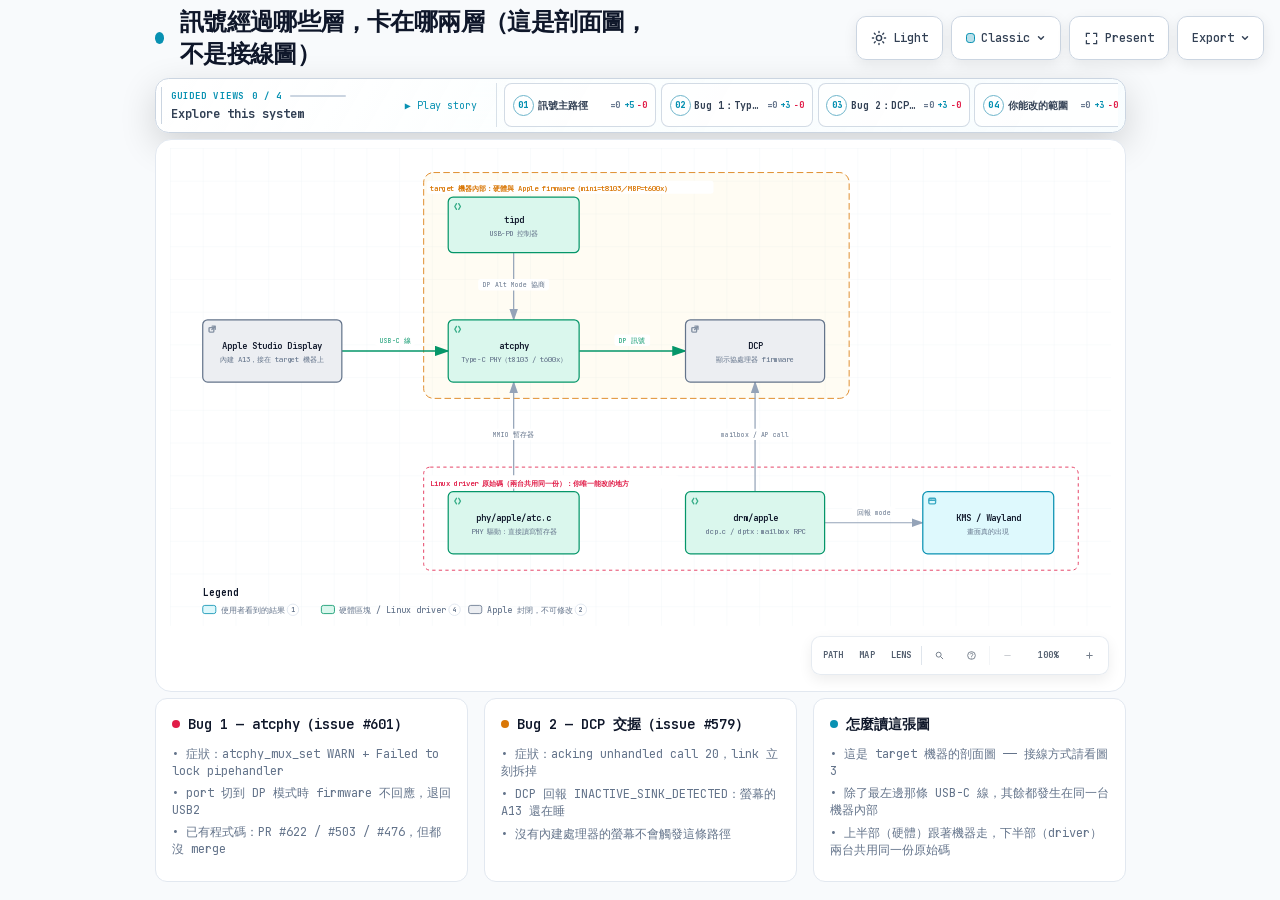
==== html/01-stack.html @ 9e5c52c3 "計畫書：Studio Display on Asahi Linux（含四張 archify 圖）" ====
<!DOCTYPE html>
<html lang="en" data-theme="dark" data-preset="classic">
<head>
  <meta charset="UTF-8">
  <meta name="viewport" content="width=device-width, initial-scale=1.0">
  <meta name="generator" content="archify 2.17.0-dev.1">
  <title>訊號經過哪些層，卡在哪兩層（這是剖面圖，不是接線圖） Diagram</title>
  <script>
    // Resolve the theme before first paint so light-preference users don't
    // see a dark flash. The toolbar script below re-applies with UI state.
    (function () {
      try {
        var theme = null;
        try {
          var param = new URLSearchParams(window.location.search).get('theme');
          if (param === 'light' || param === 'dark') theme = param;
          if (new URLSearchParams(window.location.search).get('embed') === '1') {
            document.documentElement.setAttribute('data-embed', 'true');
          }
          if (new URLSearchParams(window.location.search).get('present') === '1') {
            document.documentElement.setAttribute('data-present', 'true');
          }
        } catch (_) {}
        if (!theme) {
          try { theme = localStorage.getItem('archify-theme'); } catch (_) {}
        }
        if (theme !== 'light' && theme !== 'dark') {
          theme = window.matchMedia('(prefers-color-scheme: light)').matches ? 'light' : 'dark';
        }
        document.documentElement.setAttribute('data-theme', theme);
      } catch (_) {}
    })();
  </script>
  <style id="archify-fonts">
/*
JetBrains Mono variable WOFF2 subsets from Google Fonts service revision v24.
These fixed bytes are shared by the viewer and its SVG/raster exports.
No local() source: an installed copy must not override the bundled font.
Uncovered characters (including CJK) still use the system fallback stack.
Upstream: https://github.com/JetBrains/JetBrainsMono

cyrillic-ext    1664 bytes  sha256 9343de2ca5d9549f792e7962375af8efb0f320c7643bfd36c884b5a30e5c396f
cyrillic        8892 bytes  sha256 4995a9a43ac659ec32fcd8b463755cd6a07b31a6e6b3894a6a153b661cf490e2
greek           6800 bytes  sha256 49c3da6c9a2b279b0f1f860f5cfb1f5dc38d88a5c7be9c9b1837bbc4e3db6111
vietnamese      5872 bytes  sha256 d44eb1936043a56038eb02dd70b243f379bef65783f94ec12f277550720411f1
latin-ext      11596 bytes  sha256 9c38cb2d0d2d93c1ee6e21fa78db76f13ea7e15e15cc64214c7ca89b6aaa35c4
latin          31340 bytes  sha256 2c32b9b3ee358c119e210f6f5195f9bd34894d78a785ff2e95d60e718e400af4

Copyright 2020 The JetBrains Mono Project Authors (https://github.com/JetBrains/JetBrainsMono)

This Font Software is licensed under the SIL Open Font License, Version 1.1.
This license is copied below, and is also available with a FAQ at:
https://openfontlicense.org


-----------------------------------------------------------
SIL OPEN FONT LICENSE Version 1.1 - 26 February 2007
-----------------------------------------------------------

PREAMBLE
The goals of the Open Font License (OFL) are to stimulate worldwide
development of collaborative font projects, to support the font creation
efforts of academic and linguistic communities, and to provide a free and
open framework in which fonts may be shared and improved in partnership
with others.

The OFL allows the licensed fonts to be used, studied, modified and
redistributed freely as long as they are not sold by themselves. The
fonts, including any derivative works, can be bundled, embedded,
redistributed and/or sold with any software provided that any reserved
names are not used by derivative works. The fonts and derivatives,
however, cannot be released under any other type of license. The
requirement for fonts to remain under this license does not apply
to any document created using the fonts or their derivatives.

DEFINITIONS
"Font Software" refers to the set of files released by the Copyright
Holder(s) under this license and clearly marked as such. This may
include source files, build scripts and documentation.

"Reserved Font Name" refers to any names specified as such after the
copyright statement(s).

"Original Version" refers to the collection of Font Software components as
distributed by the Copyright Holder(s).

"Modified Version" refers to any derivative made by adding to, deleting,
or substituting -- in part or in whole -- any of the components of the
Original Version, by changing formats or by porting the Font Software to a
new environment.

"Author" refers to any designer, engineer, programmer, technical
writer or other person who contributed to the Font Software.

PERMISSION & CONDITIONS
Permission is hereby granted, free of charge, to any person obtaining
a copy of the Font Software, to use, study, copy, merge, embed, modify,
redistribute, and sell modified and unmodified copies of the Font
Software, subject to the following conditions:

1) Neither the Font Software nor any of its individual components,
in Original or Modified Versions, may be sold by itself.

2) Original or Modified Versions of the Font Software may be bundled,
redistributed and/or sold with any software, provided that each copy
contains the above copyright notice and this license. These can be
included either as stand-alone text files, human-readable headers or
in the appropriate machine-readable metadata fields within text or
binary files as long as those fields can be easily viewed by the user.

3) No Modified Version of the Font Software may use the Reserved Font
Name(s) unless explicit written permission is granted by the corresponding
Copyright Holder. This restriction only applies to the primary font name as
presented to the users.

4) The name(s) of the Copyright Holder(s) or the Author(s) of the Font
Software shall not be used to promote, endorse or advertise any
Modified Version, except to acknowledge the contribution(s) of the
Copyright Holder(s) and the Author(s) or with their explicit written
permission.

5) The Font Software, modified or unmodified, in part or in whole,
must be distributed entirely under this license, and must not be
distributed under any other license. The requirement for fonts to
remain under this license does not apply to any document created
using the Font Software.

TERMINATION
This license becomes null and void if any of the above conditions are
not met.

DISCLAIMER
THE FONT SOFTWARE IS PROVIDED "AS IS", WITHOUT WARRANTY OF ANY KIND,
EXPRESS OR IMPLIED, INCLUDING BUT NOT LIMITED TO ANY WARRANTIES OF
MERCHANTABILITY, FITNESS FOR A PARTICULAR PURPOSE AND NONINFRINGEMENT
OF COPYRIGHT, PATENT, TRADEMARK, OR OTHER RIGHT. IN NO EVENT SHALL THE
COPYRIGHT HOLDER BE LIABLE FOR ANY CLAIM, DAMAGES OR OTHER LIABILITY,
INCLUDING ANY GENERAL, SPECIAL, INDIRECT, INCIDENTAL, OR CONSEQUENTIAL
DAMAGES, WHETHER IN AN ACTION OF CONTRACT, TORT OR OTHERWISE, ARISING
FROM, OUT OF THE USE OR INABILITY TO USE THE FONT SOFTWARE OR FROM
OTHER DEALINGS IN THE FONT SOFTWARE.
*/
    /* cyrillic-ext */
    @font-face { font-family: 'JetBrains Mono'; font-style: normal; font-weight: 400 800; font-display: swap;
      src: url([data-uri]) format('woff2');
      unicode-range: U+0460-052F, U+1C80-1C8A, U+20B4, U+2DE0-2DFF, U+A640-A69F, U+FE2E-FE2F; }
    /* cyrillic */
    @font-face { font-family: 'JetBrains Mono'; font-style: normal; font-weight: 400 800; font-display: swap;
      src: url([data-uri]) format('woff2');
      unicode-range: U+0301, U+0400-045F, U+0490-0491, U+04B0-04B1, U+2116; }
    /* greek */
    @font-face { font-family: 'JetBrains Mono'; font-style: normal; font-weight: 400 800; font-display: swap;
      src: url([data-uri]) format('woff2');
      unicode-range: U+0370-0377, U+037A-037F, U+0384-038A, U+038C, U+038E-03A1, U+03A3-03FF; }
    /* vietnamese */
    @font-face { font-family: 'JetBrains Mono'; font-style: normal; font-weight: 400 800; font-display: swap;
      src: url([data-uri]) format('woff2');
      unicode-range: U+0102-0103, U+0110-0111, U+0128-0129, U+0168-0169, U+01A0-01A1, U+01AF-01B0, U+0300-0301, U+0303-0304, U+0308-0309, U+0323, U+0329, U+1EA0-1EF9, U+20AB; }
    /* latin-ext */
    @font-face { font-family: 'JetBrains Mono'; font-style: normal; font-weight: 400 800; font-display: swap;
      src: url([data-uri]) format('woff2');
      unicode-range: U+0100-02BA, U+02BD-02C5, U+02C7-02CC, U+02CE-02D7, U+02DD-02FF, U+0304, U+0308, U+0329, U+1D00-1DBF, U+1E00-1E9F, U+1EF2-1EFF, U+2020, U+20A0-20AB, U+20AD-20C0, U+2113, U+2C60-2C7F, U+A720-A7FF; }
    /* latin */
    @font-face { font-family: 'JetBrains Mono'; font-style: normal; font-weight: 400 800; font-display: swap;
      src: url([data-uri]) format('woff2');
      unicode-range: U+0000-00FF, U+0131, U+0152-0153, U+02BB-02BC, U+02C6, U+02DA, U+02DC, U+0304, U+0308, U+0329, U+2000-206F, U+20AC, U+2122, U+2191, U+2193, U+2212, U+2215, U+FEFF, U+FFFD; }
  </style>
  <style>
    /* ==========================================================
       THEME VARIABLES — switch by toggling [data-theme] on <html>
       ========================================================== */
    :root,
    [data-theme="dark"] {
      --bg: #020617;
      --grid: #1e293b;
      --text: #ffffff;
      --text-muted: #94a3b8;
      --text-dim: #475569;
      /* UI chrome and menu hints need more contrast than SVG .t-dim accents */
      --text-faint: #7d8da1;

      --panel: rgba(15, 23, 42, 0.5);
      --panel-border: #1e293b;
      --lane-fill: rgba(15, 23, 42, 0.22);
      --lane-stroke: #334155;

      --arrow: #64748b;
      --arrow-emphasis: #34d399;

      /* Opaque mask color used behind semi-transparent component fills
         so the arrows drawn underneath are properly hidden. */
      --mask: #0f172a;

      --frontend-fill:    rgba(8, 51, 68, 0.4);
      --frontend-stroke:  #22d3ee;
      --backend-fill:     rgba(6, 78, 59, 0.4);
      --backend-stroke:   #34d399;
      --database-fill:    rgba(76, 29, 149, 0.4);
      --database-stroke:  #a78bfa;
      --cloud-fill:       rgba(120, 53, 15, 0.3);
      --cloud-stroke:     #fbbf24;
      --security-fill:    rgba(136, 19, 55, 0.4);
      --security-stroke:  #fb7185;
      --messagebus-fill:  rgba(251, 146, 60, 0.3);
      --messagebus-stroke:#fb923c;
      --external-fill:    rgba(30, 41, 59, 0.5);
      --external-stroke:  #94a3b8;

      --toolbar-bg:       rgba(15, 23, 42, 0.8);
      --toolbar-border:   #334155;
      --toolbar-text:     #e2e8f0;
      --toolbar-hover:    rgba(15, 23, 42, 0.95);
      --toolbar-menu-bg:  #0f172a;
    }

    [data-theme="light"] {
      --bg: #f8fafc;
      --grid: #e2e8f0;
      --text: #0f172a;
      --text-muted: #64748b;
      --text-dim: #94a3b8;
      --text-faint: #64748b;

      --panel: #ffffff;
      --panel-border: #e2e8f0;
      --lane-fill: rgba(248, 250, 252, 0.65);
      --lane-stroke: #cbd5e1;

      --arrow: #94a3b8;
      --arrow-emphasis: #059669;

      --mask: #ffffff;

      --frontend-fill:    rgba(34, 211, 238, 0.15);
      --frontend-stroke:  #0891b2;
      --backend-fill:     rgba(52, 211, 153, 0.18);
      --backend-stroke:   #059669;
      --database-fill:    rgba(167, 139, 250, 0.2);
      --database-stroke:  #7c3aed;
      --cloud-fill:       rgba(251, 191, 36, 0.18);
      --cloud-stroke:     #d97706;
      --security-fill:    rgba(251, 113, 133, 0.15);
      --security-stroke:  #e11d48;
      --messagebus-fill:  rgba(251, 146, 60, 0.15);
      --messagebus-stroke:#ea580c;
      --external-fill:    rgba(148, 163, 184, 0.18);
      --external-stroke:  #64748b;

      --toolbar-bg:       rgba(255, 255, 255, 0.92);
      --toolbar-border:   #cbd5e1;
      --toolbar-text:     #334155;
      --toolbar-hover:    #ffffff;
      --toolbar-menu-bg:  #ffffff;
    }

    /* ==========================================================
       SIGNAL FLOW — an opt-in, motion-forward visual preset.
       The variables also target a standalone exported SVG, whose
       root carries data-preset and data-theme directly.
       ========================================================== */
    [data-preset="signal-flow"][data-theme="dark"] {
      --bg: #030711;
      --grid: #15233a;
      --panel: rgba(6, 14, 28, 0.78);
      --panel-border: #1d3350;
      --lane-fill: rgba(9, 22, 40, 0.5);
      --lane-stroke: #2c4564;
      --text: #f5fbff;
      --text-muted: #9eb0c7;
      --text-dim: #52667f;
      --text-faint: #7890ad;
      --mask: #07101e;
      --frontend-fill: rgba(6, 182, 212, 0.14);
      --frontend-stroke: #67e8f9;
      --backend-fill: rgba(16, 185, 129, 0.14);
      --backend-stroke: #5eead4;
      --database-fill: rgba(139, 92, 246, 0.16);
      --database-stroke: #c4b5fd;
      --cloud-fill: rgba(245, 158, 11, 0.13);
      --cloud-stroke: #fcd34d;
      --security-fill: rgba(244, 63, 94, 0.13);
      --security-stroke: #fda4af;
      --messagebus-fill: rgba(249, 115, 22, 0.13);
      --messagebus-stroke: #fdba74;
      --external-fill: rgba(71, 85, 105, 0.24);
      --external-stroke: #a5b4c7;
      --arrow: #7890ad;
      --arrow-emphasis: #2dd4bf;
      --toolbar-bg: rgba(7, 16, 30, 0.86);
      --toolbar-border: #29415f;
      --toolbar-menu-bg: #07101e;
    }

    [data-preset="signal-flow"][data-theme="light"] {
      --bg: #f4f9fc;
      --grid: #d4e5ee;
      --panel: rgba(255, 255, 255, 0.82);
      --panel-border: #bfd5e2;
      --lane-fill: rgba(232, 243, 248, 0.62);
      --lane-stroke: #a9c5d5;
      --text: #102638;
      --text-muted: #587287;
      --text-dim: #8aa2b4;
      --text-faint: #668397;
      --mask: #ffffff;
      --frontend-fill: rgba(6, 182, 212, 0.09);
      --frontend-stroke: #0789a1;
      --backend-fill: rgba(5, 150, 105, 0.09);
      --backend-stroke: #087f69;
      --database-fill: rgba(124, 58, 237, 0.09);
      --database-stroke: #7254c7;
      --cloud-fill: rgba(217, 119, 6, 0.08);
      --cloud-stroke: #b9670b;
      --security-fill: rgba(225, 29, 72, 0.08);
      --security-stroke: #c53a59;
      --messagebus-fill: rgba(234, 88, 12, 0.08);
      --messagebus-stroke: #c65f27;
      --external-fill: rgba(100, 116, 139, 0.1);
      --external-stroke: #607a8c;
      --arrow: #7b97aa;
      --arrow-emphasis: #0d9488;
    }

    /* ==========================================================
       BLUEPRINT — a review-first drafting preset for deployment,
       infrastructure, and technical design documentation. It keeps
       the same semantic palette and geometry while trading glow for
       precise grid contrast, squared materials, and drafting marks.
       ========================================================== */
    [data-preset="blueprint"][data-theme="dark"] {
      --bg: #06131f;
      --grid: #17425a;
      --panel: rgba(7, 27, 43, 0.9);
      --panel-border: #27627f;
      --lane-fill: rgba(10, 43, 66, 0.36);
      --lane-stroke: #34799a;
      --text: #e3f6ff;
      --text-muted: #91b8ca;
      --text-dim: #557e92;
      --text-faint: #739caf;
      --mask: #0a2031;
      --frontend-fill: rgba(26, 157, 193, 0.14);
      --frontend-stroke: #66d9ef;
      --backend-fill: rgba(31, 155, 124, 0.13);
      --backend-stroke: #69dfbd;
      --database-fill: rgba(120, 105, 196, 0.14);
      --database-stroke: #b4a8ff;
      --cloud-fill: rgba(197, 145, 43, 0.13);
      --cloud-stroke: #ffd166;
      --security-fill: rgba(199, 76, 104, 0.13);
      --security-stroke: #ff8da1;
      --messagebus-fill: rgba(207, 112, 49, 0.13);
      --messagebus-stroke: #ffad66;
      --external-fill: rgba(84, 119, 139, 0.18);
      --external-stroke: #a7cad9;
      --arrow: #78a3b7;
      --arrow-emphasis: #64dfc1;
      --toolbar-bg: rgba(7, 28, 45, 0.92);
      --toolbar-border: #34799a;
      --toolbar-text: #d8f3ff;
      --toolbar-hover: rgba(18, 58, 83, 0.95);
      --toolbar-menu-bg: #0a2031;
    }

    [data-preset="blueprint"][data-theme="light"] {
      --bg: #edf7fa;
      --grid: #b5d5e1;
      --panel: rgba(249, 253, 255, 0.94);
      --panel-border: #78aabd;
      --lane-fill: rgba(210, 232, 240, 0.42);
      --lane-stroke: #83b2c4;
      --text: #123344;
      --text-muted: #4e7486;
      --text-dim: #86a6b4;
      --text-faint: #668c9d;
      --mask: #f9fdff;
      --frontend-fill: rgba(8, 145, 178, 0.08);
      --frontend-stroke: #087f9c;
      --backend-fill: rgba(5, 128, 101, 0.08);
      --backend-stroke: #08755f;
      --database-fill: rgba(100, 75, 180, 0.08);
      --database-stroke: #6757a8;
      --cloud-fill: rgba(181, 120, 15, 0.08);
      --cloud-stroke: #a86609;
      --security-fill: rgba(190, 48, 80, 0.07);
      --security-stroke: #b32f50;
      --messagebus-fill: rgba(196, 81, 22, 0.07);
      --messagebus-stroke: #b65120;
      --external-fill: rgba(79, 112, 128, 0.08);
      --external-stroke: #506f7e;
      --arrow: #6d93a5;
      --arrow-emphasis: #087f69;
      --toolbar-bg: rgba(247, 252, 254, 0.94);
      --toolbar-border: #8ab5c5;
      --toolbar-text: #294f61;
      --toolbar-hover: #ffffff;
      --toolbar-menu-bg: #f9fdff;
    }

    /* ==========================================================
       EDITORIAL — a warm, publication-minded preset for design
       reviews, launch notes, and documentation. The diagram keeps
       the same semantic palette and exact geometry, but trades
       software chrome for paper, ink, ruled structure, and one
       restrained vermilion accent.
       ========================================================== */
    [data-preset="editorial"][data-theme="dark"] {
      --bg: #181611;
      --grid: #39342a;
      --panel: rgba(35, 31, 24, 0.96);
      --panel-border: #625a4a;
      --lane-fill: rgba(52, 46, 35, 0.46);
      --lane-stroke: #726957;
      --text: #f4eddf;
      --text-muted: #b9ae9b;
      --text-dim: #776e60;
      --text-faint: #9d917e;
      --mask: #231f18;
      --frontend-fill: rgba(43, 133, 142, 0.16);
      --frontend-stroke: #7fc6c7;
      --backend-fill: rgba(63, 132, 92, 0.16);
      --backend-stroke: #8fc29e;
      --database-fill: rgba(117, 91, 141, 0.17);
      --database-stroke: #c0a4d0;
      --cloud-fill: rgba(170, 119, 49, 0.16);
      --cloud-stroke: #d8ad68;
      --security-fill: rgba(157, 69, 65, 0.17);
      --security-stroke: #df9085;
      --messagebus-fill: rgba(174, 79, 42, 0.16);
      --messagebus-stroke: #df946f;
      --external-fill: rgba(126, 115, 96, 0.18);
      --external-stroke: #b8ad99;
      --arrow: #948978;
      --arrow-emphasis: #dd6b3d;
      --toolbar-bg: rgba(35, 31, 24, 0.92);
      --toolbar-border: #625a4a;
      --toolbar-text: #eee5d5;
      --toolbar-hover: #302a20;
      --toolbar-menu-bg: #231f18;
    }

    [data-preset="editorial"][data-theme="light"] {
      --bg: #f2eee5;
      --grid: #d8d0c2;
      --panel: rgba(251, 248, 241, 0.97);
      --panel-border: #c4b9a6;
      --lane-fill: rgba(229, 221, 207, 0.42);
      --lane-stroke: #b8aa94;
      --text: #242018;
      --text-muted: #6f6658;
      --text-dim: #a09788;
      --text-faint: #817767;
      --mask: #fbf8f1;
      --frontend-fill: rgba(31, 117, 126, 0.09);
      --frontend-stroke: #287e84;
      --backend-fill: rgba(42, 119, 75, 0.09);
      --backend-stroke: #397b53;
      --database-fill: rgba(105, 75, 130, 0.09);
      --database-stroke: #765d86;
      --cloud-fill: rgba(157, 103, 31, 0.1);
      --cloud-stroke: #9a671f;
      --security-fill: rgba(153, 58, 52, 0.09);
      --security-stroke: #9e463f;
      --messagebus-fill: rgba(182, 70, 27, 0.09);
      --messagebus-stroke: #ad4b25;
      --external-fill: rgba(101, 91, 75, 0.09);
      --external-stroke: #746b5e;
      --arrow: #8a806f;
      --arrow-emphasis: #bb4c23;
      --toolbar-bg: rgba(251, 248, 241, 0.94);
      --toolbar-border: #c4b9a6;
      --toolbar-text: #40392f;
      --toolbar-hover: #fffdf8;
      --toolbar-menu-bg: #fbf8f1;
    }

    * { margin: 0; padding: 0; box-sizing: border-box; }

    body {
      font-family: 'JetBrains Mono', ui-monospace, SFMono-Regular, Menlo, Consolas, 'DejaVu Sans Mono', 'Liberation Mono', 'Noto Sans Mono CJK SC', 'PingFang SC', 'Hiragino Sans GB', 'Microsoft YaHei', monospace;
      background: var(--bg);
      min-height: 100vh;
      padding: 2rem;
      color: var(--text);
      transition: background 0.2s ease, color 0.2s ease;
    }

    html[data-preset="signal-flow"] body {
      background-image:
        radial-gradient(circle at 18% -8%, rgba(34, 211, 238, 0.14), transparent 34rem),
        radial-gradient(circle at 92% 18%, rgba(139, 92, 246, 0.12), transparent 30rem);
      background-attachment: fixed;
    }
    html[data-preset="signal-flow"][data-theme="light"] body {
      background-image:
        radial-gradient(circle at 18% -8%, rgba(6, 182, 212, 0.12), transparent 34rem),
        radial-gradient(circle at 92% 18%, rgba(139, 92, 246, 0.08), transparent 30rem);
    }
    html[data-preset="blueprint"] body {
      background-image:
        linear-gradient(var(--grid) 1px, transparent 1px),
        linear-gradient(90deg, var(--grid) 1px, transparent 1px);
      background-size: 32px 32px;
      background-position: -1px -1px;
      background-attachment: fixed;
    }
    html[data-preset="editorial"] body {
      background-image:
        linear-gradient(90deg, transparent 0, transparent 5.4rem, color-mix(in srgb, var(--security-stroke) 18%, transparent) 5.4rem, color-mix(in srgb, var(--security-stroke) 18%, transparent) calc(5.4rem + 1px), transparent calc(5.4rem + 1px)),
        repeating-linear-gradient(0deg, transparent 0, transparent 31px, color-mix(in srgb, var(--grid) 36%, transparent) 31px, color-mix(in srgb, var(--grid) 36%, transparent) 32px);
      background-attachment: fixed;
    }

    /* Gallery/embed mode keeps the generated artifact as the source of truth
       while presenting only its diagram surface inside a proof card. */
    html[data-embed="true"] body {
      min-height: 0;
      padding: 0;
      overflow: hidden;
      background: var(--bg);
      background-image: none;
    }
    html[data-embed="true"] .toolbar,
    html[data-embed="true"] .header,
    html[data-embed="true"] .cards,
    html[data-embed="true"] .diagram-nav,
    html[data-embed="true"] .overview-map,
    html[data-embed="true"] .focus-chip,
    html[data-embed="true"] .route-probe,
    html[data-embed="true"] .semantic-lens,
    html[data-embed="true"] .diagram-guide,
    html[data-embed="true"] .node-finder,
    html[data-embed="true"] .guided-views { display: none !important; }
    html[data-embed="true"] .container { max-width: none; }
    html[data-embed="true"] .diagram-container {
      padding: 0.5rem;
      border: 0;
      border-radius: 0;
      box-shadow: none;
    }
    html[data-embed="true"] .diagram-container svg { min-width: 0; }

    /* Share Chapter Cue lives in the HTML viewer layer, not inside the SVG.
       It gives one-shot embeds a title, authored note, truthful stop order,
       and lifecycle state while canonical diagram geometry stays untouched. */
    .share-chapter-cue { display: none; }
    html[data-embed="true"][data-share-playback="true"] .share-chapter-cue:not([hidden]),
    html[data-embed="true"][data-share-moment="true"] .share-chapter-cue:not([hidden]) {
      position: absolute;
      z-index: 18;
      top: 0.85rem;
      left: 50%;
      display: grid;
      grid-template-columns: auto minmax(9rem, 13.5rem) minmax(0, 1fr);
      align-items: center;
      gap: 0.45rem 0.85rem;
      width: min(52rem, calc(100% - 1.5rem));
      min-height: 3.35rem;
      padding: 0.55rem 0.75rem 0.65rem;
      overflow: hidden;
      border: 1px solid color-mix(in srgb, var(--frontend-stroke) 42%, var(--toolbar-border));
      border-radius: 0.75rem;
      background:
        linear-gradient(115deg, color-mix(in srgb, var(--frontend-fill) 52%, transparent), transparent 45%),
        color-mix(in srgb, var(--toolbar-menu-bg) 92%, transparent);
      color: var(--toolbar-text);
      box-shadow: 0 14px 42px rgba(0, 0, 0, 0.3), inset 0 1px 0 rgba(255, 255, 255, 0.045);
      backdrop-filter: blur(16px);
      pointer-events: none;
      animation: archify-share-cue-enter 280ms cubic-bezier(0.22, 1, 0.36, 1) both;
    }
    html[data-preset="blueprint"] .share-chapter-cue {
      border-radius: 0.2rem;
      background:
        linear-gradient(90deg, color-mix(in srgb, var(--frontend-fill) 46%, transparent), transparent 36%),
        var(--toolbar-menu-bg);
      box-shadow: 0 10px 28px rgba(0, 0, 0, 0.2);
      backdrop-filter: none;
    }
    html[data-preset="editorial"] .share-chapter-cue {
      border-color: var(--panel-border);
      background:
        linear-gradient(90deg, color-mix(in srgb, var(--security-fill) 58%, transparent), transparent 42%),
        var(--toolbar-menu-bg);
      box-shadow: 0 10px 30px color-mix(in srgb, #000 18%, transparent);
      backdrop-filter: none;
    }
    html[data-preset="editorial"] .share-chapter-state { color: var(--arrow-emphasis); }
    html[data-preset="editorial"] .share-chapter-state::before {
      border-radius: 0;
      box-shadow: none;
      transform: rotate(45deg) scale(0.8);
    }
    .share-chapter-index {
      display: grid;
      gap: 0.12rem;
      min-width: 5rem;
      padding-right: 0.75rem;
      border-right: 1px solid var(--toolbar-border);
    }
    .share-chapter-state {
      display: inline-flex;
      align-items: center;
      gap: 0.36rem;
      color: var(--frontend-stroke);
      font-size: 0.5rem;
      font-weight: 800;
      letter-spacing: 0.14em;
      text-transform: uppercase;
    }
    .share-chapter-state::before {
      width: 0.38rem;
      height: 0.38rem;
      border-radius: 50%;
      background: currentColor;
      box-shadow: 0 0 10px currentColor;
      content: '';
    }
    .share-chapter-cue[data-state="playing"] .share-chapter-state::before {
      animation: archify-share-cue-pulse 1.15s ease-in-out infinite;
    }
    .share-chapter-count {
      color: var(--text-faint);
      font-size: 0.5rem;
      font-weight: 700;
      letter-spacing: 0.08em;
      text-transform: uppercase;
    }
    .share-chapter-copy { min-width: 0; }
    .share-chapter-copy strong,
    .share-chapter-copy small,
    .share-chapter-route {
      display: block;
      overflow: hidden;
      text-overflow: ellipsis;
      white-space: nowrap;
    }
    .share-chapter-copy strong {
      color: var(--toolbar-text);
      font-size: 0.6875rem;
      line-height: 1.35;
    }
    .share-chapter-copy small {
      margin-top: 0.08rem;
      color: var(--text-muted);
      font-size: 0.5rem;
      line-height: 1.35;
    }
    .share-chapter-route {
      color: color-mix(in srgb, var(--frontend-stroke) 76%, var(--text-muted));
      font-size: 0.5625rem;
      font-weight: 650;
      letter-spacing: 0.015em;
      text-align: right;
    }
    .share-chapter-progress {
      position: absolute;
      right: 0;
      bottom: 0;
      left: 0;
      height: 2px;
      overflow: hidden;
      background: color-mix(in srgb, var(--toolbar-border) 72%, transparent);
    }
    .share-chapter-progress span {
      display: block;
      width: 100%;
      height: 100%;
      background: linear-gradient(90deg, var(--frontend-stroke), var(--database-stroke));
      box-shadow: 0 0 12px var(--frontend-stroke);
      transform: scaleX(0);
      transform-origin: left center;
    }

    /* Presentation Stage is a viewer-only layer: it gives the live diagram
       the viewport while keeping guided views, theme, focus, and exports real.
       Embed mode wins when both query parameters are present. */
    html[data-present="true"]:not([data-embed="true"]) body {
      height: 100dvh;
      min-height: 0;
      padding: 1rem;
      overflow: hidden;
    }
    html[data-present="true"]:not([data-embed="true"]) .container {
      display: flex;
      flex-direction: column;
      gap: 0.75rem;
      width: 100%;
      max-width: none;
      height: calc(100dvh - 2rem);
    }
    html[data-present="true"]:not([data-embed="true"]) .header {
      flex: none;
      min-width: 0;
      margin: 0;
      padding-right: 23rem;
    }
    html[data-present="true"]:not([data-embed="true"]) .header-row { margin-bottom: 0.25rem; }
    html[data-present="true"]:not([data-embed="true"]) .subtitle {
      overflow: hidden;
      text-overflow: ellipsis;
      white-space: nowrap;
    }
    html[data-present="true"]:not([data-embed="true"]) .guided-views {
      flex: none;
      margin-bottom: 0;
    }
    html[data-present="true"]:not([data-embed="true"]) .diagram-container {
      display: flex;
      flex: 1 1 auto;
      align-items: center;
      justify-content: center;
      min-height: 0;
      padding: 0.75rem;
      padding-bottom: calc(0.75rem + var(--archify-nav-reserve));
    }
    html[data-present="true"]:not([data-embed="true"]) .diagram-container > svg {
      flex: 1 1 auto;
      height: 100%;
      min-height: 0;
      width: 100%;
      min-width: 0;
    }
    html[data-present="true"]:not([data-embed="true"]) .cards { display: none; }
    html[data-present="true"]:not([data-embed="true"]) #btn-present {
      border-color: var(--frontend-stroke);
      color: var(--frontend-stroke);
    }

    /* The reader owns only the outer scale. Wide diagrams keep one authored
       SVG/viewBox while the runtime chooses a desktop width from the actual
       vertical budget. This avoids device-specific files and breakpoint
       jumps between a laptop and a tall monitor. */
    .container {
      width: 100%;
      max-width: var(--archify-reader-width, 1440px);
      margin: 0 auto;
    }
    @media (min-width: 768px) and (max-height: 920px) {
      .header { margin-bottom: 1rem; }
      .diagram-container { padding: 1rem; }
      .cards { margin-top: 1rem; }
      .card { padding: 1rem; }
    }

    .header { margin-bottom: 1.5rem; padding-right: 29.5rem; }

    html[data-preset="signal-flow"] .header,
    html[data-preset="blueprint"] .header,
    html[data-preset="editorial"] .header { padding-right: 29.5rem; }

    .header-row {
      display: flex;
      align-items: center;
      gap: 1rem;
      margin-bottom: 0.5rem;
    }

    .pulse-dot {
      width: 12px;
      height: 12px;
      background: var(--frontend-stroke);
      border-radius: 50%;
      animation: none;
    }

    html[data-motion-capable="true"] .pulse-dot { animation: pulse 2s infinite; }

    @keyframes pulse {
      0%, 100% { opacity: 1; }
      50% { opacity: 0.5; }
    }

    h1 {
      font-size: 1.5rem;
      font-weight: 700;
      letter-spacing: -0.025em;
    }

    .subtitle {
      color: var(--text-muted);
      font-size: 0.875rem;
      margin-left: 1.75rem;
    }

    html[data-preset="signal-flow"] .header-row::after {
      content: attr(data-preset-badge-signal-flow);
      margin-left: auto;
      color: var(--frontend-stroke);
      border: 1px solid var(--frontend-stroke);
      border-radius: 999px;
      padding: 0.28rem 0.6rem;
      font-size: 0.625rem;
      letter-spacing: 0.12em;
      opacity: 0.82;
      box-shadow: 0 0 20px rgba(34, 211, 238, 0.12);
      white-space: nowrap;
    }

    html[data-preset="blueprint"] .pulse-dot {
      width: 10px;
      height: 10px;
      border: 1px solid var(--frontend-stroke);
      border-radius: 1px;
      background: transparent;
      box-shadow: inset 0 0 0 2px var(--bg);
      transform: rotate(45deg);
      animation: none;
    }
    html[data-preset="blueprint"] .header-row::after {
      content: attr(data-preset-badge-blueprint);
      margin-left: auto;
      padding: 0.28rem 0.55rem;
      border-top: 1px solid var(--frontend-stroke);
      border-bottom: 1px solid var(--frontend-stroke);
      color: var(--frontend-stroke);
      font-size: 0.5625rem;
      font-weight: 700;
      letter-spacing: 0.14em;
      white-space: nowrap;
    }

    html[data-preset="editorial"] h1,
    html[data-preset="editorial"] .card h3 {
      font-family: Georgia, 'Times New Roman', 'Songti SC', STSong, serif;
      letter-spacing: -0.02em;
    }
    html[data-preset="editorial"] h1 { font-size: 1.72rem; font-weight: 600; }
    html[data-preset="editorial"] .pulse-dot {
      width: 9px;
      height: 9px;
      border: 1px solid var(--arrow-emphasis);
      border-radius: 0;
      background: var(--arrow-emphasis);
      box-shadow: 0 0 0 3px color-mix(in srgb, var(--arrow-emphasis) 14%, transparent);
      transform: rotate(45deg);
      animation: none;
    }
    html[data-preset="editorial"] .header-row::after {
      content: attr(data-preset-badge-editorial);
      margin-left: auto;
      padding: 0.32rem 0 0.24rem;
      border-bottom: 2px solid var(--arrow-emphasis);
      color: var(--arrow-emphasis);
      font-family: Georgia, 'Times New Roman', serif;
      font-size: 0.625rem;
      font-style: italic;
      font-weight: 600;
      letter-spacing: 0.08em;
      white-space: nowrap;
    }

    .diagram-container {
      --archify-nav-reserve: 0px;
      background: var(--panel);
      border-radius: 1rem;
      border: 1px solid var(--panel-border);
      padding: 1.5rem;
      padding-bottom: calc(1.5rem + var(--archify-nav-reserve));
      overflow: hidden;
      position: relative;
    }

    html[data-preset="signal-flow"] .diagram-container {
      position: relative;
      overflow: hidden;
      background: linear-gradient(180deg, rgba(8, 20, 38, 0.82), rgba(3, 8, 18, 0.94));
      box-shadow: inset 0 1px 0 rgba(255, 255, 255, 0.04), 0 28px 80px rgba(0, 0, 0, 0.34);
    }
    html[data-preset="signal-flow"][data-theme="light"] .diagram-container {
      background: linear-gradient(180deg, rgba(255, 255, 255, 0.9), rgba(237, 246, 250, 0.94));
      box-shadow: inset 0 1px 0 rgba(255, 255, 255, 0.72), 0 24px 60px rgba(45, 78, 99, 0.12);
    }
    html[data-preset="blueprint"] .diagram-container {
      border-color: var(--panel-border);
      border-radius: 0.35rem;
      background: var(--panel);
      box-shadow:
        inset 0 0 0 1px color-mix(in srgb, var(--panel-border) 34%, transparent),
        0 18px 48px rgba(0, 0, 0, 0.16);
    }
    html[data-preset="blueprint"] .diagram-container::after {
      content: "";
      position: absolute;
      z-index: 10;
      inset: 0.7rem;
      pointer-events: none;
      background:
        linear-gradient(var(--frontend-stroke), var(--frontend-stroke)) left top / 1.35rem 1px no-repeat,
        linear-gradient(var(--frontend-stroke), var(--frontend-stroke)) left top / 1px 1.35rem no-repeat,
        linear-gradient(var(--frontend-stroke), var(--frontend-stroke)) right top / 1.35rem 1px no-repeat,
        linear-gradient(var(--frontend-stroke), var(--frontend-stroke)) right top / 1px 1.35rem no-repeat,
        linear-gradient(var(--frontend-stroke), var(--frontend-stroke)) left bottom / 1.35rem 1px no-repeat,
        linear-gradient(var(--frontend-stroke), var(--frontend-stroke)) left bottom / 1px 1.35rem no-repeat,
        linear-gradient(var(--frontend-stroke), var(--frontend-stroke)) right bottom / 1.35rem 1px no-repeat,
        linear-gradient(var(--frontend-stroke), var(--frontend-stroke)) right bottom / 1px 1.35rem no-repeat;
      opacity: 0.58;
    }
    html[data-preset="editorial"] .diagram-container {
      overflow: hidden;
      border-color: var(--panel-border);
      border-radius: 0.38rem;
      background:
        linear-gradient(90deg, color-mix(in srgb, var(--security-fill) 58%, transparent), transparent 12%),
        var(--panel);
      box-shadow:
        0 1px 0 color-mix(in srgb, var(--text) 6%, transparent),
        0 18px 48px color-mix(in srgb, #000 19%, transparent);
    }
    html[data-preset="editorial"] .diagram-container::after {
      position: absolute;
      z-index: 10;
      top: 0.72rem;
      right: 1.25rem;
      padding: 0.2rem 0.52rem;
      border: 1px solid var(--panel-border);
      background: var(--panel);
      color: var(--arrow-emphasis);
      content: attr(data-preset-badge-editorial-plate);
      font-family: Georgia, 'Times New Roman', serif;
      font-size: 0.52rem;
      font-style: italic;
      font-weight: 600;
      letter-spacing: 0.09em;
      pointer-events: none;
    }
    html[data-embed="true"][data-preset="editorial"] .diagram-container::after { display: none; }
    html[data-motion-capable="true"][data-preset="signal-flow"][data-ambient-motion="running"] .diagram-container::before {
      content: "";
      position: absolute;
      inset: 0;
      pointer-events: none;
      background: linear-gradient(115deg, transparent 28%, rgba(103, 232, 249, 0.035) 48%, transparent 68%);
      transform: translateX(-70%);
      animation: archify-signal-scan 4.8s ease-in-out 1 both;
    }

    /* Motion Governor gives the reader a real static state and gives the
       strongest semantic action the only motion budget. Atmosphere resets to
       its authored base instead of freezing mid-cycle. Static artifacts never
       start a decorative pulse or scan. */
    html:not([data-motion-capable="true"]) svg[data-animation="trace"] [data-animate] {
      animation: none !important;
    }
    html[data-motion="still"] .pulse-dot,
    html[data-motion="still"] .diagram-container::before,
    html[data-motion="still"] svg[data-animation="trace"] [data-animate],
    html[data-motion-owner] .pulse-dot,
    html[data-motion-owner] .diagram-container::before,
    html[data-motion-owner] svg[data-animation="trace"] [data-animate],
    html[data-embed="true"] .pulse-dot,
    html[data-embed="true"] .diagram-container::before,
    html[data-share-playback="true"] .pulse-dot,
    html[data-share-playback="true"] .diagram-container::before,
    html[data-document-hidden="true"] .pulse-dot,
    html[data-document-hidden="true"] .diagram-container::before,
    html[data-document-hidden="true"] svg[data-animation="trace"] [data-animate] {
      animation: none !important;
    }
    html[data-motion="still"] .diagram-container::before,
    html[data-motion-owner] .diagram-container::before,
    html[data-embed="true"] .diagram-container::before,
    html[data-share-playback="true"] .diagram-container::before {
      opacity: 0;
    }
    html[data-motion="still"] .guided-view-progress span,
    html[data-motion="still"] .guided-story-caption,
    html[data-motion="still"] .story-trail-flow,
    html[data-motion="still"] .intent-trace-flow,
    html[data-motion="still"] .route-probe-flow,
    html[data-motion="still"] .route-journey-flow,
    html[data-motion="still"] .semantic-lens-flow,
    html[data-motion="still"] .diagram-guide,
    html[data-motion="still"] [data-story-step],
    html[data-motion="still"] .overview-map-live,
    html[data-motion="still"] .guided-view-stop,
    html[data-motion="still"] .share-chapter-cue,
    html[data-motion="still"] .share-chapter-state::before,
    html[data-motion="still"] .share-chapter-progress span,
    html[data-document-hidden="true"] .guided-view-progress span,
    html[data-document-hidden="true"] .story-trail-flow,
    html[data-document-hidden="true"] .intent-trace-flow,
    html[data-document-hidden="true"] .route-probe-flow,
    html[data-document-hidden="true"] .route-journey-flow,
    html[data-document-hidden="true"] .semantic-lens-flow,
    html[data-document-hidden="true"] .diagram-guide,
    html[data-document-hidden="true"] [data-story-step],
    html[data-document-hidden="true"] .overview-map-live,
    html[data-document-hidden="true"] .guided-view-stop,
    html[data-document-hidden="true"] .share-chapter-cue,
    html[data-document-hidden="true"] .share-chapter-state::before,
    html[data-document-hidden="true"] .share-chapter-progress span {
      animation: none !important;
    }
    html[data-motion="still"] .guided-view-progress span {
      transform: scaleX(1) !important;
    }
    html[data-motion="still"] svg[data-story-playing="true"] .story-trail-flow {
      stroke-dasharray: none;
      stroke-dashoffset: 0;
      opacity: 0.55;
    }
    html[data-motion="still"] .intent-trace-flow,
    html[data-motion="still"] .route-probe-flow {
      stroke-dasharray: none;
      stroke-dashoffset: 0;
      opacity: 0.72;
    }
    html[data-motion="still"] .route-journey-overlay,
    html[data-document-hidden="true"] .route-journey-overlay { display: none !important; }
    html[data-motion="still"] .relationship-pulse-overlay,
    html[data-motion="still"] .story-carrier-overlay,
    html[data-document-hidden="true"] .story-carrier-overlay { display: none !important; }
    html[data-motion="still"] .chapter-handoff-overlay { display: none !important; }
    html[data-motion="still"] .chapter-handoff-anchor { animation: none !important; }
    html[data-motion="still"] .guided-view-chapter,
    html[data-motion="still"] svg [data-node-id],
    html[data-motion="still"] svg [data-edge-from],
    html[data-motion="still"] svg [data-detail],
    html[data-motion="still"] svg [data-detail-anchor],
    html[data-motion="still"] svg [data-legend-hit],
    html[data-motion="still"] svg {
      transition: none !important;
    }

    svg {
      width: 100%;
      min-width: min(900px, 100%);
      display: block;
      transform-origin: 0 0;
      transition: transform 0.18s ease;
    }

    .diagram-container.is-camera-moving svg {
      transition: transform 0.42s cubic-bezier(0.22, 1, 0.36, 1);
    }
    .diagram-container.is-camera-transaction svg { transition: none; }
    .diagram-container.is-pannable { cursor: grab; }
    .diagram-container.is-panning { cursor: grabbing; user-select: none; }
    .diagram-container.is-panning svg { transition: none; }

    .diagram-nav {
      position: absolute;
      right: 1rem;
      bottom: 1rem;
      z-index: 12;
      display: inline-flex;
      align-items: center;
      max-width: calc(100% - 2rem);
      padding: 0.15rem;
      gap: 0;
      overflow-x: auto;
      border: 1px solid color-mix(in srgb, var(--toolbar-border) 48%, transparent);
      border-radius: 0.58rem;
      background: color-mix(in srgb, var(--toolbar-bg) 82%, transparent);
      box-shadow: 0 5px 14px rgba(0, 0, 0, 0.07);
      backdrop-filter: blur(10px);
      scrollbar-width: none;
    }
    .diagram-nav::-webkit-scrollbar { display: none; }
    .diagram-nav button,
    .focus-chip button,
    .guided-views button {
      border: 0;
      background: transparent;
      color: var(--toolbar-text);
      font: inherit;
      cursor: pointer;
    }
    .diagram-nav button {
      min-width: 2rem;
      height: 2rem;
      padding: 0 0.35rem;
      border-radius: 0.35rem;
      color: color-mix(in srgb, var(--toolbar-text) 68%, transparent);
      font-size: 0.56rem;
      font-weight: 600;
      letter-spacing: 0.02em;
      transition: background 0.15s, color 0.15s;
    }
    .diagram-nav button:hover,
    .diagram-nav button:focus-visible,
    .focus-chip button:hover,
    .focus-chip button:focus-visible,
    .guided-views button:hover,
    .guided-views button:focus-visible { background: var(--toolbar-hover); }
    .diagram-nav button:focus-visible,
    .focus-chip button:focus-visible,
    .guided-views button:focus-visible {
      outline: 2px solid var(--frontend-stroke);
      outline-offset: 1px;
    }
    .diagram-nav button:disabled { opacity: 0.38; cursor: default; }
    .diagram-nav button:disabled:hover { background: transparent; }
    .diagram-nav #btn-route-probe,
    .diagram-nav #btn-overview-map,
    .diagram-nav #btn-semantic-lens {
      min-width: auto;
      padding-inline: 0.5rem;
      color: color-mix(in srgb, var(--toolbar-text) 86%, transparent);
      font-weight: 650;
    }
    .diagram-nav #btn-node-finder,
    .diagram-nav [data-view="out"] {
      position: relative;
      margin-left: 0.25rem;
    }
    .diagram-nav #btn-node-finder::before,
    .diagram-nav [data-view="out"]::before {
      position: absolute;
      top: 0.4rem;
      bottom: 0.4rem;
      left: -0.13rem;
      width: 1px;
      background: color-mix(in srgb, var(--toolbar-border) 62%, transparent);
      content: "";
      pointer-events: none;
    }
    .diagram-nav-icon {
      display: block;
      width: 0.72rem;
      height: 0.72rem;
      margin: auto;
      background: currentColor;
      -webkit-mask-position: center;
      -webkit-mask-repeat: no-repeat;
      -webkit-mask-size: contain;
      mask-position: center;
      mask-repeat: no-repeat;
      mask-size: contain;
    }
    .diagram-nav-icon.find {
      -webkit-mask-image: url("data:image/svg+xml,%3Csvg xmlns='http://www.w3.org/2000/svg' viewBox='0 0 20 20'%3E%3Ccircle cx='8.5' cy='8.5' r='4.5' fill='none' stroke='black' stroke-width='1.8'/%3E%3Cpath d='m12 12 4 4' fill='none' stroke='black' stroke-width='1.8' stroke-linecap='round'/%3E%3C/svg%3E");
      mask-image: url("data:image/svg+xml,%3Csvg xmlns='http://www.w3.org/2000/svg' viewBox='0 0 20 20'%3E%3Ccircle cx='8.5' cy='8.5' r='4.5' fill='none' stroke='black' stroke-width='1.8'/%3E%3Cpath d='m12 12 4 4' fill='none' stroke='black' stroke-width='1.8' stroke-linecap='round'/%3E%3C/svg%3E");
    }
    .diagram-nav-icon.guide {
      -webkit-mask-image: url("data:image/svg+xml,%3Csvg xmlns='http://www.w3.org/2000/svg' viewBox='0 0 20 20'%3E%3Ccircle cx='10' cy='10' r='7' fill='none' stroke='black' stroke-width='1.7'/%3E%3Cpath d='M7.8 7.3a2.4 2.4 0 014.6.9c0 1.8-2.4 2-2.4 3.7M10 14.9h.01' fill='none' stroke='black' stroke-width='1.7' stroke-linecap='round'/%3E%3C/svg%3E");
      mask-image: url("data:image/svg+xml,%3Csvg xmlns='http://www.w3.org/2000/svg' viewBox='0 0 20 20'%3E%3Ccircle cx='10' cy='10' r='7' fill='none' stroke='black' stroke-width='1.7'/%3E%3Cpath d='M7.8 7.3a2.4 2.4 0 014.6.9c0 1.8-2.4 2-2.4 3.7M10 14.9h.01' fill='none' stroke='black' stroke-width='1.7' stroke-linecap='round'/%3E%3C/svg%3E");
    }
    .diagram-nav-icon.minus {
      -webkit-mask-image: url("data:image/svg+xml,%3Csvg xmlns='http://www.w3.org/2000/svg' viewBox='0 0 20 20'%3E%3Cpath d='M5 10h10' fill='none' stroke='black' stroke-width='1.8' stroke-linecap='round'/%3E%3C/svg%3E");
      mask-image: url("data:image/svg+xml,%3Csvg xmlns='http://www.w3.org/2000/svg' viewBox='0 0 20 20'%3E%3Cpath d='M5 10h10' fill='none' stroke='black' stroke-width='1.8' stroke-linecap='round'/%3E%3C/svg%3E");
    }
    .diagram-nav-icon.plus {
      -webkit-mask-image: url("data:image/svg+xml,%3Csvg xmlns='http://www.w3.org/2000/svg' viewBox='0 0 20 20'%3E%3Cpath d='M10 5v10M5 10h10' fill='none' stroke='black' stroke-width='1.8' stroke-linecap='round'/%3E%3C/svg%3E");
      mask-image: url("data:image/svg+xml,%3Csvg xmlns='http://www.w3.org/2000/svg' viewBox='0 0 20 20'%3E%3Cpath d='M10 5v10M5 10h10' fill='none' stroke='black' stroke-width='1.8' stroke-linecap='round'/%3E%3C/svg%3E");
    }
    .diagram-nav [data-view="reset"] {
      display: inline-flex;
      align-items: center;
      justify-content: center;
      gap: 0.2rem;
      min-width: 3.1rem;
      padding-inline: 0.35rem;
    }
    .diagram-nav [data-view="reset"][data-detail-visible] {
      min-width: 3.8rem;
    }
    .diagram-nav-detail {
      color: color-mix(in srgb, var(--toolbar-text) 52%, transparent);
      font-size: 0.44rem;
      font-weight: 700;
      line-height: 1;
      letter-spacing: 0.07em;
    }
    .diagram-nav-percent {
      color: color-mix(in srgb, var(--toolbar-text) 84%, transparent);
      font-size: 0.55rem;
      font-weight: 650;
      line-height: 1;
    }
    .diagram-container[data-camera-indicator="true"] .diagram-nav-detail,
    .diagram-container[data-camera-indicator="true"] .diagram-nav-percent { color: var(--frontend-stroke); }
    .diagram-nav #btn-diagram-guide[aria-expanded="true"] {
      color: var(--cloud-stroke);
      background: var(--toolbar-hover);
    }

    /* Semantic Radar is a deliberately simplified, viewer-only overview. It
       uses authored node bounds and the live camera viewport rather than
       cloning the canonical SVG, so IDs, filters, animation, and export state
       stay singular and deterministic. */
    .overview-map {
      position: absolute;
      right: 1rem;
      bottom: calc(4.15rem + var(--archify-nav-reserve));
      z-index: 12;
      width: 11.25rem;
      overflow: hidden;
      border: 1px solid color-mix(in srgb, var(--frontend-stroke) 52%, var(--toolbar-border));
      border-radius: 0.78rem;
      background: var(--toolbar-menu-bg);
      color: var(--toolbar-text);
      box-shadow: 0 16px 42px rgba(0, 0, 0, 0.3);
      backdrop-filter: blur(16px);
      font-size: 0.625rem;
    }
    .overview-map[hidden] { display: none; }
    .overview-map[data-docked="true"] {
      position: fixed;
      right: var(--archify-radar-right, 1rem);
      top: var(--archify-radar-top, 1rem);
      bottom: auto;
    }
    .overview-map[data-docked="true"][data-dock-side="left"] {
      right: auto;
      left: var(--archify-radar-left, 1rem);
    }
    html[data-preset="blueprint"] .overview-map { border-radius: 0.28rem; }
    .overview-map-head {
      display: grid;
      grid-template-columns: auto minmax(0, 1fr) auto;
      align-items: center;
      gap: 0.45rem;
      min-height: 2.25rem;
      padding: 0.42rem 0.48rem 0.38rem 0.55rem;
      border-bottom: 1px solid var(--toolbar-border);
      background: linear-gradient(110deg, color-mix(in srgb, var(--frontend-fill) 45%, transparent), transparent 68%);
      cursor: grab;
      touch-action: none;
      user-select: none;
    }
    .overview-map[data-panel-dragging="true"] .overview-map-head { cursor: grabbing; }
    .overview-map[data-placement-invalid="true"] {
      border-color: var(--security-stroke);
      box-shadow: 0 0 0 2px color-mix(in srgb, var(--security-stroke) 34%, transparent), 0 16px 42px rgba(0, 0, 0, 0.3);
    }
    .overview-map[data-compact="true"] {
      width: 7.4rem;
    }
    .overview-map[data-compact="true"] .overview-map-head {
      grid-template-columns: minmax(0, 1fr) auto;
      gap: 0.24rem;
      min-height: 1.5rem;
      padding: 0.05rem 0.16rem 0.05rem 0.32rem;
      border-bottom: 0;
    }
    .overview-map[data-compact="true"] .overview-map-live,
    .overview-map[data-compact="true"] .overview-map-copy,
    .overview-map[data-compact="true"] .overview-map-surface,
    .overview-map[data-compact="true"] .overview-map-hint {
      display: none;
    }
    .overview-map[data-compact="true"] .overview-map-expand { display: inline-flex; }
    .overview-map[data-compact="true"] .overview-map-close {
      width: 1.15rem;
      height: 1.15rem;
      font-size: 0.72rem;
    }
    .overview-map-live {
      width: 0.42rem;
      height: 0.42rem;
      border-radius: 50%;
      background: var(--backend-stroke);
      box-shadow: 0 0 0 0 color-mix(in srgb, var(--backend-stroke) 52%, transparent);
      animation: archify-radar-live 2.4s ease-out infinite;
    }
    .overview-map-copy { min-width: 0; line-height: 1.1; }
    .overview-map-copy strong {
      display: block;
      overflow: hidden;
      color: var(--frontend-stroke);
      font-size: 0.59rem;
      letter-spacing: 0.12em;
      text-transform: uppercase;
      white-space: nowrap;
      text-overflow: ellipsis;
    }
    .overview-map-copy small {
      display: block;
      margin-top: 0.18rem;
      overflow: hidden;
      color: var(--text-faint);
      font-size: 0.52rem;
      letter-spacing: 0.04em;
      white-space: nowrap;
      text-overflow: ellipsis;
    }
    .overview-map-expand {
      display: none;
      align-items: center;
      justify-content: center;
      min-width: 0;
      height: 1.2rem;
      padding: 0 0.34rem;
      overflow: hidden;
      border: 0;
      border-radius: 0.3rem;
      background: transparent;
      color: var(--frontend-stroke);
      font: inherit;
      font-size: 0.49rem;
      font-weight: 700;
      letter-spacing: 0.06em;
      text-transform: uppercase;
      white-space: nowrap;
      cursor: pointer;
    }
    .overview-map-close {
      width: 1.55rem;
      height: 1.55rem;
      padding: 0;
      border: 0;
      border-radius: 0.34rem;
      background: transparent;
      color: var(--toolbar-text);
      font: inherit;
      font-size: 0.9rem;
      cursor: pointer;
    }
    .overview-map-expand:hover,
    .overview-map-expand:focus-visible,
    .overview-map-close:hover,
    .overview-map-close:focus-visible { background: var(--toolbar-hover); }
    .overview-map-expand:focus-visible,
    .overview-map-close:focus-visible,
    .overview-map-surface:focus-visible,
    .overview-map-node:focus-visible {
      outline: 2px solid var(--frontend-stroke);
      outline-offset: 1px;
    }
    .overview-map-surface {
      position: relative;
      height: 7rem;
      margin: 0.42rem;
      overflow: hidden;
      border: 1px solid color-mix(in srgb, var(--panel-border) 72%, transparent);
      border-radius: 0.42rem;
      background:
        linear-gradient(color-mix(in srgb, var(--panel-border) 26%, transparent) 1px, transparent 1px),
        linear-gradient(90deg, color-mix(in srgb, var(--panel-border) 26%, transparent) 1px, transparent 1px),
        color-mix(in srgb, var(--bg) 86%, transparent);
      background-size: 12px 12px;
      cursor: crosshair;
      touch-action: none;
    }
    html[data-preset="blueprint"] .overview-map-surface { border-radius: 0.1rem; }
    .overview-map-surface > svg {
      width: 100%;
      height: 100%;
      min-width: 0;
      transform: none !important;
      transition: none !important;
      display: block;
      overflow: visible;
    }
    .overview-map-node {
      fill: var(--backend-stroke);
      fill-opacity: 0.52;
      stroke: var(--backend-stroke);
      stroke-opacity: 0.86;
      vector-effect: non-scaling-stroke;
      cursor: pointer;
      transition: fill-opacity 140ms ease, stroke-width 140ms ease, filter 140ms ease;
    }
    .overview-map-node[data-kind="frontend"],
    .overview-map-node[data-kind="start"] { fill: var(--frontend-stroke); stroke: var(--frontend-stroke); }
    .overview-map-node[data-kind="database"],
    .overview-map-node[data-kind="success"] { fill: var(--database-stroke); stroke: var(--database-stroke); }
    .overview-map-node[data-kind="cloud"],
    .overview-map-node[data-kind="waiting"] { fill: var(--cloud-stroke); stroke: var(--cloud-stroke); }
    .overview-map-node[data-kind="messagebus"] { fill: var(--messagebus-stroke); stroke: var(--messagebus-stroke); }
    .overview-map-node[data-kind="security"],
    .overview-map-node[data-kind="decision"],
    .overview-map-node[data-kind="failure"] { fill: var(--security-stroke); stroke: var(--security-stroke); }
    .overview-map-node[data-kind="external"],
    .overview-map-node[data-kind="neutral"] { fill: var(--external-stroke); stroke: var(--external-stroke); }
    .overview-map-node[data-radar-active="true"],
    .overview-map-node:hover,
    .overview-map-node:focus-visible {
      fill-opacity: 0.92;
      stroke-width: 2.2;
      filter: drop-shadow(0 0 3px currentColor);
    }
    .overview-map-viewport {
      fill: color-mix(in srgb, var(--frontend-fill) 56%, transparent);
      stroke: var(--frontend-stroke);
      stroke-width: 2;
      vector-effect: non-scaling-stroke;
      pointer-events: none;
      filter: drop-shadow(0 0 3px color-mix(in srgb, var(--frontend-stroke) 54%, transparent));
    }
    .overview-map-hint {
      display: flex;
      justify-content: space-between;
      gap: 0.5rem;
      padding: 0 0.52rem 0.46rem;
      color: var(--text-faint);
      font-size: 0.49rem;
      letter-spacing: 0.06em;
      text-transform: uppercase;
    }
    .diagram-nav #btn-overview-map[aria-expanded="true"] {
      color: var(--frontend-stroke);
      background: var(--toolbar-hover);
    }
    .overview-map-feedback {
      position: absolute;
      right: 1rem;
      bottom: 4.15rem;
      z-index: 13;
      max-width: min(16rem, calc(100% - 2rem));
      padding: 0.38rem 0.55rem;
      border: 1px solid color-mix(in srgb, var(--frontend-stroke) 52%, var(--toolbar-border));
      border-radius: 0.5rem;
      background: var(--toolbar-menu-bg);
      color: var(--toolbar-text);
      box-shadow: 0 8px 24px rgba(0, 0, 0, 0.2);
      font-size: 0.52rem;
      line-height: 1.35;
      pointer-events: none;
    }
    .overview-map-feedback[hidden] { display: none; }
    .focus-chip[data-radar-yielded="true"] { display: none !important; }
    .diagram-nav #btn-route-probe[aria-pressed="true"] {
      color: var(--backend-stroke);
      background: var(--toolbar-hover);
    }
    .diagram-nav #btn-semantic-lens[aria-expanded="true"],
    .diagram-nav #btn-semantic-lens[aria-pressed="true"] {
      color: var(--database-stroke);
      background: var(--toolbar-hover);
    }

    /* Semantic Lens turns the compiled node-kind palette into an analytical
       legend. One kind reveals its real traffic; two kinds compare only their
       direct authored relationships. Geometry and the canonical SVG stay put. */
    .semantic-lens {
      position: absolute;
      right: 1rem;
      bottom: calc(4.15rem + var(--archify-nav-reserve));
      z-index: 24;
      width: min(20rem, calc(100% - 2rem));
      overflow: hidden;
      border: 1px solid color-mix(in srgb, var(--database-stroke) 58%, var(--toolbar-border));
      border-radius: 0.82rem;
      background:
        linear-gradient(135deg, color-mix(in srgb, var(--database-fill) 34%, transparent), transparent 48%),
        var(--toolbar-menu-bg);
      color: var(--toolbar-text);
      box-shadow: 0 18px 52px rgba(0, 0, 0, 0.36);
      backdrop-filter: blur(18px);
      animation: archify-lens-in 180ms cubic-bezier(0.22, 1, 0.36, 1);
    }
    .semantic-lens[hidden] { display: none; }
    .semantic-lens[data-dock-side="left"] { left: 1rem; right: auto; }
    .semantic-lens[data-dock-side="right"] { left: auto; right: 1rem; }
    html[data-preset="blueprint"] .semantic-lens { border-radius: 0.28rem; }
    .semantic-lens-head {
      display: grid;
      grid-template-columns: minmax(0, 1fr) auto;
      align-items: start;
      gap: 0.75rem;
      padding: 0.72rem 0.78rem 0.62rem;
      border-bottom: 1px solid var(--toolbar-border);
    }
    .semantic-lens-eyebrow {
      display: block;
      color: var(--database-stroke);
      font-size: 0.5rem;
      font-weight: 800;
      letter-spacing: 0.16em;
      text-transform: uppercase;
    }
    .semantic-lens-title {
      display: block;
      margin-top: 0.16rem;
      color: var(--text);
      font-size: 0.82rem;
      letter-spacing: -0.02em;
    }
    .semantic-lens-close {
      width: 1.75rem;
      height: 1.75rem;
      padding: 0;
      border: 0;
      border-radius: 0.35rem;
      background: transparent;
      color: var(--toolbar-text);
      font: inherit;
      font-size: 1rem;
      cursor: pointer;
    }
    .semantic-lens-close:hover,
    .semantic-lens-close:focus-visible { background: var(--toolbar-hover); }
    .semantic-lens-instruction {
      margin: 0;
      padding: 0.52rem 0.78rem 0.48rem;
      color: var(--text-faint);
      font-size: 0.55rem;
      line-height: 1.45;
    }
    .semantic-lens-kinds {
      display: grid;
      grid-template-columns: 1fr 1fr;
      gap: 0.3rem;
      max-height: min(15rem, 40vh);
      padding: 0 0.5rem 0.5rem;
      overflow-y: auto;
      scrollbar-width: thin;
    }
    .semantic-lens-kind {
      --lens-color: var(--external-stroke);
      display: grid;
      grid-template-columns: auto minmax(0, 1fr) auto;
      align-items: center;
      gap: 0.42rem;
      min-width: 0;
      min-height: 2.15rem;
      padding: 0.35rem 0.42rem;
      border: 1px solid color-mix(in srgb, var(--lens-color) 24%, var(--toolbar-border));
      border-radius: 0.45rem;
      background: color-mix(in srgb, var(--panel) 76%, transparent);
      color: var(--toolbar-text);
      font: inherit;
      text-align: left;
      cursor: pointer;
      transition: border-color 140ms ease, background 140ms ease, opacity 140ms ease;
    }
    html[data-preset="blueprint"] .semantic-lens-kind { border-radius: 0.12rem; }
    .semantic-lens-kind[data-kind="frontend"],
    .semantic-lens-kind[data-kind="start"] { --lens-color: var(--frontend-stroke); }
    .semantic-lens-kind[data-kind="backend"],
    .semantic-lens-kind[data-kind="active"] { --lens-color: var(--backend-stroke); }
    .semantic-lens-kind[data-kind="database"],
    .semantic-lens-kind[data-kind="success"] { --lens-color: var(--database-stroke); }
    .semantic-lens-kind[data-kind="cloud"],
    .semantic-lens-kind[data-kind="waiting"] { --lens-color: var(--cloud-stroke); }
    .semantic-lens-kind[data-kind="messagebus"] { --lens-color: var(--messagebus-stroke); }
    .semantic-lens-kind[data-kind="security"],
    .semantic-lens-kind[data-kind="decision"],
    .semantic-lens-kind[data-kind="failure"] { --lens-color: var(--security-stroke); }
    .semantic-lens-kind:hover,
    .semantic-lens-kind:focus-visible,
    .semantic-lens-kind[aria-pressed="true"] {
      border-color: color-mix(in srgb, var(--lens-color) 78%, var(--toolbar-border));
      background: color-mix(in srgb, var(--lens-color) 11%, var(--panel));
    }
    .semantic-lens-kind:focus-visible,
    .semantic-lens-close:focus-visible,
    .semantic-lens-actions button:focus-visible {
      outline: 2px solid var(--database-stroke);
      outline-offset: 1px;
    }
    .semantic-lens-kind:disabled { opacity: 0.34; cursor: default; }
    .semantic-lens-swatch {
      width: 0.48rem;
      height: 0.48rem;
      border-radius: 50%;
      background: var(--lens-color);
      box-shadow: 0 0 8px color-mix(in srgb, var(--lens-color) 58%, transparent);
    }
    .semantic-lens-kind strong {
      overflow: hidden;
      color: var(--text);
      font-size: 0.61rem;
      text-overflow: ellipsis;
      white-space: nowrap;
    }
    .semantic-lens-kind em {
      color: var(--lens-color);
      font-size: 0.54rem;
      font-style: normal;
      font-weight: 800;
    }
    .semantic-lens-status {
      min-height: 2.5rem;
      margin: 0;
      padding: 0.55rem 0.78rem;
      border-top: 1px solid var(--toolbar-border);
      color: var(--text-faint);
      font-size: 0.55rem;
      line-height: 1.45;
    }
    .semantic-lens-status strong { color: var(--database-stroke); font-weight: 800; }
    .semantic-lens-actions {
      display: flex;
      justify-content: flex-end;
      gap: 0.28rem;
      padding: 0 0.62rem 0.62rem;
    }
    .semantic-lens-actions button {
      min-height: 1.8rem;
      padding: 0.28rem 0.48rem;
      border: 0;
      border-radius: 0.35rem;
      background: transparent;
      color: var(--toolbar-text);
      font: inherit;
      font-size: 0.56rem;
      cursor: pointer;
    }
    .semantic-lens-actions button:hover { background: var(--toolbar-hover); }
    .semantic-lens-actions #semantic-lens-copy { color: var(--database-stroke); }
    @keyframes archify-lens-in {
      from { opacity: 0; transform: translateY(5px) scale(0.985); }
      to { opacity: 1; transform: translateY(0) scale(1); }
    }

    /* Route Probe answers a reader question over the compiled semantic graph:
       choose two stable nodes and reveal the shortest authored directed route.
       The receipt and signal live entirely in the viewer layer. */
    .route-probe {
      position: absolute;
      left: 1rem;
      bottom: calc(1rem + var(--archify-nav-reserve));
      z-index: 12;
      width: min(46rem, calc(100% - 25rem));
      min-width: 18rem;
      overflow: hidden;
      border: 1px solid color-mix(in srgb, var(--backend-stroke) 62%, var(--toolbar-border));
      border-radius: 0.82rem;
      background:
        linear-gradient(115deg, color-mix(in srgb, var(--backend-fill) 50%, transparent), transparent 62%),
        var(--toolbar-menu-bg);
      color: var(--toolbar-text);
      box-shadow: 0 18px 48px rgba(0, 0, 0, 0.3);
      backdrop-filter: blur(16px);
      font-size: 0.625rem;
    }
    .route-probe[hidden] { display: none; }
    .route-probe[data-route-dock="top"] {
      top: 1rem;
      bottom: auto;
    }
    html[data-preset="blueprint"] .route-probe { border-radius: 0.25rem; }
    .route-probe-head {
      display: grid;
      grid-template-columns: minmax(0, 1fr) auto;
      align-items: start;
      gap: 0.65rem;
      padding: 0.52rem 0.58rem 0.44rem;
      border-bottom: 1px solid color-mix(in srgb, var(--toolbar-border) 80%, transparent);
    }
    .route-probe-copy { min-width: 0; }
    .route-probe-eyebrow {
      display: block;
      color: var(--backend-stroke);
      font-size: 0.48rem;
      font-weight: 800;
      letter-spacing: 0.15em;
      text-transform: uppercase;
    }
    .route-probe-title {
      display: block;
      margin-top: 0.14rem;
      overflow: hidden;
      color: var(--toolbar-text);
      font-size: 0.72rem;
      line-height: 1.25;
      white-space: nowrap;
      text-overflow: ellipsis;
    }
    .route-probe-actions { display: flex; gap: 0.2rem; }
    .route-probe button {
      min-height: 1.55rem;
      padding: 0.25rem 0.42rem;
      border: 0;
      border-radius: 0.36rem;
      background: transparent;
      color: var(--toolbar-text);
      font: inherit;
      cursor: pointer;
    }
    .route-probe button:hover,
    .route-probe button:focus-visible { background: var(--toolbar-hover); }
    .route-probe button:focus-visible {
      outline: 2px solid var(--backend-stroke);
      outline-offset: 1px;
    }
    .route-probe-copy-link { color: var(--frontend-stroke) !important; }
    .route-probe-find { color: var(--backend-stroke) !important; }
    .route-probe-copy-link[hidden] { display: none; }
    .route-probe-find[hidden] { display: none; }
    .route-probe-path {
      display: flex;
      align-items: center;
      min-height: 2.2rem;
      padding: 0.42rem 0.58rem 0.24rem;
      overflow-x: auto;
      scrollbar-width: thin;
      white-space: nowrap;
    }
    .route-probe-node,
    .route-probe button.route-probe-node {
      flex: none;
      max-width: 9.5rem;
      overflow: hidden;
      min-height: 1.75rem !important;
      padding: 0.22rem 0.38rem;
      border: 1px solid color-mix(in srgb, var(--backend-stroke) 46%, var(--toolbar-border));
      border-radius: 999px;
      background: color-mix(in srgb, var(--backend-fill) 52%, transparent);
      color: var(--text);
      font-size: 0.56rem;
      font-weight: 700;
      text-overflow: ellipsis;
      white-space: nowrap;
    }
    .route-probe-node[data-endpoint="start"] {
      border-color: var(--frontend-stroke);
      color: var(--frontend-stroke);
    }
    .route-probe-node[data-endpoint="end"] {
      border-color: var(--security-stroke);
      color: var(--security-stroke);
    }
    .route-probe-node[data-route-journey-state="past"] { opacity: 0.66; }
    .route-probe-node[data-route-journey-state="future"] { opacity: 0.48; }
    .route-probe-node[aria-current="step"] {
      border-color: var(--backend-stroke);
      background: color-mix(in srgb, var(--backend-fill) 82%, var(--toolbar-menu-bg));
      color: var(--text);
      box-shadow: 0 0 0 1px color-mix(in srgb, var(--backend-stroke) 42%, transparent), 0 0 14px color-mix(in srgb, var(--backend-stroke) 34%, transparent);
      opacity: 1;
    }
    html[data-preset="blueprint"] .route-probe-node[aria-current="step"] {
      border-style: double;
      border-width: 3px;
      border-radius: 0.2rem;
      box-shadow: none;
    }
    .route-probe-arrow {
      flex: none;
      padding: 0 0.28rem;
      color: var(--text-faint);
      font-size: 0.65rem;
    }
    .route-probe-placeholder {
      color: var(--text-faint);
      font-size: 0.56rem;
      letter-spacing: 0.03em;
    }
    .route-probe-status {
      display: block;
      min-height: 1.45rem;
      padding: 0.08rem 0.58rem 0.44rem;
      color: var(--text-faint);
      font-size: 0.52rem;
      line-height: 1.35;
    }
    .route-journey-controls {
      display: grid;
      grid-template-columns: 2rem minmax(5.8rem, auto) 2rem minmax(4.8rem, auto);
      justify-content: start;
      gap: 0.22rem;
      padding: 0.08rem 0.58rem 0.28rem;
    }
    .route-journey-controls[hidden] { display: none; }
    .route-journey-controls button {
      min-height: 1.8rem;
      border: 1px solid color-mix(in srgb, var(--toolbar-border) 86%, transparent);
      background: color-mix(in srgb, var(--toolbar-bg) 72%, transparent);
      font-size: 0.54rem;
      font-weight: 700;
    }
    .route-journey-controls button:disabled {
      cursor: default;
      opacity: 0.34;
    }
    .route-journey-play { color: var(--backend-stroke) !important; }
    .route-journey-overview { color: var(--frontend-stroke) !important; }
    .route-journey-controls[data-playing="true"] .route-journey-play {
      border-color: color-mix(in srgb, var(--backend-stroke) 64%, var(--toolbar-border));
      background: color-mix(in srgb, var(--backend-fill) 62%, transparent);
    }
    .route-probe[data-state="error"] {
      border-color: color-mix(in srgb, var(--security-stroke) 72%, var(--toolbar-border));
    }
    .route-probe[data-state="error"] .route-probe-status { color: var(--security-stroke); }

    .focus-chip {
      position: absolute;
      left: 1rem;
      top: 1rem;
      z-index: 12;
      display: block;
      width: min(22rem, calc(100% - 13rem));
      max-width: calc(100% - 13rem);
      overflow: hidden;
      border: 1px solid var(--frontend-stroke);
      border-radius: 0.85rem;
      background: var(--toolbar-menu-bg);
      color: var(--toolbar-text);
      box-shadow: 0 18px 48px rgba(0, 0, 0, 0.3);
      backdrop-filter: blur(16px);
      font-size: 0.6875rem;
    }
    .focus-chip[hidden] { display: none; }
    html[data-preset="blueprint"] .focus-chip { border-radius: 0.3rem; }
    .focus-chip button {
      flex: none;
      padding: 0.3rem 0.45rem;
      border-radius: 0.35rem;
      font-size: 0.625rem;
    }
    .relationship-lens-head {
      display: grid;
      grid-template-columns: minmax(0, 1fr) auto;
      align-items: start;
      gap: 0.75rem;
      padding: 0.7rem 0.75rem 0.65rem;
      border-bottom: 1px solid var(--toolbar-border);
      background: linear-gradient(120deg, color-mix(in srgb, var(--frontend-fill) 34%, transparent), transparent 72%);
    }
    .relationship-lens-copy { min-width: 0; }
    .relationship-lens-actions {
      display: flex;
      flex-direction: column;
      align-items: flex-end;
      gap: 0.18rem;
    }
    .relationship-lens-actions button { white-space: nowrap; }
    .relationship-lens-actions #btn-focus-clear {
      display: grid;
      width: 1.75rem;
      height: 1.75rem;
      padding: 0;
      place-items: center;
      color: var(--text-muted);
      font-size: 1rem;
      line-height: 1;
    }
    .relationship-lens-actions #btn-focus-clear:hover,
    .relationship-lens-actions #btn-focus-clear:focus-visible {
      background: var(--toolbar-hover);
      color: var(--text);
    }
    .relationship-lens-actions #btn-focus-copy { color: var(--frontend-stroke); }
    .relationship-lens-actions #btn-focus-relations { display: none; }
    .relationship-lens-eyebrow {
      display: block;
      margin-bottom: 0.18rem;
      color: var(--frontend-stroke);
      font-size: 0.5rem;
      font-weight: 800;
      letter-spacing: 0.14em;
      text-transform: uppercase;
    }
    .relationship-lens-title {
      display: block;
      overflow: hidden;
      color: var(--text);
      font-size: 0.8rem;
      line-height: 1.35;
      text-overflow: ellipsis;
      white-space: nowrap;
    }
    .semantic-passport-detail {
      display: block;
      margin-top: 0.12rem;
      overflow: hidden;
      color: var(--text-muted);
      font-size: 0.625rem;
      line-height: 1.4;
      text-overflow: ellipsis;
      white-space: nowrap;
    }
    .semantic-passport-detail[hidden] { display: none; }
    .semantic-passport-meta {
      display: flex;
      flex-wrap: wrap;
      gap: 0.24rem;
      margin-top: 0.42rem;
    }
    .semantic-passport-meta span,
    .semantic-passport-meta code {
      max-width: 100%;
      overflow: hidden;
      padding: 0.14rem 0.34rem;
      border: 1px solid color-mix(in srgb, var(--toolbar-border) 82%, transparent);
      border-radius: 999px;
      background: color-mix(in srgb, var(--panel) 68%, transparent);
      color: var(--text-faint);
      font: inherit;
      font-size: 0.5rem;
      letter-spacing: 0.04em;
      text-overflow: ellipsis;
      white-space: nowrap;
    }
    .semantic-passport-meta [data-passport="kind"] {
      border-color: color-mix(in srgb, var(--frontend-stroke) 50%, var(--toolbar-border));
      color: var(--frontend-stroke);
      font-weight: 800;
      text-transform: uppercase;
    }
    .semantic-passport-meta [data-passport="tag"] { color: var(--cloud-stroke); }
    .semantic-passport-meta [data-passport="brand"] {
      border-color: color-mix(in srgb, var(--messagebus-stroke) 52%, var(--toolbar-border));
      color: var(--messagebus-stroke);
      font-weight: 700;
    }
    .semantic-passport-meta [hidden] { display: none; }
    html[data-preset="blueprint"] .semantic-passport-meta span,
    html[data-preset="blueprint"] .semantic-passport-meta code { border-radius: 0.1rem; }
    .semantic-passport-evidence {
      margin-top: 0.52rem;
      padding: 0.5rem;
      border: 1px solid color-mix(in srgb, var(--backend-stroke) 32%, var(--toolbar-border));
      border-radius: 0.55rem;
      background: color-mix(in srgb, var(--backend-fill) 18%, var(--panel));
    }
    .semantic-passport-evidence[hidden] { display: none; }
    html[data-preset="blueprint"] .semantic-passport-evidence { border-radius: 0.18rem; }
    .semantic-passport-evidence-head {
      display: flex;
      align-items: center;
      justify-content: space-between;
      gap: 0.55rem;
      margin-bottom: 0.35rem;
    }
    .semantic-passport-evidence-status {
      display: inline-flex;
      align-items: center;
      gap: 0.28rem;
      color: var(--backend-stroke);
      font-size: 0.5rem;
      font-weight: 800;
      letter-spacing: 0.08em;
      text-transform: uppercase;
    }
    .semantic-passport-evidence-status::before {
      content: '';
      width: 0.38rem;
      height: 0.38rem;
      border-radius: 50%;
      background: var(--backend-stroke);
      box-shadow: 0 0 0 3px color-mix(in srgb, var(--backend-stroke) 14%, transparent);
    }
    .semantic-passport-repository {
      min-width: 0;
      overflow: hidden;
      color: var(--text-faint);
      font-size: 0.5rem;
      text-decoration: none;
      text-overflow: ellipsis;
      white-space: nowrap;
    }
    .semantic-passport-repository:hover,
    .semantic-passport-repository:focus-visible { color: var(--backend-stroke); }
    .semantic-passport-evidence-links { display: grid; gap: 0.22rem; }
    .semantic-passport-source {
      display: grid;
      grid-template-columns: minmax(0, 1fr) auto;
      gap: 0.15rem 0.45rem;
      align-items: center;
      padding: 0.34rem 0.4rem;
      border: 1px solid transparent;
      border-radius: 0.38rem;
      color: var(--text-muted);
      text-decoration: none;
    }
    a.semantic-passport-source:hover,
    a.semantic-passport-source:focus-visible {
      border-color: color-mix(in srgb, var(--backend-stroke) 42%, transparent);
      background: color-mix(in srgb, var(--backend-fill) 32%, transparent);
      color: var(--text);
    }
    .semantic-passport-source strong {
      overflow: hidden;
      font-size: 0.5625rem;
      text-overflow: ellipsis;
      white-space: nowrap;
    }
    .semantic-passport-source code {
      color: var(--backend-stroke);
      font: inherit;
      font-size: 0.5rem;
    }
    .semantic-passport-source small {
      grid-column: 1 / -1;
      overflow: hidden;
      color: var(--text-faint);
      font-size: 0.5rem;
      text-overflow: ellipsis;
      white-space: nowrap;
    }
    .relationship-lens-summary {
      display: block;
      margin-top: 0.12rem;
      color: var(--text-faint);
      font-size: 0.5625rem;
    }
    .semantic-passport-reach {
      display: grid;
      gap: 0.28rem;
      margin-top: 0.52rem;
      padding-top: 0.48rem;
      border-top: 1px solid color-mix(in srgb, var(--toolbar-border) 76%, transparent);
    }
    .semantic-passport-reach[hidden] { display: none; }
    .semantic-passport-reach-label {
      color: var(--text-faint);
      font-size: 0.5rem;
      font-weight: 800;
      letter-spacing: 0.1em;
      text-transform: uppercase;
    }
    .semantic-passport-reach-actions {
      display: grid;
      grid-template-columns: repeat(2, minmax(0, 1fr));
      gap: 0.25rem;
    }
    .semantic-passport-reach-actions button {
      display: flex;
      align-items: center;
      justify-content: space-between;
      gap: 0.5rem;
      min-width: 0;
      min-height: 2rem;
      padding: 0.32rem 0.42rem;
      border: 1px solid color-mix(in srgb, var(--toolbar-border) 86%, transparent);
      background: color-mix(in srgb, var(--panel) 70%, transparent);
      color: var(--text-muted);
      text-align: left;
    }
    .semantic-passport-reach-actions button:hover:not(:disabled),
    .semantic-passport-reach-actions button:focus-visible {
      border-color: color-mix(in srgb, var(--frontend-stroke) 62%, var(--toolbar-border));
      color: var(--text);
    }
    .semantic-passport-reach-actions button:focus-visible {
      outline: 2px solid var(--frontend-stroke);
      outline-offset: 1px;
    }
    .semantic-passport-reach-actions button:disabled {
      cursor: default;
      opacity: 0.5;
    }
    .semantic-passport-reach-actions button[aria-pressed="true"] {
      border-color: color-mix(in srgb, var(--reach-color, var(--frontend-stroke)) 72%, var(--toolbar-border));
      background: color-mix(in srgb, var(--reach-fill, var(--frontend-fill)) 48%, transparent);
      color: var(--text);
    }
    #btn-reach-upstream {
      --reach-color: var(--database-stroke);
      --reach-fill: var(--database-fill);
    }
    #btn-reach-downstream {
      --reach-color: var(--backend-stroke);
      --reach-fill: var(--backend-fill);
    }
    .semantic-passport-reach-actions strong {
      color: var(--reach-color, var(--frontend-stroke));
      font-size: 0.625rem;
    }
    .semantic-passport-reach-status {
      color: var(--text-faint);
      font-size: 0.525rem;
      line-height: 1.4;
    }
    .semantic-passport-reach-status[hidden] { display: none; }
    .relationship-lens-list {
      max-height: min(18rem, 46vh);
      overflow: auto;
      padding: 0.4rem;
      scrollbar-width: thin;
      scrollbar-color: var(--frontend-stroke) transparent;
    }
    .relationship-lens-list::-webkit-scrollbar { width: 4px; }
    .relationship-lens-list::-webkit-scrollbar-thumb {
      border-radius: 999px;
      background: color-mix(in srgb, var(--frontend-stroke) 68%, transparent);
    }
    .relationship-lens-group + .relationship-lens-group { margin-top: 0.35rem; }
    .relationship-lens-group-title {
      display: block;
      padding: 0.24rem 0.38rem 0.16rem;
      color: var(--text-faint);
      font-size: 0.5rem;
      font-weight: 800;
      letter-spacing: 0.12em;
      text-transform: uppercase;
    }
    .relationship-lens-row {
      display: grid;
      grid-template-columns: 2.1rem minmax(0, 1fr);
      gap: 0.06rem 0.45rem;
      width: 100%;
      padding: 0.45rem 0.5rem !important;
      text-align: left;
    }
    .relationship-lens-row:hover,
    .relationship-lens-row:focus-visible,
    .relationship-lens-row[data-preview-active="true"] {
      background: var(--toolbar-hover);
      box-shadow: inset 2px 0 0 var(--frontend-stroke);
    }
    .relationship-lens-row:focus-visible {
      outline: 2px solid var(--frontend-stroke);
      outline-offset: -2px;
    }
    .relationship-lens-direction {
      grid-row: 1 / 3;
      align-self: center;
      color: var(--frontend-stroke);
      font-size: 0.5rem;
      font-weight: 800;
      letter-spacing: 0.08em;
    }
    .relationship-lens-row[data-direction="in"] .relationship-lens-direction { color: var(--database-stroke); }
    .relationship-lens-row[data-direction="loop"] .relationship-lens-direction { color: var(--security-stroke); }
    .relationship-lens-row strong {
      overflow: hidden;
      color: var(--text);
      font-size: 0.6875rem;
      text-overflow: ellipsis;
      white-space: nowrap;
    }
    .relationship-lens-row small {
      overflow: hidden;
      color: var(--text-faint);
      font-size: 0.5625rem;
      text-overflow: ellipsis;
      white-space: nowrap;
    }
    .relationship-lens-empty {
      margin: 0;
      padding: 0.75rem;
      color: var(--text-faint);
      font-size: 0.625rem;
      text-align: center;
    }

    /* Diagram Guide keeps the artifact's growing reader vocabulary
       discoverable without widening the permanent control bar. It derives
       honest counts at runtime and delegates every action to an existing
       production interaction instead of creating a second command system. */
    .diagram-guide {
      position: absolute;
      top: 1rem;
      right: 1rem;
      z-index: 26;
      width: min(32rem, calc(100% - 2rem));
      max-height: min(42rem, calc(100% - 2rem));
      overflow: auto;
      border: 1px solid color-mix(in srgb, var(--cloud-stroke) 58%, var(--toolbar-border));
      border-radius: 0.82rem;
      background:
        linear-gradient(135deg, color-mix(in srgb, var(--cloud-fill) 32%, transparent), transparent 42%),
        var(--toolbar-menu-bg);
      color: var(--toolbar-text);
      box-shadow: 0 22px 64px rgba(0, 0, 0, 0.4);
      backdrop-filter: blur(18px);
      animation: archify-guide-in 180ms cubic-bezier(0.22, 1, 0.36, 1);
    }
    .diagram-guide[hidden] { display: none; }
    html[data-preset="blueprint"] .diagram-guide { border-radius: 0.28rem; }
    .diagram-guide-head {
      display: grid;
      grid-template-columns: minmax(0, 1fr) auto;
      align-items: start;
      gap: 1rem;
      padding: 0.82rem 0.9rem 0.68rem;
      border-bottom: 1px solid var(--toolbar-border);
    }
    .diagram-guide-eyebrow {
      display: block;
      color: var(--cloud-stroke);
      font-size: 0.5rem;
      font-weight: 800;
      letter-spacing: 0.16em;
      text-transform: uppercase;
    }
    .diagram-guide-title {
      display: block;
      margin-top: 0.16rem;
      color: var(--text);
      font-size: 0.86rem;
      letter-spacing: -0.02em;
    }
    .diagram-guide-close {
      width: 1.8rem;
      height: 1.8rem;
      border: 0;
      border-radius: 0.35rem;
      background: transparent;
      color: var(--toolbar-text);
      font: inherit;
      font-size: 1rem;
      cursor: pointer;
    }
    .diagram-guide-close:hover,
    .diagram-guide-close:focus-visible { background: var(--toolbar-hover); }
    .diagram-guide-stats {
      display: flex;
      align-items: center;
      gap: 0.5rem;
      margin: 0;
      padding: 0.54rem 0.9rem;
      border-bottom: 1px solid color-mix(in srgb, var(--toolbar-border) 74%, transparent);
      color: var(--text-faint);
      font-size: 0.56rem;
      letter-spacing: 0.025em;
    }
    .diagram-guide-stats::before {
      content: '';
      width: 0.42rem;
      height: 0.42rem;
      flex: none;
      border-radius: 50%;
      background: var(--backend-stroke);
      box-shadow: 0 0 10px color-mix(in srgb, var(--backend-stroke) 72%, transparent);
    }
    .diagram-guide-actions {
      display: grid;
      grid-template-columns: 1fr 1fr;
      gap: 0.38rem;
      padding: 0.62rem;
    }
    .diagram-guide-action {
      --guide-accent: var(--frontend-stroke);
      display: grid;
      grid-template-columns: auto minmax(0, 1fr) auto;
      align-items: center;
      gap: 0.55rem;
      min-height: 4.15rem;
      padding: 0.55rem 0.58rem;
      border: 1px solid color-mix(in srgb, var(--guide-accent) 22%, var(--toolbar-border));
      border-radius: 0.55rem;
      background: color-mix(in srgb, var(--panel) 78%, transparent);
      color: var(--toolbar-text);
      font: inherit;
      text-align: left;
      cursor: pointer;
      transition: border-color 140ms ease, background 140ms ease, transform 140ms ease;
    }
    .diagram-guide-action[data-guide-action="route"] { --guide-accent: var(--backend-stroke); }
    .diagram-guide-action[data-guide-action="map"] { --guide-accent: var(--database-stroke); }
    .diagram-guide-action[data-guide-action="lens"] { --guide-accent: var(--messagebus-stroke); }
    .diagram-guide-action[data-guide-action="story"] { --guide-accent: var(--security-stroke); }
    .diagram-guide-action[data-guide-action="present"] {
      --guide-accent: var(--cloud-stroke);
    }
    .diagram-guide-action:hover,
    .diagram-guide-action:focus-visible {
      border-color: color-mix(in srgb, var(--guide-accent) 76%, var(--toolbar-border));
      background: color-mix(in srgb, var(--guide-accent) 9%, var(--panel));
      transform: translateY(-1px);
    }
    .diagram-guide-action:focus-visible,
    .diagram-guide-close:focus-visible {
      outline: 2px solid var(--cloud-stroke);
      outline-offset: 1px;
    }
    .diagram-guide-action:disabled {
      opacity: 0.42;
      cursor: default;
      transform: none;
    }
    .diagram-guide-index {
      display: grid;
      place-items: center;
      width: 1.65rem;
      height: 1.65rem;
      border: 1px solid color-mix(in srgb, var(--guide-accent) 64%, var(--toolbar-border));
      border-radius: 0.35rem;
      color: var(--guide-accent);
      font-size: 0.5rem;
      font-weight: 800;
      letter-spacing: 0.06em;
    }
    .diagram-guide-action-copy { min-width: 0; }
    .diagram-guide-action strong {
      display: block;
      overflow: hidden;
      color: var(--text);
      font-size: 0.66rem;
      text-overflow: ellipsis;
      white-space: nowrap;
    }
    .diagram-guide-action small {
      display: -webkit-box;
      margin-top: 0.18rem;
      overflow: hidden;
      color: var(--text-faint);
      font-size: 0.5rem;
      line-height: 1.35;
      -webkit-box-orient: vertical;
      -webkit-line-clamp: 2;
    }
    .diagram-guide kbd {
      align-self: start;
      min-width: 1.45rem;
      padding: 0.12rem 0.3rem;
      border: 1px solid var(--toolbar-border);
      border-radius: 0.25rem;
      color: var(--text-faint);
      font: inherit;
      font-size: 0.5rem;
      text-align: center;
    }
    .diagram-guide-shortcuts {
      display: flex;
      flex-wrap: wrap;
      gap: 0.34rem 0.62rem;
      padding: 0.58rem 0.9rem 0.68rem;
      border-top: 1px solid var(--toolbar-border);
      color: var(--text-faint);
      font-size: 0.5rem;
    }
    .diagram-guide-shortcuts span {
      display: inline-flex;
      align-items: center;
      gap: 0.28rem;
      white-space: nowrap;
    }
    .diagram-guide-feedback {
      min-height: 1rem;
      margin: -0.18rem 0.9rem 0.62rem;
      color: var(--security-stroke);
      font-size: 0.5rem;
    }
    .diagram-guide-feedback:empty { display: none; }
    @keyframes archify-guide-in {
      from { opacity: 0; transform: translateY(-5px) scale(0.985); }
      to { opacity: 1; transform: translateY(0) scale(1); }
    }

    .node-finder {
      position: absolute;
      top: 1rem;
      left: 1rem;
      z-index: 24;
      display: flex;
      flex-direction: column;
      width: min(22rem, calc(100% - 2rem));
      max-height: calc(100% - 2rem);
      overflow: hidden;
      border: 1px solid var(--toolbar-border);
      border-radius: 0.85rem;
      background: var(--toolbar-menu-bg);
      color: var(--toolbar-text);
      box-shadow: 0 6px 8px rgba(0, 0, 0, 0.22);
      backdrop-filter: blur(16px);
    }
    .node-finder[hidden] { display: none; }
    .node-finder[data-context="route-source"] {
      border-color: color-mix(in srgb, var(--frontend-stroke) 68%, var(--toolbar-border));
    }
    .node-finder[data-context="route-target"] {
      border-color: color-mix(in srgb, var(--security-stroke) 68%, var(--toolbar-border));
    }
    html[data-preset="blueprint"] .node-finder { border-radius: 0.3rem; }
    .node-finder-head {
      display: flex;
      align-items: center;
      justify-content: space-between;
      gap: 1rem;
      padding: 0.7rem 0.8rem 0.45rem;
    }
    .node-finder-head strong {
      color: var(--text);
      font-size: 0.6875rem;
      letter-spacing: 0.08em;
      text-transform: uppercase;
    }
    .node-finder[data-context="route-source"] .node-finder-head strong { color: var(--frontend-stroke); }
    .node-finder[data-context="route-target"] .node-finder-head strong { color: var(--security-stroke); }
    .node-finder-close {
      width: 1.75rem;
      height: 1.75rem;
      border: 0;
      border-radius: 0.35rem;
      background: transparent;
      color: var(--toolbar-text);
      font: inherit;
      font-size: 1rem;
      cursor: pointer;
    }
    .node-finder-close:hover,
    .node-finder-close:focus-visible { background: var(--toolbar-hover); }
    .node-finder-close:focus-visible,
    .node-finder-result:focus-visible {
      outline: 2px solid var(--frontend-stroke);
      outline-offset: -2px;
    }
    .node-finder-search {
      display: grid;
      grid-template-columns: auto minmax(0, 1fr) auto;
      align-items: center;
      gap: 0.55rem;
      margin: 0 0.55rem 0.55rem;
      padding: 0 0.7rem;
      min-height: 2.6rem;
      border: 1px solid var(--toolbar-border);
      border-radius: 0.55rem;
      background: color-mix(in srgb, var(--panel) 78%, transparent);
      transition: border-color 160ms ease-out, box-shadow 160ms ease-out;
    }
    html[data-preset="blueprint"] .node-finder-search { border-radius: 0.18rem; }
    .node-finder-search > span { color: var(--frontend-stroke); font-size: 0.875rem; }
    .node-finder-search:focus-within {
      border-color: var(--frontend-stroke);
      box-shadow: 0 0 0 2px color-mix(in srgb, var(--frontend-stroke) 20%, transparent);
    }
    .node-finder-input {
      appearance: none;
      width: 100%;
      min-width: 0;
      border: 0;
      outline: 0;
      background: transparent;
      color: var(--text);
      font: inherit;
      font-size: 0.75rem;
    }
    .node-finder-input:focus-visible { outline: none; }
    .node-finder-input::placeholder { color: var(--text-faint); }
    .node-finder kbd {
      padding: 0.1rem 0.32rem;
      border: 1px solid var(--toolbar-border);
      border-radius: 0.25rem;
      color: var(--text-faint);
      font: inherit;
      font-size: 0.5625rem;
    }
    .node-finder-results {
      display: grid;
      flex: 1 1 auto;
      gap: 0;
      min-height: 0;
      max-height: min(18rem, 48vh);
      margin: 0 0.55rem 0.45rem;
      padding: 0;
      overflow-y: auto;
      overscroll-behavior: contain;
      border: 1px solid color-mix(in srgb, var(--toolbar-border) 78%, transparent);
      border-radius: 0.55rem;
      background: color-mix(in srgb, var(--panel) 54%, transparent);
      scroll-padding-block: 0.25rem;
      scrollbar-width: thin;
    }
    html[data-preset="blueprint"] .node-finder-results { border-radius: 0.18rem; }
    .node-finder-result {
      display: grid;
      grid-template-columns: minmax(0, 1fr) auto;
      gap: 0.2rem 0.75rem;
      width: 100%;
      min-height: 3.25rem;
      padding: 0.58rem 0.65rem;
      border: 0;
      border-radius: 0;
      background: transparent;
      color: var(--text);
      font: inherit;
      text-align: left;
      cursor: pointer;
      transition: background-color 160ms ease-out;
    }
    .node-finder-result:not(:last-child) {
      border-bottom: 1px solid color-mix(in srgb, var(--toolbar-border) 62%, transparent);
    }
    .node-finder-result:hover,
    .node-finder-result:focus-visible {
      position: relative;
      z-index: 1;
      background: color-mix(in srgb, var(--frontend-fill) 48%, var(--toolbar-hover));
    }
    .node-finder-result strong {
      overflow: hidden;
      font-size: 0.75rem;
      line-height: 1.25;
      text-overflow: ellipsis;
      white-space: nowrap;
    }
    .node-finder-result small {
      grid-column: 1 / -1;
      overflow: hidden;
      color: var(--text-faint);
      font-size: 0.5625rem;
      letter-spacing: 0.015em;
      text-overflow: ellipsis;
      white-space: nowrap;
    }
    .node-finder-result em {
      align-self: center;
      color: var(--frontend-stroke);
      font-size: 0.625rem;
      font-style: normal;
    }
    .node-finder[data-context^="route-"] .node-finder-result em {
      padding: 0.1rem 0.3rem;
      border: 1px solid color-mix(in srgb, currentColor 52%, transparent);
      border-radius: 999px;
      font-size: 0.5rem;
      font-weight: 800;
      letter-spacing: 0.05em;
      text-transform: uppercase;
    }
    .node-finder[data-context="route-target"] .node-finder-result em { color: var(--security-stroke); }
    .node-finder-empty {
      padding: 1.1rem 0.75rem 1.25rem;
      color: var(--text-faint);
      font-size: 0.6875rem;
      text-align: center;
    }
    .node-finder-status {
      margin: 0;
      padding: 0.1rem 0.8rem 0.65rem;
      color: var(--text-faint);
      font-size: 0.5625rem;
    }

    .guided-views {
      display: grid;
      grid-template-columns: 2.75rem minmax(0, 1fr) 2.75rem auto;
      align-items: stretch;
      gap: 0.35rem;
      min-width: 0;
      margin: 0 0 0.75rem;
      padding: 0.35rem;
      border: 1px solid var(--toolbar-border);
      border-radius: 0.85rem;
      background: var(--toolbar-bg);
      background: linear-gradient(120deg, var(--toolbar-bg), color-mix(in srgb, var(--toolbar-bg) 82%, var(--frontend-fill)));
      box-shadow: 0 12px 36px rgba(0, 0, 0, 0.16);
      backdrop-filter: blur(12px);
    }
    .guided-views[hidden] { display: none; }

    html[data-preset="blueprint"] .guided-views {
      border-color: var(--panel-border);
      border-radius: 0.35rem;
      background:
        linear-gradient(90deg, color-mix(in srgb, var(--frontend-fill) 36%, transparent), transparent 24%),
        var(--toolbar-bg);
      box-shadow: 0 12px 28px rgba(0, 0, 0, 0.12);
    }
    html[data-preset="blueprint"] .guided-views button { border-radius: 0.2rem; }
    html[data-preset="blueprint"] .guided-view-progress { border-radius: 0; }
    html[data-preset="blueprint"] .guided-view-progress span { border-radius: 0; }
    .guided-views button {
      min-width: 0;
      padding: 0.45rem 0.6rem;
      border-radius: 0.55rem;
      font-size: 0.75rem;
    }
    .guided-views > #guided-view-prev,
    .guided-views > #guided-view-next { min-width: 2.75rem; min-height: 2.75rem; }
    .guided-views button:disabled { opacity: 0.3; cursor: default; }
    .guided-view-copy {
      min-width: 0;
      padding: 0.2rem 0.5rem;
      border-left: 1px solid var(--toolbar-border);
      overflow: hidden;
    }
    .guided-view-meta {
      display: flex;
      align-items: center;
      gap: 0.5rem;
      min-height: 1rem;
      margin-bottom: 0.12rem;
      color: var(--frontend-stroke);
      font-size: 0.5625rem;
      font-weight: 700;
      letter-spacing: 0.12em;
      text-transform: uppercase;
    }
    .guided-view-handoff {
      box-sizing: border-box;
      height: 1rem;
      min-width: 0;
      max-width: 15rem;
      overflow: hidden;
      padding: 0 0.38rem;
      border: 1px solid color-mix(in srgb, var(--frontend-stroke) 46%, transparent);
      border-radius: 999px;
      color: var(--toolbar-text);
      background: color-mix(in srgb, var(--frontend-fill) 44%, transparent);
      font-size: 0.5rem;
      line-height: calc(1rem - 2px);
      letter-spacing: 0.06em;
      text-overflow: ellipsis;
      white-space: nowrap;
    }
    .guided-view-handoff[hidden] { display: none; }
    html[data-preset="blueprint"] .guided-view-handoff { border-radius: 0.15rem; }
    .chapter-handoff-overlay { pointer-events: none; }
    .chapter-handoff-anchor {
      fill: color-mix(in srgb, var(--frontend-fill) 10%, transparent);
      stroke: var(--frontend-stroke);
      stroke-width: 2;
      stroke-dasharray: 4 4;
      vector-effect: non-scaling-stroke;
      opacity: 0.96;
      animation: archify-chapter-anchor 0.42s cubic-bezier(0.22, 1, 0.36, 1) both;
    }
    svg[data-chapter-handoff] [data-node-id][data-chapter-role="stay"] { opacity: 1; }
    svg[data-chapter-handoff] [data-node-id][data-chapter-role="enter"] { opacity: 0.78; }
    svg[data-chapter-handoff] [data-node-id][data-chapter-role="leave"] { opacity: 0.26; }
    @keyframes archify-chapter-anchor {
      0% { opacity: 0.35; stroke-dashoffset: 8; }
      45% { opacity: 1; }
      100% { opacity: 0.72; stroke-dashoffset: 0; }
    }
    .guided-view-progress {
      width: 3.5rem;
      height: 2px;
      overflow: hidden;
      border-radius: 999px;
      background: var(--toolbar-border);
    }
    .guided-view-progress span {
      display: block;
      width: 100%;
      height: 100%;
      border-radius: inherit;
      background: var(--frontend-stroke);
      transform: scaleX(0);
      transform-origin: left center;
    }
    .guided-view-copy strong,
    .guided-view-copy small { display: block; overflow: hidden; text-overflow: ellipsis; white-space: nowrap; }
    .guided-view-copy strong { color: var(--toolbar-text); font-size: 0.75rem; line-height: 1.35; }
    .guided-view-copy small { margin-top: 0; color: var(--text-muted); font-size: 0.625rem; line-height: 1.35; }
    .guided-story-caption {
      display: grid;
      grid-template-columns: auto minmax(0, 1fr) auto;
      gap: 0.12rem 0.55rem;
      align-items: center;
      min-width: 0;
      margin-top: 0.18rem;
      padding: 0.3rem 0.5rem;
      overflow: hidden;
      border: 1px solid color-mix(in srgb, var(--frontend-stroke) 32%, var(--toolbar-border));
      border-radius: 0.58rem;
      background: color-mix(in srgb, var(--frontend-fill) 26%, transparent);
      animation: archify-story-caption-in 140ms cubic-bezier(0.22, 1, 0.36, 1) both;
    }
    .guided-story-caption[hidden] { display: none; }
    .guided-story-caption-index {
      grid-row: 1 / span 2;
      align-self: stretch;
      display: inline-grid;
      min-width: 3.3rem;
      place-items: center;
      padding-right: 0.52rem;
      border-right: 1px solid color-mix(in srgb, var(--frontend-stroke) 28%, var(--toolbar-border));
      color: var(--frontend-stroke);
      font-size: 0.5625rem;
      font-weight: 800;
      letter-spacing: 0.08em;
      text-transform: uppercase;
    }
    .guided-story-caption strong,
    .guided-story-caption small {
      display: block;
      min-width: 0;
      overflow: hidden;
      text-overflow: ellipsis;
      white-space: nowrap;
    }
    .guided-story-caption strong { color: var(--toolbar-text); font-size: 0.6875rem; line-height: 1.3; }
    .guided-story-caption small { color: var(--text-muted); font-size: 0.5625rem; line-height: 1.35; }
    .guided-story-caption-next {
      grid-column: 3;
      grid-row: 1 / span 2;
      display: grid;
      min-width: 6.4rem;
      max-width: 9.5rem;
      align-self: stretch;
      align-content: center;
      padding-left: 0.58rem;
      border-left: 1px solid color-mix(in srgb, var(--frontend-stroke) 22%, var(--toolbar-border));
    }
    .guided-story-caption-next[hidden] { display: none; }
    .guided-story-caption-next small {
      color: color-mix(in srgb, var(--frontend-stroke) 72%, var(--text-muted));
      font-weight: 800;
      letter-spacing: 0.09em;
      text-transform: uppercase;
    }
    .guided-story-caption-next strong { color: var(--text-muted); font-weight: 700; }
    html[data-preset="blueprint"] .guided-story-caption { border-radius: 0.2rem; }
    .guided-views[data-story-beat] .guided-view-copy > #guided-view-label,
    .guided-views[data-story-beat] .guided-view-copy > #guided-view-note { display: none; }
    @keyframes archify-story-caption-in {
      from { opacity: 0; transform: translateY(3px); }
      to { opacity: 1; transform: translateY(0); }
    }
    .guided-view-trail {
      display: flex;
      align-items: center;
      gap: 0.28rem;
      min-width: 0;
      min-height: 1.7rem;
      margin-top: 0;
      padding: 0;
      overflow-x: auto;
      color: var(--text-faint);
      overscroll-behavior-x: contain;
      touch-action: pan-x;
      scrollbar-width: none;
      white-space: nowrap;
    }
    .guided-view-trail[hidden] { display: none; }
    .guided-view-trail::-webkit-scrollbar { display: none; }
    .guided-view-trail .guided-view-stop {
      appearance: none;
      box-sizing: border-box;
      display: inline-flex;
      flex: 0 0 auto;
      align-items: center;
      gap: 0.28rem;
      min-height: 1.5rem;
      padding: 0.1rem 0.3rem 0.1rem 0.18rem;
      border: 1px solid transparent;
      border-radius: 999px;
      background: transparent;
      color: var(--text-muted);
      cursor: pointer;
      font-family: inherit;
      font-size: 0.5625rem;
      font-weight: 650;
      letter-spacing: 0.02em;
      line-height: 1;
      transition: background 140ms ease, border-color 140ms ease, color 140ms ease, opacity 140ms ease;
    }
    .guided-view-stop:hover {
      border-color: color-mix(in srgb, var(--frontend-stroke) 36%, transparent);
      background: color-mix(in srgb, var(--frontend-fill) 34%, transparent);
    }
    .guided-view-stop:focus-visible {
      outline: 2px solid var(--frontend-stroke);
      outline-offset: 1px;
    }
    .guided-view-stop:disabled { cursor: wait; }
    .guided-view-stop::before {
      display: inline-grid;
      width: 1rem;
      height: 1rem;
      place-items: center;
      border: 1px solid color-mix(in srgb, var(--frontend-stroke) 54%, var(--toolbar-border));
      border-radius: 50%;
      background: color-mix(in srgb, var(--frontend-fill) 58%, var(--toolbar-bg));
      color: var(--frontend-stroke);
      content: attr(data-story-number);
      font-size: 0.5rem;
      line-height: 1;
    }
    .guided-view-stop + .guided-view-stop::after {
      order: -1;
      color: color-mix(in srgb, var(--frontend-stroke) 58%, var(--text-faint));
      content: '\00b7';
      font-size: 0.65rem;
    }
    .guided-view-stop[data-story-link="forward"]::after { content: '\2192'; }
    .guided-view-stop[data-story-link="reverse"]::after { content: '\2190'; }
    .guided-view-stop[data-story-link="multiple"]::after { content: '\21c4'; }
    .guided-view-stop[data-story-beat-state="pending"] { opacity: 0.38; }
    .guided-view-stop[data-story-beat-state="next"] {
      border-style: dashed;
      border-color: color-mix(in srgb, var(--frontend-stroke) 42%, var(--toolbar-border));
      color: color-mix(in srgb, var(--toolbar-text) 68%, var(--text-muted));
      opacity: 0.58;
    }
    .guided-view-stop[data-story-beat-state="past"] { color: var(--text-muted); opacity: 0.76; }
    .guided-view-stop[data-story-beat-state="active"] {
      border-color: color-mix(in srgb, var(--frontend-stroke) 72%, var(--toolbar-border));
      background: color-mix(in srgb, var(--frontend-fill) 42%, transparent);
      color: var(--toolbar-text);
      font-weight: 800;
      opacity: 1;
    }
    .guided-view-stop[data-story-beat-state="active"]::before {
      border-color: var(--frontend-stroke);
      box-shadow: 0 0 10px color-mix(in srgb, var(--frontend-stroke) 54%, transparent);
    }
    html[data-preset="blueprint"] .guided-view-stop,
    html[data-preset="blueprint"] .guided-view-stop::before { border-radius: 0.1rem; }
    html[data-preset="blueprint"] .guided-view-stop[data-story-beat-state="active"]::before { box-shadow: none; }
    .guided-view-actions { display: flex; align-items: stretch; gap: 0.2rem; }
    .guided-view-actions button { white-space: nowrap; }
    .guided-view-play {
      display: inline-flex;
      align-items: center;
      justify-content: center;
      gap: 0.38rem;
      min-width: 6.25rem !important;
      color: var(--frontend-stroke) !important;
      font-size: 0.625rem !important;
    }
    .guided-view-play[aria-pressed="true"] { background: var(--toolbar-hover); }
    .guided-view-all { min-width: 3.25rem !important; color: var(--text-muted) !important; font-size: 0.625rem !important; }
    .guided-view-beat-link {
      display: inline-flex;
      align-items: center;
      justify-content: center;
      gap: 0.3rem;
      min-width: 5.4rem !important;
      min-height: 1.5rem;
      color: var(--text-muted) !important;
      font-size: 0.5625rem !important;
      letter-spacing: 0.025em;
      transition: background 140ms ease, border-color 140ms ease, color 140ms ease;
    }
    .guided-view-beat-link:not(:disabled):hover {
      border-color: color-mix(in srgb, var(--frontend-stroke) 52%, var(--toolbar-border));
      color: var(--frontend-stroke) !important;
    }
    .guided-view-beat-link[data-copy-state="copied"] {
      border-color: color-mix(in srgb, var(--backend-stroke) 58%, var(--toolbar-border));
      background: color-mix(in srgb, var(--backend-fill) 46%, transparent);
      color: var(--backend-stroke) !important;
    }
    .guided-view-index {
      grid-column: 1 / -1;
      min-width: 0;
      padding: 0.28rem 0.12rem 0.08rem;
      overflow: hidden;
      border-top: 1px solid color-mix(in srgb, var(--toolbar-border) 72%, transparent);
    }
    @media (min-width: 721px) {
      html[data-present="true"]:not([data-embed="true"]) .guided-views[data-playing="true"] .guided-view-index,
      html[data-present="true"]:not([data-embed="true"]) .guided-views[data-playing="true"] .guided-view-beat-link,
      html[data-present="true"]:not([data-embed="true"]) .guided-views[data-playing="true"] .guided-view-all,
      html[data-present="true"]:not([data-embed="true"]) .guided-views[data-playing="true"] .guided-view-trail,
      html[data-present="true"]:not([data-embed="true"]) .guided-views[data-playing="true"] .guided-view-copy > #guided-view-label,
      html[data-present="true"]:not([data-embed="true"]) .guided-views[data-playing="true"] .guided-view-copy > #guided-view-note { display: none; }
      html[data-present="true"]:not([data-embed="true"]) .guided-views[data-playing="true"] .guided-story-caption { margin-top: 0.08rem; }
    }
    .guided-view-chapters {
      display: flex;
      gap: 0.28rem;
      min-width: 0;
      margin: 0;
      padding: 0.08rem 0.05rem 0.2rem;
      overflow-x: auto;
      list-style: none;
      scroll-padding-inline: 0.05rem;
      scroll-snap-type: x proximity;
      scrollbar-width: none;
    }
    .guided-view-chapters::-webkit-scrollbar { display: none; }
    .guided-view-chapters li {
      display: flex;
      flex: 1 1 0;
      min-width: 9.5rem;
      scroll-snap-align: center;
    }
    .guided-view-chapter {
      position: relative;
      display: grid !important;
      grid-template-columns: 1.55rem minmax(0, 1fr) auto;
      align-items: center;
      width: 100%;
      min-height: 2.75rem;
      padding: 0.36rem 0.48rem !important;
      overflow: hidden;
      border: 1px solid color-mix(in srgb, var(--toolbar-border) 86%, transparent) !important;
      border-radius: 0.48rem !important;
      background: color-mix(in srgb, var(--toolbar-bg) 88%, transparent) !important;
      color: var(--text-muted) !important;
      text-align: left;
      transition: background 0.16s ease, border-color 0.16s ease, opacity 0.16s ease;
    }
    .guided-view-chapter:hover {
      border-color: color-mix(in srgb, var(--frontend-stroke) 58%, var(--toolbar-border)) !important;
      background: color-mix(in srgb, var(--frontend-fill) 42%, var(--toolbar-bg)) !important;
    }
    .guided-view-chapter:focus-visible {
      outline: 2px solid var(--frontend-stroke);
      outline-offset: 1px;
    }
    .guided-view-chapter-index {
      display: inline-grid;
      width: 1.32rem;
      height: 1.32rem;
      place-items: center;
      border: 1px solid color-mix(in srgb, var(--frontend-stroke) 48%, var(--toolbar-border));
      border-radius: 50%;
      color: var(--frontend-stroke);
      font-size: 0.5rem;
      font-weight: 800;
      letter-spacing: 0.03em;
    }
    .guided-view-chapter-title {
      min-width: 0;
      overflow: hidden;
      color: var(--toolbar-text);
      font-size: 0.625rem;
      font-weight: 700;
      line-height: 1.3;
      text-overflow: ellipsis;
      white-space: nowrap;
    }
    .guided-view-chapter-count {
      grid-column: 3;
      grid-row: 1;
      margin-left: 0.38rem;
      color: var(--text-faint);
      font-size: 0.5rem;
      font-style: normal;
      font-weight: 650;
      white-space: nowrap;
    }
    .guided-view-chapter-delta {
      display: inline-flex;
      grid-column: 3;
      grid-row: 1;
      align-items: center;
      gap: 0.22rem;
      margin-left: 0.38rem;
      color: var(--text-faint);
      font-size: 0.5rem;
      font-weight: 750;
      letter-spacing: 0.01em;
      white-space: nowrap;
    }
    .guided-view-chapter-delta[hidden] { display: none; }
    .guided-view-chapter-delta [data-delta-kind="stay"] { color: var(--text-muted); }
    .guided-view-chapter-delta [data-delta-kind="enter"] { color: var(--frontend-stroke); }
    .guided-view-chapter-delta [data-delta-kind="leave"] { color: var(--security-stroke); }
    .guided-view-chapter[data-preview-active="true"] {
      border-color: color-mix(in srgb, var(--frontend-stroke) 72%, var(--toolbar-border)) !important;
      background: color-mix(in srgb, var(--frontend-fill) 54%, var(--toolbar-bg)) !important;
    }
    .guided-view-chapter[data-chapter-position="current"] {
      border: 2px solid var(--frontend-stroke) !important;
      padding: calc(0.36rem - 1px) calc(0.48rem - 1px) !important;
      box-shadow: inset 3px 0 0 var(--frontend-stroke);
      color: var(--toolbar-text) !important;
    }
    .guided-view-chapter[data-chapter-position="current"] .guided-view-chapter-index {
      background: var(--frontend-stroke);
      color: var(--bg);
    }
    .guided-view-chapter[data-chapter-position="before"] {
      border-style: solid !important;
      opacity: 0.72;
    }
    .guided-view-chapter[data-chapter-position="after"] { border-style: dashed !important; }
    html[data-preset="signal-flow"] .guided-view-chapter[data-chapter-position="current"] {
      box-shadow: inset 3px 0 0 var(--frontend-stroke), 0 0 18px color-mix(in srgb, var(--frontend-stroke) 18%, transparent);
    }
    html[data-preset="blueprint"] .guided-view-chapter,
    html[data-preset="blueprint"] .guided-view-chapter-index { border-radius: 0.12rem !important; }

    /* Story Shelf — keep every authored chapter and the Play action visible,
       but do not spend a second row on unavailable director controls before
       the reader enters a chapter. Existing data-active-view state expands
       the full guided surface without a new toggle or stored preference. */
    .guided-views[data-active-view="all"] {
      grid-template-columns: minmax(11rem, .72fr) auto minmax(0, 2fr);
      align-items: center;
      padding: 0.28rem 0.35rem;
    }
    .guided-views[data-active-view="all"] > #guided-view-prev,
    .guided-views[data-active-view="all"] > #guided-view-next,
    .guided-views[data-active-view="all"] .guided-view-beat-link,
    .guided-views[data-active-view="all"] .guided-view-all { display: none; }
    .guided-views[data-active-view="all"] .guided-view-copy {
      grid-column: 1;
      grid-row: 1;
      padding: 0.1rem 0.55rem;
    }
    .guided-views[data-active-view="all"] .guided-view-copy > #guided-view-note { display: none; }
    .guided-views[data-active-view="all"] .guided-view-actions {
      display: block;
      grid-column: 2;
      grid-row: 1;
    }
    .guided-views[data-active-view="all"] .guided-view-play { min-height: 2.75rem; }
    .guided-views[data-active-view="all"] .guided-view-index {
      grid-column: 3;
      grid-row: 1;
      padding: 0 0.08rem 0 0.42rem;
      border-top: 0;
      border-left: 1px solid color-mix(in srgb, var(--toolbar-border) 72%, transparent);
    }
    .guided-views[data-active-view="all"] .guided-view-chapters {
      gap: 0.3rem;
      padding: 0;
    }

    .cards {
      display: grid;
      grid-template-columns: repeat(auto-fit, minmax(280px, 1fr));
      gap: 1rem;
      margin-top: 2rem;
    }

    .card {
      background: var(--panel);
      border-radius: 0.75rem;
      border: 1px solid var(--panel-border);
      padding: 1.25rem;
    }

    html[data-preset="signal-flow"] .card {
      background: linear-gradient(145deg, rgba(10, 24, 43, 0.86), rgba(5, 12, 24, 0.92));
      box-shadow: inset 0 1px 0 rgba(255, 255, 255, 0.035);
    }
    html[data-preset="signal-flow"][data-theme="light"] .card {
      background: linear-gradient(145deg, rgba(255, 255, 255, 0.92), rgba(237, 246, 250, 0.9));
      box-shadow: inset 0 1px 0 rgba(255, 255, 255, 0.82), 0 12px 32px rgba(45, 78, 99, 0.08);
    }

    /* Preserve the one-screen guarantee on ordinary laptop displays. The
       high-screen expansion above must not trade a fuller canvas for page
       scrolling at 900–1080px heights. */
    @media (min-width: 768px) and (max-height: 1100px) {
      .header { margin-bottom: 1rem; }
      .diagram-container {
        padding: 0.875rem;
        padding-bottom: calc(0.875rem + var(--archify-nav-reserve));
      }
      .cards { margin-top: 1rem; }
      .card { padding: 1rem; }
    }
    @media (min-width: 768px) and (max-height: 920px) {
      body { padding-block: 1.25rem; }
      .header { margin-bottom: 0.875rem; }
      .cards { margin-top: 0.75rem; }
      html[data-nav-stage-rail="true"] body { padding-block: 0.375rem; }
      html[data-nav-stage-rail="true"] .header { margin-bottom: 0.5rem; }
      html[data-nav-stage-rail="true"] .guided-views { margin-bottom: 0.375rem; }
      html[data-nav-stage-rail="true"] .diagram-container[data-nav-stage-rail="true"] { padding-top: 0.5rem; }
      html[data-nav-stage-rail="true"] .cards { margin-top: 0.375rem; }
    }

    html[data-preset="blueprint"] .card {
      position: relative;
      border-color: var(--panel-border);
      border-radius: 0.3rem;
      background: var(--panel);
      box-shadow: none;
    }
    html[data-preset="blueprint"] .card::before {
      content: "";
      position: absolute;
      top: -1px;
      left: 1rem;
      width: 2.5rem;
      border-top: 2px solid var(--frontend-stroke);
    }

    html[data-preset="editorial"] .card {
      position: relative;
      border-radius: 0.28rem;
      background: var(--panel);
      box-shadow: 0 10px 28px color-mix(in srgb, #000 10%, transparent);
    }
    html[data-preset="editorial"] .card::before {
      position: absolute;
      top: -1px;
      left: 1.25rem;
      width: 3.25rem;
      border-top: 3px solid var(--arrow-emphasis);
      content: "";
    }
    html[data-preset="editorial"] .card-dot { border-radius: 0; transform: rotate(45deg) scale(0.78); }

    .card-header {
      display: flex;
      align-items: center;
      gap: 0.5rem;
      margin-bottom: 0.75rem;
    }

    .card-dot {
      width: 8px;
      height: 8px;
      border-radius: 50%;
    }

    .card-dot.cyan     { background: var(--frontend-stroke); }
    .card-dot.emerald  { background: var(--backend-stroke); }
    .card-dot.violet   { background: var(--database-stroke); }
    .card-dot.amber    { background: var(--cloud-stroke); }
    .card-dot.rose     { background: var(--security-stroke); }
    .card-dot.orange   { background: var(--messagebus-stroke); }
    .card-dot.slate    { background: var(--external-stroke); }

    .card h3 { font-size: 0.875rem; font-weight: 600; color: var(--text); }

    .card ul {
      list-style: none;
      color: var(--text-muted);
      font-size: 0.75rem;
    }

    .card li { margin-bottom: 0.375rem; }

    /* ==========================================================
       Print stylesheet — hide interactive controls, force light,
       drop the grid so the diagram doesn't waste ink, use landscape
       so wide diagrams fit, pack summary cards into 2 columns to
       avoid an orphan card on a trailing page.
       ========================================================== */
    @page { size: landscape; margin: 1.5cm; }

    @media print {
      /* Force the FULL light palette — including component fills/strokes and
         lane/arrow colors — so printing from dark theme doesn't put neon
         strokes and translucent dark fills on white paper. */
      :root, [data-theme="dark"], [data-theme="light"] {
        --bg: #ffffff;
        --grid: transparent;
        --panel: #ffffff;
        --panel-border: #e2e8f0;
        --text: #0f172a;
        --text-muted: #475569;
        --text-dim: #94a3b8;
        --text-faint: #64748b;
        --mask: #ffffff;
        --lane-fill: rgba(248, 250, 252, 0.65);
        --lane-stroke: #cbd5e1;
        --arrow: #94a3b8;
        --arrow-emphasis: #059669;
        --frontend-fill:    rgba(34, 211, 238, 0.15);
        --frontend-stroke:  #0891b2;
        --backend-fill:     rgba(52, 211, 153, 0.18);
        --backend-stroke:   #059669;
        --database-fill:    rgba(167, 139, 250, 0.2);
        --database-stroke:  #7c3aed;
        --cloud-fill:       rgba(251, 191, 36, 0.18);
        --cloud-stroke:     #d97706;
        --security-fill:    rgba(251, 113, 133, 0.15);
        --security-stroke:  #e11d48;
        --messagebus-fill:  rgba(251, 146, 60, 0.15);
        --messagebus-stroke:#ea580c;
        --external-fill:    rgba(148, 163, 184, 0.18);
        --external-stroke:  #64748b;
      }
      body { background: #ffffff !important; padding: 0; }
      .container { max-width: none; }
      .toolbar, .diagram-nav, .focus-chip, .guided-views, .archify-toast, .no-print { display: none !important; }
      .chapter-handoff-overlay { display: none !important; }
      svg [data-node-id][data-chapter-role] { opacity: 1 !important; }
      svg[data-chapter-preview] [data-node-id],
      svg[data-chapter-preview] [data-edge-from] { opacity: 1 !important; filter: none !important; }
      .diagram-container, .card { box-shadow: none; border-color: #e2e8f0; }
      .diagram-container { --archify-nav-reserve: 0px !important; }
      html[data-preset="signal-flow"] .diagram-container,
      html[data-preset="signal-flow"] .card { background: #ffffff; }
      .cards { grid-template-columns: 1fr 1fr; }
      /* Ensure elements break sensibly across pages */
      .card { break-inside: avoid; page-break-inside: avoid; }
      .diagram-container { break-inside: avoid; page-break-inside: avoid; }
      .diagram-container svg [data-detail] {
        opacity: 1 !important;
        pointer-events: auto !important;
      }
      .diagram-container svg [data-detail-anchor] { transform: none !important; }
      .diagram-container svg[data-lens-active] [data-node-id],
      .diagram-container svg[data-lens-active] [data-edge-from],
      .diagram-container svg[data-legend-preview-active] [data-node-id],
      .diagram-container svg[data-legend-preview-active] [data-edge-from] {
        opacity: 1 !important;
        filter: none !important;
      }
      [data-legend-bridge-runtime] { display: none !important; }
      .semantic-lens-overlay { display: none !important; }
      .relationship-hit-overlay { display: none !important; }
      .relationship-pulse-overlay { display: none !important; }
      .route-probe-overlay, .route-journey-overlay { display: none !important; }
      .story-trail-overlay,
      .story-carrier-overlay { display: none !important; }
      .diagram-container svg[data-focus-active] [data-node-id],
      .diagram-container svg[data-focus-active] [data-edge-from],
      .diagram-container svg[data-reach-active] [data-node-id],
      .diagram-container svg[data-reach-active] [data-edge-from],
      .diagram-container svg[data-story-beat] [data-story-step],
      .diagram-container svg[data-story-beat] [data-edge-from][data-story-beat-step],
      .diagram-container svg[data-route-active] [data-node-id],
      .diagram-container svg[data-route-active] [data-edge-from] {
        opacity: 1 !important;
        filter: none !important;
        animation: none !important;
      }
      h1, .subtitle { color: #0f172a; }
    }

    /* ==========================================================
       TOOLBAR (theme toggle + export menu)
       ========================================================== */
    .toolbar {
      position: fixed;
      top: 1rem;
      right: 1rem;
      display: flex;
      align-items: center;
      gap: 0.5rem;
      padding: 0;
      border: 0;
      background: transparent;
      box-shadow: none;
      z-index: 100;
    }
    .toolbar button {
      background: var(--toolbar-bg);
      color: var(--toolbar-text);
      border: 1px solid var(--toolbar-border);
      padding: 0.5rem 0.875rem;
      border-radius: 0.625rem;
      font-family: inherit;
      font-size: 0.75rem;
      font-weight: 500;
      cursor: pointer;
      white-space: nowrap;
      backdrop-filter: blur(10px);
      box-shadow: 0 4px 14px rgba(0, 0, 0, 0.08);
      transition: background 0.15s, border-color 0.15s, color 0.15s;
      display: inline-flex;
      align-items: center;
      gap: 0.375rem;
      min-height: 2.75rem;
    }
    .toolbar button:hover {
      background: var(--toolbar-hover);
      border-color: color-mix(in srgb, var(--arrow) 62%, var(--toolbar-border));
    }
    .toolbar button[aria-expanded="true"],
    .toolbar button[aria-pressed="true"]:not(#btn-theme) {
      background: color-mix(in srgb, var(--frontend-stroke) 10%, var(--toolbar-hover));
      border-color: color-mix(in srgb, var(--frontend-stroke) 48%, var(--toolbar-border));
    }
    .toolbar #btn-export {
      padding-right: 0.82rem;
      padding-left: 0.82rem;
    }
    .toolbar #btn-export:hover,
    .toolbar #btn-export[aria-expanded="true"] {
      color: var(--toolbar-text);
      background: color-mix(in srgb, var(--frontend-stroke) 10%, var(--toolbar-hover));
      border-color: color-mix(in srgb, var(--frontend-stroke) 54%, var(--toolbar-border));
    }
    .toolbar button:focus-visible {
      outline: 2px solid var(--frontend-stroke);
      outline-offset: 2px;
    }
    .toolbar #btn-motion[hidden] { display: none !important; }
    .toolbar #btn-motion { min-width: 4.4rem; }
    .toolbar #btn-motion:disabled { cursor: default; opacity: 0.58; }
    .toolbar .preset-wrap,
    .toolbar .export-wrap {
      position: relative;
    }
    .toolbar-icon {
      display: inline-block;
      width: 0.95rem;
      height: 0.95rem;
      flex: 0 0 auto;
      background: currentColor;
      -webkit-mask-position: center;
      -webkit-mask-repeat: no-repeat;
      -webkit-mask-size: contain;
      mask-position: center;
      mask-repeat: no-repeat;
      mask-size: contain;
    }
    .toolbar-chevron {
      width: 0.65rem;
      height: 0.65rem;
      transition: transform 0.15s ease;
    }
    [aria-expanded="true"] > .toolbar-chevron { transform: rotate(180deg); }
    [data-theme="light"] #theme-icon {
      -webkit-mask-image: url("data:image/svg+xml,%3Csvg xmlns='http://www.w3.org/2000/svg' viewBox='0 0 20 20'%3E%3Cg fill='none' stroke='black' stroke-width='1.7' stroke-linecap='round'%3E%3Ccircle cx='10' cy='10' r='3.1'/%3E%3Cpath d='M10 2.2v1.4M10 16.4v1.4M2.2 10h1.4M16.4 10h1.4M4.5 4.5l1 1M14.5 14.5l1 1M15.5 4.5l-1 1M5.5 14.5l-1 1'/%3E%3C/g%3E%3C/svg%3E");
      mask-image: url("data:image/svg+xml,%3Csvg xmlns='http://www.w3.org/2000/svg' viewBox='0 0 20 20'%3E%3Cg fill='none' stroke='black' stroke-width='1.7' stroke-linecap='round'%3E%3Ccircle cx='10' cy='10' r='3.1'/%3E%3Cpath d='M10 2.2v1.4M10 16.4v1.4M2.2 10h1.4M16.4 10h1.4M4.5 4.5l1 1M14.5 14.5l1 1M15.5 4.5l-1 1M5.5 14.5l-1 1'/%3E%3C/g%3E%3C/svg%3E");
    }
    [data-theme="dark"] #theme-icon {
      -webkit-mask-image: url("data:image/svg+xml,%3Csvg xmlns='http://www.w3.org/2000/svg' viewBox='0 0 20 20'%3E%3Cpath d='M15.2 12.7A6.3 6.3 0 017.3 4.8a6.3 6.3 0 107.9 7.9Z' fill='none' stroke='black' stroke-width='1.7' stroke-linejoin='round'/%3E%3C/svg%3E");
      mask-image: url("data:image/svg+xml,%3Csvg xmlns='http://www.w3.org/2000/svg' viewBox='0 0 20 20'%3E%3Cpath d='M15.2 12.7A6.3 6.3 0 017.3 4.8a6.3 6.3 0 107.9 7.9Z' fill='none' stroke='black' stroke-width='1.7' stroke-linejoin='round'/%3E%3C/svg%3E");
    }
    #btn-present[aria-pressed="false"] #present-icon {
      -webkit-mask-image: url("data:image/svg+xml,%3Csvg xmlns='http://www.w3.org/2000/svg' viewBox='0 0 20 20'%3E%3Cpath d='M7.2 3.2h-4v4M12.8 3.2h4v4M7.2 16.8h-4v-4M12.8 16.8h4v-4' fill='none' stroke='black' stroke-width='1.7' stroke-linecap='round'/%3E%3C/svg%3E");
      mask-image: url("data:image/svg+xml,%3Csvg xmlns='http://www.w3.org/2000/svg' viewBox='0 0 20 20'%3E%3Cpath d='M7.2 3.2h-4v4M12.8 3.2h4v4M7.2 16.8h-4v-4M12.8 16.8h4v-4' fill='none' stroke='black' stroke-width='1.7' stroke-linecap='round'/%3E%3C/svg%3E");
    }
    #btn-present[aria-pressed="true"] #present-icon {
      -webkit-mask-image: url("data:image/svg+xml,%3Csvg xmlns='http://www.w3.org/2000/svg' viewBox='0 0 20 20'%3E%3Cpath d='M7.2 7.2h-4v-4M12.8 7.2h4v-4M7.2 12.8h-4v4M12.8 12.8h4v4' fill='none' stroke='black' stroke-width='1.7' stroke-linecap='round'/%3E%3C/svg%3E");
      mask-image: url("data:image/svg+xml,%3Csvg xmlns='http://www.w3.org/2000/svg' viewBox='0 0 20 20'%3E%3Cpath d='M7.2 7.2h-4v-4M12.8 7.2h4v-4M7.2 12.8h-4v4M12.8 12.8h4v4' fill='none' stroke='black' stroke-width='1.7' stroke-linecap='round'/%3E%3C/svg%3E");
    }
    .toolbar-chevron {
      -webkit-mask-image: url("data:image/svg+xml,%3Csvg xmlns='http://www.w3.org/2000/svg' viewBox='0 0 12 12'%3E%3Cpath d='m3 4.5 3 3 3-3' fill='none' stroke='black' stroke-width='1.7' stroke-linecap='round' stroke-linejoin='round'/%3E%3C/svg%3E");
      mask-image: url("data:image/svg+xml,%3Csvg xmlns='http://www.w3.org/2000/svg' viewBox='0 0 12 12'%3E%3Cpath d='m3 4.5 3 3 3-3' fill='none' stroke='black' stroke-width='1.7' stroke-linecap='round' stroke-linejoin='round'/%3E%3C/svg%3E");
    }
    .toolbar #btn-preset { min-width: 5.4rem; }
    .preset-control-mark {
      width: 0.58rem;
      height: 0.58rem;
      flex: 0 0 auto;
      border: 1px solid var(--frontend-stroke);
      border-radius: 0.2rem;
      background: color-mix(in srgb, var(--frontend-stroke) 28%, transparent);
      transition: border-radius 0.15s, box-shadow 0.15s, transform 0.15s;
    }
    #btn-preset[data-preset-option="signal-flow"] .preset-control-mark {
      border-radius: 50%;
      box-shadow: 0 0 10px color-mix(in srgb, var(--frontend-stroke) 78%, transparent);
    }
    #btn-preset[data-preset-option="blueprint"] .preset-control-mark {
      border-radius: 0.06rem;
      background: transparent;
      box-shadow: inset 0 0 0 1px color-mix(in srgb, var(--frontend-stroke) 32%, transparent);
      transform: rotate(45deg) scale(0.84);
    }
    #btn-preset[data-preset-option="editorial"] .preset-control-mark {
      border-color: var(--arrow-emphasis);
      border-radius: 0;
      background: var(--arrow-emphasis);
      box-shadow: 0 0 0 2px color-mix(in srgb, var(--arrow-emphasis) 14%, transparent);
      transform: rotate(45deg) scale(0.72);
    }
    .toolbar .preset-menu {
      position: absolute;
      top: calc(100% + 0.375rem);
      right: 0;
      display: none;
      width: 18.5rem;
      max-width: calc(100vw - 2rem);
      padding: 0.45rem;
      border: 1px solid var(--toolbar-border);
      border-radius: 0.875rem;
      background: var(--toolbar-menu-bg);
      box-shadow: 0 18px 48px rgba(0, 0, 0, 0.24);
    }
    .toolbar .preset-menu.open { display: block; }
    .toolbar .preset-menu.open,
    .toolbar .export-menu.open {
      animation: toolbar-menu-in 0.16s cubic-bezier(0.2, 0.8, 0.2, 1);
      transform-origin: top right;
    }
    @keyframes toolbar-menu-in {
      from { opacity: 0; transform: translateY(-0.25rem) scale(0.985); }
      to { opacity: 1; transform: translateY(0) scale(1); }
    }
    .preset-menu-heading {
      display: flex;
      align-items: baseline;
      justify-content: space-between;
      gap: 1rem;
      padding: 0.42rem 0.6rem 0.55rem;
      color: var(--text-faint);
      font-size: 0.56rem;
      letter-spacing: 0.13em;
      text-transform: uppercase;
    }
    .preset-menu-heading span:last-child {
      font-size: 0.52rem;
      letter-spacing: 0.04em;
      text-transform: none;
    }
    .toolbar .preset-option {
      display: grid;
      grid-template-columns: 2rem minmax(0, 1fr) 1rem;
      align-items: center;
      gap: 0.68rem;
      width: 100%;
      min-height: 3.35rem;
      padding: 0.5rem 0.62rem;
      border: 0;
      border-radius: 0.5rem;
      background: transparent;
      box-shadow: none;
      backdrop-filter: none;
      text-align: left;
    }
    .toolbar .preset-option:hover,
    .toolbar .preset-option:focus-visible { background: var(--toolbar-hover); }
    .toolbar .preset-option[aria-checked="true"] {
      background: color-mix(in srgb, var(--frontend-stroke) 9%, transparent);
      border-color: color-mix(in srgb, var(--frontend-stroke) 36%, transparent);
    }
    .preset-option-swatch {
      position: relative;
      width: 2rem;
      height: 1.55rem;
      overflow: hidden;
      border: 1px solid #64748b;
      border-radius: 0.24rem;
      background: #0f172a;
      box-shadow: inset 0 0 0 1px rgba(255,255,255,0.04);
    }
    .preset-option-swatch::before,
    .preset-option-swatch::after { position: absolute; content: ""; }
    .preset-option-swatch.classic::before {
      top: 0.42rem;
      right: 0.35rem;
      bottom: 0.42rem;
      left: 0.35rem;
      border: 1px solid #22d3ee;
      border-radius: 0.16rem;
      background: rgba(34, 211, 238, 0.14);
    }
    .preset-option-swatch.signal-flow {
      border-color: #29415f;
      background: linear-gradient(135deg, #07101e 10%, #10243c 100%);
    }
    .preset-option-swatch.signal-flow::before {
      top: 50%;
      right: 0.2rem;
      left: 0.2rem;
      height: 1px;
      background: linear-gradient(90deg, #67e8f9, #c4b5fd);
      box-shadow: 0 0 8px #67e8f9;
    }
    .preset-option-swatch.signal-flow::after {
      top: calc(50% - 0.13rem);
      right: 0.28rem;
      width: 0.26rem;
      height: 0.26rem;
      border-radius: 50%;
      background: #67e8f9;
      box-shadow: 0 0 7px #67e8f9;
    }
    .preset-option-swatch.blueprint {
      border-color: #34799a;
      border-radius: 0.08rem;
      background-color: #0a2031;
      background-image:
        linear-gradient(rgba(102, 217, 239, 0.18) 1px, transparent 1px),
        linear-gradient(90deg, rgba(102, 217, 239, 0.18) 1px, transparent 1px);
      background-size: 0.42rem 0.42rem;
    }
    .preset-option-swatch.blueprint::before {
      top: 0.34rem;
      right: 0.38rem;
      bottom: 0.34rem;
      left: 0.38rem;
      border: 1px solid #66d9ef;
    }
    .preset-option-swatch.editorial {
      border-color: #b8aa94;
      border-radius: 0.08rem;
      background: repeating-linear-gradient(0deg, #f2eee5 0 0.34rem, #d8d0c2 0.36rem, #f2eee5 0.38rem);
    }
    .preset-option-swatch.editorial::before {
      top: 0;
      bottom: 0;
      left: 0.42rem;
      width: 1px;
      background: #c9502d;
      opacity: 0.72;
    }
    .preset-option-swatch.editorial::after {
      top: 0.52rem;
      right: 0.45rem;
      width: 0.38rem;
      height: 0.38rem;
      background: #c9502d;
      transform: rotate(45deg);
    }
    .preset-option-copy { min-width: 0; }
    .preset-option-copy strong,
    .preset-option-copy small { display: block; }
    .preset-option-copy strong {
      color: var(--toolbar-text);
      font-size: 0.72rem;
      font-weight: 600;
    }
    .preset-option-copy small {
      margin-top: 0.16rem;
      overflow: hidden;
      color: var(--text-faint);
      font-size: 0.57rem;
      font-weight: 400;
      white-space: nowrap;
      text-overflow: ellipsis;
    }
    .preset-option-check {
      display: inline-block;
      width: 0.9rem;
      height: 0.9rem;
      color: var(--frontend-stroke);
      background: currentColor;
      -webkit-mask-image: url("data:image/svg+xml,%3Csvg xmlns='http://www.w3.org/2000/svg' viewBox='0 0 16 16'%3E%3Cpath d='m3 8.5 3 3 7-7' fill='none' stroke='black' stroke-width='2' stroke-linecap='round' stroke-linejoin='round'/%3E%3C/svg%3E");
      -webkit-mask-position: center;
      -webkit-mask-repeat: no-repeat;
      -webkit-mask-size: contain;
      mask-image: url("data:image/svg+xml,%3Csvg xmlns='http://www.w3.org/2000/svg' viewBox='0 0 16 16'%3E%3Cpath d='m3 8.5 3 3 7-7' fill='none' stroke='black' stroke-width='2' stroke-linecap='round' stroke-linejoin='round'/%3E%3C/svg%3E");
      mask-position: center;
      mask-repeat: no-repeat;
      mask-size: contain;
      opacity: 0;
    }
    .preset-option[aria-checked="true"] .preset-option-check { opacity: 1; }
    html[data-preset="editorial"] .toolbar button,
    html[data-preset="editorial"] .preset-menu,
    html[data-preset="editorial"] .export-menu,
    html[data-preset="editorial"] .overview-map,
    html[data-preset="editorial"] .semantic-lens,
    html[data-preset="editorial"] .route-probe,
    html[data-preset="editorial"] .focus-chip,
    html[data-preset="editorial"] .diagram-guide,
    html[data-preset="editorial"] .node-finder,
    html[data-preset="editorial"] .guided-views,
    html[data-preset="editorial"] .share-chapter-cue {
      border-radius: 0.3rem;
    }
    .motion-control-dot {
      width: 0.46rem;
      height: 0.46rem;
      flex: 0 0 auto;
      border: 1px solid var(--frontend-stroke);
      border-radius: 50%;
      background: var(--frontend-stroke);
      box-shadow: 0 0 9px color-mix(in srgb, var(--frontend-stroke) 72%, transparent);
    }
    #btn-motion[aria-pressed="false"] .motion-control-dot {
      background: transparent;
      box-shadow: none;
    }
    .toolbar .export-menu {
      position: absolute;
      top: calc(100% + 0.375rem);
      right: 0;
      background: var(--toolbar-menu-bg);
      border: 1px solid var(--toolbar-border);
      width: 19rem;
      max-width: calc(100vw - 2rem);
      max-height: calc(100vh - 5.5rem);
      overflow-y: auto;
      border-radius: 0.875rem;
      padding: 0.55rem;
      display: none;
      flex-direction: column;
      box-shadow: 0 18px 48px rgba(0,0,0,0.24);
    }
    .toolbar .export-menu.open { display: flex; }
    .export-menu-header {
      display: flex;
      align-items: flex-start;
      justify-content: space-between;
      gap: 1rem;
      padding: 0.5rem 0.55rem 0.72rem;
    }
    .export-menu-header strong,
    .export-menu-header span { display: block; }
    .export-menu-header strong {
      color: var(--toolbar-text);
      font-size: 0.78rem;
      font-weight: 650;
      letter-spacing: -0.015em;
    }
    .export-menu-header span {
      margin-top: 0.16rem;
      color: var(--text-faint);
      font-size: 0.56rem;
    }
    .export-menu-header kbd {
      padding: 0.16rem 0.36rem;
      border: 1px solid var(--toolbar-border);
      border-radius: 0.3rem;
      color: var(--text-faint);
      background: color-mix(in srgb, var(--toolbar-border) 16%, transparent);
      font-family: inherit;
      font-size: 0.54rem;
      font-weight: 600;
    }
    .export-menu-section {
      display: grid;
      grid-template-columns: minmax(0, 1fr);
      gap: 0.18rem;
    }
    .export-menu-section + .export-menu-section {
      margin-top: 0.42rem;
      padding-top: 0.42rem;
      border-top: 1px solid color-mix(in srgb, var(--toolbar-border) 68%, transparent);
    }
    .export-menu-heading {
      grid-column: 1 / -1;
      display: block;
      padding: 0.24rem 0.55rem 0.2rem;
      color: var(--text-faint);
      font-size: 0.54rem;
      font-weight: 600;
      letter-spacing: 0.12em;
      text-transform: uppercase;
    }
    .toolbar .export-menu button {
      display: grid;
      grid-template-columns: 1.15rem minmax(0, 1fr);
      align-items: center;
      column-gap: 0.52rem;
      background: transparent;
      border: 1px solid transparent;
      box-shadow: none;
      backdrop-filter: none;
      width: 100%;
      min-height: 3rem;
      text-align: left;
      padding: 0.48rem 0.55rem;
      border-radius: 0.5rem;
      white-space: nowrap;
    }
    .export-item-copy {
      display: block;
      min-width: 0;
    }
    .export-item-copy strong,
    .export-item-copy small { display: block; }
    .export-item-copy strong {
      overflow: hidden;
      color: inherit;
      font-size: 0.7rem;
      font-weight: 550;
      text-overflow: ellipsis;
    }
    .export-item-copy small {
      margin-top: 0.12rem;
      overflow: hidden;
      color: var(--text-faint);
      font-size: 0.55rem;
      font-weight: 450;
      text-overflow: ellipsis;
    }
    .toolbar .export-menu button::before {
      width: 1rem;
      height: 1rem;
      background: currentColor;
      content: "";
      opacity: 0.72;
      -webkit-mask-position: center;
      -webkit-mask-repeat: no-repeat;
      -webkit-mask-size: contain;
      mask-position: center;
      mask-repeat: no-repeat;
      mask-size: contain;
    }
    .toolbar .export-menu button[data-format="share-card"]::before,
    .toolbar .export-menu button[data-action="route-share-card"]::before,
    .toolbar .export-menu button[data-action="reach-share-card"]::before {
      -webkit-mask-image: url("data:image/svg+xml,%3Csvg xmlns='http://www.w3.org/2000/svg' viewBox='0 0 20 20'%3E%3Cpath fill='none' stroke='black' stroke-width='1.7' d='M3 4.5h14v11H3zM6 12l2.5-2.5 2 2 1.5-1.5 2 2'/%3E%3Ccircle cx='13.8' cy='7.3' r='1.2' fill='black'/%3E%3C/svg%3E");
      mask-image: url("data:image/svg+xml,%3Csvg xmlns='http://www.w3.org/2000/svg' viewBox='0 0 20 20'%3E%3Cpath fill='none' stroke='black' stroke-width='1.7' d='M3 4.5h14v11H3zM6 12l2.5-2.5 2 2 1.5-1.5 2 2'/%3E%3Ccircle cx='13.8' cy='7.3' r='1.2' fill='black'/%3E%3C/svg%3E");
    }
    .toolbar .export-menu button[data-action^="copy"]::before {
      -webkit-mask-image: url("data:image/svg+xml,%3Csvg xmlns='http://www.w3.org/2000/svg' viewBox='0 0 20 20'%3E%3Crect x='6' y='6' width='10' height='10' rx='1.5' fill='none' stroke='black' stroke-width='1.7'/%3E%3Cpath d='M4 13H3.5A1.5 1.5 0 012 11.5v-8A1.5 1.5 0 013.5 2h8A1.5 1.5 0 0113 3.5V4' fill='none' stroke='black' stroke-width='1.7'/%3E%3C/svg%3E");
      mask-image: url("data:image/svg+xml,%3Csvg xmlns='http://www.w3.org/2000/svg' viewBox='0 0 20 20'%3E%3Crect x='6' y='6' width='10' height='10' rx='1.5' fill='none' stroke='black' stroke-width='1.7'/%3E%3Cpath d='M4 13H3.5A1.5 1.5 0 012 11.5v-8A1.5 1.5 0 013.5 2h8A1.5 1.5 0 0113 3.5V4' fill='none' stroke='black' stroke-width='1.7'/%3E%3C/svg%3E");
    }
    .toolbar .export-menu button[data-format="png"]::before,
    .toolbar .export-menu button[data-format="jpeg"]::before,
    .toolbar .export-menu button[data-format="webp"]::before {
      -webkit-mask-image: url("data:image/svg+xml,%3Csvg xmlns='http://www.w3.org/2000/svg' viewBox='0 0 20 20'%3E%3Cpath d='M5 2.5h7l3 3v12H5zM12 2.5v3h3' fill='none' stroke='black' stroke-width='1.7'/%3E%3Cpath d='M7.5 14l2-2 1.5 1.5 1.5-1.5' fill='none' stroke='black' stroke-width='1.7'/%3E%3C/svg%3E");
      mask-image: url("data:image/svg+xml,%3Csvg xmlns='http://www.w3.org/2000/svg' viewBox='0 0 20 20'%3E%3Cpath d='M5 2.5h7l3 3v12H5zM12 2.5v3h3' fill='none' stroke='black' stroke-width='1.7'/%3E%3Cpath d='M7.5 14l2-2 1.5 1.5 1.5-1.5' fill='none' stroke='black' stroke-width='1.7'/%3E%3C/svg%3E");
    }
    .toolbar .export-menu button[data-format="svg"]::before,
    .toolbar .export-menu button[data-format="webm"]::before {
      -webkit-mask-image: url("data:image/svg+xml,%3Csvg xmlns='http://www.w3.org/2000/svg' viewBox='0 0 20 20'%3E%3Cpath d='M10 2.5l7 4v7l-7 4-7-4v-7zM3 6.5l7 4 7-4M10 10.5v7' fill='none' stroke='black' stroke-width='1.7'/%3E%3C/svg%3E");
      mask-image: url("data:image/svg+xml,%3Csvg xmlns='http://www.w3.org/2000/svg' viewBox='0 0 20 20'%3E%3Cpath d='M10 2.5l7 4v7l-7 4-7-4v-7zM3 6.5l7 4 7-4M10 10.5v7' fill='none' stroke='black' stroke-width='1.7'/%3E%3C/svg%3E");
    }
    .toolbar .export-menu button[data-format="share-card"],
    .toolbar .export-menu button[data-action="route-share-card"],
    .toolbar .export-menu button[data-action="reach-share-card"] {
      min-height: 3.35rem;
      color: var(--toolbar-text);
      background: color-mix(in srgb, var(--frontend-stroke) 8%, transparent);
      border-color: color-mix(in srgb, var(--frontend-stroke) 24%, var(--toolbar-border));
    }
    .toolbar .export-menu button[hidden] { display: none; }
    .toolbar .export-menu button:hover {
      background: var(--toolbar-hover);
    }
    .toolbar .export-menu button:focus-visible {
      background: var(--toolbar-hover);
      outline-offset: -2px;
    }
    .toolbar .export-menu button:disabled {
      color: var(--text-faint);
      background: color-mix(in srgb, var(--toolbar-border) 18%, transparent);
      cursor: not-allowed;
    }
    .toolbar .export-menu button:disabled:hover {
      border-color: transparent;
    }
    .toolbar .export-menu .hint {
      color: var(--text-faint);
      font-size: 0.55rem;
    }

    /* Toast — brief feedback for actions like "copied" */
    .archify-toast {
      position: fixed;
      top: 1rem;
      left: 50%;
      transform: translateX(-50%) translateY(-8px);
      background: var(--toolbar-menu-bg);
      color: var(--text);
      border: 1px solid var(--toolbar-border);
      padding: 0.5rem 1rem;
      border-radius: 0.5rem;
      font-family: inherit;
      font-size: 0.75rem;
      opacity: 0;
      transition: opacity 0.2s, transform 0.2s;
      z-index: 200;
      pointer-events: none;
      box-shadow: 0 4px 20px rgba(0,0,0,0.25);
    }
    .archify-toast.show {
      opacity: 1;
      transform: translateX(-50%) translateY(0);
    }

    @media (max-width: 720px) {
      body { padding: 1rem; }
      .toolbar .preset-menu,
      .toolbar .export-menu {
        position: fixed;
        top: 4.5rem;
        right: 1rem;
        left: 1rem;
        width: auto;
        max-width: none;
      }
      .toolbar {
        position: relative;
        justify-content: flex-end;
        width: max-content;
        max-width: 100%;
        margin-left: auto;
        margin-bottom: 1rem;
      }
      .header { margin-bottom: 1.25rem; padding-right: 0; }
      html[data-preset="signal-flow"] .header,
      html[data-preset="blueprint"] .header,
      html[data-preset="editorial"] .header { padding-right: 0; }
      .header-row {
        gap: 0.75rem;
        align-items: flex-start;
      }
      html[data-preset="signal-flow"] .header-row,
      html[data-preset="blueprint"] .header-row,
      html[data-preset="editorial"] .header-row { flex-wrap: wrap; }
      html[data-preset="signal-flow"] .header-row::after {
        margin-left: 0;
        order: 3;
      }
      html[data-preset="blueprint"] .header-row::after {
        margin-left: 0;
        order: 3;
      }
      html[data-preset="editorial"] .header-row::after {
        margin-left: 0;
        order: 3;
      }
      h1 {
        font-size: 1.25rem;
        line-height: 1.25;
      }
      .subtitle {
        margin-left: 0;
        font-size: 0.8125rem;
        line-height: 1.55;
      }
      .diagram-container {
        padding: 0.75rem;
        border-radius: 0.75rem;
      }
      html:not([data-embed="true"]) .diagram-container {
        padding: 0.75rem 0.75rem 4.25rem;
      }
      html:not([data-embed="true"]) .diagram-container[data-wide-diagram="true"] {
        overflow-x: auto;
        overflow-y: hidden;
        overscroll-behavior-x: contain;
        scrollbar-width: thin;
        scroll-behavior: smooth;
      }
      html:not([data-embed="true"]) .diagram-container[data-wide-diagram="true"] > svg {
        min-width: 720px;
      }
      html:not([data-embed="true"]) .diagram-container[data-wide-diagram="true"] .diagram-nav,
      html:not([data-embed="true"]) .diagram-container[data-wide-diagram="true"] .overview-map,
      html:not([data-embed="true"]) .diagram-container[data-wide-diagram="true"] .focus-chip,
      html:not([data-embed="true"]) .diagram-container[data-wide-diagram="true"] .route-probe,
      html:not([data-embed="true"]) .diagram-container[data-wide-diagram="true"] .semantic-lens,
      html:not([data-embed="true"]) .diagram-container[data-wide-diagram="true"] .diagram-guide,
      html:not([data-embed="true"]) .diagram-container[data-wide-diagram="true"] .node-finder {
        transform: translateX(var(--archify-scroll-x, 0px));
      }
      .diagram-nav { right: 0.5rem; bottom: 0.5rem; }
      .diagram-nav button {
        min-width: 2.75rem;
        height: 2.75rem;
      }
      .diagram-nav [data-view="reset"] { min-width: 3.75rem; }
      .diagram-nav [data-view="reset"][data-detail-visible] { min-width: 4.35rem; }
      .overview-map {
        right: 0.5rem;
        bottom: 3.7rem;
        width: min(10.25rem, calc(100% - 1rem));
      }
      .overview-map[data-docked="true"] {
        right: var(--archify-radar-right, 0.5rem);
        top: var(--archify-radar-top, 0.5rem);
        bottom: auto;
        transform: none !important;
      }
      .overview-map[data-docked="true"][data-dock-side="left"] {
        right: auto;
        left: var(--archify-radar-left, 0.5rem);
      }
      .overview-map-surface { height: 4rem; }
      .overview-map-feedback { right: 0.5rem; bottom: 3.7rem; }
      .semantic-lens {
        right: 0.5rem;
        bottom: 3.7rem;
        width: calc(100% - 1rem);
        max-height: calc(100% - 4.2rem);
      }
      .semantic-lens[data-dock-side] { left: auto; right: 0.5rem; }
      .semantic-lens-kinds { max-height: min(12rem, 34vh); }
      .focus-chip {
        left: 0.5rem;
        top: 0.5rem;
        width: calc(100% - 1rem);
        max-width: none;
      }
      .relationship-lens-list { max-height: min(12rem, 38vh); }
      .relationship-lens-actions #btn-focus-relations { display: block; color: var(--database-stroke); }
      .focus-chip:not([data-relations-expanded="true"]) .relationship-lens-head { border-bottom-color: transparent; }
      .focus-chip:not([data-relations-expanded="true"]) .relationship-lens-list { display: none; }
      /* While a mobile reader previews one relationship, turn the full Lens
         into a compact peek card. This keeps the exact source and target on
         canvas instead of covering them with a long, scrollable list. */
      .focus-chip[data-relationship-previewing="true"] .relationship-lens-list {
        max-height: none;
        padding: 0.35rem;
        overflow: hidden;
      }
      .focus-chip[data-relationship-previewing="true"] .relationship-lens-group { margin: 0; }
      .focus-chip[data-relationship-previewing="true"] .relationship-lens-group-title,
      .focus-chip[data-relationship-previewing="true"] .relationship-lens-row:not([data-preview-active="true"]) {
        display: none;
      }
      .node-finder {
        top: 0.5rem;
        left: 0.5rem;
        width: min(22rem, calc(100% - 1rem));
        max-height: calc(100% - 1rem);
      }
      .diagram-guide {
        top: 0.5rem;
        right: 0.5rem;
        left: 0.5rem;
        width: auto;
        max-height: calc(100% - 1rem);
      }
      .diagram-guide-head { padding: 0.62rem 0.7rem 0.52rem; }
      .diagram-guide-stats { padding: 0.42rem 0.7rem; }
      .diagram-guide-actions {
        grid-template-columns: 1fr;
        gap: 0.28rem;
        padding: 0.42rem;
      }
      .diagram-guide-action {
        min-height: 3.1rem;
        padding: 0.42rem 0.48rem;
      }
      .diagram-guide-action small {
        display: block;
        overflow: hidden;
        text-overflow: ellipsis;
        white-space: nowrap;
      }
      .diagram-guide-index {
        width: 1.5rem;
        height: 1.5rem;
      }
      .diagram-guide-shortcuts { padding: 0.46rem 0.7rem 0.52rem; }
      .diagram-guide-action[data-guide-action="present"] { grid-column: auto; }
      .route-probe[data-guide-open="true"] {
        visibility: hidden;
        pointer-events: none;
      }
      .node-finder-results { max-height: min(16rem, 38vh); }
      .route-probe {
        left: 0.5rem;
        bottom: 3.7rem;
        width: calc(100% - 1rem);
        min-width: 0;
      }
      .route-probe[data-route-dock="top"] {
        top: 0.5rem;
        bottom: auto;
      }
      .route-probe[data-finder-open="true"] {
        visibility: hidden;
        pointer-events: none;
      }
      .route-probe-head { padding: 0.45rem 0.48rem 0.38rem; }
      .route-probe-path { padding: 0.35rem 0.48rem 0.2rem; }
      .route-probe-node { min-height: 2.75rem !important; }
      .route-journey-controls {
        grid-template-columns: 2.75rem minmax(0, 1fr) 2.75rem minmax(0, 1fr);
        padding: 0.08rem 0.48rem 0.32rem;
      }
      .route-journey-controls button { min-height: 2.75rem; }
      .route-probe-status { padding: 0.05rem 0.48rem 0.38rem; }
      .route-probe-node { max-width: 7.5rem; }
      .guided-views {
        grid-template-columns: 2.75rem minmax(0, 1fr) 2.75rem;
        gap: 0.2rem;
        padding: 0.25rem;
      }
      .guided-view-actions {
        grid-column: 1 / -1;
        display: grid;
        grid-template-columns: repeat(3, minmax(0, 1fr));
      }
      .guided-views > #guided-view-prev,
      .guided-views > #guided-view-next {
        align-self: center;
        height: 2.75rem;
      }
      .guided-view-play,
      .guided-view-all,
      .guided-view-beat-link { min-height: 2.75rem; }
      .guided-view-copy small { white-space: normal; }
      .guided-story-caption { padding: 0.32rem 0.45rem; }
      .guided-story-caption-index { min-width: 2.9rem; padding-right: 0.42rem; }
      .guided-story-caption strong,
      .guided-story-caption small { white-space: normal; }
      .guided-story-caption-next { display: none; }
      .guided-view-trail { min-height: 2rem; }
      .guided-view-trail .guided-view-stop {
        min-height: 2rem;
        padding: 0.22rem 0.42rem 0.22rem 0.28rem;
      }
      .guided-view-handoff { max-width: min(9rem, 32vw); }
      .guided-view-index { padding-top: 0.35rem; }
      .guided-view-chapters {
        gap: 0.35rem;
        scroll-padding-inline: 0.2rem;
      }
      .guided-view-chapters li {
        flex: 0 0 min(14rem, 78vw);
        min-width: 0;
      }
      .guided-view-chapter { min-height: 2.75rem; }
      .guided-views[data-active-view="all"] {
        grid-template-columns: minmax(0, 1fr) auto;
        gap: 0.2rem;
        padding: 0.25rem;
      }
      .guided-views[data-active-view="all"] .guided-view-copy {
        grid-column: 1;
        grid-row: 1;
      }
      .guided-views[data-active-view="all"] .guided-view-actions {
        grid-column: 2;
        grid-row: 1;
      }
      .guided-views[data-active-view="all"] .guided-view-play {
        min-width: 6rem !important;
        min-height: 2.75rem;
      }
      .guided-views[data-active-view="all"] .guided-view-index {
        grid-column: 1 / -1;
        grid-row: 2;
        padding: 0.3rem 0.08rem 0;
        border-top: 1px solid color-mix(in srgb, var(--toolbar-border) 72%, transparent);
        border-left: 0;
      }
      html[data-embed="true"][data-share-playback="true"] .share-chapter-cue:not([hidden]),
      html[data-embed="true"][data-share-moment="true"] .share-chapter-cue:not([hidden]) {
        top: 0.5rem;
        grid-template-columns: auto minmax(0, 1fr);
        gap: 0.28rem 0.55rem;
        width: calc(100% - 1rem);
        min-height: 0;
        padding: 0.45rem 0.55rem 0.55rem;
      }
      html[data-embed="true"][data-share-playback="true"] .diagram-container {
        padding-top: 4.25rem;
      }
      html[data-embed="true"][data-share-moment="true"] .diagram-container {
        padding-top: 4.25rem;
      }
      .share-chapter-index {
        min-width: 4.4rem;
        padding-right: 0.5rem;
      }
      .share-chapter-copy small { font-size: 0.46rem; }
      .share-chapter-route {
        grid-column: 1 / -1;
        font-size: 0.5rem;
        text-align: left;
      }
      .cards {
        grid-template-columns: 1fr;
        margin-top: 1rem;
      }
      html[data-present="true"]:not([data-embed="true"]) body { padding: 0.5rem; }
      html[data-present="true"]:not([data-embed="true"]) .container {
        gap: 0.5rem;
        height: calc(100dvh - 1rem);
      }
      html[data-present="true"]:not([data-embed="true"]) .toolbar {
        position: fixed;
        top: 0.5rem;
        right: 0.5rem;
        margin: 0;
        gap: 0.25rem;
      }
      html[data-present="true"]:not([data-embed="true"]) .toolbar button {
        min-height: 2.75rem;
        padding: 0.42rem 0.58rem;
      }
      html[data-present="true"]:not([data-embed="true"]) .header {
        min-height: 2.25rem;
        padding: 3.5rem 0 0;
      }
      html[data-present="true"]:not([data-embed="true"]) .header-row {
        min-height: 2.25rem;
        margin: 0;
        align-items: center;
        flex-wrap: nowrap;
      }
      html[data-present="true"]:not([data-embed="true"]) .header-row::after,
      html[data-present="true"]:not([data-embed="true"]) .pulse-dot,
      html[data-present="true"]:not([data-embed="true"]) .subtitle { display: none; }
      html[data-present="true"]:not([data-embed="true"]) h1 {
        flex: 1 1 auto;
        min-width: 0;
        max-width: 100%;
        overflow: hidden;
        font-size: 0.875rem;
        text-overflow: ellipsis;
        white-space: nowrap;
      }
      html[data-present="true"]:not([data-embed="true"]) .guided-views {
        padding: 0.2rem;
      }
      html[data-present="true"]:not([data-embed="true"]) .guided-view-copy small { display: none; }
      html[data-present="true"]:not([data-embed="true"]) .guided-story-caption small { display: block; }
      html[data-present="true"]:not([data-embed="true"]) .diagram-container { padding: 0.5rem 0.5rem 3.75rem; }
      html[data-present="true"]:not([data-embed="true"]) .diagram-container[data-wide-diagram="true"] > svg {
        width: 720px;
        height: auto;
        min-width: 720px;
      }
    }

    @media (max-width: 420px) {
      .export-menu-section { grid-template-columns: 1fr; }
      .export-menu-heading,
      .toolbar .export-menu button[data-format="share-card"],
      .toolbar .export-menu button[data-action="route-share-card"],
      .toolbar .export-menu button[data-action="reach-share-card"] { grid-column: 1; }
    }

    @media (prefers-reduced-motion: reduce) {
      .guided-story-caption { animation: none !important; }
      .toolbar .preset-menu.open,
      .toolbar .export-menu.open { animation: none; }
      .toolbar-chevron { transition: none; }
    }

    @media (max-width: 360px) {
      .toolbar { gap: 0.25rem; }
      .toolbar button { padding-right: 0.58rem; padding-left: 0.58rem; }
      .toolbar #btn-motion { min-width: 4.4rem; padding-right: 0.58rem; padding-left: 0.58rem; }
      #theme-label, #preset-label, #present-label { display: none; }
      .guided-view-handoff { max-width: 6.5rem; }
    }

    /* ==========================================================
       SVG SEMANTIC CLASSES — use these instead of inline fill/stroke
       ========================================================== */
    .c-grid       { stroke: var(--grid); fill: none; }
    .c-mask       { fill: var(--mask); stroke: none; }

    .c-frontend   { fill: var(--frontend-fill);   stroke: var(--frontend-stroke); }
    .c-backend    { fill: var(--backend-fill);    stroke: var(--backend-stroke); }
    .c-database   { fill: var(--database-fill);   stroke: var(--database-stroke); }
    .c-cloud      { fill: var(--cloud-fill);      stroke: var(--cloud-stroke); }
    .c-security   { fill: var(--security-fill);   stroke: var(--security-stroke); }
    .c-messagebus { fill: var(--messagebus-fill); stroke: var(--messagebus-stroke); }
    .c-external   { fill: var(--external-fill);   stroke: var(--external-stroke); }

    /* Text helpers */
    .t-primary { fill: var(--text); }
    .t-muted   { fill: var(--text-muted); }
    .t-dim     { fill: var(--text-dim); }
    .t-frontend   { fill: var(--frontend-stroke); }
    .t-backend    { fill: var(--backend-stroke); }
    .t-database   { fill: var(--database-stroke); }
    .t-cloud      { fill: var(--cloud-stroke); }
    .t-security   { fill: var(--security-stroke); }
    .t-messagebus { fill: var(--messagebus-stroke); }
    .t-external   { fill: var(--external-stroke); }

    /* Semantic Sigils are small authored role stamps, not icons from a brand
       pack and not viewer controls. Prefix selectors with svg so the canonical
       export's SVG-only stylesheet collector keeps them automatically. */
    svg .semantic-sigil {
      fill: none;
      stroke: currentColor;
      stroke-width: 1.35;
      stroke-linecap: round;
      stroke-linejoin: round;
      opacity: 0.76;
      pointer-events: none;
    }
    svg .semantic-sigil > * { vector-effect: non-scaling-stroke; }
    svg .semantic-sigil .sigil-fill { fill: currentColor; stroke: none; }
    svg .s-frontend   { color: var(--frontend-stroke); }
    svg .s-backend    { color: var(--backend-stroke); }
    svg .s-database   { color: var(--database-stroke); }
    svg .s-cloud      { color: var(--cloud-stroke); }
    svg .s-security   { color: var(--security-stroke); }
    svg .s-messagebus { color: var(--messagebus-stroke); }
    svg .s-external   { color: var(--external-stroke); }

    /* Brand Marks are authored identity badges. Their color is contained
       inside one neutral plate so vendor color never replaces Archify's
       semantic node and relationship vocabulary. */
    svg .brand-mark { pointer-events: none; }
    svg .brand-mark-badge { fill: #fff; stroke: none; }
    svg .brand-mark-frame {
      fill: none;
      stroke: #cbd5e1;
      stroke-width: 0.8;
      vector-effect: non-scaling-stroke;
    }
    svg .brand-mark-fallback {
      fill: none;
      stroke: #475569;
      stroke-width: 1.15;
      stroke-linecap: round;
      stroke-linejoin: round;
    }
    svg[data-preset="blueprint"] .brand-mark-badge,
    svg[data-preset="blueprint"] .brand-mark-frame { rx: 1px; }

    /* Reading Depth is a viewer-only level-of-detail layer. MAP preserves the
       authored structure and primary labels, READ restores relationship labels
       and node context, and FULL restores tags and fine annotations. Semantic
       intent can reveal the relevant detail without moving any geometry. */
    svg [data-detail] { transition: opacity 160ms ease; }
    svg [data-detail-anchor] {
      transform-box: fill-box;
      transform-origin: center;
      transition: transform 160ms ease;
    }
    .diagram-container[data-detail-level="map"] svg [data-detail="context"],
    .diagram-container[data-detail-level="map"] svg [data-detail="fine"],
    .diagram-container[data-detail-level="read"] svg [data-detail="fine"] {
      opacity: 0;
      pointer-events: none;
    }
    .diagram-container[data-detail-level="map"] svg [data-detail-anchor] {
      transform: translateY(8px);
    }

    /* Focus, lens, preview, route, and story states are stronger reader intent than
       the global zoom level. Reveal only their exact semantic matches. */
    svg[data-focus-active] [data-focus-match][data-detail],
    svg[data-focus-active] [data-focus-match] [data-detail],
    svg[data-reach-active] [data-reach-match][data-detail],
    svg[data-reach-active] [data-reach-match] [data-detail],
    svg[data-lens-active] [data-lens-match][data-detail],
    svg[data-lens-active] [data-lens-match] [data-detail],
    svg[data-legend-preview-active] [data-legend-preview-match][data-detail],
    svg[data-legend-preview-active] [data-legend-preview-match] [data-detail],
    svg[data-intent-trace-active] [data-intent-trace-match][data-detail],
    svg[data-intent-trace-active] [data-intent-trace-match] [data-detail],
    svg[data-route-active] [data-route-match][data-detail],
    svg[data-route-active] [data-route-match] [data-detail],
    svg[data-story-active] [data-story-step][data-detail],
    svg[data-story-active] [data-story-step] [data-detail],
    svg[data-relationship-preview-active] [data-relationship-preview][data-detail],
    svg[data-relationship-preview-active] [data-relationship-preview] [data-detail],
    svg [data-node-id]:hover [data-detail],
    svg [data-node-id]:focus-visible [data-detail] {
      opacity: 1;
      pointer-events: auto;
    }
    svg[data-focus-active] [data-focus-match] [data-detail-anchor],
    svg[data-reach-active] [data-reach-match] [data-detail-anchor],
    svg[data-lens-active] [data-lens-match] [data-detail-anchor],
    svg[data-legend-preview-active] [data-legend-preview-match] [data-detail-anchor],
    svg[data-intent-trace-active] [data-intent-trace-match] [data-detail-anchor],
    svg[data-route-active] [data-route-match] [data-detail-anchor],
    svg[data-story-active] [data-story-step] [data-detail-anchor],
    svg [data-node-id]:hover [data-detail-anchor],
    svg [data-node-id]:focus-visible [data-detail-anchor] { transform: none; }

    /* Arrows */
    .a-default   { stroke: var(--arrow); fill: none; }
    .a-emphasis  { stroke: var(--arrow-emphasis); fill: none; }
    .a-security  { stroke: var(--security-stroke); fill: none; stroke-dasharray: 5,5; }
    .a-dashed    { stroke: var(--database-stroke); fill: none; stroke-dasharray: 4,4; }

    /* Arrowhead markers reference these */
    .m-default   { fill: var(--arrow); }
    .m-emphasis  { fill: var(--arrow-emphasis); }
    .m-security  { fill: var(--security-stroke); }
    .m-dashed    { fill: var(--database-stroke); }

    /* Stable semantic exploration hooks emitted by every renderer. */
    svg [data-node-id] {
      cursor: pointer;
      transition: opacity 0.18s ease, filter 0.18s ease;
    }
    svg [data-edge-from] { transition: opacity 0.18s ease, filter 0.18s ease; }
    svg [data-node-id]:hover,
    svg [data-node-id]:focus-visible {
      filter: drop-shadow(0 0 7px var(--frontend-stroke));
      outline: none;
    }
    /* Verified Source Beacons are installed at runtime only for nodes whose
       repository evidence passed the local revision/blob/line checks. They
       live inside the owning node so every focus, route, story, and guided
       view keeps one coherent opacity state. Export serialization removes
       them before producing the canonical SVG or any derived visual. */
    .source-evidence-beacon {
      pointer-events: none;
      opacity: 0.76;
      transition: opacity 160ms ease, filter 160ms ease;
    }
    .source-evidence-beacon rect {
      fill: color-mix(in srgb, var(--mask) 92%, var(--backend-stroke));
      stroke: color-mix(in srgb, var(--backend-stroke) 82%, var(--panel-border));
      stroke-width: 1;
      vector-effect: non-scaling-stroke;
    }
    .source-evidence-beacon text {
      fill: var(--backend-stroke);
      font-size: 5.5px;
      font-weight: 800;
      letter-spacing: 0.06em;
      text-anchor: middle;
      text-transform: uppercase;
    }
    svg [data-node-id]:hover .source-evidence-beacon,
    svg [data-node-id]:focus-visible .source-evidence-beacon,
    svg [data-node-id][data-focus-selected] .source-evidence-beacon {
      opacity: 1;
      filter: drop-shadow(0 0 4px color-mix(in srgb, var(--backend-stroke) 72%, transparent));
    }
    svg[data-preset="signal-flow"] .source-evidence-beacon { opacity: 0.9; }
    svg[data-preset="blueprint"] .source-evidence-beacon rect {
      rx: 0.8px;
      filter: none;
    }
    svg [data-legend-kind][role="button"] { cursor: pointer; }
    svg [data-legend-kind]:focus { outline: none; }
    svg [data-legend-hit] {
      fill: transparent;
      stroke: transparent;
      stroke-width: 1.4;
      pointer-events: all;
      vector-effect: non-scaling-stroke;
      transition: stroke 150ms ease, stroke-width 150ms ease, filter 150ms ease;
    }
    svg [data-legend-count-badge] { pointer-events: none; }
    svg [data-legend-count-badge] rect {
      fill: var(--mask);
      stroke: var(--panel-border);
      stroke-width: 1;
      vector-effect: non-scaling-stroke;
    }
    svg [data-legend-count-badge] text {
      fill: var(--text-muted);
      font-size: 8px;
      font-weight: 700;
      text-anchor: middle;
    }
    svg [data-legend-kind][role="button"]:hover [data-legend-hit] {
      stroke: color-mix(in srgb, var(--database-stroke) 58%, transparent);
    }
    svg [data-legend-kind][role="button"]:focus-visible [data-legend-hit] {
      stroke: var(--frontend-stroke);
      stroke-width: 1.8;
      filter: drop-shadow(0 0 3px var(--frontend-stroke));
    }
    svg [data-legend-kind][data-legend-selected] [data-legend-hit] {
      stroke: var(--database-stroke);
      stroke-width: 2.2;
      stroke-dasharray: 3 2;
    }
    svg [data-legend-kind][data-legend-selected] [data-legend-count-badge] rect {
      stroke: var(--database-stroke);
      stroke-width: 1.8;
    }
    svg [data-legend-kind][data-legend-zero] { opacity: 0.44; }
    svg[data-preset="signal-flow"] [data-legend-kind][data-legend-selected] [data-legend-hit] {
      filter: drop-shadow(0 0 4px var(--database-stroke));
    }
    svg[data-preset="blueprint"] [data-legend-hit],
    svg[data-preset="blueprint"] [data-legend-count-badge] rect { rx: 0; filter: none; }
    svg[data-legend-preview-active] [data-node-id],
    svg[data-legend-preview-active] [data-edge-from] { opacity: 0.11; }
    svg[data-legend-preview-active] [data-legend-preview-match] { opacity: 1; }
    svg[data-legend-preview-active] [data-legend-preview-peer] { opacity: 0.62; }
    svg[data-legend-preview-active] [data-legend-preview-selected] {
      filter: drop-shadow(0 0 8px var(--database-stroke));
    }
    svg[data-lens-active] [data-node-id],
    svg[data-lens-active] [data-edge-from] { opacity: 0.11; }
    svg[data-lens-active] [data-lens-match] { opacity: 1; }
    svg[data-lens-active] [data-lens-peer] { opacity: 0.62; }
    svg[data-lens-active] [data-lens-selected] {
      filter: drop-shadow(0 0 10px var(--database-stroke));
    }
    .semantic-lens-overlay { pointer-events: none; }
    .semantic-lens-flow {
      fill: none;
      stroke-width: 3.05;
      stroke-linecap: round;
      stroke-dasharray: 0.075 0.925;
      stroke-dashoffset: 0;
      vector-effect: non-scaling-stroke;
      opacity: 0.9;
      animation: archify-semantic-lens-flow 1.35s linear 1 both;
      animation-delay: var(--lens-flow-delay, 0s);
    }
    .semantic-lens-flow[data-direction="out"],
    .semantic-lens-flow[data-direction="forward"] {
      stroke: var(--frontend-stroke);
      filter: drop-shadow(0 0 3px var(--frontend-stroke));
    }
    .semantic-lens-flow[data-direction="in"],
    .semantic-lens-flow[data-direction="reverse"] {
      stroke: var(--database-stroke);
      filter: drop-shadow(0 0 3px var(--database-stroke));
    }
    .semantic-lens-flow[data-direction="within"] {
      stroke: var(--messagebus-stroke);
      filter: drop-shadow(0 0 3px var(--messagebus-stroke));
    }
    svg[data-preset="signal-flow"] .semantic-lens-flow {
      stroke-width: 3.7;
      opacity: 1;
    }
    svg[data-preset="signal-flow"] .semantic-lens-flow[data-direction="out"],
    svg[data-preset="signal-flow"] .semantic-lens-flow[data-direction="forward"] {
      filter: drop-shadow(0 0 6px var(--frontend-stroke));
    }
    svg[data-preset="signal-flow"] .semantic-lens-flow[data-direction="in"],
    svg[data-preset="signal-flow"] .semantic-lens-flow[data-direction="reverse"] {
      filter: drop-shadow(0 0 6px var(--database-stroke));
    }
    svg[data-preset="signal-flow"] .semantic-lens-flow[data-direction="within"] {
      filter: drop-shadow(0 0 6px var(--messagebus-stroke));
    }
    svg[data-preset="blueprint"] .semantic-lens-flow {
      stroke-width: 2.45;
      stroke-linecap: square;
      filter: none;
      opacity: 0.78;
    }
    html[data-embed="true"] .semantic-lens-overlay { display: none; }
    svg[data-focus-active] [data-node-id],
    svg[data-focus-active] [data-edge-from] { opacity: 0.13; }
    svg[data-focus-active] [data-focus-match] { opacity: 1; }
    svg[data-focus-active] [data-focus-selected] {
      filter: drop-shadow(0 0 10px var(--frontend-stroke));
    }

    /* Authored Reachability is a bounded graph query over the relationships
       already present in the artifact. Upstream walks incoming edges;
       downstream walks outgoing edges. It never claims runtime causality and
       changes only viewer emphasis, not canonical geometry or export bytes. */
    svg[data-reach-active] [data-node-id],
    svg[data-reach-active] [data-edge-from] { opacity: 0.09; }
    svg[data-reach-active] [data-reach-match] { opacity: 1; }
    svg[data-reach-active="upstream"] [data-reach-origin] {
      filter: drop-shadow(0 0 11px var(--database-stroke));
    }
    svg[data-reach-active="downstream"] [data-reach-origin] {
      filter: drop-shadow(0 0 11px var(--backend-stroke));
    }
    svg[data-reach-active="upstream"] [data-edge-from][data-reach-match] {
      filter: drop-shadow(0 0 4px color-mix(in srgb, var(--database-stroke) 72%, transparent));
    }
    svg[data-reach-active="downstream"] [data-edge-from][data-reach-match] {
      filter: drop-shadow(0 0 4px color-mix(in srgb, var(--backend-stroke) 72%, transparent));
    }
    svg[data-preset="blueprint"][data-reach-active] [data-reach-origin],
    svg[data-preset="blueprint"][data-reach-active] [data-edge-from][data-reach-match] {
      filter: none;
    }

    /* Direct Relationship Explorer makes authored paths a real input surface
       without changing their visible stroke or canonical SVG. A transparent
       runtime rail supplies forgiving pointer geometry; the exact authored
       path and endpoints continue to carry every visible state. */
    .relationship-hit-overlay { pointer-events: none; }
    .relationship-hit-target { outline: none; }
    .relationship-hit-rail {
      fill: none;
      stroke: transparent;
      stroke-width: 24;
      stroke-linecap: round;
      stroke-linejoin: round;
      vector-effect: non-scaling-stroke;
      pointer-events: stroke;
      cursor: pointer;
    }
    .relationship-focus-rail {
      fill: none;
      stroke: color-mix(in srgb, var(--frontend-stroke) 34%, transparent);
      stroke-width: 6;
      stroke-dasharray: 2 4;
      stroke-linecap: round;
      stroke-linejoin: round;
      vector-effect: non-scaling-stroke;
      pointer-events: none;
      opacity: 0;
    }
    .relationship-hit-target:focus-visible .relationship-focus-rail {
      opacity: 1;
    }
    svg[data-preset="blueprint"] .relationship-hit-target:focus-visible .relationship-focus-rail {
      stroke-linecap: square;
      filter: none;
    }
    svg[data-relationship-direct-active] [data-node-id],
    svg[data-relationship-direct-active] [data-edge-from] { opacity: 0.16; }
    svg[data-relationship-direct-active] [data-relationship-preview],
    svg[data-relationship-direct-active] [data-relationship-preview-node] { opacity: 1; }
    svg[data-focus-active]:not([data-relationship-pin-active]) .relationship-hit-rail,
    svg[data-story-active] .relationship-hit-rail,
    svg[data-route-picking] .relationship-hit-rail,
    svg[data-route-active] .relationship-hit-rail,
    svg[data-lens-active] .relationship-hit-rail,
    svg[data-chapter-preview] .relationship-hit-rail { pointer-events: none; }
    html[data-embed="true"] .relationship-hit-overlay { display: none; }
    @media (hover: none), (pointer: coarse) {
      .relationship-hit-rail { stroke-width: 24; }
    }

    /* Relationship Preview is temporary exploration state layered on top of
       neighborhood focus. It changes emphasis only; exported geometry and the
       relationship's original solid/dashed visual language stay untouched. */
    svg[data-relationship-preview-active] [data-focus-match] { opacity: 0.18; }
    svg[data-relationship-preview-active] [data-relationship-preview],
    svg[data-relationship-preview-active] [data-relationship-preview-node] { opacity: 1; }
    svg[data-relationship-preview-active] [data-relationship-preview] {
      filter: drop-shadow(0 0 5px var(--arrow-emphasis));
    }
    svg[data-relationship-preview-active] [data-relationship-preview] path,
    svg[data-relationship-preview-active] path[data-relationship-preview],
    svg[data-relationship-preview-active] [data-relationship-preview] line,
    svg[data-relationship-preview-active] line[data-relationship-preview],
    svg[data-relationship-preview-active] [data-relationship-preview] polyline,
    svg[data-relationship-preview-active] polyline[data-relationship-preview] {
      stroke-width: 2.75;
    }
    svg[data-relationship-preview-active] [data-relationship-preview-source] {
      filter: drop-shadow(0 0 7px var(--frontend-stroke));
    }
    svg[data-relationship-preview-active] [data-relationship-preview-target] {
      filter: drop-shadow(0 0 7px var(--database-stroke));
    }
    .relationship-pulse-overlay { pointer-events: none; }
    .relationship-flow-pulse {
      fill: none;
      stroke: var(--arrow-emphasis);
      stroke-width: 3.35;
      stroke-linecap: round;
      stroke-dasharray: 0.085 0.915;
      stroke-dashoffset: 0;
      vector-effect: non-scaling-stroke;
      opacity: 0;
      filter: drop-shadow(0 0 4px var(--arrow-emphasis));
      animation: archify-relationship-pulse 1.2s linear 1 both;
    }
    svg[data-preset="signal-flow"] .relationship-flow-pulse {
      stroke: var(--frontend-stroke);
      stroke-width: 3.85;
      filter: drop-shadow(0 0 7px var(--frontend-stroke));
    }
    svg[data-preset="blueprint"] .relationship-flow-pulse {
      stroke-width: 2.5;
      stroke-linecap: square;
      filter: none;
    }
    svg[data-preset="editorial"] .relationship-flow-pulse {
      stroke: var(--arrow-emphasis);
      stroke-width: 2.75;
      filter: none;
    }
    .semantic-flow-token {
      color: var(--frontend-stroke);
      opacity: 0;
      pointer-events: none;
    }
    .relationship-flow-token {
      animation: archify-relationship-token-life 1.2s linear 1 both;
    }
    .story-flow-token {
      animation: archify-relationship-token-life 0.78s linear 1 both;
    }
    .semantic-flow-token-halo {
      fill: var(--mask);
      stroke: currentColor;
      stroke-width: 1.1;
      vector-effect: non-scaling-stroke;
      opacity: 0.96;
    }
    .relationship-flow-token-shape {
      fill: var(--mask);
      stroke: currentColor;
      stroke-width: 1.35;
      stroke-linecap: round;
      stroke-linejoin: round;
      vector-effect: non-scaling-stroke;
    }
    .relationship-flow-token-ink {
      fill: none;
      stroke: currentColor;
      stroke-width: 1.05;
      stroke-linecap: round;
      vector-effect: non-scaling-stroke;
    }
    .relationship-flow-token-dot { fill: currentColor; stroke: none; }
    .semantic-flow-token[data-token-kind="data"] { color: var(--database-stroke); }
    .semantic-flow-token[data-token-kind="event"] { color: var(--messagebus-stroke); }
    .semantic-flow-token[data-token-kind="security"] { color: var(--security-stroke); }
    .semantic-flow-token[data-token-kind="state"] { color: var(--cloud-stroke); }
    svg[data-preset="signal-flow"] .semantic-flow-token {
      filter: drop-shadow(0 0 5px currentColor);
    }
    svg[data-preset="blueprint"] .semantic-flow-token { filter: none; }
    svg[data-preset="editorial"] .semantic-flow-token { filter: none; }
    html[data-embed="true"] .relationship-pulse-overlay { display: none; }

    /* Intent Trace is a temporary, pre-click exploration layer. Related
       topology stays readable while a short viewer-only signal runs over
       cloned edge geometry; the authored edge remains untouched underneath. */
    svg[data-intent-trace-active] [data-node-id],
    svg[data-intent-trace-active] [data-edge-from] { opacity: 0.2; }
    svg[data-intent-trace-active] [data-intent-trace-match] { opacity: 1; }
    svg[data-intent-trace-active] [data-intent-trace-selected] {
      filter: drop-shadow(0 0 10px var(--frontend-stroke));
    }
    .intent-trace-overlay { pointer-events: none; }
    .intent-trace-flow {
      fill: none;
      stroke-width: 3.1;
      stroke-linecap: round;
      stroke-dasharray: 0.1 0.9;
      stroke-dashoffset: 0;
      vector-effect: non-scaling-stroke;
      opacity: 0.94;
      animation: archify-intent-trace-flow 1.15s linear 1 both;
    }
    /* Direction names describe each edge relative to the focused node only.
       The cloned geometry already runs from the authored source to target, so
       incoming and outgoing signals must share the same playback direction. */
    .intent-trace-flow[data-direction="out"] {
      stroke: var(--frontend-stroke);
      filter: drop-shadow(0 0 4px var(--frontend-stroke));
    }
    .intent-trace-flow[data-direction="in"] {
      stroke: var(--database-stroke);
      filter: drop-shadow(0 0 4px var(--database-stroke));
      animation-direction: normal;
    }
    .intent-trace-flow[data-direction="loop"] {
      stroke: var(--security-stroke);
      filter: drop-shadow(0 0 4px var(--security-stroke));
    }
    svg[data-preset="blueprint"] [data-intent-trace-selected],
    svg[data-preset="blueprint"] .intent-trace-flow {
      filter: none;
      stroke-linecap: square;
    }
    svg[data-preset="editorial"] [data-intent-trace-selected],
    svg[data-preset="editorial"] .intent-trace-flow { filter: none; }
    .intent-trace-status {
      position: absolute;
      width: 1px;
      height: 1px;
      padding: 0;
      margin: -1px;
      overflow: hidden;
      clip: rect(0, 0, 0, 0);
      clip-path: inset(50%);
      white-space: nowrap;
      border: 0;
    }

    /* Route Probe separates a durable two-point query from selection and
       one-hop hover. Only the chosen shortest directed path stays prominent;
       the traveling signal is cloned viewer geometry and never authored SVG. */
    svg[data-route-picking="target"] [data-node-id] { opacity: 0.24; }
    svg[data-route-picking="target"] [data-route-candidate],
    svg[data-route-picking="target"] [data-route-start] { opacity: 1; }
    svg[data-route-picking] [data-node-id] { cursor: crosshair; }
    svg[data-route-picking] [data-route-start] {
      filter: drop-shadow(0 0 10px var(--frontend-stroke));
    }
    svg[data-route-active] [data-node-id],
    svg[data-route-active] [data-edge-from] { opacity: 0.11; }
    svg[data-route-active] [data-route-match] { opacity: 1; }
    svg[data-route-active] [data-route-start] {
      filter: drop-shadow(0 0 11px var(--frontend-stroke));
    }
    svg[data-route-active] [data-route-end] {
      filter: drop-shadow(0 0 11px var(--security-stroke));
    }
    svg[data-route-active] [data-route-step]:not([data-route-start]):not([data-route-end]) {
      filter: drop-shadow(0 0 7px var(--backend-stroke));
    }
    svg[data-route-journey] [data-route-match][data-route-journey-state="past"] { opacity: 0.62; }
    svg[data-route-journey] [data-route-match][data-route-journey-state="future"] { opacity: 0.34; }
    svg[data-route-journey] [data-route-match][data-route-journey-state="current"] { opacity: 1; }
    svg[data-route-journey] [data-node-id][data-route-journey-current] {
      filter: drop-shadow(0 0 10px var(--backend-stroke));
    }
    svg[data-route-journey] [data-edge-from][data-route-journey-current] {
      opacity: 1;
      filter: drop-shadow(0 0 6px var(--backend-stroke));
    }
    .route-probe-overlay { pointer-events: none; }
    .route-journey-overlay { pointer-events: none; }
    .route-probe-flow {
      fill: none;
      stroke: var(--backend-stroke);
      stroke-width: 3.25;
      stroke-linecap: round;
      stroke-dasharray: 0.085 0.915;
      stroke-dashoffset: 0;
      vector-effect: non-scaling-stroke;
      opacity: 0.96;
      filter: drop-shadow(0 0 5px var(--backend-stroke));
      animation: archify-route-probe-flow 1.1s cubic-bezier(0.22, 1, 0.36, 1) 1 both;
      animation-delay: calc(var(--route-step, 0) * 0.16s);
    }
    .route-journey-flow {
      fill: none;
      stroke: var(--backend-stroke);
      stroke-width: 3.5;
      stroke-linecap: round;
      stroke-dasharray: 0.1 0.9;
      stroke-dashoffset: 0;
      vector-effect: non-scaling-stroke;
      opacity: 0;
      filter: drop-shadow(0 0 6px var(--backend-stroke));
      animation: archify-route-journey-flow 780ms cubic-bezier(0.22, 1, 0.36, 1) 1 both;
    }
    svg[data-preset="blueprint"] [data-route-start],
    svg[data-preset="blueprint"] [data-route-end],
    svg[data-preset="blueprint"] [data-route-step],
    svg[data-preset="blueprint"] .route-probe-flow {
      filter: none;
      stroke-linecap: square;
    }
    svg[data-preset="blueprint"] .route-journey-flow {
      filter: none;
      stroke-linecap: square;
    }
    svg[data-preset="editorial"] [data-route-start],
    svg[data-preset="editorial"] [data-route-end],
    svg[data-preset="editorial"] [data-route-step],
    svg[data-preset="editorial"] .route-probe-flow,
    svg[data-preset="editorial"] .route-journey-flow { filter: none; }

    svg[data-preset="editorial"] .c-grid {
      stroke-dasharray: 1 4;
      opacity: 0.48;
    }
    svg[data-preset="editorial"] .c-region {
      fill: color-mix(in srgb, var(--cloud-fill) 48%, transparent);
      stroke-dasharray: 9 4;
    }
    svg[data-preset="editorial"] [data-node-id]:hover,
    svg[data-preset="editorial"] [data-node-id]:focus-visible,
    svg[data-preset="editorial"][data-focus-active] [data-focus-selected] {
      filter: drop-shadow(0 2px 2px color-mix(in srgb, var(--text) 18%, transparent));
    }

    svg[data-preset="blueprint"] .c-grid {
      stroke-dasharray: 1 3;
      opacity: 0.78;
    }
    svg[data-preset="blueprint"] .c-region {
      fill: color-mix(in srgb, var(--cloud-fill) 58%, transparent);
      stroke-dasharray: 12 4 2 4;
    }
    svg[data-preset="blueprint"] .c-security-group,
    svg[data-preset="blueprint"] .c-lane { stroke-dasharray: 7 3; }
    svg[data-preset="blueprint"] [data-node-id]:hover,
    svg[data-preset="blueprint"] [data-node-id]:focus-visible {
      filter: drop-shadow(0 0 3px var(--frontend-stroke));
    }
    svg[data-preset="blueprint"][data-focus-active] [data-focus-selected] {
      filter: drop-shadow(0 0 3px var(--frontend-stroke));
    }
    svg[data-preset="blueprint"][data-focus-active][data-reach-active] [data-focus-selected][data-reach-origin] {
      filter: none;
    }
    svg[data-preset="blueprint"][data-relationship-preview-active] [data-relationship-preview],
    svg[data-preset="blueprint"][data-relationship-preview-active] [data-relationship-preview-source],
    svg[data-preset="blueprint"][data-relationship-preview-active] [data-relationship-preview-target] {
      filter: drop-shadow(0 0 3px var(--frontend-stroke));
    }

    /* Story Trail is a viewer-only overlay derived from the ordered focus IDs
       of the active guided view. The authored edge stays underneath with its
       original color, dash pattern, marker, and geometry intact. */
    .story-trail-overlay { pointer-events: none; }
    .story-carrier-overlay { pointer-events: none; }
    .story-trail-flow {
      fill: none;
      stroke: var(--frontend-stroke);
      stroke-width: 2.8;
      stroke-linecap: round;
      vector-effect: non-scaling-stroke;
      opacity: 0.34;
      filter: drop-shadow(0 0 2px var(--frontend-stroke));
    }
    svg[data-story-beat] [data-story-step] {
      opacity: 0.22;
      filter: saturate(0.42);
      transition: opacity 180ms ease, filter 180ms ease;
    }
    svg[data-story-beat] [data-story-step][data-story-beat-state="past"] {
      opacity: 0.72;
      filter: saturate(0.82);
    }
    svg[data-story-beat] [data-story-step][data-story-beat-state="next"] {
      opacity: 0.5;
      filter: saturate(0.66);
    }
    svg[data-story-beat] [data-story-step][data-story-beat-state="active"] {
      opacity: 1;
      filter: drop-shadow(0 0 7px var(--frontend-stroke));
      animation: archify-story-beat-node 360ms cubic-bezier(0.22, 1, 0.36, 1) both;
    }
    svg[data-story-beat] [data-edge-from][data-story-beat-step] {
      opacity: 0.16;
      transition: opacity 160ms ease;
    }
    svg[data-story-beat] [data-edge-from][data-story-beat-step][data-story-beat-state="past"] { opacity: 0.58; }
    svg[data-story-beat] [data-edge-from][data-story-beat-step][data-story-beat-state="next"] { opacity: 0.34; }
    svg[data-story-beat] [data-edge-from][data-story-beat-step][data-story-beat-state="active"] { opacity: 1; }
    svg[data-story-beat] .story-trail-flow { opacity: 0; transition: opacity 160ms ease; }
    svg[data-story-beat] .story-trail-flow[data-story-beat-state="past"] { opacity: 0.34; }
    svg[data-story-beat] .story-trail-flow[data-story-beat-state="next"] { opacity: 0.2; }
    svg[data-story-beat] .story-trail-flow[data-story-beat-state="active"] { opacity: 0.92; }
    svg[data-story-beat] .story-trail-flow[data-story-pulse="true"] {
      stroke-dasharray: 2 13;
      stroke-dashoffset: 30;
      opacity: 0.92;
      animation: archify-story-flow 0.78s linear 1 both;
    }
    svg[data-preset="blueprint"] .story-trail-flow {
      stroke-linecap: square;
      filter: none;
      opacity: 0.5;
    }
    svg[data-preset="blueprint"][data-story-beat] [data-story-step][data-story-beat-state="active"] {
      filter: none;
      animation: none;
    }
    svg[data-preset="editorial"] .story-trail-flow { filter: none; }
    svg[data-preset="editorial"][data-story-beat] [data-story-step][data-story-beat-state="active"] {
      filter: drop-shadow(0 2px 2px color-mix(in srgb, var(--text) 16%, transparent));
    }

    /* Chapter Delta Preview is a static, pre-commit comparison between two
       chapter focus sets. Symbols in the rail carry the meaning without color;
       these SVG rules only make exact stable-ID membership easier to scan. */
    svg[data-chapter-preview] [data-node-id],
    svg[data-chapter-preview] [data-edge-from] {
      opacity: 0.1 !important;
      filter: none !important;
      transition: none !important;
    }
    svg[data-chapter-preview] .story-trail-overlay { opacity: 0.08 !important; }
    svg[data-chapter-preview] [data-node-id][data-chapter-preview-role="stay"] {
      opacity: 0.76 !important;
      filter: saturate(0.7) !important;
    }
    svg[data-chapter-preview] [data-node-id][data-chapter-preview-role="enter"] {
      opacity: 1 !important;
      filter: saturate(1.2) !important;
    }
    svg[data-chapter-preview] [data-node-id][data-chapter-preview-role="leave"] {
      opacity: 0.28 !important;
      filter: grayscale(0.72) !important;
    }
    svg[data-preset="blueprint"][data-chapter-preview] [data-node-id] { filter: none !important; }

    /* Dashed boundary variants */
    .c-security-group { fill: transparent; stroke: var(--security-stroke); stroke-dasharray: 4,4; }
    .c-region         { fill: rgba(251, 191, 36, 0.05); stroke: var(--cloud-stroke); stroke-dasharray: 8,4; }
    .c-lane           { fill: var(--lane-fill); stroke: var(--lane-stroke); stroke-dasharray: 6,6; }

    /* Optional trace animation, enabled only by meta.animation = "trace".
       The ordinary viewer performs one ambient pass and then restores the
       authored solid/security/async line language. WebM samples the same
       authored geometry into an explicit canvas timeline. */
    html[data-ambient-motion="running"] svg[data-animation="trace"] [data-animate="edge"] {
      animation: archify-edge-flow 2.4s linear 1;
      animation-delay: calc(var(--step, 0) * 160ms);
    }
    html[data-ambient-motion="running"] svg[data-animation="trace"] [data-animate="node"] {
      transform-box: fill-box;
      transform-origin: center;
      animation: archify-node-pulse 3.6s ease-in-out 1;
      animation-delay: calc(var(--step, 0) * 160ms);
    }
    svg[data-preset="signal-flow"][data-animation="trace"] [data-animate="edge"] {
      stroke-linecap: round;
      filter: drop-shadow(0 0 3px var(--arrow-emphasis));
      animation-duration: 1.75s;
    }
    svg[data-preset="signal-flow"][data-animation="trace"] [data-animate="node"] {
      animation-duration: 3.1s;
    }
    svg[data-preset="blueprint"][data-animation="trace"] [data-animate="edge"] {
      stroke-linecap: square;
      filter: none;
      animation-duration: 2.15s;
    }
    svg[data-preset="blueprint"][data-animation="trace"] [data-animate="node"] {
      animation-name: archify-blueprint-node-pulse;
      animation-duration: 3.8s;
    }
    svg[data-preset="editorial"][data-animation="trace"] [data-animate="edge"] {
      filter: none;
      animation-duration: 2.2s;
    }
    svg[data-preset="editorial"][data-animation="trace"] [data-animate="node"] {
      animation-name: archify-editorial-node-pulse;
      animation-duration: 3.5s;
    }
    /* Embedded proofs are static until a named Story Trail chapter is played.
       This keeps proof grids calm and ensures ?play=1 stops all viewer motion
       after one 3.2 second chapter instead of leaving ambient trace loops on. */
    html[data-embed="true"] svg[data-animation="trace"] [data-animate],
    html[data-share-playback="true"] svg[data-animation="trace"] [data-animate] {
      animation: none !important;
      stroke-dashoffset: 0;
    }
    @keyframes archify-edge-flow {
      0% { stroke-dasharray: 10 8; stroke-dashoffset: 54; opacity: 0.42; }
      88% { stroke-dasharray: 10 8; stroke-dashoffset: 0; opacity: 1; }
      99.9% { stroke-dasharray: 10 8; stroke-dashoffset: 0; opacity: 1; }
      100% { stroke-dashoffset: 0; opacity: 1; }
    }
    @keyframes archify-node-pulse {
      0%, 72%, 100% { filter: none; stroke-width: 1.5; }
      18%, 36% {
        filter: drop-shadow(0 0 8px var(--arrow-emphasis));
        stroke-width: 2.4;
      }
    }
    @keyframes archify-blueprint-node-pulse {
      0%, 72%, 100% { opacity: 1; filter: none; }
      18%, 36% { opacity: 0.72; filter: drop-shadow(0 0 2px var(--frontend-stroke)); }
    }
    @keyframes archify-editorial-node-pulse {
      0%, 72%, 100% { opacity: 1; filter: none; }
      18%, 36% { opacity: 0.78; filter: drop-shadow(0 2px 2px color-mix(in srgb, var(--text) 18%, transparent)); }
    }
    @keyframes archify-signal-scan {
      0%, 18% { opacity: 1; transform: translateX(-70%); }
      70% { opacity: 1; transform: translateX(70%); }
      100% { opacity: 0; transform: translateX(70%); }
    }
    @keyframes archify-radar-live {
      0% { box-shadow: 0 0 0 0 color-mix(in srgb, var(--backend-stroke) 52%, transparent); }
      55%, 100% { box-shadow: 0 0 0 0.32rem transparent; }
    }
    @keyframes archify-guided-progress {
      from { transform: scaleX(var(--guided-progress-start, 0)); }
      to { transform: scaleX(1); }
    }
    @keyframes archify-story-flow {
      to { stroke-dashoffset: 0; }
    }
    @keyframes archify-intent-trace-flow {
      0% { opacity: 0.28; stroke-dashoffset: 0; }
      12%, 78% { opacity: 0.94; }
      100% { opacity: 0; stroke-dashoffset: -1; }
    }
    @keyframes archify-route-probe-flow {
      0% { stroke-dashoffset: 0; opacity: 0.96; }
      78% { stroke-dashoffset: -1; opacity: 0.96; }
      100% { stroke-dasharray: none; stroke-dashoffset: 0; opacity: 0.58; }
    }
    @keyframes archify-route-journey-flow {
      0% { opacity: 0.16; stroke-dashoffset: 0; }
      14%, 76% { opacity: 1; }
      100% { opacity: 0; stroke-dashoffset: -1; }
    }
    @keyframes archify-semantic-lens-flow {
      0% { opacity: 0.2; stroke-dashoffset: 0; }
      12%, 78% { opacity: 0.9; }
      100% { opacity: 0; stroke-dashoffset: -1; }
    }
    @keyframes archify-relationship-pulse {
      0% { opacity: 0.18; stroke-dashoffset: 0; }
      10%, 76% { opacity: 0.98; }
      100% { opacity: 0; stroke-dashoffset: -1; }
    }
    @keyframes archify-relationship-token-life {
      0%, 7% { opacity: 0; }
      13%, 82% { opacity: 1; }
      100% { opacity: 0; }
    }
    @keyframes archify-story-beat-node {
      from { opacity: 0.48; filter: saturate(0.6); }
      58% { opacity: 1; filter: drop-shadow(0 0 10px var(--frontend-stroke)); }
      to { opacity: 1; filter: drop-shadow(0 0 7px var(--frontend-stroke)); }
    }
    @keyframes archify-share-cue-enter {
      from { opacity: 0; transform: translate(-50%, -0.45rem); }
      to { opacity: 1; transform: translate(-50%, 0); }
    }
    @keyframes archify-share-cue-pulse {
      0%, 100% { opacity: 1; transform: scale(1); }
      50% { opacity: 0.48; transform: scale(0.78); }
    }
    @media (prefers-reduced-motion: reduce) {
      html[data-preset="signal-flow"] .diagram-container::before {
        animation: none !important;
      }
      .pulse-dot { animation: none !important; }
      svg[data-animation="trace"] [data-animate] {
        animation: none !important;
        stroke-dashoffset: 0;
      }
      .guided-view-progress span {
        animation: none !important;
        transform: scaleX(1) !important;
      }
      .story-trail-flow,
      .intent-trace-flow,
      .route-probe-flow,
      .semantic-lens,
      .diagram-guide,
      [data-story-step],
      .overview-map-live,
      .guided-view-stop,
      .share-chapter-cue,
      .chapter-handoff-anchor,
      .share-chapter-state::before,
      .share-chapter-progress span { animation: none !important; }
      .guided-view-chapter,
      svg[data-chapter-preview] [data-node-id],
      svg[data-chapter-preview] [data-edge-from] { transition: none !important; }
      svg[data-story-playing="true"] .story-trail-flow {
        stroke-dasharray: none;
        stroke-dashoffset: 0;
        opacity: 0.55;
      }
      .intent-trace-flow {
        animation: none !important;
        stroke-dasharray: none;
        stroke-dashoffset: 0;
        opacity: 0.72;
      }
      .route-probe-flow {
        animation: none !important;
        stroke-dasharray: none;
        stroke-dashoffset: 0;
        opacity: 0.78;
      }
      .route-journey-overlay,
      .story-carrier-overlay { display: none !important; }
      .semantic-lens-flow {
        animation: none !important;
        stroke-dasharray: none;
        stroke-width: 2.2;
        opacity: 0.34;
        filter: none;
      }
      .relationship-pulse-overlay { display: none !important; }
      .guided-view-chapter { transition: none !important; }
      .source-evidence-beacon,
      svg [data-node-id], svg [data-edge-from], svg [data-detail], svg [data-detail-anchor], svg [data-legend-hit], svg { transition: none !important; }
    }
  </style>
</head>
<body>
  <!-- Toolbar: theme, live visual style, trace motion, presentation stage, and export.
       Motion appears only for trace-enabled artifacts and has no shortcut;
       Keyboard: T toggles theme, S cycles style, F toggles the stage, E opens export. -->
  <div class="toolbar" role="toolbar" aria-label="Diagram actions">
    <button id="btn-theme" type="button"
            title="Toggle theme (T)"
            aria-label="Toggle color theme"
            aria-pressed="false">
      <span id="theme-icon" class="toolbar-icon" aria-hidden="true"></span>
      <span id="theme-label">Dark</span>
    </button>
    <div class="preset-wrap">
      <button id="btn-preset" type="button"
              title="Choose visual style (S cycles)"
              aria-label="Choose visual style"
              aria-haspopup="menu"
              aria-expanded="false"
              aria-controls="preset-menu"
              aria-keyshortcuts="S">
        <span class="preset-control-mark" aria-hidden="true"></span>
        <span id="preset-label">Style</span>
        <span class="toolbar-icon toolbar-chevron" aria-hidden="true"></span>
      </button>
      <div class="preset-menu" id="preset-menu" role="menu" aria-label="Visual style">
        <div class="preset-menu-heading" role="presentation"><span>Visual identity</span><span>S cycles</span></div>
        <button class="preset-option" data-preset-value="classic" type="button" role="menuitemradio" aria-checked="false" tabindex="-1">
          <span class="preset-option-swatch classic" aria-hidden="true"></span>
          <span class="preset-option-copy"><strong>Classic</strong><small>Stable technical default</small></span>
          <span class="preset-option-check" aria-hidden="true"></span>
        </button>
        <button class="preset-option" data-preset-value="signal-flow" type="button" role="menuitemradio" aria-checked="false" tabindex="-1">
          <span class="preset-option-swatch signal-flow" aria-hidden="true"></span>
          <span class="preset-option-copy"><strong>Signal Flow</strong><small>Motion-forward presentation</small></span>
          <span class="preset-option-check" aria-hidden="true"></span>
        </button>
        <button class="preset-option" data-preset-value="blueprint" type="button" role="menuitemradio" aria-checked="false" tabindex="-1">
          <span class="preset-option-swatch blueprint" aria-hidden="true"></span>
          <span class="preset-option-copy"><strong>Blueprint</strong><small>Engineering review</small></span>
          <span class="preset-option-check" aria-hidden="true"></span>
        </button>
        <button class="preset-option" data-preset-value="editorial" type="button" role="menuitemradio" aria-checked="false" tabindex="-1">
          <span class="preset-option-swatch editorial" aria-hidden="true"></span>
          <span class="preset-option-copy"><strong>Editorial</strong><small>Publication and launch notes</small></span>
          <span class="preset-option-check" aria-hidden="true"></span>
        </button>
      </div>
    </div>
    <button id="btn-motion" type="button" hidden
            title="Pause motion"
            aria-label="Pause motion"
            aria-pressed="true">
      <span class="motion-control-dot" aria-hidden="true"></span>
      <span id="motion-label">Live</span>
    </button>
    <button id="btn-present" type="button"
            title="Presentation stage (F)"
            aria-label="Enter presentation stage"
            aria-pressed="false">
      <span id="present-icon" class="toolbar-icon" aria-hidden="true"></span>
      <span id="present-label">Present</span>
    </button>
    <div class="export-wrap">
      <button id="btn-export" type="button"
              title="Export diagram (E)"
              aria-label="Export diagram"
              aria-haspopup="menu"
              aria-expanded="false"
              aria-controls="export-menu">
        Export <span class="toolbar-icon toolbar-chevron" aria-hidden="true"></span>
      </button>
      <div class="export-menu" id="export-menu" role="menu" aria-label="Export">
        <div class="export-menu-header" role="presentation">
          <div><strong>Export diagram</strong><span>Portable, clean outputs</span></div>
          <kbd>E</kbd>
        </div>
        <div class="export-menu-section" role="group" aria-label="Share">
          <span class="export-menu-heading" aria-hidden="true">Share</span>
          <button data-format="share-card" type="button" role="menuitem" tabindex="-1"><span class="export-item-copy"><strong>Share Card</strong><small class="hint">1200&times;630 PNG</small></span></button>
          <button data-action="route-share-card" type="button" role="menuitem" tabindex="-1" hidden disabled><span class="export-item-copy"><strong>Route Share Card</strong><small class="hint">1200&times;630 PNG</small></span></button>
          <button data-action="reach-share-card" type="button" role="menuitem" tabindex="-1" hidden disabled><span class="export-item-copy"><strong>Reach Share Card</strong><small class="hint">1200&times;630 PNG</small></span></button>
          <button data-action="copy-share-card" type="button" role="menuitem" tabindex="-1"><span class="export-item-copy"><strong>Copy Share Card</strong><small class="hint">PNG to clipboard</small></span></button>
          <button data-action="copy" type="button" role="menuitem" tabindex="-1"><span class="export-item-copy"><strong>Copy diagram</strong><small class="hint">PNG to clipboard</small></span></button>
        </div>
        <div class="export-menu-section" role="group" aria-label="Raster images">
          <span class="export-menu-heading" aria-hidden="true">Image</span>
          <button data-format="png" type="button" role="menuitem" tabindex="-1"><span class="export-item-copy"><strong>PNG</strong><small class="hint">Lossless image</small></span></button>
          <button data-format="jpeg" type="button" role="menuitem" tabindex="-1"><span class="export-item-copy"><strong>JPEG</strong><small class="hint">Compact image</small></span></button>
          <button data-format="webp" type="button" role="menuitem" tabindex="-1"><span class="export-item-copy"><strong>WebP</strong><small class="hint">Modern image</small></span></button>
        </div>
        <div class="export-menu-section" role="group" aria-label="Vector and motion">
          <span class="export-menu-heading" aria-hidden="true">Vector &amp; motion</span>
          <button data-format="svg" type="button" role="menuitem" tabindex="-1"><span class="export-item-copy"><strong>SVG</strong><small class="hint">Editable vector</small></span></button>
          <button data-format="webm" type="button" role="menuitem" tabindex="-1"><span class="export-item-copy"><strong>WebM</strong><small class="hint">6s motion</small></span></button>
        </div>
      </div>
    </div>
  </div>

  <div class="container">
    <!-- Header -->
    <div class="header">
      <div class="header-row"
           data-preset-badge-signal-flow="SIGNAL FLOW"
           data-preset-badge-blueprint="BLUEPRINT / REV 01"
           data-preset-badge-editorial="EDITORIAL / FIELD NOTE">
        <div class="pulse-dot"></div>
        <h1>訊號經過哪些層，卡在哪兩層（這是剖面圖，不是接線圖）</h1>
      </div>
    </div>

    <script id="archify-guided-views-data" type="application/json">[{"id":"signal-path","label":"訊號主路徑","focus":["studio","atcphy","dcp","drm_apple","kms"],"note":"從螢幕到畫面送出，訊號實際走過的路。"},{"id":"bug1","label":"Bug 1：Type-C PHY","focus":["tipd","atcphy","atc_c"],"note":"port 切不進 DP 模式，訊號根本沒送出去。"},{"id":"bug2","label":"Bug 2：DCP 交握","focus":["studio","dcp","drm_apple"],"note":"DCP 回報 sink 未啟用，driver 不知道該怎麼回。"},{"id":"editable","label":"你能改的範圍","focus":["atc_c","drm_apple","kms"],"note":"Apple 的 firmware 原樣載入，只有 Linux driver 是你的。"}]</script>

    <script id="archify-i18n-data" type="application/json">{"locale":"en","messages":{"viewer.kind.frontend":"Frontend","viewer.kind.backend":"Backend","viewer.kind.database":"Database","viewer.kind.cloud":"Cloud","viewer.kind.security":"Security","viewer.kind.messagebus":"Message bus","viewer.kind.external":"External","viewer.kind.neutral":"Neutral","viewer.kind.node":"Node","viewer.kind.start":"Start","viewer.kind.active":"Active","viewer.kind.waiting":"Waiting","viewer.kind.decision":"Decision","viewer.kind.success":"Success","viewer.kind.failure":"Failure","viewer.toolbar.actions":"Diagram actions","viewer.theme.toggle.title":"Toggle theme (T)","viewer.theme.toggle":"Toggle color theme","viewer.theme.dark":"Dark","viewer.theme.light":"Light","viewer.preset.choose.title":"Choose visual style (S cycles)","viewer.preset.choose":"Choose visual style","viewer.preset.style":"Style","viewer.preset.menu":"Visual style","viewer.preset.identity":"Visual identity","viewer.preset.cycles":"S cycles","viewer.preset.classic":"Classic","viewer.preset.classic.short":"Classic","viewer.preset.classic.hint":"Stable technical default","viewer.preset.flow":"Signal Flow","viewer.preset.flow.short":"Flow","viewer.preset.flow.hint":"Motion-forward presentation","viewer.preset.blueprint":"Blueprint","viewer.preset.blueprint.hint":"Engineering review","viewer.preset.editorial":"Editorial","viewer.preset.editorial.hint":"Publication and launch notes","viewer.preset.badge.signalFlow":"SIGNAL FLOW","viewer.preset.badge.blueprint":"BLUEPRINT / REV 01","viewer.preset.badge.editorial":"EDITORIAL / FIELD NOTE","viewer.preset.badge.editorialPlate":"ARCHIFY / PLATE 04","viewer.preset.current":"Visual style: {style}. Choose visual style","viewer.motion.live":"Live","viewer.motion.still":"Still","viewer.motion.pause":"Pause motion","viewer.motion.resume":"Resume motion","viewer.motion.reduced":"Motion paused by reduced-motion preference","viewer.motion.hidden":"Motion paused while this page is hidden","viewer.motion.yielding":"Pause motion; currently yielding to {owner}","viewer.motion.yielding.title":"Live preview enabled · yielding to {owner}","viewer.owner.story":"the guided story","viewer.owner.chapter":"the active chapter","viewer.owner.chapterPreview":"the chapter delta preview","viewer.owner.handoff":"the chapter handoff","viewer.owner.route":"Route Probe","viewer.owner.lens":"Semantic Lens","viewer.owner.relationship":"Relationship Preview","viewer.owner.intent":"Intent Trace","viewer.owner.focus":"semantic focus","viewer.owner.legend":"legend preview","viewer.owner.reader":"reader interaction","viewer.present.enter":"Enter presentation stage","viewer.present.enter.title":"Presentation stage (F)","viewer.present.exit":"Exit presentation stage","viewer.present.exit.title":"Exit presentation stage (F or Escape)","viewer.present.present":"Present","viewer.present.exit.label":"Exit","viewer.export.button":"Export","viewer.export.button.title":"Export diagram (E)","viewer.export.diagram":"Export diagram","viewer.export.menu":"Export","viewer.export.subtitle":"Portable, clean outputs","viewer.export.share":"Share","viewer.export.shareCard":"Share Card","viewer.export.routeShareCard":"Route Share Card","viewer.export.reachShareCard":"Reach Share Card","viewer.export.copyShareCard":"Copy Share Card","viewer.export.copyDiagram":"Copy diagram","viewer.export.clipboardPng":"PNG to clipboard","viewer.export.raster":"Raster images","viewer.export.image":"Image","viewer.export.lossless":"Lossless image","viewer.export.compact":"Compact image","viewer.export.modern":"Modern image","viewer.export.vectorMotion":"Vector and motion","viewer.export.vectorMotion.heading":"Vector \u0026 motion","viewer.export.editable":"Editable vector","viewer.export.motion6s":"6s motion","viewer.export.unsupported":"Not supported by this browser","viewer.export.clipboardUnsupported":"Clipboard image write not supported by this browser","viewer.export.clipboardUnsupported.period":"Clipboard image write not supported by this browser.","viewer.export.clipboardUnsupported.short":"Clipboard image write not supported in this browser.","viewer.export.motionUnavailable":"Motion capture unavailable in this browser","viewer.export.webmUnavailable":"WebM unavailable in this browser","viewer.export.failed":"Export failed: {message}","viewer.export.unknownVariant":"Unknown Share Card variant: {variant}","viewer.export.routeRequired":"Trace a route before exporting a Route Share Card","viewer.export.reachRequired":"Trace authored reach before exporting a Reach Share Card","viewer.export.unknown":"unknown","viewer.export.routeFailed":"Route Share Card export failed: {message}","viewer.export.reachFailed":"Reach Share Card export failed: {message}","viewer.export.copyFailed":"Copy failed: {message}","viewer.export.copiedPng":"Copied PNG to clipboard","viewer.export.copiedShare":"Copied Share Card","viewer.export.downloadedShare":"Downloaded Share Card","viewer.export.downloadedRoute":"Downloaded Route Share Card","viewer.export.downloadedReach":"Downloaded Reach Share Card","viewer.export.downloadedWebm":"Downloaded WebM","viewer.export.recording":"Recording 6 seconds of motion…","viewer.export.card.routeSummary.one":"Route: {source} → {target} · {count} directed hop","viewer.export.card.routeSummary.other":"Route: {source} → {target} · {count} directed hops","viewer.export.card.reachSummary":"Authored {direction} from {origin} · {nodes} · {links} · max {hops}","viewer.export.card.node.one":"{count} node","viewer.export.card.node.other":"{count} nodes","viewer.export.card.link.one":"{count} link","viewer.export.card.link.other":"{count} links","viewer.export.card.hop.one":"{count} hop","viewer.export.card.hop.other":"{count} hops","viewer.export.card.routeBadge":"ARCHIFY · ROUTE · {hops}","viewer.export.card.reachBadge":"ARCHIFY · {direction} REACH","viewer.export.card.defaultBadge":"ARCHIFY · {preset} · {theme}","viewer.export.direction.upstream":"Upstream","viewer.export.direction.downstream":"Downstream","viewer.export.error.canvasUnavailable":"Canvas unavailable for {label}","viewer.export.error.contextUnavailable":"2D canvas context unavailable for {label}","viewer.export.error.toBlobUnavailable":"canvas.toBlob unavailable for {label}","viewer.export.error.toBlobNull":"canvas.toBlob returned no data for {label}","viewer.export.error.variantsCombined":"Share Card variants cannot be combined","viewer.export.error.viewerState":"Share Card export could not remove temporary viewer state","viewer.export.error.routeState":"Route Card export could not preserve the resolved route safely","viewer.export.error.reachState":"Reach Card export could not preserve authored reach safely","viewer.export.error.webmRequirements":"WebM motion export requires a trace animation and browser MediaRecorder support","viewer.export.error.mediaRecorder":"MediaRecorder failed","viewer.export.error.emptyWebm":"MediaRecorder produced an empty WebM","viewer.export.error.webmBackground":"SVG background could not be loaded for WebM export","viewer.guided.region":"Guided diagram views","viewer.guided.previous":"Previous guided view","viewer.guided.previous.title":"Previous guided view ([)","viewer.guided.next":"Next guided view","viewer.guided.next.title":"Next guided view (])","viewer.guided.views":"Guided views","viewer.guided.explore":"Explore this system","viewer.guided.intro":"Step through curated paths without changing the source diagram.","viewer.guided.trail":"Story trail","viewer.guided.beat":"Beat","viewer.guided.nextBeat":"Next","viewer.guided.play":"Play guided story","viewer.guided.play.title":"Play guided story (P)","viewer.guided.pause":"Pause guided story","viewer.guided.pause.title":"Pause guided story (P)","viewer.guided.replay":"Replay guided story","viewer.guided.replay.title":"Replay guided story (P)","viewer.guided.playStory":"Play story","viewer.guided.pauseStory":"Pause","viewer.guided.replayStory":"Replay story","viewer.guided.motionUnavailable":"Story playback unavailable while motion is Still","viewer.guided.enableMotion":"Switch motion to Live to play the guided story","viewer.guided.selectBeatLink":"Select a Story Beat to copy its exact link","viewer.guided.copyMoment":"Copy moment","viewer.guided.momentCopied":"Moment link copied","viewer.guided.momentCopyFailed":"Could not copy story moment link","viewer.guided.copied":"Copied","viewer.guided.copyFailed":"Copy failed","viewer.guided.showAll":"Show all","viewer.guided.showAll.aria":"Show entire diagram","viewer.guided.chapters":"Story chapters","viewer.guided.storyTrail":"Story trail for {label}: {count} beats","viewer.guided.chapter.open":"Open chapter {index} of {total}: {label}, {count} stops","viewer.guided.chapter.current":"Current chapter {index} of {total}: {label}, {count} stops","viewer.guided.chapter.selectedNodes":"{count} selected nodes","viewer.guided.chapter.stops":"{count} stops","viewer.guided.chapter.stop.one":"{count} stop","viewer.guided.chapter.stop.other":"{count} stops","viewer.guided.chapter.current.title":"{label} — current chapter, {count} stops","viewer.guided.chapter.delta.expanded":"{stay} stay, {enter} enter, {leave} leave","viewer.guided.chapter.delta.aria":"Open chapter {index} of {total}: {label}. Chapter focus delta: {delta}","viewer.guided.chapter.delta.title":"{label} — {delta} chapter focus","viewer.guided.handoff":"{from} → {to} · via {label}","viewer.guided.share.chapter":"Chapter {index} / {total}","viewer.guided.share.initial":"Chapter 01 / 01","viewer.guided.share.default":"Guided chapter","viewer.guided.state.ready":"Ready","viewer.guided.state.playing":"Playing","viewer.guided.state.settled":"Settled","viewer.guided.state.paused":"Paused","viewer.guided.state.pinned":"Pinned","viewer.guided.state.still":"Still","viewer.guided.share.step":"Step {index} / {total} · {label}","viewer.guided.share.staticMoment":"{step} · Static moment","viewer.guided.share.complete":"{count} steps complete · {note}","viewer.guided.share.settled":"Path settled for reading.","viewer.guided.share.staticPath":"{count} steps · Static path","viewer.guided.share.ready":"{count} steps · Ready","viewer.guided.share.aria":"{state} chapter {index} of {total}: {label}. {beat}. {route}","viewer.guided.beat.start":"Beat {index} / {total} · {label} · starting point","viewer.guided.beat.forward":"Beat {index} / {total} · {from} → {to}","viewer.guided.beat.reverse":"Beat {index} / {total} · {from} → {to} · reverse authored link","viewer.guided.beat.multiple":"Beat {index} / {total} · {from} ⇄ {to} · {count} authored links","viewer.guided.beat.group":"Beat {index} / {total} · {from} · {to} · grouped · no direct link","viewer.guided.beat.aria.prefix":"Story beat {index} of {total}: {label}. ","viewer.guided.beat.aria.start":"Starting point.","viewer.guided.beat.aria.forward":"From {from} through one authored forward relationship.","viewer.guided.beat.aria.reverse":"From {from}; the authored relationship points from {to} to {from}.","viewer.guided.beat.aria.multiple":"From {from} through {count} authored relationships; shown without arbitrary motion.","viewer.guided.beat.aria.group":"Grouped from {from} with no direct authored relationship.","viewer.guided.caption.start":"Starting point","viewer.guided.caption.grouped":"Grouped transition · no direct authored link","viewer.guided.caption.more":" +{count} more","viewer.guided.caption.reverse":"Reverse authored relationship","viewer.guided.caption.relationships":"{count} authored relationships","viewer.guided.caption.relationship":"Authored relationship","viewer.guided.caption.direction":"authored direction: {from} → {to}","viewer.guided.caption.starting":"Authored starting point","viewer.guided.beatLink":"Copy link to current story moment: Beat {index} of {total}: {label}","viewer.guided.noStory":"This diagram has no authored guided story.","viewer.guide.eyebrow":"Diagram guide","viewer.guide.close":"Close diagram guide","viewer.guide.inspecting":"Inspecting compiled semantics","viewer.guide.actions":"Diagram exploration actions","viewer.guide.find":"Find any node","viewer.guide.find.hint":"Search labels, responsibilities, kinds, and stable IDs.","viewer.guide.route":"Trace a route","viewer.guide.route.aria":"Trace a directed route","viewer.guide.route.hint":"Ask how two semantic nodes connect in authored direction.","viewer.guide.map":"See the whole system","viewer.guide.map.hint":"Open Semantic Radar with a live viewport and stable nodes.","viewer.guide.lens":"Compare semantic kinds","viewer.guide.lens.hint":"Count roles, reveal their traffic, and compare direct authored links.","viewer.guide.story":"Play the guided story","viewer.guide.story.hint":"Walk the authored chapters and real relationships.","viewer.guide.present":"Enter Presentation Stage","viewer.guide.present.hint":"Give the live diagram the viewport without changing export.","viewer.guide.shortcuts":"Additional keyboard shortcuts","viewer.guide.shortcut.export":"Export","viewer.guide.shortcut.theme":"Theme","viewer.guide.shortcut.style":"Style","viewer.guide.shortcut.reset":"Reset","viewer.guide.shortcut.zoomIn":"Zoom in","viewer.guide.shortcut.zoomOut":"Zoom out","viewer.guide.shortcut.close":"Close","viewer.guide.facts":"{nodes} · {relationships} · {views}","viewer.guide.fact.node.one":"{count} semantic node","viewer.guide.fact.node.other":"{count} semantic nodes","viewer.guide.fact.relationship.one":"{count} relationship","viewer.guide.fact.relationship.other":"{count} relationships","viewer.guide.fact.view.one":"{count} guided view","viewer.guide.fact.view.other":"{count} guided views","viewer.guide.story.available.one":"Walk {count} authored chapter and its real relationships.","viewer.guide.story.available.other":"Walk {count} authored chapters and their real relationships.","viewer.guide.story.unavailable":"No authored guided story in this diagram.","viewer.guide.open":"Open diagram guide","viewer.guide.noStory":"This diagram has no authored guided story.","viewer.finder.title":"Find a node","viewer.finder.close":"Close node finder","viewer.finder.placeholder":"Search labels or IDs","viewer.finder.search":"Search diagram nodes","viewer.finder.results":"Diagram nodes","viewer.finder.empty":"No matching nodes","viewer.finder.result.focus":"Focus {label}","viewer.finder.result.routeStart":"Choose {label} as route start","viewer.finder.result.routeTarget":"Choose {label} as route destination, {links}","viewer.finder.status.empty":"No matching nodes","viewer.finder.status.count.one":"{count} matching node","viewer.finder.status.count.other":"{count} matching nodes","viewer.finder.noun.nodes":"nodes","viewer.finder.link.one":"{count} link","viewer.finder.link.other":"{count} links","viewer.finder.result.focus.one":"Focus {label}, {count} related connection","viewer.finder.result.focus.other":"Focus {label}, {count} related connections","viewer.finder.status.filtered":"{visible} of {available} {noun}","viewer.finder.status.all":"{available} {noun}","viewer.passport.eyebrow":"Semantic passport","viewer.passport.metadata":"Node metadata","viewer.passport.evidence":"Verified source evidence","viewer.passport.verified":"Verified source","viewer.passport.verificationScope":"Verified against local Git at the pinned revision. Remote access has not been checked.","viewer.passport.reach":"Authored reach","viewer.passport.reach.trace":"Trace authored reachability","viewer.passport.upstream":"Upstream","viewer.passport.downstream":"Downstream","viewer.passport.upstream.trace":"Trace upstream authored reachability","viewer.passport.downstream.trace":"Trace downstream authored reachability","viewer.passport.close":"Close semantic passport","viewer.passport.copy":"Copy link","viewer.passport.copy.focus":"Copy link to focused node","viewer.passport.relations":"Relations","viewer.passport.relations.show":"Show connected relationships","viewer.passport.relations.hide":"Hide connected relationships","viewer.passport.relations.list":"Connected relationships","viewer.passport.copyRelation":"Copy relation","viewer.passport.copyNode":"Copy node","viewer.passport.copyPinned":"Copy link to pinned relationship","viewer.passport.copySource":"Copy link to source node","viewer.passport.copy.focused.success":"Focused node link copied","viewer.passport.copy.pinned.success":"Pinned relationship link copied","viewer.passport.copy.focused.failed":"Could not copy focused node link","viewer.passport.copy.pinned.failed":"Could not copy pinned relationship link","viewer.passport.relationship.none":"No connected relationships","viewer.passport.relationship.count.one":"{count} relation","viewer.passport.relationship.count.other":"{count} relations","viewer.passport.relationship.show.one":"Show {count} connected relationship","viewer.passport.relationship.show.other":"Show {count} connected relationships","viewer.passport.relationship.summary":"{out} outgoing · {in} incoming{loops}","viewer.passport.relationship.loops":" · {count} loop","viewer.passport.relationship.explorer":"Direct relationship explorer","viewer.passport.relationship.help":"Use arrow keys to explore relationships. Press Enter or Space to pin details; Escape clears.","viewer.passport.relationship.loopsBack":"loops back","viewer.passport.relationship.connectsTo":"connects to","viewer.passport.relationship.connectsFrom":"connects from","viewer.passport.relationship.pinned":"Pinned relationship · {from} → {to} · {label}","viewer.passport.relationship.inspect":"Inspect relationship {index} of {total}: {from} to {to}, {label}. Press Enter for details.","viewer.passport.relationship.group.out":"Outgoing","viewer.passport.relationship.group.in":"Incoming","viewer.passport.relationship.group.loop":"Self loops","viewer.passport.relationship.row":"{group}: {relationship}, {neighbor}","viewer.passport.relationship.direction.out":"OUT →","viewer.passport.relationship.direction.in":"← IN","viewer.passport.relationship.direction.loop":"LOOP","viewer.passport.sourceCount.one":"{count} verified source reference","viewer.passport.sourceCount.other":"{count} verified source references","viewer.passport.sourceMarker":"SRC","viewer.passport.beacon.one":"{count} verified source; focus this node to inspect","viewer.passport.beacon.other":"{count} verified sources; focus this node to inspect","viewer.passport.repository.open":"Open verified repository revision {revision}","viewer.passport.source.open":"Open verified source {path} at revision {revision}","viewer.passport.source.openLink":"Open ↗","viewer.passport.reach.upstream.one":"Trace {count} upstream authored node","viewer.passport.reach.upstream.other":"Trace {count} upstream authored nodes","viewer.passport.reach.downstream.one":"Trace {count} downstream authored node","viewer.passport.reach.downstream.other":"Trace {count} downstream authored nodes","viewer.passport.reach.noUpstream":"No upstream authored nodes","viewer.passport.reach.noDownstream":"No downstream authored nodes","viewer.passport.reach.status":"{direction} · {nodes} nodes · {links} links · max {hops} hops","viewer.route.eyebrow":"Route probe","viewer.route.start":"Choose a start node","viewer.route.start.find":"Find start","viewer.route.start.find.aria":"Find a route start","viewer.route.copy":"Copy link","viewer.route.copy.aria":"Copy link to traced route","viewer.route.clear":"Clear","viewer.route.clear.aria":"Clear route probe","viewer.route.traced":"Traced route","viewer.route.pickTwo":"Pick two semantic nodes on the diagram","viewer.route.pickOne":"Pick a semantic node on the diagram","viewer.route.controls":"Route journey controls","viewer.route.previous":"Previous route position","viewer.route.play":"Play route journey","viewer.route.pause":"Pause route journey","viewer.route.replay":"Replay route journey","viewer.route.next":"Next route position","viewer.route.journey":"Journey","viewer.route.pause.label":"Pause","viewer.route.replay.label":"Replay","viewer.route.overview":"Overview","viewer.route.overview.aria":"Show complete route overview","viewer.route.instructions":"Choose the source, then the destination. Direction matters.","viewer.route.destination":"Choose a destination from {label}","viewer.route.destination.find":"Find target","viewer.route.destination.find.aria":"Find a reachable route destination","viewer.route.differentDestination":"Choose a different destination","viewer.route.distinct":"A route needs two distinct semantic nodes.","viewer.route.unreachable":"No directed route to {label}","viewer.route.unreachable.detail":"{target} is not reachable from {source}. Pick a highlighted destination.","viewer.route.start.instructions":"Select the source. The next step will reveal only directed destinations.","viewer.route.copy.success":"Traced route link copied","viewer.route.copy.failed":"Could not copy traced route link","viewer.route.position":"Route position {index} of {total}: {label}","viewer.route.step":"Step {index} of {total} · {phase} · {label}","viewer.route.motionRequired":"Automatic journey requires Live motion","viewer.route.trigger.clear":"Clear traced route","viewer.route.overview.status":"{nodes} · {hops} · shortest authored route","viewer.route.overview.node.one":"{count} node","viewer.route.overview.node.other":"{count} nodes","viewer.route.overview.hop.one":"{count} directed hop","viewer.route.overview.hop.other":"{count} directed hops","viewer.route.phase.playing":"Playing","viewer.route.phase.complete":"Complete","viewer.route.phase.inspecting":"Inspecting","viewer.route.destination.count.one":"{count} directed destination available. Pick a highlighted node.","viewer.route.destination.count.other":"{count} directed destinations available. Pick a highlighted node.","viewer.route.noOutgoing":"No outgoing route starts here. Clear and choose another source.","viewer.route.result.title":"{source} to {target}","viewer.route.finder.source.title":"Choose route start","viewer.route.finder.source.placeholder":"Search route sources","viewer.route.finder.source.empty":"No matching route sources","viewer.route.finder.source.results":"Nodes that can start a route","viewer.route.finder.source.noun":"route sources","viewer.route.finder.source.badge":"start","viewer.route.finder.target.title":"Destination from {label}","viewer.route.finder.target.placeholder":"Search reachable destinations","viewer.route.finder.target.empty":"No matching reachable destinations","viewer.route.finder.target.results":"Reachable route destinations","viewer.route.finder.target.noun":"reachable destinations","viewer.route.hop.one":"{count} hop","viewer.route.hop.other":"{count} hops","viewer.lens.eyebrow":"Semantic lens","viewer.lens.title":"Compare system roles","viewer.lens.close":"Close semantic lens","viewer.lens.instruction":"Choose up to two semantic kinds. One reveals its real traffic; two compare only direct authored relationships.","viewer.lens.kinds":"Semantic kinds","viewer.lens.choose":"Choose a kind to inspect its nodes and touching relationships.","viewer.lens.copy":"Copy link to semantic lens","viewer.lens.clear":"Clear semantic lens","viewer.lens.open":"Open semantic lens","viewer.lens.openActive":"Open active semantic lens","viewer.lens.legend":"Semantic legend","viewer.lens.legend.inspect.one":"Inspect {label}, {count} node","viewer.lens.legend.inspect.other":"Inspect {label}, {count} nodes","viewer.lens.kind.count.one":"{label}, {count} node","viewer.lens.kind.count.other":"{label}, {count} nodes","viewer.lens.compare.one":"{first} → {second}: {forward} · {second} → {first}: {reverse} · {count} direct relationship","viewer.lens.compare.other":"{first} → {second}: {forward} · {second} → {first}: {reverse} · {count} direct relationships","viewer.lens.single":"{nodes} · {relationships} · connected peers remain visible","viewer.lens.node.one":"{count} {label} node","viewer.lens.node.other":"{count} {label} nodes","viewer.lens.relationship.one":"{count} touching relationship","viewer.lens.relationship.other":"{count} touching relationships","viewer.radar.title":"Semantic radar","viewer.radar.building":"Building overview","viewer.radar.openFull":"Open full semantic radar","viewer.radar.open":"Open radar","viewer.radar.close":"Close semantic radar","viewer.radar.surface":"Diagram overview. Click a node to focus it, or use arrow keys to pan.","viewer.radar.click":"Click node","viewer.radar.drag":"Drag to pan","viewer.radar.space":"Semantic radar needs more MAP space.","viewer.radar.nodes":"Semantic diagram radar nodes","viewer.radar.focus":"Focus {label} from Semantic Radar","viewer.radar.status":"{count} nodes · {viewport}","viewer.radar.fullMap":"{count} nodes · full map","viewer.radar.compacted":"Radar compacted to avoid covering the Semantic Passport or MAP controls.","viewer.radar.cancelWaiting":"Cancel semantic radar waiting for more MAP space","viewer.radar.needsSpace":"Semantic radar needs more visible MAP space","viewer.radar.viewport.full":"full map","viewer.radar.viewport.width":"{percent}% width","viewer.radar.viewport.scale":"{percent}% viewport","viewer.nav.controls":"Diagram view controls","viewer.nav.route":"Trace a directed route","viewer.nav.route.title":"Trace route (R)","viewer.nav.route.short":"PATH","viewer.nav.radar":"Open semantic radar","viewer.nav.radar.title":"Semantic radar (M)","viewer.nav.radar.short":"MAP","viewer.nav.lens":"Open semantic lens","viewer.nav.lens.title":"Semantic lens (L)","viewer.nav.lens.short":"LENS","viewer.nav.find":"Find a node","viewer.nav.find.title":"Find a node (/)","viewer.nav.guide":"Open diagram guide","viewer.nav.guide.title":"Diagram guide (?)","viewer.nav.zoomOut":"Zoom out","viewer.nav.zoomOut.title":"Zoom out (-)","viewer.nav.reset":"Reset diagram view","viewer.nav.reset.title":"Reset view (0)","viewer.nav.read":"READ","viewer.nav.zoomIn":"Zoom in","viewer.nav.zoomIn.title":"Zoom in (+)","viewer.nav.camera":"{hint}. Reset diagram view","viewer.nav.camera.title":"{semantic}{hint} · reset view (0)","viewer.nav.camera.semantic":"Semantic camera active · ","viewer.nav.level.map":"MAP","viewer.nav.level.read":"READ","viewer.nav.level.full":"FULL","viewer.nav.level.auto":"AUTO","viewer.nav.detail.map":"Zoom in to reveal relationship labels and node context","viewer.nav.detail.read":"Zoom in again to reveal tags and annotations","viewer.nav.detail.full":"Full diagram detail","viewer.intent.summary":"{label}. {out} outgoing, {in} incoming{loops}. {total} connections. Press Enter for details.","viewer.intent.loops":", {count} self loop","viewer.common.copied":"Copied","viewer.common.copyFailed":"Copy failed","viewer.common.copyLink":"Copy link","viewer.common.clear":"Clear","viewer.common.close":"Close"}}</script>
    <div class="guided-views no-print" id="guided-views" hidden aria-label="Guided diagram views">
      <button id="guided-view-prev" type="button" aria-label="Previous guided view" title="Previous guided view ([)">&#8592;</button>
      <div class="guided-view-copy">
        <div class="guided-view-meta">
          <span>Guided views</span>
          <span id="guided-view-count"></span>
          <span class="guided-view-progress" aria-hidden="true"><span id="guided-view-progress-bar"></span></span>
          <span class="guided-view-handoff" id="guided-view-handoff" hidden aria-hidden="true"></span>
        </div>
        <strong id="guided-view-label">Explore this system</strong>
        <small id="guided-view-note" aria-live="polite" aria-atomic="true">Step through curated paths without changing the source diagram.</small>
        <div class="guided-view-trail" id="guided-view-trail" hidden role="group" aria-label="Story trail"></div>
        <div class="guided-story-caption" id="guided-story-caption" hidden aria-live="polite" aria-atomic="true">
          <span class="guided-story-caption-index" id="guided-story-caption-index">Beat</span>
          <strong id="guided-story-caption-route"></strong>
          <small id="guided-story-caption-detail"></small>
          <span class="guided-story-caption-next" id="guided-story-caption-next" hidden aria-hidden="true">
            <small>Next</small>
            <strong id="guided-story-caption-next-label"></strong>
          </span>
        </div>
      </div>
      <button id="guided-view-next" type="button" aria-label="Next guided view" title="Next guided view (])">&#8594;</button>
      <div class="guided-view-actions">
        <button class="guided-view-play" id="guided-view-play" type="button" aria-label="Play guided story" aria-pressed="false" title="Play guided story (P)">
          <span id="guided-view-play-icon" aria-hidden="true">&#9654;</span>
          <span id="guided-view-play-label">Play story</span>
        </button>
        <button class="guided-view-beat-link" id="guided-view-beat-link" type="button" aria-label="Select a Story Beat to copy its exact link" title="Select a Story Beat to copy its exact link" disabled>
          <span aria-hidden="true">&#35;</span>
          <span id="guided-view-beat-link-label">Copy moment</span>
        </button>
        <button class="guided-view-all" id="guided-view-all" type="button" aria-label="Show entire diagram">Show all</button>
      </div>
      <nav class="guided-view-index" id="guided-view-index" aria-label="Story chapters">
        <ol class="guided-view-chapters" id="guided-view-chapters"></ol>
      </nav>
    </div>

    <!-- Main Diagram -->
    <div class="diagram-container" data-detail-level="read"
         data-preset-badge-editorial-plate="ARCHIFY / PLATE 04">
      <svg viewBox="0 0 1150 584" role="img" lang="en" aria-labelledby="archify-diagram-title archify-diagram-description" data-preset="classic" data-quality-profile="showcase">
        <title id="archify-diagram-title">訊號經過哪些層，卡在哪兩層（這是剖面圖，不是接線圖）</title>
        <desc id="archify-diagram-description">An architecture diagram generated by Archify.</desc>
        <!-- Definitions -->
        <defs>
          <marker id="arrowhead" markerWidth="10" markerHeight="7" refX="9" refY="3.5" orient="auto">
            <polygon points="0 0, 10 3.5, 0 7" class="m-default" />
          </marker>
          <marker id="arrowhead-emphasis" markerWidth="10" markerHeight="7" refX="9" refY="3.5" orient="auto">
            <polygon points="0 0, 10 3.5, 0 7" class="m-emphasis" />
          </marker>
          <marker id="arrowhead-security" markerWidth="10" markerHeight="7" refX="9" refY="3.5" orient="auto">
            <polygon points="0 0, 10 3.5, 0 7" class="m-security" />
          </marker>
          <marker id="arrowhead-dashed" markerWidth="10" markerHeight="7" refX="9" refY="3.5" orient="auto">
            <polygon points="0 0, 10 3.5, 0 7" class="m-dashed" />
          </marker>
          <pattern id="grid" width="40" height="40" patternUnits="userSpaceOnUse">
            <path d="M 40 0 L 0 0 0 40" class="c-grid" stroke-width="0.5"/>
          </pattern>
        </defs>

        <!-- Background Grid -->
        <rect width="100%" height="100%" fill="url(#grid)" />

        <!-- Boundaries (behind everything) -->
        <rect data-graph-role="structural-frame" data-composition-frame-kind="region" data-composition-frame-id="0" data-composition-frame-label="target 機器內部：硬體與 Apple firmware（mini=t8103／MBP=t600x）" x="310" y="30" width="520" height="276" rx="12" class="c-region" stroke-width="1"/>

        <rect data-graph-role="structural-frame" data-composition-frame-kind="security-group" data-composition-frame-id="1" data-composition-frame-label="Linux driver 原始碼（兩台共用同一份）：你唯一能改的地方" x="310" y="390" width="800" height="126" rx="8" class="c-security-group" stroke-width="1"/>

        <!-- Connection paths (before components for correct z-order) -->
        <path data-edge-from="studio" data-edge-to="atcphy" data-edge-label="USB-C 線" data-edge-key="0" data-edge-id="cable" data-composition-points="210,248;340,248" d="M 210 248 L 340 248" class="a-emphasis" stroke-width="1.8" marker-end="url(#arrowhead-emphasis)"/>
        <path data-edge-from="tipd" data-edge-to="atcphy" data-edge-label="DP Alt Mode 協商" data-edge-key="1" data-edge-id="altmode" data-composition-points="420,128;420,210" d="M 420 128 L 420 210" class="a-default" stroke-width="1.5" marker-end="url(#arrowhead)"/>
        <path data-edge-from="atcphy" data-edge-to="dcp" data-edge-label="DP 訊號" data-edge-key="2" data-edge-id="dplink" data-composition-points="500,248;630,248" d="M 500 248 L 630 248" class="a-emphasis" stroke-width="1.8" marker-end="url(#arrowhead-emphasis)"/>
        <path data-edge-from="atc_c" data-edge-to="atcphy" data-edge-label="MMIO 暫存器" data-edge-key="3" data-edge-id="mmio" data-composition-points="420,420;420,286" d="M 420 420 L 420 286" class="a-default" stroke-width="1.5" marker-end="url(#arrowhead)"/>
        <path data-edge-from="drm_apple" data-edge-to="dcp" data-edge-label="mailbox / AP call" data-edge-key="4" data-edge-id="mailbox" data-composition-points="715,420;715,286" d="M 715 420 L 715 286" class="a-default" stroke-width="1.5" marker-end="url(#arrowhead)"/>
        <path data-edge-from="drm_apple" data-edge-to="kms" data-edge-label="回報 mode" data-edge-key="5" data-edge-id="modeset" data-composition-points="800,458;920,458" d="M 800 458 L 920 458" class="a-default" stroke-width="1.5" marker-end="url(#arrowhead)"/>

        <!-- Components -->
        <g id="node-studio" data-node-id="studio" data-node-label="Apple Studio Display" tabindex="0" role="button" aria-label="Focus Apple Studio Display, 內建 A13，接在 target 機器上, Architecture component" aria-pressed="false" data-node-kind="external" data-node-sublabel="內建 A13，接在 target 機器上" data-node-tag="5K / DP Alt Mode" data-node-context="Architecture component">
          <title>Apple Studio Display · 內建 A13，接在 target 機器上 · Architecture component · 5K / DP Alt Mode</title>
          <rect x="40" y="210" width="170" height="76" rx="6" class="c-mask"/>
          <rect x="40" y="210" width="170" height="76" rx="6" class="c-external" stroke-width="1.5"/>
          <g aria-hidden="true" data-semantic-sigil="external" class="semantic-sigil s-external" transform="translate(46 216) scale(0.6875)">
            <rect x="2.5" y="5" width="8.5" height="8" rx="1.5"/>
            <path d="M8 2.5h5.5V8M13.5 2.5 7.5 8.5"/>
          </g>
          <text data-node-label="" data-detail-anchor="" x="125" y="246" class="t-primary" font-size="11" font-weight="600" text-anchor="middle">Apple Studio Display</text>
        <text data-detail="context" x="125" y="262" class="t-muted" font-size="9" text-anchor="middle">內建 A13，接在 target 機器上</text>
        <text data-detail="fine" x="125" y="278" class="t-external" font-size="7" text-anchor="middle">5K / DP Alt Mode</text>
        </g>

        <g id="node-tipd" data-node-id="tipd" data-node-label="tipd" tabindex="0" role="button" aria-label="Focus tipd, USB-PD 控制器, target 機器內部：硬體與 Apple firmware（mini=t8103／MBP=t600x）" aria-pressed="false" data-node-kind="backend" data-node-sublabel="USB-PD 控制器" data-node-context="target 機器內部：硬體與 Apple firmware（mini=t8103／MBP=t600x）">
          <title>tipd · USB-PD 控制器 · target 機器內部：硬體與 Apple firmware（mini=t8103／MBP=t600x）</title>
          <rect x="340" y="60" width="160" height="68" rx="6" class="c-mask"/>
          <rect x="340" y="60" width="160" height="68" rx="6" class="c-backend" stroke-width="1.5"/>
          <g aria-hidden="true" data-semantic-sigil="backend" class="semantic-sigil s-backend" transform="translate(346 66) scale(0.6875)">
            <path d="M6 3 3 8l3 5M10 3l3 5-3 5"/>
          </g>
          <text data-node-label="" data-detail-anchor="" x="420" y="92" class="t-primary" font-size="11" font-weight="600" text-anchor="middle">tipd</text>
        <text data-detail="context" x="420" y="108" class="t-muted" font-size="9" text-anchor="middle">USB-PD 控制器</text>
        </g>

        <g id="node-atcphy" data-node-id="atcphy" data-node-label="atcphy" tabindex="0" role="button" aria-label="Focus atcphy, Type-C PHY（t8103 / t600x）, target 機器內部：硬體與 Apple firmware（mini=t8103／MBP=t600x）" aria-pressed="false" data-node-kind="backend" data-node-sublabel="Type-C PHY（t8103 / t600x）" data-node-tag="Bug 1：只有 t600x 有" data-node-context="target 機器內部：硬體與 Apple firmware（mini=t8103／MBP=t600x）">
          <title>atcphy · Type-C PHY（t8103 / t600x） · target 機器內部：硬體與 Apple firmware（mini=t8103／MBP=t600x） · Bug 1：只有 t600x 有</title>
          <rect x="340" y="210" width="160" height="76" rx="6" class="c-mask"/>
          <rect x="340" y="210" width="160" height="76" rx="6" class="c-backend" stroke-width="1.5"/>
          <g aria-hidden="true" data-semantic-sigil="backend" class="semantic-sigil s-backend" transform="translate(346 216) scale(0.6875)">
            <path d="M6 3 3 8l3 5M10 3l3 5-3 5"/>
          </g>
          <text data-node-label="" data-detail-anchor="" x="420" y="246" class="t-primary" font-size="11" font-weight="600" text-anchor="middle">atcphy</text>
        <text data-detail="context" x="420" y="262" class="t-muted" font-size="9" text-anchor="middle">Type-C PHY（t8103 / t600x）</text>
        <text data-detail="fine" x="420" y="278" class="t-backend" font-size="7" text-anchor="middle">Bug 1：只有 t600x 有</text>
        </g>

        <g id="node-dcp" data-node-id="dcp" data-node-label="DCP" tabindex="0" role="button" aria-label="Focus DCP, 顯示協處理器 firmware, target 機器內部：硬體與 Apple firmware（mini=t8103／MBP=t600x）" aria-pressed="false" data-node-kind="external" data-node-sublabel="顯示協處理器 firmware" data-node-tag="Bug 2：兩台都有" data-node-context="target 機器內部：硬體與 Apple firmware（mini=t8103／MBP=t600x）">
          <title>DCP · 顯示協處理器 firmware · target 機器內部：硬體與 Apple firmware（mini=t8103／MBP=t600x） · Bug 2：兩台都有</title>
          <rect x="630" y="210" width="170" height="76" rx="6" class="c-mask"/>
          <rect x="630" y="210" width="170" height="76" rx="6" class="c-external" stroke-width="1.5"/>
          <g aria-hidden="true" data-semantic-sigil="external" class="semantic-sigil s-external" transform="translate(636 216) scale(0.6875)">
            <rect x="2.5" y="5" width="8.5" height="8" rx="1.5"/>
            <path d="M8 2.5h5.5V8M13.5 2.5 7.5 8.5"/>
          </g>
          <text data-node-label="" data-detail-anchor="" x="715" y="246" class="t-primary" font-size="11" font-weight="600" text-anchor="middle">DCP</text>
        <text data-detail="context" x="715" y="262" class="t-muted" font-size="9" text-anchor="middle">顯示協處理器 firmware</text>
        <text data-detail="fine" x="715" y="278" class="t-external" font-size="7" text-anchor="middle">Bug 2：兩台都有</text>
        </g>

        <g id="node-atc_c" data-node-id="atc_c" data-node-label="phy/apple/atc.c" tabindex="0" role="button" aria-label="Focus phy/apple/atc.c, PHY 驅動：直接讀寫暫存器, Linux driver 原始碼（兩台共用同一份）：你唯一能改的地方" aria-pressed="false" data-node-kind="backend" data-node-sublabel="PHY 驅動：直接讀寫暫存器" data-node-context="Linux driver 原始碼（兩台共用同一份）：你唯一能改的地方">
          <title>phy/apple/atc.c · PHY 驅動：直接讀寫暫存器 · Linux driver 原始碼（兩台共用同一份）：你唯一能改的地方</title>
          <rect x="340" y="420" width="160" height="76" rx="6" class="c-mask"/>
          <rect x="340" y="420" width="160" height="76" rx="6" class="c-backend" stroke-width="1.5"/>
          <g aria-hidden="true" data-semantic-sigil="backend" class="semantic-sigil s-backend" transform="translate(346 426) scale(0.6875)">
            <path d="M6 3 3 8l3 5M10 3l3 5-3 5"/>
          </g>
          <text data-node-label="" data-detail-anchor="" x="420" y="456" class="t-primary" font-size="11" font-weight="600" text-anchor="middle">phy/apple/atc.c</text>
        <text data-detail="context" x="420" y="472" class="t-muted" font-size="9" text-anchor="middle">PHY 驅動：直接讀寫暫存器</text>
        </g>

        <g id="node-drm_apple" data-node-id="drm_apple" data-node-label="drm/apple" tabindex="0" role="button" aria-label="Focus drm/apple, dcp.c / dptx：mailbox RPC, Linux driver 原始碼（兩台共用同一份）：你唯一能改的地方" aria-pressed="false" data-node-kind="backend" data-node-sublabel="dcp.c / dptx：mailbox RPC" data-node-context="Linux driver 原始碼（兩台共用同一份）：你唯一能改的地方">
          <title>drm/apple · dcp.c / dptx：mailbox RPC · Linux driver 原始碼（兩台共用同一份）：你唯一能改的地方</title>
          <rect x="630" y="420" width="170" height="76" rx="6" class="c-mask"/>
          <rect x="630" y="420" width="170" height="76" rx="6" class="c-backend" stroke-width="1.5"/>
          <g aria-hidden="true" data-semantic-sigil="backend" class="semantic-sigil s-backend" transform="translate(636 426) scale(0.6875)">
            <path d="M6 3 3 8l3 5M10 3l3 5-3 5"/>
          </g>
          <text data-node-label="" data-detail-anchor="" x="715" y="456" class="t-primary" font-size="11" font-weight="600" text-anchor="middle">drm/apple</text>
        <text data-detail="context" x="715" y="472" class="t-muted" font-size="9" text-anchor="middle">dcp.c / dptx：mailbox RPC</text>
        </g>

        <g id="node-kms" data-node-id="kms" data-node-label="KMS / Wayland" tabindex="0" role="button" aria-label="Focus KMS / Wayland, 畫面真的出現, Linux driver 原始碼（兩台共用同一份）：你唯一能改的地方" aria-pressed="false" data-node-kind="frontend" data-node-sublabel="畫面真的出現" data-node-context="Linux driver 原始碼（兩台共用同一份）：你唯一能改的地方">
          <title>KMS / Wayland · 畫面真的出現 · Linux driver 原始碼（兩台共用同一份）：你唯一能改的地方</title>
          <rect x="920" y="420" width="160" height="76" rx="6" class="c-mask"/>
          <rect x="920" y="420" width="160" height="76" rx="6" class="c-frontend" stroke-width="1.5"/>
          <g aria-hidden="true" data-semantic-sigil="frontend" class="semantic-sigil s-frontend" transform="translate(926 426) scale(0.6875)">
            <rect x="2" y="3" width="12" height="10" rx="2"/>
            <path d="M2 6.5h12"/>
            <circle cx="4.1" cy="4.8" r=".7" class="sigil-fill"/>
            <circle cx="6.3" cy="4.8" r=".7" class="sigil-fill"/>
          </g>
          <text data-node-label="" data-detail-anchor="" x="1000" y="456" class="t-primary" font-size="11" font-weight="600" text-anchor="middle">KMS / Wayland</text>
        <text data-detail="context" x="1000" y="472" class="t-muted" font-size="9" text-anchor="middle">畫面真的出現</text>
        </g>

        <!-- Connection labels -->
        <g data-detail="context" data-edge-from="studio" data-edge-to="atcphy" data-edge-label="USB-C 線" data-edge-key="0" data-edge-id="cable">
          <rect x="250.8" y="228" width="48.4" height="14" rx="3" class="c-mask"/>
          <text x="275" y="238" class="t-backend" font-size="8" text-anchor="middle">USB-C 線</text>
        </g>
        <g data-detail="context" data-edge-from="tipd" data-edge-to="atcphy" data-edge-label="DP Alt Mode 協商" data-edge-key="1" data-edge-id="altmode">
          <rect x="376.6" y="160" width="86.8" height="14" rx="3" class="c-mask"/>
          <text x="420" y="170" class="t-muted" font-size="8" text-anchor="middle">DP Alt Mode 協商</text>
        </g>
        <g data-detail="context" data-edge-from="atcphy" data-edge-to="dcp" data-edge-label="DP 訊號" data-edge-key="2" data-edge-id="dplink">
          <rect x="543.2" y="228" width="43.6" height="14" rx="3" class="c-mask"/>
          <text x="565" y="238" class="t-backend" font-size="8" text-anchor="middle">DP 訊號</text>
        </g>
        <g data-detail="context" data-edge-from="atc_c" data-edge-to="atcphy" data-edge-label="MMIO 暫存器" data-edge-key="3" data-edge-id="mmio">
          <rect x="388.6" y="343" width="62.8" height="14" rx="3" class="c-mask"/>
          <text x="420" y="353" class="t-muted" font-size="8" text-anchor="middle">MMIO 暫存器</text>
        </g>
        <g data-detail="context" data-edge-from="drm_apple" data-edge-to="dcp" data-edge-label="mailbox / AP call" data-edge-key="4" data-edge-id="mailbox">
          <rect x="669.2" y="343" width="91.6" height="14" rx="3" class="c-mask"/>
          <text x="715" y="353" class="t-muted" font-size="8" text-anchor="middle">mailbox / AP call</text>
        </g>
        <g data-detail="context" data-edge-from="drm_apple" data-edge-to="kms" data-edge-label="回報 mode" data-edge-key="5" data-edge-id="modeset">
          <rect x="833.4" y="438" width="53.199999999999996" height="14" rx="3" class="c-mask"/>
          <text x="860" y="448" class="t-muted" font-size="8" text-anchor="middle">回報 mode</text>
        </g>

        <!-- Boundary labels (foreground masks keep routes out of titles) -->
        <g data-graph-role="structural-frame-label" data-composition-frame-id="0" data-composition-frame-kind="region" data-composition-frame-label="target 機器內部：硬體與 Apple firmware（mini=t8103／MBP=t600x）">
          <rect data-graph-role="structural-frame-label-mask" x="314" y="40" width="350.2" height="16" rx="3" class="c-mask"/>
          <text data-boundary-label="" x="318" y="53" class="t-cloud" font-size="9" font-weight="600">target 機器內部：硬體與 Apple firmware（mini=t8103／MBP=t600x）</text>
        </g>

        <g data-graph-role="structural-frame-label" data-composition-frame-id="1" data-composition-frame-kind="security-group" data-composition-frame-label="Linux driver 原始碼（兩台共用同一份）：你唯一能改的地方">
          <rect data-graph-role="structural-frame-label-mask" x="314" y="400" width="307" height="16" rx="3" class="c-mask"/>
          <text data-boundary-label="" x="318" y="413" class="t-security" font-size="9" font-weight="600">Linux driver 原始碼（兩台共用同一份）：你唯一能改的地方</text>
        </g>

        <!-- Legend -->
        <g data-legend="" data-legend-bridge="">
          <text x="40" y="548" class="t-primary" font-size="12" font-weight="650">Legend</text>
          <g data-legend-semantic-kind="frontend" data-legend-kind="frontend" data-legend-label="使用者看到的結果" data-legend-x="40" data-legend-baseline="568" data-legend-width="123">
            <rect x="40" y="559" width="16" height="10" rx="2.5" class="c-frontend" stroke-width="1"/>
            <text x="62" y="568" class="t-muted" font-size="10" font-weight="500">使用者看到的結果</text>
          </g>
          <g data-legend-semantic-kind="backend" data-legend-kind="backend" data-legend-label="硬體區塊 / Linux driver" data-legend-x="185" data-legend-baseline="568" data-legend-width="158">
            <rect x="185" y="559" width="16" height="10" rx="2.5" class="c-backend" stroke-width="1"/>
            <text x="207" y="568" class="t-muted" font-size="10" font-weight="500">硬體區塊 / Linux driver</text>
          </g>
          <g data-legend-semantic-kind="external" data-legend-kind="external" data-legend-label="Apple 封閉，不可修改" data-legend-x="365" data-legend-baseline="568" data-legend-width="143">
            <rect x="365" y="559" width="16" height="10" rx="2.5" class="c-external" stroke-width="1"/>
            <text x="387" y="568" class="t-muted" font-size="10" font-weight="500">Apple 封閉，不可修改</text>
          </g>
        </g>
      </svg>
      <p class="intent-trace-status no-print" id="intent-trace-status" role="status" aria-live="polite" aria-atomic="true"></p>
      <div class="share-chapter-cue no-print" id="share-chapter-cue" hidden role="status" aria-live="polite">
        <div class="share-chapter-index">
          <span class="share-chapter-state" id="share-chapter-state">Ready</span>
          <span class="share-chapter-count" id="share-chapter-count">Chapter 01 / 01</span>
        </div>
        <div class="share-chapter-copy">
          <strong id="share-chapter-label">Guided chapter</strong>
          <small id="share-chapter-note"></small>
        </div>
        <span class="share-chapter-route" id="share-chapter-route"></span>
        <span class="share-chapter-progress" aria-hidden="true"><span id="share-chapter-progress-bar"></span></span>
      </div>
      <div class="diagram-guide no-print" id="diagram-guide" hidden role="dialog" aria-modal="false" aria-labelledby="diagram-guide-title">
        <div class="diagram-guide-head">
          <span>
            <span class="diagram-guide-eyebrow">Diagram guide</span>
            <strong class="diagram-guide-title" id="diagram-guide-title">Explore this system</strong>
          </span>
          <button class="diagram-guide-close" id="diagram-guide-close" type="button" aria-label="Close diagram guide">&#215;</button>
        </div>
        <p class="diagram-guide-stats" id="diagram-guide-stats">Inspecting compiled semantics</p>
        <div class="diagram-guide-actions" id="diagram-guide-actions" role="group" aria-label="Diagram exploration actions">
          <button class="diagram-guide-action" type="button" data-guide-action="find" aria-label="Find any node">
            <span class="diagram-guide-index" aria-hidden="true">01</span>
            <span class="diagram-guide-action-copy"><strong>Find any node</strong><small>Search labels, responsibilities, kinds, and stable IDs.</small></span>
            <kbd aria-hidden="true">/</kbd>
          </button>
          <button class="diagram-guide-action" type="button" data-guide-action="route" aria-label="Trace a directed route">
            <span class="diagram-guide-index" aria-hidden="true">02</span>
            <span class="diagram-guide-action-copy"><strong>Trace a route</strong><small>Ask how two semantic nodes connect in authored direction.</small></span>
            <kbd aria-hidden="true">R</kbd>
          </button>
          <button class="diagram-guide-action" type="button" data-guide-action="map" aria-label="See the whole system">
            <span class="diagram-guide-index" aria-hidden="true">03</span>
            <span class="diagram-guide-action-copy"><strong>See the whole system</strong><small>Open Semantic Radar with a live viewport and stable nodes.</small></span>
            <kbd aria-hidden="true">M</kbd>
          </button>
          <button class="diagram-guide-action" type="button" data-guide-action="lens" aria-label="Compare semantic kinds">
            <span class="diagram-guide-index" aria-hidden="true">04</span>
            <span class="diagram-guide-action-copy"><strong>Compare semantic kinds</strong><small>Count roles, reveal their traffic, and compare direct authored links.</small></span>
            <kbd aria-hidden="true">L</kbd>
          </button>
          <button class="diagram-guide-action" type="button" data-guide-action="story" aria-label="Play the guided story">
            <span class="diagram-guide-index" aria-hidden="true">05</span>
            <span class="diagram-guide-action-copy"><strong>Play the guided story</strong><small id="diagram-guide-story-copy">Walk the authored chapters and real relationships.</small></span>
            <kbd aria-hidden="true">P</kbd>
          </button>
          <button class="diagram-guide-action" type="button" data-guide-action="present" aria-label="Enter presentation stage">
            <span class="diagram-guide-index" aria-hidden="true">06</span>
            <span class="diagram-guide-action-copy"><strong>Enter Presentation Stage</strong><small>Give the live diagram the viewport without changing export.</small></span>
            <kbd aria-hidden="true">F</kbd>
          </button>
        </div>
        <div class="diagram-guide-shortcuts" aria-label="Additional keyboard shortcuts">
          <span><kbd>E</kbd> Export</span><span><kbd>T</kbd> Theme</span><span><kbd>S</kbd> Style</span><span><kbd>0</kbd> Reset</span><span><kbd>+</kbd> Zoom in</span><span><kbd>-</kbd> Zoom out</span><span><kbd>Esc</kbd> Close</span>
        </div>
        <p class="diagram-guide-feedback" id="diagram-guide-feedback" aria-live="polite"></p>
      </div>
      <div class="node-finder no-print" id="node-finder" hidden role="dialog" aria-modal="false" aria-labelledby="node-finder-title">
        <div class="node-finder-head">
          <strong id="node-finder-title">Find a node</strong>
          <button class="node-finder-close" id="node-finder-close" type="button" aria-label="Close node finder">&#215;</button>
        </div>
        <div class="node-finder-search">
          <span aria-hidden="true">&#8981;</span>
          <input class="node-finder-input" id="node-finder-input" type="search" autocomplete="off" spellcheck="false" placeholder="Search labels or IDs" aria-label="Search diagram nodes" aria-describedby="node-finder-status">
          <kbd aria-hidden="true">/</kbd>
        </div>
        <div class="node-finder-results" id="node-finder-results" role="group" aria-label="Diagram nodes"></div>
        <p class="node-finder-empty" id="node-finder-empty" hidden>No matching nodes</p>
        <p class="node-finder-status" id="node-finder-status" aria-live="polite"></p>
      </div>
      <div class="focus-chip relationship-lens no-print" id="focus-chip" hidden role="region" aria-labelledby="relationship-lens-title">
        <div class="relationship-lens-head">
          <div class="relationship-lens-copy">
            <span class="relationship-lens-eyebrow">Semantic passport</span>
            <strong class="relationship-lens-title" id="relationship-lens-title"><span id="focus-label"></span></strong>
            <span class="semantic-passport-detail" id="focus-detail" hidden></span>
            <div class="semantic-passport-meta" id="focus-passport-meta" aria-label="Node metadata">
              <span id="focus-kind" data-passport="kind"></span>
              <span id="focus-context" data-passport="context" hidden></span>
              <span id="focus-tag" data-passport="tag" hidden></span>
              <span id="focus-brand" data-passport="brand" hidden></span>
              <code id="focus-id" data-passport="id"></code>
            </div>
            <div class="semantic-passport-evidence" id="focus-evidence" hidden aria-label="Verified source evidence">
              <div class="semantic-passport-evidence-head">
                <span class="semantic-passport-evidence-status">Verified source</span>
                <a class="semantic-passport-repository" id="focus-repository" target="_blank" rel="noopener noreferrer" referrerpolicy="no-referrer"></a>
              </div>
              <div class="semantic-passport-evidence-links" id="focus-evidence-links"></div>
            </div>
            <span class="relationship-lens-summary" id="focus-summary" aria-live="polite"></span>
            <div class="semantic-passport-reach" id="focus-reach" hidden>
              <span class="semantic-passport-reach-label">Authored reach</span>
              <div class="semantic-passport-reach-actions" role="group" aria-label="Trace authored reachability">
                <button id="btn-reach-upstream" type="button" aria-label="Trace upstream authored reachability" aria-pressed="false">
                  <span>Upstream</span><strong id="focus-reach-upstream-count">0</strong>
                </button>
                <button id="btn-reach-downstream" type="button" aria-label="Trace downstream authored reachability" aria-pressed="false">
                  <span>Downstream</span><strong id="focus-reach-downstream-count">0</strong>
                </button>
              </div>
              <small class="semantic-passport-reach-status" id="focus-reach-status" hidden aria-live="polite"></small>
            </div>
          </div>
          <div class="relationship-lens-actions">
            <button id="btn-focus-clear" type="button" aria-label="Close semantic passport" title="Close">&#215;</button>
            <button id="btn-focus-copy" type="button" aria-label="Copy link to focused node">Copy link</button>
            <button id="btn-focus-relations" type="button" aria-label="Show connected relationships" aria-expanded="false" aria-controls="relationship-lens-list">Relations</button>
          </div>
        </div>
        <div class="relationship-lens-list" id="relationship-lens-list" aria-label="Connected relationships"></div>
      </div>
      <div class="route-probe no-print" id="route-probe" hidden role="region" aria-labelledby="route-probe-title" data-state="idle">
        <div class="route-probe-head">
          <span class="route-probe-copy">
            <span class="route-probe-eyebrow">Route probe</span>
            <strong class="route-probe-title" id="route-probe-title">Choose a start node</strong>
          </span>
          <span class="route-probe-actions">
            <button class="route-probe-find" id="route-probe-find" type="button" aria-label="Find a route start" data-node-finder-trigger>Find start</button>
            <button class="route-probe-copy-link" id="route-probe-copy" type="button" aria-label="Copy link to traced route" hidden>Copy link</button>
            <button id="route-probe-clear" type="button" aria-label="Clear route probe">Clear</button>
          </span>
        </div>
        <div class="route-probe-path" id="route-probe-path" aria-label="Traced route">
          <span class="route-probe-placeholder">Pick two semantic nodes on the diagram</span>
        </div>
        <div class="route-journey-controls" id="route-journey-controls" hidden role="group" aria-label="Route journey controls" data-playing="false">
          <button id="route-journey-prev" type="button" aria-label="Previous route position" title="Previous route position">&#8592;</button>
          <button class="route-journey-play" id="route-journey-play" type="button" aria-label="Play route journey" aria-pressed="false" title="Play route journey">
            <span id="route-journey-play-icon" aria-hidden="true">&#9654;</span>
            <span id="route-journey-play-label">Journey</span>
          </button>
          <button id="route-journey-next" type="button" aria-label="Next route position" title="Next route position">&#8594;</button>
          <button class="route-journey-overview" id="route-journey-overview" type="button" aria-label="Show complete route overview" title="Show complete route overview">Overview</button>
        </div>
        <small class="route-probe-status" id="route-probe-status" aria-live="polite">Choose the source, then the destination. Direction matters.</small>
      </div>
      <div class="semantic-lens no-print" id="semantic-lens" hidden role="dialog" aria-modal="false" aria-labelledby="semantic-lens-title">
        <div class="semantic-lens-head">
          <span>
            <span class="semantic-lens-eyebrow">Semantic lens</span>
            <strong class="semantic-lens-title" id="semantic-lens-title">Compare system roles</strong>
          </span>
          <button class="semantic-lens-close" id="semantic-lens-close" type="button" aria-label="Close semantic lens">&#215;</button>
        </div>
        <p class="semantic-lens-instruction">Choose up to two semantic kinds. One reveals its real traffic; two compare only direct authored relationships.</p>
        <div class="semantic-lens-kinds" id="semantic-lens-kinds" role="group" aria-label="Semantic kinds"></div>
        <p class="semantic-lens-status" id="semantic-lens-status" aria-live="polite">Choose a kind to inspect its nodes and touching relationships.</p>
        <div class="semantic-lens-actions">
          <button id="semantic-lens-copy" type="button" aria-label="Copy link to semantic lens" hidden>Copy link</button>
          <button id="semantic-lens-clear" type="button" aria-label="Clear semantic lens">Clear</button>
        </div>
      </div>
      <div class="overview-map no-print" id="overview-map" hidden role="region" aria-labelledby="overview-map-title">
        <div class="overview-map-head">
          <span class="overview-map-live" aria-hidden="true"></span>
          <span class="overview-map-copy">
            <strong id="overview-map-title">Semantic radar</strong>
            <small id="overview-map-status" aria-live="polite">Building overview</small>
          </span>
          <button class="overview-map-expand" id="overview-map-expand" type="button" aria-label="Open full semantic radar">Open radar</button>
          <button class="overview-map-close" id="overview-map-close" type="button" aria-label="Close semantic radar">&#215;</button>
        </div>
        <div class="overview-map-surface" id="overview-map-surface" tabindex="0" role="group" aria-label="Diagram overview. Click a node to focus it, or use arrow keys to pan."></div>
        <div class="overview-map-hint" aria-hidden="true"><span>Click node</span><span>Drag to pan</span></div>
      </div>
      <p class="overview-map-feedback no-print" id="overview-map-feedback" role="status" aria-live="polite" hidden>Semantic radar needs more MAP space.</p>
      <div class="diagram-nav no-print" role="toolbar" aria-label="Diagram view controls">
        <button id="btn-route-probe" type="button" aria-label="Trace a directed route" aria-pressed="false" aria-controls="route-probe" title="Trace route (R)">PATH</button>
        <button id="btn-overview-map" type="button" aria-label="Open semantic radar" aria-expanded="false" aria-controls="overview-map" title="Semantic radar (M)">MAP</button>
        <button id="btn-semantic-lens" type="button" aria-label="Open semantic lens" aria-haspopup="dialog" aria-expanded="false" aria-pressed="false" aria-controls="semantic-lens" title="Semantic lens (L)">LENS</button>
        <button id="btn-node-finder" type="button" aria-label="Find a node" aria-haspopup="dialog" aria-expanded="false" aria-controls="node-finder" title="Find a node (/)" data-node-finder-trigger><span class="diagram-nav-icon find" aria-hidden="true"></span></button>
        <button id="btn-diagram-guide" type="button" aria-label="Open diagram guide" aria-haspopup="dialog" aria-expanded="false" aria-controls="diagram-guide" title="Diagram guide (?)"><span class="diagram-nav-icon guide" aria-hidden="true"></span></button>
        <button data-view="out" type="button" aria-label="Zoom out" title="Zoom out (-)"><span class="diagram-nav-icon minus" aria-hidden="true"></span></button>
        <button data-view="reset" type="button" aria-label="Reset diagram view" title="Reset view (0)"><span class="diagram-nav-detail" data-view-detail hidden>READ</span><span class="diagram-nav-percent" data-view-percent>100%</span></button>
        <button data-view="in" type="button" aria-label="Zoom in" title="Zoom in (+)"><span class="diagram-nav-icon plus" aria-hidden="true"></span></button>
      </div>
    </div>

    <!-- Info Cards -->
    <div class="cards">
      <div class="card">
        <div class="card-header">
          <div class="card-dot rose"></div>
          <h3>Bug 1 — atcphy（issue #601）</h3>
        </div>
        <ul>
          <li>&bull; 症狀：atcphy_mux_set WARN + Failed to lock pipehandler</li>
          <li>&bull; port 切到 DP 模式時 firmware 不回應，退回 USB2</li>
          <li>&bull; 已有程式碼：PR #622 / #503 / #476，但都沒 merge</li>
        </ul>
      </div>

      <div class="card">
        <div class="card-header">
          <div class="card-dot amber"></div>
          <h3>Bug 2 — DCP 交握（issue #579）</h3>
        </div>
        <ul>
          <li>&bull; 症狀：acking unhandled call 20，link 立刻拆掉</li>
          <li>&bull; DCP 回報 INACTIVE_SINK_DETECTED：螢幕的 A13 還在睡</li>
          <li>&bull; 沒有內建處理器的螢幕不會觸發這條路徑</li>
        </ul>
      </div>

      <div class="card">
        <div class="card-header">
          <div class="card-dot cyan"></div>
          <h3>怎麼讀這張圖</h3>
        </div>
        <ul>
          <li>&bull; 這是 target 機器的剖面圖 —— 接線方式請看圖 3</li>
          <li>&bull; 除了最左邊那條 USB-C 線，其餘都發生在同一台機器內部</li>
          <li>&bull; 上半部（硬體）跟著機器走，下半部（driver）兩台共用同一份原始碼</li>
        </ul>
      </div>
    </div>

  </div>

  <script>
    var Archify = {};
    var archifyI18nData = (function () {
      var node = document.getElementById('archify-i18n-data');
      try { return JSON.parse(node ? node.textContent : '{}'); }
      catch (_) { return { locale: 'en', messages: {} }; }
    })();
    Archify.locale = archifyI18nData.locale || 'en';

    function viewerText(key, values) {
      var messages = archifyI18nData.messages || {};
      var template = Object.prototype.hasOwnProperty.call(messages, key) ? messages[key] : key;
      return String(template).replace(/\{([a-zA-Z0-9_]+)\}/g, function (match, name) {
        return values && Object.prototype.hasOwnProperty.call(values, name) ? String(values[name]) : match;
      });
    }

    function viewerCount(key, count, values) {
      var suffix = Number(count) === 1 ? '.one' : '.other';
      var payload = Object.assign({}, values || {}, { count: count });
      return viewerText(key + suffix, payload);
    }

    function viewerKindLabel(value) {
      var normalized = String(value || 'node').toLowerCase();
      var knownKey = 'viewer.kind.' + normalized;
      var known = viewerText(knownKey);
      if (known !== knownKey) return known;
      return normalized
        .replace(/messagebus/gi, 'message bus')
        .replace(/[-_]+/g, ' ')
        .replace(/\b\w/g, function (letter) { return letter.toUpperCase(); });
    }

    function hasDrawableGeometry(element) {
      if (!element) return false;
      var geometries = /^(path|line|polyline)$/i.test(element.tagName)
        ? [element]
        : Array.prototype.slice.call(element.querySelectorAll('path, line, polyline'));
      return geometries.some(function (geometry) {
        var source = geometry.tagName.toLowerCase() === 'path'
          ? geometry.getAttribute('d')
          : geometry.tagName.toLowerCase() === 'polyline'
            ? geometry.getAttribute('points')
            : [geometry.getAttribute('x1'), geometry.getAttribute('y1'), geometry.getAttribute('x2'), geometry.getAttribute('y2')].join(' ');
        if (!source || /(?:^|[^a-z])(?:nan|infinity)(?:[^a-z]|$)/i.test(source) || typeof geometry.getTotalLength !== 'function') return false;
        try {
          var length = Number(geometry.getTotalLength());
          return Number.isFinite(length) && length > 0;
        } catch (_) {
          return false;
        }
      });
    }

    /* ============================================================
       Visual style try-on — one topology, four bundled presets.
       The reader's choice is intentionally session-only: it updates the
       live page and canonical SVG together, but never rewrites the source,
       URL, or a later diagram's authored default.
       ============================================================ */
    Archify.preset = (function () {
      var PRESETS = ['classic', 'signal-flow', 'blueprint', 'editorial'];
      var LABELS = {
        classic: viewerText('viewer.preset.classic.short'),
        'signal-flow': viewerText('viewer.preset.flow.short'),
        blueprint: viewerText('viewer.preset.blueprint'),
        editorial: viewerText('viewer.preset.editorial')
      };
      var html = document.documentElement;
      var svg = document.querySelector('.diagram-container svg');
      var btn = document.getElementById('btn-preset');
      var label = document.getElementById('preset-label');
      var menu = document.getElementById('preset-menu');
      var options = function () {
        return Array.prototype.slice.call(menu.querySelectorAll('[data-preset-value]'));
      };
      var authored = PRESETS.indexOf(html.getAttribute('data-preset')) >= 0
        ? html.getAttribute('data-preset')
        : 'classic';

      function current() {
        var value = html.getAttribute('data-preset');
        return PRESETS.indexOf(value) >= 0 ? value : authored;
      }
      function nextAfter(preset) {
        return PRESETS[(PRESETS.indexOf(preset) + 1) % PRESETS.length];
      }
      function apply(preset) {
        if (html.getAttribute('data-embed') === 'true') return false;
        if (PRESETS.indexOf(preset) < 0) return false;
        html.setAttribute('data-preset', preset);
        svg.setAttribute('data-preset', preset);
        btn.setAttribute('data-preset-option', preset);
        label.textContent = LABELS[preset];
        btn.setAttribute('aria-label', viewerText('viewer.preset.current', { style: LABELS[preset] }));
        btn.title = viewerText('viewer.preset.choose.title');
        options().forEach(function (option) {
          var selected = option.getAttribute('data-preset-value') === preset;
          option.setAttribute('aria-checked', String(selected));
        });
        return true;
      }
      function cycle() { return apply(nextAfter(current())); }

      function isOpen() { return menu.classList.contains('open'); }
      function open(focusLast) {
        if (html.getAttribute('data-embed') === 'true') return false;
        if (Archify.exportMenu && Archify.exportMenu.isOpen()) Archify.exportMenu.close(false);
        menu.classList.add('open');
        btn.setAttribute('aria-expanded', 'true');
        var available = options();
        var selected = available.find(function (option) { return option.getAttribute('aria-checked') === 'true'; });
        var target = focusLast ? available[available.length - 1] : (selected || available[0]);
        if (target) target.focus();
        return true;
      }
      function close(focusTrigger) {
        menu.classList.remove('open');
        btn.setAttribute('aria-expanded', 'false');
        if (focusTrigger) btn.focus();
        return false;
      }

      apply(authored);
      btn.addEventListener('click', function (e) {
        e.stopPropagation();
        if (isOpen()) close(false);
        else open(false);
      });
      btn.addEventListener('keydown', function (e) {
        if (e.key === 'ArrowDown' || e.key === 'ArrowUp') {
          e.preventDefault();
          if (!isOpen()) open(e.key === 'ArrowUp');
        }
      });
      document.addEventListener('click', function (e) {
        if (!menu.contains(e.target) && e.target !== btn) close(false);
      });
      menu.addEventListener('click', function (e) {
        var option = e.target.closest('[data-preset-value]');
        if (!option || !menu.contains(option)) return;
        if (apply(option.getAttribute('data-preset-value'))) close(true);
      });
      menu.addEventListener('keydown', function (e) {
        if (e.key === 'Escape') { e.preventDefault(); close(true); return; }
        if (e.key === 'Tab') { close(false); return; }
        var available = options();
        var active = available.indexOf(document.activeElement);
        switch (e.key) {
          case 'ArrowDown':
            e.preventDefault();
            if (available.length) available[(active + 1 + available.length) % available.length].focus();
            break;
          case 'ArrowUp':
            e.preventDefault();
            if (available.length) available[(active - 1 + available.length) % available.length].focus();
            break;
          case 'Home':
            e.preventDefault();
            if (available[0]) available[0].focus();
            break;
          case 'End':
            e.preventDefault();
            if (available.length) available[available.length - 1].focus();
            break;
        }
      });
      return { cycle: cycle, apply: apply, current: current, authored: authored, open: open, close: close, isOpen: isOpen };
    })();

    /* ============================================================
       Theme toggle — persists to localStorage, respects system pref
       ============================================================ */

    Archify.theme = (function () {
      var STORAGE_KEY = 'archify-theme';
      var html = document.documentElement;
      var btn = document.getElementById('btn-theme');
      var label = document.getElementById('theme-label');

      // localStorage can throw (blocked cookies, sandboxed iframes); the whole
      // script element dies on an uncaught error, so guard every access.
      function readStored() {
        try { return localStorage.getItem(STORAGE_KEY); } catch (_) { return null; }
      }
      function writeStored(value) {
        try { localStorage.setItem(STORAGE_KEY, value); } catch (_) {}
      }
      function urlOverride() {
        // URL param wins (useful for deterministic screenshots / share links)
        try {
          var param = new URLSearchParams(window.location.search).get('theme');
          if (param === 'light' || param === 'dark') return param;
        } catch (_) {}
        return null;
      }

      function resolveInitial() {
        var fromUrl = urlOverride();
        if (fromUrl) return fromUrl;
        var saved = readStored();
        if (saved === 'light' || saved === 'dark') return saved;
        return window.matchMedia('(prefers-color-scheme: light)').matches ? 'light' : 'dark';
      }

      function apply(theme) {
        html.setAttribute('data-theme', theme);
        label.textContent = viewerText(theme === 'dark' ? 'viewer.theme.dark' : 'viewer.theme.light');
        btn.setAttribute('aria-pressed', theme === 'light' ? 'true' : 'false');
      }

      function toggle() {
        var next = html.getAttribute('data-theme') === 'dark' ? 'light' : 'dark';
        apply(next);
        writeStored(next);
      }

      apply(resolveInitial());
      btn.addEventListener('click', toggle);

      // Follow live OS theme changes while the user has no explicit preference.
      try {
        var media = window.matchMedia('(prefers-color-scheme: light)');
        var onChange = function (e) {
          var saved = readStored();
          if (urlOverride() || saved === 'light' || saved === 'dark') return;
          apply(e.matches ? 'light' : 'dark');
        };
        if (media.addEventListener) media.addEventListener('change', onChange);
        else if (media.addListener) media.addListener(onChange);
      } catch (_) {}

      return { toggle: toggle };
    })();

    /* ============================================================
       Export — Share Card / PNG / JPEG / WebP / SVG / WebM and clipboard

       Raster exports are always rendered at 4x source resolution for
       maximum sharpness. The trick: we set the serialized SVG's
       `width`/`height` to viewBox * 4 so the browser rasterizes the
       vectors at that resolution natively. drawImage then draws at
       the image's natural size (no upscaling = no blur).

       JPEG/WebP paint the current theme's background explicitly since
       those formats have no alpha channel.
       ============================================================ */
    (function () {
      var RASTER_SCALE = 4;
      var MOTION_DURATION = 6000;
      var MOTION_FPS = 30;
      var SHARE_CARD_WIDTH = 1200;
      var SHARE_CARD_HEIGHT = 630;
      var SHARE_CARD_PADDING = 36;
      var SHARE_CARD_HEADER = 112;

      function exportError(key, values) {
        var error = new Error(viewerText(key, values));
        error.archifyViewerMessage = true;
        return error;
      }

      function exportMessage(error) {
        return error && error.archifyViewerMessage
          ? error.message
          : viewerText('viewer.export.unknown');
      }

      function diagramFilename() {
        var title = (document.title || 'diagram')
          .replace(/\s+Architecture(\s+Diagram)?$/i, '')
          .replace(/\s+Diagram$/i, '')
          .trim();
        return title.replace(/[^a-z0-9_\-]+/gi, '-')
                    .toLowerCase()
                    .replace(/^-+|-+$/g, '') || 'diagram';
      }

      function currentBg() {
        return getComputedStyle(document.body).backgroundColor || '#ffffff';
      }

      function cleanExportClone(clone) {
        // View transforms and neighborhood focus are HTML exploration state,
        // never part of a downloaded full-diagram artifact.
        clone.style.removeProperty('transform');
        clone.style.removeProperty('clip-path');
        clone.removeAttribute('data-view-scale');
        clone.removeAttribute('data-focus-active');
        clone.removeAttribute('data-reach-active');
        clone.removeAttribute('data-lens-active');
        clone.removeAttribute('data-lens-flow-count');
        clone.removeAttribute('data-lens-flow-density');
        clone.removeAttribute('data-legend-preview-active');
        clone.removeAttribute('data-relationship-preview-active');
        clone.removeAttribute('data-relationship-direct-active');
        clone.removeAttribute('data-relationship-pin-active');
        clone.removeAttribute('data-intent-trace-active');
        clone.removeAttribute('data-route-picking');
        clone.removeAttribute('data-route-active');
        clone.removeAttribute('data-route-journey');
        clone.removeAttribute('data-share-route');
        clone.removeAttribute('data-share-reach');
        clone.removeAttribute('data-story-active');
        clone.removeAttribute('data-story-playing');
        clone.removeAttribute('data-story-beat');
        clone.removeAttribute('data-story-next');
        clone.removeAttribute('data-story-follow');
        clone.removeAttribute('data-chapter-handoff');
        clone.removeAttribute('data-chapter-anchor');
        clone.removeAttribute('data-chapter-preview');
        Array.prototype.forEach.call(clone.querySelectorAll('[data-chapter-handoff-overlay]'), function (el) {
          el.remove();
        });
        Array.prototype.forEach.call(clone.querySelectorAll('[data-chapter-role]'), function (el) {
          el.removeAttribute('data-chapter-role');
        });
        Array.prototype.forEach.call(clone.querySelectorAll('[data-chapter-preview-role]'), function (el) {
          el.removeAttribute('data-chapter-preview-role');
        });
        Array.prototype.forEach.call(clone.querySelectorAll('[data-story-overlay], [data-story-carrier-overlay]'), function (el) {
          el.remove();
        });
        Array.prototype.forEach.call(clone.querySelectorAll('[data-intent-trace-overlay]'), function (el) {
          el.remove();
        });
        Array.prototype.forEach.call(clone.querySelectorAll('[data-route-probe-overlay]'), function (el) {
          el.remove();
        });
        Array.prototype.forEach.call(clone.querySelectorAll('[data-route-journey-overlay]'), function (el) {
          el.remove();
        });
        Array.prototype.forEach.call(clone.querySelectorAll('[data-semantic-lens-overlay]'), function (el) {
          el.remove();
        });
        Array.prototype.forEach.call(clone.querySelectorAll('[data-legend-bridge-runtime]'), function (el) {
          el.remove();
        });
        Array.prototype.forEach.call(clone.querySelectorAll('[data-legend-kind]'), function (el) {
          el.removeAttribute('data-legend-kind');
          el.removeAttribute('data-legend-label');
          el.removeAttribute('data-legend-count');
          el.removeAttribute('data-legend-zero');
          el.removeAttribute('data-legend-selected');
          el.removeAttribute('role');
          el.removeAttribute('tabindex');
          el.removeAttribute('aria-label');
          el.removeAttribute('aria-pressed');
          el.removeAttribute('aria-haspopup');
          el.removeAttribute('aria-controls');
          el.removeAttribute('aria-expanded');
        });
        Array.prototype.forEach.call(clone.querySelectorAll('[data-legend-bridge]'), function (el) {
          el.removeAttribute('data-legend-bridge');
          el.removeAttribute('role');
          el.removeAttribute('aria-label');
        });
        Array.prototype.forEach.call(clone.querySelectorAll('[data-relationship-pulse-overlay]'), function (el) {
          el.remove();
        });
        Array.prototype.forEach.call(clone.querySelectorAll('[data-relationship-hit-overlay]'), function (el) {
          el.remove();
        });
        Array.prototype.forEach.call(clone.querySelectorAll('[data-source-evidence-beacon]'), function (el) {
          el.remove();
        });
        Array.prototype.forEach.call(clone.querySelectorAll('[data-source-evidence-count]'), function (el) {
          var originalLabel = el.getAttribute('data-source-evidence-original-label');
          if (originalLabel == null || originalLabel === '') el.removeAttribute('aria-label');
          else el.setAttribute('aria-label', originalLabel);
          el.removeAttribute('data-source-evidence-count');
          el.removeAttribute('data-source-evidence-original-label');
        });
        Array.prototype.forEach.call(clone.querySelectorAll('[data-story-step], [data-story-beat-state], [data-story-beat-step]'), function (el) {
          el.removeAttribute('data-story-step');
          el.removeAttribute('data-story-beat-state');
          el.removeAttribute('data-story-beat-step');
          el.style.removeProperty('--story-step');
        });
        Array.prototype.forEach.call(clone.querySelectorAll('[data-focus-match], [data-focus-selected]'), function (el) {
          el.removeAttribute('data-focus-match');
          el.removeAttribute('data-focus-selected');
        });
        Array.prototype.forEach.call(clone.querySelectorAll('[data-reach-match], [data-reach-origin], [data-reach-depth]'), function (el) {
          el.removeAttribute('data-reach-match');
          el.removeAttribute('data-reach-origin');
          el.removeAttribute('data-reach-depth');
        });
        Array.prototype.forEach.call(clone.querySelectorAll('[data-lens-match], [data-lens-selected], [data-lens-peer]'), function (el) {
          el.removeAttribute('data-lens-match');
          el.removeAttribute('data-lens-selected');
          el.removeAttribute('data-lens-peer');
        });
        Array.prototype.forEach.call(clone.querySelectorAll('[data-legend-preview-match], [data-legend-preview-selected], [data-legend-preview-peer]'), function (el) {
          el.removeAttribute('data-legend-preview-match');
          el.removeAttribute('data-legend-preview-selected');
          el.removeAttribute('data-legend-preview-peer');
        });
        Array.prototype.forEach.call(clone.querySelectorAll('[data-relationship-preview], [data-relationship-preview-node], [data-relationship-preview-source], [data-relationship-preview-target]'), function (el) {
          el.removeAttribute('data-relationship-preview');
          el.removeAttribute('data-relationship-preview-node');
          el.removeAttribute('data-relationship-preview-source');
          el.removeAttribute('data-relationship-preview-target');
        });
        Array.prototype.forEach.call(clone.querySelectorAll('[data-intent-trace-match], [data-intent-trace-selected]'), function (el) {
          el.removeAttribute('data-intent-trace-match');
          el.removeAttribute('data-intent-trace-selected');
        });
        Array.prototype.forEach.call(clone.querySelectorAll('[data-route-match], [data-route-start], [data-route-end], [data-route-step], [data-route-candidate], [data-route-journey-state], [data-route-journey-current]'), function (el) {
          el.removeAttribute('data-route-match');
          el.removeAttribute('data-route-start');
          el.removeAttribute('data-route-end');
          el.removeAttribute('data-route-step');
          el.removeAttribute('data-route-candidate');
          el.removeAttribute('data-route-journey-state');
          el.removeAttribute('data-route-journey-current');
          el.style.removeProperty('--route-step');
        });
        Array.prototype.forEach.call(clone.querySelectorAll('[data-share-route-match], [data-share-route-step], [data-share-route-start], [data-share-route-end], [data-share-route-middle]'), function (el) {
          el.removeAttribute('data-share-route-match');
          el.removeAttribute('data-share-route-step');
          el.removeAttribute('data-share-route-start');
          el.removeAttribute('data-share-route-end');
          el.removeAttribute('data-share-route-middle');
        });
        Array.prototype.forEach.call(clone.querySelectorAll('[data-share-reach-match], [data-share-reach-origin], [data-share-reach-depth]'), function (el) {
          el.removeAttribute('data-share-reach-match');
          el.removeAttribute('data-share-reach-origin');
          el.removeAttribute('data-share-reach-depth');
        });
        Array.prototype.forEach.call(clone.querySelectorAll('[data-detail], [data-detail-anchor]'), function (el) {
          el.removeAttribute('data-detail');
          el.removeAttribute('data-detail-anchor');
        });
        Array.prototype.forEach.call(clone.querySelectorAll('[data-node-id][aria-pressed]'), function (el) {
          el.setAttribute('aria-pressed', 'false');
        });
        return !clone.hasAttribute('data-view-scale') &&
          !clone.hasAttribute('data-focus-active') &&
          !clone.hasAttribute('data-reach-active') &&
          !clone.hasAttribute('data-lens-active') &&
          !clone.hasAttribute('data-lens-flow-count') &&
          !clone.hasAttribute('data-lens-flow-density') &&
          !clone.hasAttribute('data-legend-preview-active') &&
          !clone.hasAttribute('data-relationship-preview-active') &&
          !clone.hasAttribute('data-relationship-direct-active') &&
          !clone.hasAttribute('data-intent-trace-active') &&
          !clone.hasAttribute('data-route-picking') &&
          !clone.hasAttribute('data-route-active') &&
          !clone.hasAttribute('data-route-journey') &&
          !clone.hasAttribute('data-share-route') &&
          !clone.hasAttribute('data-share-reach') &&
          !clone.hasAttribute('data-story-active') &&
          !clone.hasAttribute('data-story-playing') &&
          !clone.hasAttribute('data-story-beat') &&
          !clone.hasAttribute('data-story-next') &&
          !clone.hasAttribute('data-story-follow') &&
          !clone.hasAttribute('data-chapter-handoff') &&
          !clone.hasAttribute('data-chapter-anchor') &&
          !clone.hasAttribute('data-chapter-preview') &&
          !clone.style.getPropertyValue('transform') &&
          !clone.style.getPropertyValue('clip-path') &&
          clone.querySelectorAll('[data-story-overlay], [data-story-carrier-overlay], [data-story-carrier-token], [data-story-step], [data-story-beat-state], [data-story-beat-step], [data-chapter-handoff-overlay], [data-chapter-role], [data-chapter-preview-role], [data-focus-match], [data-focus-selected], [data-reach-match], [data-reach-origin], [data-reach-depth], [data-semantic-lens-overlay], [data-lens-match], [data-lens-selected], [data-lens-peer], [data-legend-bridge], [data-legend-kind], [data-legend-bridge-runtime], [data-legend-count], [data-legend-zero], [data-legend-selected], [data-legend-preview-match], [data-legend-preview-selected], [data-legend-preview-peer], [data-relationship-hit-overlay], [data-relationship-pulse-overlay], [data-relationship-preview], [data-relationship-preview-node], [data-relationship-preview-source], [data-relationship-preview-target], [data-intent-trace-overlay], [data-intent-trace-match], [data-intent-trace-selected], [data-route-probe-overlay], [data-route-journey-overlay], [data-route-match], [data-route-start], [data-route-end], [data-route-step], [data-route-candidate], [data-route-journey-state], [data-route-journey-current], [data-share-route-match], [data-share-route-step], [data-share-route-start], [data-share-route-end], [data-share-route-middle], [data-share-reach-match], [data-share-reach-origin], [data-share-reach-depth], [data-source-evidence-beacon], [data-source-evidence-count], [data-source-evidence-original-label], [data-detail], [data-detail-anchor]').length === 0;
      }


      /**
       * Serialize the main SVG into a standalone document.
       *
       * Two modes:
       * - Default (opts.autoTheme=false) — locks the serialized SVG to the
       *   viewer's current theme. Used by the raster pipeline
       *   (PNG/JPEG/WebP/clipboard) because canvas rasterization needs
       *   deterministic colors; a raster cannot react to
       *   prefers-color-scheme after encoding.
       * - autoTheme=true — emits BOTH dark and light variable sets plus a
       *   `@media (prefers-color-scheme)` rule so the resulting SVG
       *   self-themes when embedded in GitHub READMEs or other hosts that
       *   expose a color scheme. Used for "Download SVG".
       */
      function applyRouteSnapshot(clone, snapshot) {
        if (!snapshot || !Array.isArray(snapshot.nodeIds) || !Array.isArray(snapshot.edges) ||
            snapshot.nodeIds.length < 2 || snapshot.edges.length !== snapshot.nodeIds.length - 1 ||
            snapshot.hops !== snapshot.edges.length ||
            !snapshot.source || !snapshot.target ||
            snapshot.source.id !== snapshot.nodeIds[0] ||
            snapshot.target.id !== snapshot.nodeIds[snapshot.nodeIds.length - 1]) return false;

        clone.removeAttribute('data-animation');
        Array.prototype.forEach.call(clone.querySelectorAll('[data-animate]'), function (element) {
          element.removeAttribute('data-animate');
          element.style.removeProperty('--step');
        });

        var cloneNodes = Array.prototype.slice.call(clone.querySelectorAll('[data-node-id]'));
        var cloneEdges = Array.prototype.slice.call(clone.querySelectorAll('[data-edge-key]'));
        var nodeIds = Object.create(null);
        var edgeKeys = Object.create(null);
        var nodeMatches = [];
        var edgeMatches = [];

        for (var nodeIndex = 0; nodeIndex < snapshot.nodeIds.length; nodeIndex++) {
          var nodeId = snapshot.nodeIds[nodeIndex];
          if (typeof nodeId !== 'string' || !nodeId || nodeIds[nodeId]) return false;
          var matchedNodes = cloneNodes.filter(function (candidate) {
            return candidate.getAttribute('data-node-id') === nodeId;
          });
          if (matchedNodes.length !== 1) return false;
          nodeIds[nodeId] = true;
          nodeMatches.push(matchedNodes);
        }

        for (var edgeIndex = 0; edgeIndex < snapshot.edges.length; edgeIndex++) {
          var edge = snapshot.edges[edgeIndex];
          var fromId = snapshot.nodeIds[edgeIndex];
          var toId = snapshot.nodeIds[edgeIndex + 1];
          if (!edge || typeof edge.key !== 'string' || !edge.key || edgeKeys[edge.key] ||
              edge.from !== fromId || edge.to !== toId) return false;
          var matchedEdges = cloneEdges.filter(function (candidate) {
            return candidate.getAttribute('data-edge-key') === edge.key;
          });
          var drawableMatches = matchedEdges.filter(hasDrawableGeometry);
          if (!matchedEdges.length || drawableMatches.length !== 1 || !matchedEdges.every(function (candidate) {
            return candidate.getAttribute('data-edge-from') === edge.from &&
              candidate.getAttribute('data-edge-to') === edge.to &&
              (candidate.getAttribute('data-edge-id') || '') === (edge.id || '');
          })) return false;
          edgeKeys[edge.key] = true;
          edgeMatches.push(matchedEdges);
        }

        clone.setAttribute('data-share-route', '');
        nodeMatches.forEach(function (matches, step) {
          matches.forEach(function (element) {
            element.setAttribute('data-share-route-match', '');
            element.setAttribute('data-share-route-step', String(step));
            if (step === 0) element.setAttribute('data-share-route-start', '');
            else if (step === snapshot.nodeIds.length - 1) element.setAttribute('data-share-route-end', '');
            else element.setAttribute('data-share-route-middle', '');
          });
        });
        edgeMatches.forEach(function (matches, step) {
          matches.forEach(function (element) {
            element.setAttribute('data-share-route-match', '');
            element.setAttribute('data-share-route-step', String(step));
          });
        });

        return clone.hasAttribute('data-share-route') &&
          !clone.hasAttribute('data-animation') &&
          !clone.hasAttribute('data-route-active') &&
          !clone.hasAttribute('data-route-journey') &&
          clone.querySelectorAll('[data-animate], [data-route-match], [data-route-step], [data-route-start], [data-route-end], [data-route-journey-state], [data-route-journey-current], [data-route-journey-overlay]').length === 0 &&
          clone.querySelectorAll('[data-share-route-match]').length ===
            nodeMatches.reduce(function (count, matches) { return count + matches.length; }, 0) +
            edgeMatches.reduce(function (count, matches) { return count + matches.length; }, 0);
      }

      function applyReachSnapshot(clone, snapshot) {
        if (!snapshot || (snapshot.direction !== 'upstream' && snapshot.direction !== 'downstream') ||
            !snapshot.origin || typeof snapshot.origin.id !== 'string' || !snapshot.origin.id ||
            typeof snapshot.origin.label !== 'string' || !snapshot.origin.label.trim() ||
            !Array.isArray(snapshot.nodeIds) || snapshot.nodeIds.length < 2 ||
            !Array.isArray(snapshot.edges) || !snapshot.edges.length ||
            !snapshot.depths || typeof snapshot.depths !== 'object' ||
            !Number.isInteger(snapshot.maxDepth) || snapshot.maxDepth < 1 ||
            snapshot.nodeIds[0] !== snapshot.origin.id) return false;

        clone.removeAttribute('data-animation');
        Array.prototype.forEach.call(clone.querySelectorAll('[data-animate]'), function (element) {
          element.removeAttribute('data-animate');
          element.style.removeProperty('--step');
        });

        var cloneNodes = Array.prototype.slice.call(clone.querySelectorAll('[data-node-id]'));
        var cloneEdges = Array.prototype.slice.call(clone.querySelectorAll('[data-edge-key]'));
        var nodeIds = Object.create(null);
        var edgeKeys = Object.create(null);
        var nodeMatches = [];
        var edgeMatches = [];
        var measuredMaxDepth = 0;

        for (var nodeIndex = 0; nodeIndex < snapshot.nodeIds.length; nodeIndex++) {
          var nodeId = snapshot.nodeIds[nodeIndex];
          var depth = snapshot.depths[nodeId];
          if (typeof nodeId !== 'string' || !nodeId || nodeIds[nodeId] ||
              !Number.isInteger(depth) || depth < 0 || depth > snapshot.maxDepth ||
              (nodeId === snapshot.origin.id ? depth !== 0 : depth < 1)) return false;
          var matchedNodes = cloneNodes.filter(function (candidate) {
            return candidate.getAttribute('data-node-id') === nodeId;
          });
          if (matchedNodes.length !== 1) return false;
          nodeIds[nodeId] = true;
          measuredMaxDepth = Math.max(measuredMaxDepth, depth);
          nodeMatches.push({ elements: matchedNodes, id: nodeId, depth: depth });
        }
        if (measuredMaxDepth !== snapshot.maxDepth) return false;

        for (var edgeIndex = 0; edgeIndex < snapshot.edges.length; edgeIndex++) {
          var edge = snapshot.edges[edgeIndex];
          if (!edge || typeof edge.key !== 'string' || !edge.key || edgeKeys[edge.key] ||
              !nodeIds[edge.from] || !nodeIds[edge.to] ||
              !Number.isInteger(edge.depth) || edge.depth < 1 || edge.depth > snapshot.maxDepth ||
              edge.depth !== Math.max(snapshot.depths[edge.from], snapshot.depths[edge.to])) return false;
          var matchedEdges = cloneEdges.filter(function (candidate) {
            return candidate.getAttribute('data-edge-key') === edge.key;
          });
          var drawableMatches = matchedEdges.filter(hasDrawableGeometry);
          if (!matchedEdges.length || drawableMatches.length !== 1 || !matchedEdges.every(function (candidate) {
            return candidate.getAttribute('data-edge-from') === edge.from &&
              candidate.getAttribute('data-edge-to') === edge.to &&
              (candidate.getAttribute('data-edge-id') || '') === (edge.id || '');
          })) return false;
          edgeKeys[edge.key] = true;
          edgeMatches.push({ elements: matchedEdges, depth: edge.depth });
        }

        clone.setAttribute('data-share-reach', snapshot.direction);
        nodeMatches.forEach(function (match) {
          match.elements.forEach(function (element) {
            element.setAttribute('data-share-reach-match', '');
            element.setAttribute('data-share-reach-depth', String(match.depth));
            if (match.id === snapshot.origin.id) element.setAttribute('data-share-reach-origin', '');
          });
        });
        edgeMatches.forEach(function (match) {
          match.elements.forEach(function (element) {
            element.setAttribute('data-share-reach-match', '');
            element.setAttribute('data-share-reach-depth', String(match.depth));
          });
        });

        return clone.getAttribute('data-share-reach') === snapshot.direction &&
          !clone.hasAttribute('data-animation') &&
          !clone.hasAttribute('data-reach-active') &&
          clone.querySelectorAll('[data-animate], [data-reach-match], [data-reach-origin], [data-reach-depth]').length === 0 &&
          clone.querySelectorAll('[data-share-reach-origin]').length === 1 &&
          clone.querySelectorAll('[data-share-reach-match]').length ===
            nodeMatches.reduce(function (count, match) { return count + match.elements.length; }, 0) +
            edgeMatches.reduce(function (count, match) { return count + match.elements.length; }, 0);
      }

      function serializeSvg(scale, opts) {
        // scale: integer multiplier for intrinsic SVG pixel dimensions used by
        // the raster path. Defaults to 1 (natural size) for SVG download.
        scale = scale || 1;
        opts = opts || {};
        var autoTheme = opts.autoTheme === true;
        var svg = document.querySelector('.diagram-container svg');
        var clone = svg.cloneNode(true);

        var canonicalStateClean = cleanExportClone(clone);

        var vb = svg.viewBox.baseVal;
        var finiteSvgDimensions = Number.isFinite(vb.x) && Number.isFinite(vb.y) &&
          Number.isFinite(vb.width) && Number.isFinite(vb.height) && vb.width > 0 && vb.height > 0;
        var routeStateClean = opts.routeSnapshot
          ? canonicalStateClean && finiteSvgDimensions && applyRouteSnapshot(clone, opts.routeSnapshot)
          : null;
        var reachStateClean = opts.reachSnapshot
          ? canonicalStateClean && finiteSvgDimensions && !opts.routeSnapshot && applyReachSnapshot(clone, opts.reachSnapshot)
          : null;
        // Scale width/height so the browser rasterizes the vectors at target
        // resolution directly. viewBox stays unchanged so coordinates don't
        // shift. This is the key to sharp rasters — do NOT scale later via
        // canvas upscaling.
        clone.setAttribute('width', vb.width * scale);
        clone.setAttribute('height', vb.height * scale);
        clone.setAttribute('xmlns', 'http://www.w3.org/2000/svg');

        // Only the SVG-relevant rules: semantic classes, markers, and the
        // theme variable blocks. Toolbar/cards/print CSS can never apply
        // inside a standalone SVG and would only bloat the export.
        var hostStyle = (function () {
          var out = [];
          Array.prototype.forEach.call(document.styleSheets, function (sheet) {
            var rules;
            try { rules = sheet.cssRules; } catch (_) { return; } // cross-origin
            if (!rules) return;
            Array.prototype.forEach.call(rules, function (rule) {
              if (rule.type === 7 && /^archify-/.test(rule.name || '')) {
                out.push(rule.cssText);
                return;
              }
              if (rule.type !== 1) return; // plain style rules only
              var sel = rule.selectorText || '';
              if (/(^|,)\s*(svg|:root|\[data-theme|\[data-preset|\.c-|\.t-|\.a-|\.m-)/.test(sel)) {
                out.push(rule.cssText);
              }
            });
          });
          return out.join('\n');
        })();

        // Derive the variable list from the stylesheet so newly added theme
        // variables can never be missed by the export pipeline again
        // (--lane-fill/--lane-stroke once were).
        var varNames = (function () {
          var seen = {};
          var names = [];
          (hostStyle.match(/--[a-zA-Z0-9-]+(?=\s*:)/g) || []).forEach(function (n) {
            if (!seen[n]) { seen[n] = true; names.push(n); }
          });
          return names;
        })();

        // Resolve the full variable set for a given data-theme via an
        // off-DOM probe, independent of what the viewer is currently set to.
        function resolveVars(themeAttr) {
          var probe = document.createElement('div');
          probe.setAttribute('data-theme', themeAttr);
          probe.setAttribute('data-preset', document.documentElement.getAttribute('data-preset') || 'classic');
          probe.style.cssText = 'position:absolute;width:0;height:0;visibility:hidden;';
          document.body.appendChild(probe);
          try {
            var c = getComputedStyle(probe);
            return varNames.map(function (n) {
              return n + ': ' + c.getPropertyValue(n).trim() + ';';
            }).join(' ');
          } finally {
            document.body.removeChild(probe);
          }
        }

        // Keep the same font bytes, character coverage, and attribution in
        // standalone SVGs and the SVG images used by every raster export.
        var fontCss = document.getElementById('archify-fonts').textContent;

        var style = document.createElementNS('http://www.w3.org/2000/svg', 'style');
        var bgRect = document.createElementNS('http://www.w3.org/2000/svg', 'rect');
        bgRect.setAttribute('width', '100%');
        bgRect.setAttribute('height', '100%');

        if (autoTheme) {
          // Dual-theme SVG. Dark is the default (so hosts without
          // prefers-color-scheme still render), light swaps in via media
          // query, and svg[data-theme="..."] still lets downstream
          // consumers force a specific theme.
          var darkVars = resolveVars('dark');
          var lightVars = resolveVars('light');

          style.textContent =
            fontCss + "\n" +
            "svg { font-family: 'JetBrains Mono', ui-monospace, SFMono-Regular, Menlo, Consolas, 'DejaVu Sans Mono', 'Liberation Mono', 'Noto Sans Mono CJK SC', 'PingFang SC', 'Hiragino Sans GB', 'Microsoft YaHei', monospace; }\n" +
            hostStyle + "\n" +
            ":root, svg { " + darkVars + " }\n" +
            "@media (prefers-color-scheme: light) { :root, svg { " + lightVars + " } }\n" +
            "svg[data-theme=\"light\"] { " + lightVars + " }\n" +
            "svg[data-theme=\"dark\"] { " + darkVars + " }\n" +
            "rect.c-bg-rect { fill: var(--bg); }\n";

          // Don't lock the serialized SVG to the viewer's current theme.
          clone.removeAttribute('data-theme');
          // Background follows the CSS variable, not a fixed color, so it
          // swaps with the media query.
          bgRect.setAttribute('class', 'c-bg-rect');
        } else {
          // Raster path: lock to the viewer's current theme.
          var theme = document.documentElement.getAttribute('data-theme') || 'dark';
          var themeHost = document.querySelector('[data-theme="' + theme + '"]') || document.documentElement;
          var computed = getComputedStyle(themeHost);
          var vars = varNames.map(function (n) {
            return n + ': ' + computed.getPropertyValue(n).trim() + ';';
          }).join(' ');

          // IMPORTANT: inject the resolved variables AFTER hostStyle,
          // otherwise hostStyle's ":root, [data-theme=\"dark\"] { ... }" rule
          // overrides our chosen theme via later-in-cascade equal-specificity.
          // Keep this order.
          style.textContent =
            fontCss + "\n" +
            "svg { font-family: 'JetBrains Mono', ui-monospace, SFMono-Regular, Menlo, Consolas, 'DejaVu Sans Mono', 'Liberation Mono', 'Noto Sans Mono CJK SC', 'PingFang SC', 'Hiragino Sans GB', 'Microsoft YaHei', monospace; }\n" +
            hostStyle + "\n" +
            ":root, svg { " + vars + " }\n";

          bgRect.setAttribute('fill', computed.getPropertyValue('--bg').trim() || '#ffffff');
        }

        if (opts.routeSnapshot) {
          style.textContent += "\nsvg[data-share-route] [data-node-id], svg[data-share-route] [data-edge-from] { opacity: 0.18; }\n" +
            "svg[data-share-route] [data-share-route-match] { opacity: 1; }\n" +
            "svg[data-share-route] [data-share-route-start] > :is(rect, circle, polygon):not(.c-mask) { stroke-width: 3; stroke-dasharray: 5 3; }\n" +
            "svg[data-share-route] [data-share-route-middle] > :is(rect, circle, polygon):not(.c-mask) { stroke-width: 2.2; }\n" +
            "svg[data-share-route] [data-share-route-end] > :is(rect, circle, polygon):not(.c-mask) { stroke-width: 3.4; stroke-dasharray: 1 0; }\n";
        }
        if (opts.reachSnapshot) {
          style.textContent += "\nsvg[data-share-reach] [data-node-id], svg[data-share-reach] [data-edge-from] { opacity: 0.14; }\n" +
            "svg[data-share-reach] [data-share-reach-match] { opacity: 1; }\n" +
            "svg[data-share-reach] [data-edge-from][data-share-reach-match] { stroke-width: 1.55; }\n" +
            "svg[data-share-reach=\"upstream\"] [data-share-reach-origin] > :is(rect, circle, polygon):not(.c-mask) { stroke: var(--database-stroke); stroke-width: 3.4; stroke-dasharray: 5 3; }\n" +
            "svg[data-share-reach=\"downstream\"] [data-share-reach-origin] > :is(rect, circle, polygon):not(.c-mask) { stroke: var(--backend-stroke); stroke-width: 3.4; stroke-dasharray: 1 0; }\n" +
            "svg[data-preset=\"blueprint\"][data-share-reach] [data-share-reach-origin], svg[data-preset=\"blueprint\"][data-share-reach] [data-edge-from][data-share-reach-match] { filter: none; }\n";
        }

        clone.insertBefore(style, clone.firstChild);
        clone.insertBefore(bgRect, style.nextSibling);

        return {
          svgString: new XMLSerializer().serializeToString(clone),
          width: vb.width * scale,
          height: vb.height * scale,
          canonicalStateClean: canonicalStateClean,
          routeStateClean: routeStateClean,
          reachStateClean: reachStateClean
        };
      }

      function download(blob, filename) {
        var url = URL.createObjectURL(blob);
        var a = document.createElement('a');
        a.href = url;
        a.download = filename;
        document.body.appendChild(a);
        a.click();
        a.remove();
        setTimeout(function () { URL.revokeObjectURL(url); }, 1000);
      }

      // Conservative upper bound on total canvas pixels. Older Safari on iOS
      // silently produces a blank canvas above ~16 Mpx; Chrome / Firefox /
      // desktop Safari are far higher but start failing on memory-constrained
      // devices. We pick the largest integer scale in {4,3,2,1} whose target
      // pixel count fits under this cap.
      var MAX_CANVAS_PIXELS = 16 * 1024 * 1024;

      function pickSafeScale(vbW, vbH) {
        for (var s = RASTER_SCALE; s >= 1; s--) {
          if (vbW * s * vbH * s <= MAX_CANVAS_PIXELS) return s;
        }
        return 1;
      }

      function rasterize(format) {
        // Serialize at a safe scale (RASTER_SCALE=4 by default, reduced if the
        // resulting canvas would exceed MAX_CANVAS_PIXELS). The SVG itself is
        // rasterized at target resolution natively; drawImage draws at natural
        // size — no upsampling blur.
        var svg = document.querySelector('.diagram-container svg');
        var vb = svg.viewBox.baseVal;
        var scale = pickSafeScale(vb.width, vb.height);
        var data = serializeSvg(scale);
        var svgBlob = new Blob([data.svgString], { type: 'image/svg+xml;charset=utf-8' });
        var svgUrl = URL.createObjectURL(svgBlob);

        return new Promise(function (resolve, reject) {
          var img = new Image();
          img.onload = function () {
            try {
              var canvas = document.createElement('canvas');
              canvas.width = data.width;
              canvas.height = data.height;
              var ctx = canvas2dOrThrow(canvas, format);
              if (format === 'jpeg') {
                ctx.fillStyle = currentBg();
                ctx.fillRect(0, 0, canvas.width, canvas.height);
              }
              // Draw at natural size — SVG was already rasterized at target res.
              ctx.drawImage(img, 0, 0);
              URL.revokeObjectURL(svgUrl);
              var mime = format === 'jpeg' ? 'image/jpeg' :
                         format === 'webp' ? 'image/webp' : 'image/png';
              var quality = format === 'png' ? undefined : 0.95;
              canvas.toBlob(function (blob) {
                if (!blob) reject(exportError('viewer.export.error.toBlobNull', { label: format }));
                else resolve(blob);
              }, mime, quality);
            } catch (error) {
              URL.revokeObjectURL(svgUrl);
              reject(error);
            }
          };
          img.onerror = function (e) {
            URL.revokeObjectURL(svgUrl);
            reject(e);
          };
          img.src = svgUrl;
        });
      }

      function fitCanvasText(ctx, text, maxWidth, startSize, minSize, weight) {
        var value = String(text || '').trim();
        var size = startSize;
        var family = "'JetBrains Mono', ui-monospace, SFMono-Regular, Menlo, Consolas, monospace";
        while (size > minSize) {
          ctx.font = (weight || '600') + ' ' + size + 'px ' + family;
          if (ctx.measureText(value).width <= maxWidth) return value;
          size -= 1;
        }
        ctx.font = (weight || '600') + ' ' + minSize + 'px ' + family;
        if (ctx.measureText(value).width <= maxWidth) return value;
        var suffix = '\u2026';
        while (value.length > 1 && ctx.measureText(value + suffix).width > maxWidth) {
          value = value.slice(0, -1);
        }
        return value + suffix;
      }

      function canvas2dOrThrow(canvas, label) {
        if (!canvas || typeof canvas.getContext !== 'function') {
          throw exportError('viewer.export.error.canvasUnavailable', { label: label });
        }
        var ctx = canvas.getContext('2d');
        if (!ctx) throw exportError('viewer.export.error.contextUnavailable', { label: label });
        if (typeof canvas.toBlob !== 'function') throw exportError('viewer.export.error.toBlobUnavailable', { label: label });
        return ctx;
      }

      function renderShareCard(options) {
        options = options || {};
        var routeSnapshot = options.routeSnapshot || null;
        var reachSnapshot = options.reachSnapshot || null;
        if (routeSnapshot && reachSnapshot) return Promise.reject(exportError('viewer.export.error.variantsCombined'));
        var svg = document.querySelector('.diagram-container svg');
        var vb = svg.viewBox.baseVal;
        var sourceScale = Math.min(2, pickSafeScale(vb.width, vb.height));
        var data = serializeSvg(sourceScale, { routeSnapshot: routeSnapshot, reachSnapshot: reachSnapshot });
        if (!data.canonicalStateClean) return Promise.reject(exportError('viewer.export.error.viewerState'));
        if (routeSnapshot && !data.routeStateClean) return Promise.reject(exportError('viewer.export.error.routeState'));
        if (reachSnapshot && !data.reachStateClean) return Promise.reject(exportError('viewer.export.error.reachState'));
        var svgBlob = new Blob([data.svgString], { type: 'image/svg+xml;charset=utf-8' });
        var svgUrl = URL.createObjectURL(svgBlob);

        return new Promise(function (resolve, reject) {
          var img = new Image();
          img.onload = function () {
            try {
              var canvas = document.createElement('canvas');
              canvas.width = SHARE_CARD_WIDTH;
              canvas.height = SHARE_CARD_HEIGHT;
              var ctx = canvas2dOrThrow(canvas, viewerText('viewer.export.shareCard'));
              var computed = getComputedStyle(document.documentElement);
              var bg = computed.getPropertyValue('--bg').trim() || currentBg();
              var text = computed.getPropertyValue('--text').trim() || '#ffffff';
              var muted = computed.getPropertyValue('--text-muted').trim() || '#94a3b8';
              var border = computed.getPropertyValue('--panel-border').trim() || '#334155';
              var accentProperty = reachSnapshot
                ? (reachSnapshot.direction === 'upstream' ? '--database-stroke' : '--backend-stroke')
                : '--frontend-stroke';
              var accent = computed.getPropertyValue(accentProperty).trim() || '#22d3ee';
              var titleNode = document.querySelector('.header h1');
              var subtitleNode = document.querySelector('.header .subtitle');
              var title = titleNode ? titleNode.textContent : document.title;
              var directionLabel = reachSnapshot
                ? viewerText('viewer.export.direction.' + reachSnapshot.direction)
                : '';
              var subtitle = routeSnapshot
                ? viewerCount('viewer.export.card.routeSummary', routeSnapshot.hops, {
                    source: routeSnapshot.source.label,
                    target: routeSnapshot.target.label
                  })
                : reachSnapshot
                  ? viewerText('viewer.export.card.reachSummary', {
                      direction: directionLabel,
                      origin: reachSnapshot.origin.label,
                      nodes: viewerCount('viewer.export.card.node', reachSnapshot.nodeIds.length - 1),
                      links: viewerCount('viewer.export.card.link', reachSnapshot.edges.length),
                      hops: viewerCount('viewer.export.card.hop', reachSnapshot.maxDepth)
                    })
                  : subtitleNode ? subtitleNode.textContent : '';
              var preset = document.documentElement.getAttribute('data-preset') || 'classic';
              var theme = document.documentElement.getAttribute('data-theme') || 'dark';
              var presetKey = preset === 'signal-flow'
                ? 'viewer.preset.flow.short'
                : 'viewer.preset.' + preset;
              var presetLabel = viewerText(presetKey).toUpperCase();
              var themeLabel = viewerText('viewer.theme.' + theme).toUpperCase();
              var cardLabel = routeSnapshot
                ? viewerText('viewer.export.card.routeBadge', {
                    hops: viewerCount('viewer.export.card.hop', routeSnapshot.hops).toUpperCase()
                  })
                : reachSnapshot
                  ? viewerText('viewer.export.card.reachBadge', { direction: directionLabel.toUpperCase() })
                  : viewerText('viewer.export.card.defaultBadge', { preset: presetLabel, theme: themeLabel });

              ctx.fillStyle = bg;
              ctx.fillRect(0, 0, SHARE_CARD_WIDTH, SHARE_CARD_HEIGHT);

              ctx.fillStyle = accent;
              ctx.fillRect(SHARE_CARD_PADDING, 27, 42, 3);

              ctx.textBaseline = 'alphabetic';
              ctx.fillStyle = text;
              var fittedTitle = fitCanvasText(ctx, title, SHARE_CARD_WIDTH - SHARE_CARD_PADDING * 2 - 330, 29, 18, '700');
              ctx.fillText(fittedTitle, SHARE_CARD_PADDING, 62);

              ctx.fillStyle = muted;
              var fittedSubtitle = fitCanvasText(ctx, subtitle, SHARE_CARD_WIDTH - SHARE_CARD_PADDING * 2 - 280, 13, 11, '500');
              ctx.fillText(fittedSubtitle, SHARE_CARD_PADDING, 87);

              ctx.font = "600 12px 'JetBrains Mono', ui-monospace, SFMono-Regular, Menlo, Consolas, monospace";
              ctx.textAlign = 'right';
              ctx.fillStyle = accent;
              ctx.fillText(cardLabel, SHARE_CARD_WIDTH - SHARE_CARD_PADDING, 50);
              ctx.textAlign = 'left';

              var availableWidth = SHARE_CARD_WIDTH - SHARE_CARD_PADDING * 2;
              var availableHeight = SHARE_CARD_HEIGHT - SHARE_CARD_HEADER - SHARE_CARD_PADDING;
              var fit = Math.min(availableWidth / data.width, availableHeight / data.height);
              var drawWidth = data.width * fit;
              var drawHeight = data.height * fit;
              var drawX = SHARE_CARD_PADDING + (availableWidth - drawWidth) / 2;
              var drawY = SHARE_CARD_HEADER + (availableHeight - drawHeight) / 2;

              ctx.strokeStyle = border;
              ctx.lineWidth = 1;
              ctx.strokeRect(drawX - 0.5, drawY - 0.5, drawWidth + 1, drawHeight + 1);
              ctx.drawImage(img, drawX, drawY, drawWidth, drawHeight);
              URL.revokeObjectURL(svgUrl);

              canvas.toBlob(function (blob) {
                if (!blob) reject(exportError('viewer.export.error.toBlobNull', { label: viewerText('viewer.export.shareCard') }));
                else resolve(blob);
              }, 'image/png');
            } catch (error) {
              URL.revokeObjectURL(svgUrl);
              reject(error);
            }
          };
          img.onerror = function (e) {
            URL.revokeObjectURL(svgUrl);
            reject(e);
          };
          img.src = svgUrl;
        });
      }

      function rasterizeShareCard(options) {
        options = options || {};
        if (!options.variant) return renderShareCard();
        if (options.variant !== 'route' && options.variant !== 'reach') {
          return Promise.reject(exportError('viewer.export.unknownVariant', { variant: options.variant }));
        }
        if (options.variant === 'route') {
          var routeSnapshot = Archify.routeProbe && Archify.routeProbe.exportSnapshot();
          if (!routeSnapshot) return Promise.reject(exportError('viewer.export.routeRequired'));
          return renderShareCard({ routeSnapshot: routeSnapshot });
        }
        var snapshot = Archify.focus && typeof Archify.focus.reachabilitySnapshot === 'function'
          ? Archify.focus.reachabilitySnapshot()
          : null;
        if (!snapshot) return Promise.reject(exportError('viewer.export.reachRequired'));
        return renderShareCard({ reachSnapshot: snapshot });
      }

      function motionMimeType() {
        if (typeof MediaRecorder === 'undefined') return '';
        var candidates = [
          'video/webm;codecs=vp9',
          'video/webm;codecs=vp8',
          'video/webm'
        ];
        for (var i = 0; i < candidates.length; i++) {
          if (!MediaRecorder.isTypeSupported || MediaRecorder.isTypeSupported(candidates[i])) return candidates[i];
        }
        return '';
      }

      function canRecordMotion() {
        var svg = document.querySelector('.diagram-container svg');
        return !!(svg && svg.getAttribute('data-animation') === 'trace' &&
          typeof MediaRecorder !== 'undefined' && motionMimeType() &&
          typeof HTMLCanvasElement !== 'undefined' &&
          typeof HTMLCanvasElement.prototype.captureStream === 'function');
      }

      // Record the live CSS animation without Puppeteer, ffmpeg, or a network
      // dependency. SVG files loaded through Image are commonly rasterized as
      // one cached bitmap, so repeatedly drawing that Image does not reliably
      // advance its CSS animation. Keep one crisp static SVG background, then
      // render an explicit time-varying signal scene over the real authored
      // relationship geometry on every captured canvas frame.
      function recordWebm(options) {
        options = options || {};
        if (!canRecordMotion()) {
          return Promise.reject(exportError('viewer.export.error.webmRequirements'));
        }
        var duration = Math.max(250, Number(options.duration) || MOTION_DURATION);
        var fps = Math.max(1, Number(options.fps) || MOTION_FPS);
        var svg = document.querySelector('.diagram-container svg');
        var vb = svg.viewBox.baseVal;
        var scale = Math.min(1, 1280 / vb.width);
        var data = serializeSvg(scale);
        var sourceUrl = URL.createObjectURL(new Blob([data.svgString], { type: 'image/svg+xml;charset=utf-8' }));

        function createMotionScene(root) {
          var rootMatrix = root.getCTM ? root.getCTM() : null;

          function pointInRoot(element, point) {
            if (!rootMatrix || !element.getCTM || !point.matrixTransform) return { x: point.x, y: point.y };
            try {
              var elementMatrix = element.getCTM();
              if (!elementMatrix) return { x: point.x, y: point.y };
              var mapped = point.matrixTransform(rootMatrix.inverse().multiply(elementMatrix));
              return { x: mapped.x, y: mapped.y };
            } catch (_) {
              return { x: point.x, y: point.y };
            }
          }

          function samplesFor(element) {
            if (typeof element.getTotalLength !== 'function' || typeof element.getPointAtLength !== 'function') return [];
            var length;
            try { length = element.getTotalLength(); } catch (_) { return []; }
            if (!Number.isFinite(length) || length <= 0) return [];
            var count = Math.max(12, Math.min(72, Math.ceil(length / 12)));
            var points = [];
            for (var i = 0; i <= count; i++) {
              points.push(pointInRoot(element, element.getPointAtLength(length * i / count)));
            }
            return points;
          }

          function authoredStep(element, fallback) {
            var raw = element.style.getPropertyValue('--step') || getComputedStyle(element).getPropertyValue('--step');
            var value = Number(raw);
            return Number.isFinite(value) ? value : fallback;
          }

          var edges = Array.prototype.slice.call(root.querySelectorAll('[data-animate="edge"]')).map(function (element, index) {
            var computed = getComputedStyle(element);
            return {
              points: samplesFor(element),
              color: computed.stroke && computed.stroke !== 'none' ? computed.stroke : '#22d3ee',
              width: Math.max(1.5, parseFloat(computed.strokeWidth) || 1.5),
              delay: Math.min(12, authoredStep(element, index)) * 0.16
            };
          }).filter(function (edge) { return edge.points.length > 1; });

          var nodes = Array.prototype.slice.call(root.querySelectorAll('[data-node-id][data-animate="node"]')).map(function (element, index) {
            var box;
            try { box = element.getBBox(); } catch (_) { return null; }
            var painted = element.querySelector('[class*="c-"]') || element;
            var computed = getComputedStyle(painted);
            return {
              x: box.x,
              y: box.y,
              width: box.width,
              height: box.height,
              color: computed.stroke && computed.stroke !== 'none' ? computed.stroke : '#22d3ee',
              delay: Math.min(12, authoredStep(element, index)) * 0.16
            };
          }).filter(Boolean);

          return { edges: edges, nodes: nodes, x: vb.x, y: vb.y, width: vb.width, height: vb.height };
        }

        function pointAlong(points, progress) {
          var scaled = Math.max(0, Math.min(1, progress)) * (points.length - 1);
          var index = Math.min(points.length - 2, Math.floor(scaled));
          var mix = scaled - index;
          return {
            x: points[index].x + (points[index + 1].x - points[index].x) * mix,
            y: points[index].y + (points[index + 1].y - points[index].y) * mix
          };
        }

        function roundedRectPath(ctx, x, y, width, height, radius) {
          var r = Math.max(0, Math.min(radius, width / 2, height / 2));
          ctx.beginPath();
          ctx.moveTo(x + r, y);
          ctx.lineTo(x + width - r, y);
          ctx.quadraticCurveTo(x + width, y, x + width, y + r);
          ctx.lineTo(x + width, y + height - r);
          ctx.quadraticCurveTo(x + width, y + height, x + width - r, y + height);
          ctx.lineTo(x + r, y + height);
          ctx.quadraticCurveTo(x, y + height, x, y + height - r);
          ctx.lineTo(x, y + r);
          ctx.quadraticCurveTo(x, y, x + r, y);
          ctx.closePath();
        }

        function drawMotionFrame(ctx, backgroundImage, motionScene, elapsed) {
          ctx.clearRect(0, 0, ctx.canvas.width, ctx.canvas.height);
          ctx.drawImage(backgroundImage, 0, 0, ctx.canvas.width, ctx.canvas.height);
          ctx.save();
          ctx.scale(ctx.canvas.width / motionScene.width, ctx.canvas.height / motionScene.height);
          ctx.translate(-motionScene.x, -motionScene.y);

          motionScene.edges.forEach(function (edge) {
            var duration = 1.75;
            var progress = (elapsed - edge.delay) / duration;
            if (progress < 0 || progress > 1) return;
            var head = Math.max(0, Math.min(1, progress));
            var tail = Math.max(0, head - 0.24);
            var opacity = Math.sin(Math.PI * Math.min(1, progress));

            ctx.save();
            ctx.strokeStyle = edge.color;
            ctx.fillStyle = edge.color;
            ctx.lineCap = 'round';
            ctx.lineJoin = 'round';
            ctx.lineWidth = Math.max(3.2, edge.width * 2.2);
            ctx.globalAlpha = 0.42 + opacity * 0.5;
            ctx.shadowColor = edge.color;
            ctx.shadowBlur = 10;
            ctx.beginPath();
            for (var i = 0; i <= 14; i++) {
              var trailPoint = pointAlong(edge.points, tail + (head - tail) * i / 14);
              if (i === 0) ctx.moveTo(trailPoint.x, trailPoint.y);
              else ctx.lineTo(trailPoint.x, trailPoint.y);
            }
            ctx.stroke();

            var point = pointAlong(edge.points, head);
            ctx.globalAlpha = 0.95;
            ctx.beginPath();
            ctx.arc(point.x, point.y, 4.8, 0, Math.PI * 2);
            ctx.fill();
            ctx.restore();
          });

          motionScene.nodes.forEach(function (node) {
            var progress = (elapsed - node.delay) / 2.6;
            if (progress < 0 || progress > 1) return;
            var pulse = Math.sin(Math.PI * progress);
            if (pulse <= 0.02) return;
            ctx.save();
            ctx.strokeStyle = node.color;
            ctx.lineWidth = 1.4 + pulse * 1.8;
            ctx.globalAlpha = pulse * 0.5;
            ctx.shadowColor = node.color;
            ctx.shadowBlur = 12 * pulse;
            var inset = 2 + pulse * 3;
            roundedRectPath(ctx, node.x - inset, node.y - inset, node.width + inset * 2, node.height + inset * 2, 8);
            ctx.stroke();
            ctx.restore();
          });

          ctx.restore();
        }

        var motionScene = createMotionScene(svg);

        return new Promise(function (resolve, reject) {
          var backgroundImage = new Image();
          backgroundImage.onload = function () {
            var canvas = document.createElement('canvas');
            canvas.width = Math.max(2, Math.round(data.width / 2) * 2);
            canvas.height = Math.max(2, Math.round(data.height / 2) * 2);
            var ctx = canvas.getContext('2d');
            var stream = canvas.captureStream(fps);
            var mime = motionMimeType();
            var recorder;
            try {
              recorder = new MediaRecorder(stream, { mimeType: mime, videoBitsPerSecond: 6000000 });
            } catch (err) {
              URL.revokeObjectURL(sourceUrl);
              stream.getTracks().forEach(function (track) { track.stop(); });
              reject(err);
              return;
            }
            var chunks = [];
            var raf = 0;
            var stopped = false;
            var startedAt = performance.now();
            function cleanup() {
              if (stopped) return;
              stopped = true;
              cancelAnimationFrame(raf);
              URL.revokeObjectURL(sourceUrl);
              stream.getTracks().forEach(function (track) { track.stop(); });
            }
            function draw(now) {
              var elapsed = Math.max(0, ((Number(now) || performance.now()) - startedAt) / 1000);
              drawMotionFrame(ctx, backgroundImage, motionScene, elapsed);
              raf = requestAnimationFrame(draw);
            }
            recorder.ondataavailable = function (event) {
              if (event.data && event.data.size) chunks.push(event.data);
            };
            recorder.onerror = function (event) {
              cleanup();
              reject(event.error || exportError('viewer.export.error.mediaRecorder'));
            };
            recorder.onstop = function () {
              cleanup();
              var blob = new Blob(chunks, { type: recorder.mimeType || mime });
              if (!blob.size) reject(exportError('viewer.export.error.emptyWebm'));
              else resolve(blob);
            };
            drawMotionFrame(ctx, backgroundImage, motionScene, 0);
            recorder.start(250);
            startedAt = performance.now();
            raf = requestAnimationFrame(draw);
            setTimeout(function () {
              if (recorder.state === 'inactive') return;
              // Chromium normally emits the final chunk during stop(), but
              // some embedded browser shells need an explicit encoder flush
              // first. Keep the short grace window bounded and harmless for
              // browsers that already delivered timeslice chunks.
              try { recorder.requestData(); } catch (_) {}
              setTimeout(function () {
                if (recorder.state !== 'inactive') recorder.stop();
              }, 120);
            }, duration);
          };
          backgroundImage.onerror = function () {
            URL.revokeObjectURL(sourceUrl);
            reject(exportError('viewer.export.error.webmBackground'));
          };
          backgroundImage.src = sourceUrl;
        });
      }

      var menu = document.getElementById('export-menu');
      var btn = document.getElementById('btn-export');
      var routeShareItem = menu.querySelector('button[data-action="route-share-card"]');
      var reachShareItem = menu.querySelector('button[data-action="reach-share-card"]');
      var items = function () {
        return Array.prototype.slice.call(menu.querySelectorAll('button[role="menuitem"]'));
      };

      function syncRouteShareItem() {
        var snapshot = Archify.routeProbe && typeof Archify.routeProbe.exportSnapshot === 'function'
          ? Archify.routeProbe.exportSnapshot()
          : null;
        routeShareItem.hidden = !snapshot;
        routeShareItem.disabled = !snapshot;
        return snapshot;
      }

      function syncReachShareItem() {
        var snapshot = Archify.focus && typeof Archify.focus.reachabilitySnapshot === 'function'
          ? Archify.focus.reachabilitySnapshot()
          : null;
        reachShareItem.hidden = !snapshot;
        reachShareItem.disabled = !snapshot;
        return snapshot;
      }

      // ---- Clipboard support ----------------------------------------------
      function canCopyImage() {
        return typeof ClipboardItem !== 'undefined' &&
               navigator.clipboard &&
               typeof navigator.clipboard.write === 'function';
      }

      // ---- Raster format detection ----------------------------------------
      // canvas.toBlob('image/webp') silently returns a PNG on browsers without
      // WebP encoding (older Safari), so detect explicitly.
      function supports(format) {
        if (format === 'share-card') return true;
        if (format === 'svg' || format === 'png') return true;
        if (format === 'webm') return canRecordMotion();
        var mime = format === 'jpeg' ? 'image/jpeg' : 'image/webp';
        try {
          var c = document.createElement('canvas');
          c.width = c.height = 2;
          return c.toDataURL(mime).indexOf('data:' + mime) === 0;
        } catch (_) { return false; }
      }

      // Gray out unsupported items.
      items().forEach(function (it) {
        if (it.dataset.format && !supports(it.dataset.format)) {
          it.disabled = true;
          it.title = viewerText('viewer.export.unsupported');
        }
        if ((it.dataset.action === 'copy' || it.dataset.action === 'copy-share-card') && !canCopyImage()) {
          it.disabled = true;
          it.title = viewerText('viewer.export.clipboardUnsupported');
        }
      });

      // ---- Toast ----------------------------------------------------------
      // A live region only announces CHANGES to an existing node, so the toast
      // element is created once up front and updated in place.
      var toastEl = document.createElement('div');
      toastEl.className = 'archify-toast';
      toastEl.setAttribute('role', 'status');
      document.body.appendChild(toastEl);
      var toastTimer = null;

      function toast(msg) {
        toastEl.textContent = '';
        requestAnimationFrame(function () {
          toastEl.textContent = msg;
          toastEl.classList.add('show');
        });
        clearTimeout(toastTimer);
        toastTimer = setTimeout(function () { toastEl.classList.remove('show'); }, 1500);
      }

      function open(focusLast) {
        if (Archify.preset && Archify.preset.isOpen()) Archify.preset.close(false);
        if (Archify.semanticLens && typeof Archify.semanticLens.clearPreview === 'function') Archify.semanticLens.clearPreview();
        if (Archify.semanticLens && Archify.semanticLens.isOpen()) Archify.semanticLens.close({ restoreFocus: false });
        syncRouteShareItem();
        syncReachShareItem();
        menu.classList.add('open');
        btn.setAttribute('aria-expanded', 'true');
        var available = items().filter(function (i) { return !i.hidden && !i.disabled; });
        var target = focusLast ? available[available.length - 1] : available[0];
        if (target) target.focus();
      }
      function close(focusTrigger) {
        menu.classList.remove('open');
        btn.setAttribute('aria-expanded', 'false');
        if (focusTrigger) btn.focus();
      }
      function isOpen() { return menu.classList.contains('open'); }

      btn.addEventListener('click', function (e) {
        e.stopPropagation();
        if (isOpen()) close(false);
        else open();
      });
      // APG menu-button pattern: ArrowDown/ArrowUp on the trigger opens the menu.
      btn.addEventListener('keydown', function (e) {
        if (e.key === 'ArrowDown' || e.key === 'ArrowUp') {
          e.preventDefault();
          if (!isOpen()) open(e.key === 'ArrowUp');
        }
      });
      document.addEventListener('click', function (e) {
        if (!menu.contains(e.target) && e.target !== btn) close(false);
      });

      // Keyboard navigation inside the menu.
      //   Menu items: Up/Down, Home/End.
      //   Esc closes + returns focus to trigger; Tab closes.
      menu.addEventListener('keydown', function (e) {
        if (e.key === 'Escape') { e.preventDefault(); close(true); return; }
        if (e.key === 'Tab')    { close(false); return; }

        var available = items().filter(function (i) { return !i.hidden && !i.disabled; });
        var current = available.indexOf(document.activeElement);
        switch (e.key) {
          case 'ArrowDown':
            e.preventDefault();
            if (available.length) available[(current + 1 + available.length) % available.length].focus();
            break;
          case 'ArrowUp':
            e.preventDefault();
            if (available.length) available[(current - 1 + available.length) % available.length].focus();
            break;
          case 'Home':
            e.preventDefault();
            if (available[0]) available[0].focus();
            break;
          case 'End':
            e.preventDefault();
            if (available.length) available[available.length - 1].focus();
            break;
        }
      });

      function runExport(format) {
        var base = diagramFilename();
        close(true);
        clearExportReceipt();
        if (format === 'webm') toast(viewerText('viewer.export.recording'));
        return (format === 'share-card'
          ? rasterizeShareCard().then(function (blob) {
              recordExportReceipt('share-card', blob, true, { width: SHARE_CARD_WIDTH, height: SHARE_CARD_HEIGHT });
              download(blob, base + '-share-card.png');
              toast(viewerText('viewer.export.downloadedShare'));
            })
          : format === 'svg'
          ? Promise.resolve(serializeSvg(1, { autoTheme: true })).then(function (d) {
              var blob = new Blob([d.svgString], { type: 'image/svg+xml;charset=utf-8' });
              recordExportReceipt('svg', blob, d.canonicalStateClean);
              download(blob, base + '.svg');
            })
          : format === 'webm'
            ? recordWebm().then(function (blob) {
                document.documentElement.setAttribute('data-last-motion-bytes', String(blob.size));
                recordExportReceipt('webm', blob, true);
                download(blob, base + '.webm');
                toast(viewerText('viewer.export.downloadedWebm'));
              })
          : rasterize(format).then(function (blob) {
              recordExportReceipt(format, blob, true);
              download(blob, base + '.' + format);
            })
        ).catch(function (err) {
          console.error(err);
          var technicalMessage = err && err.message ? err.message : format;
          var message = exportMessage(err);
          document.documentElement.setAttribute('data-last-export-error-format', format);
          document.documentElement.setAttribute('data-last-export-error', technicalMessage);
          if (format === 'webm') {
            var motionItem = menu.querySelector('button[data-format="webm"]');
            if (motionItem) {
              motionItem.disabled = true;
              motionItem.title = viewerText('viewer.export.motionUnavailable');
              motionItem.style.opacity = '0.5';
            }
            toast(viewerText('viewer.export.webmUnavailable'));
            return;
          }
          alert(viewerText('viewer.export.failed', { message: message }));
        });
      }

      function runRouteShareCard() {
        close(false);
        clearExportReceipt();
        var snapshot = Archify.routeProbe && Archify.routeProbe.exportSnapshot();
        var blobPromise = snapshot
          ? renderShareCard({ routeSnapshot: snapshot })
          : Promise.reject(exportError('viewer.export.routeRequired'));
        return blobPromise.then(function (blob) {
          recordExportReceipt('share-card', blob, false, { width: SHARE_CARD_WIDTH, height: SHARE_CARD_HEIGHT }, 'route', true);
          download(blob, diagramFilename() + '-route-share-card.png');
          toast(viewerText('viewer.export.downloadedRoute'));
          return blob;
        }).catch(function (err) {
          console.error(err);
          var technicalMessage = err && err.message ? err.message : 'share-card';
          var message = exportMessage(err);
          document.documentElement.setAttribute('data-last-export-error-format', 'share-card');
          document.documentElement.setAttribute('data-last-export-error', technicalMessage);
          alert(viewerText('viewer.export.routeFailed', { message: message }));
        });
      }

      function runReachShareCard() {
        close(false);
        clearExportReceipt();
        var snapshot = Archify.focus && typeof Archify.focus.reachabilitySnapshot === 'function'
          ? Archify.focus.reachabilitySnapshot()
          : null;
        var blobPromise = snapshot
          ? renderShareCard({ reachSnapshot: snapshot })
          : Promise.reject(exportError('viewer.export.reachRequired'));
        return blobPromise.then(function (blob) {
          recordExportReceipt('share-card', blob, false, { width: SHARE_CARD_WIDTH, height: SHARE_CARD_HEIGHT }, 'reach', false, true);
          download(blob, diagramFilename() + '-' + snapshot.direction + '-reach-share-card.png');
          toast(viewerText('viewer.export.downloadedReach'));
          return blob;
        }).catch(function (err) {
          console.error(err);
          var technicalMessage = err && err.message ? err.message : 'share-card';
          var message = exportMessage(err);
          document.documentElement.setAttribute('data-last-export-error-format', 'share-card');
          document.documentElement.setAttribute('data-last-export-error', technicalMessage);
          alert(viewerText('viewer.export.reachFailed', { message: message }));
        });
      }

      // A compact, machine-readable receipt for local QA and generated proof
      // galleries. It exposes no diagram contents, only the completed format,
      // byte count, and whether temporary viewer state was excluded.
      function recordExportReceipt(format, blob, canonical, dimensions, variant, routeStateClean, reachStateClean) {
        document.documentElement.setAttribute('data-last-export-format', format);
        document.documentElement.setAttribute('data-last-export-bytes', String(blob.size));
        document.documentElement.setAttribute('data-last-export-canonical', canonical ? 'true' : 'false');
        if (variant) {
          document.documentElement.setAttribute('data-last-export-variant', variant);
        } else {
          document.documentElement.removeAttribute('data-last-export-variant');
        }
        if (routeStateClean === true) {
          document.documentElement.setAttribute('data-last-export-route-state-clean', 'true');
        } else {
          document.documentElement.removeAttribute('data-last-export-route-state-clean');
        }
        if (reachStateClean === true) {
          document.documentElement.setAttribute('data-last-export-reach-state-clean', 'true');
        } else {
          document.documentElement.removeAttribute('data-last-export-reach-state-clean');
        }
        if (dimensions) {
          document.documentElement.setAttribute('data-last-export-width', String(dimensions.width));
          document.documentElement.setAttribute('data-last-export-height', String(dimensions.height));
        } else {
          document.documentElement.removeAttribute('data-last-export-width');
          document.documentElement.removeAttribute('data-last-export-height');
        }
      }

      function clearExportReceipt() {
        document.documentElement.removeAttribute('data-last-export-format');
        document.documentElement.removeAttribute('data-last-export-bytes');
        document.documentElement.removeAttribute('data-last-export-canonical');
        document.documentElement.removeAttribute('data-last-export-width');
        document.documentElement.removeAttribute('data-last-export-height');
        document.documentElement.removeAttribute('data-last-export-variant');
        document.documentElement.removeAttribute('data-last-export-route-state-clean');
        document.documentElement.removeAttribute('data-last-export-reach-state-clean');
        document.documentElement.removeAttribute('data-last-export-error-format');
        document.documentElement.removeAttribute('data-last-export-error');
      }

      function writePngToClipboard(blobPromise) {
        // WebKit requires ClipboardItem to be constructed synchronously inside
        // the user gesture. Chromium accepts the same pending Promise<Blob>;
        // engines that reject promise values fall back to an awaited Blob.
        try {
          return navigator.clipboard.write([new ClipboardItem({ 'image/png': blobPromise })]);
        } catch (_) {
          return blobPromise.then(function (blob) {
            return navigator.clipboard.write([new ClipboardItem({ 'image/png': blob })]);
          });
        }
      }

      function runCopyShareCard() {
        close(true);
        clearExportReceipt();
        if (!canCopyImage()) {
          alert(viewerText('viewer.export.clipboardUnsupported.period'));
          return;
        }
        var blobPromise = rasterizeShareCard();
        return writePngToClipboard(blobPromise).then(function () {
          return blobPromise.then(function (blob) {
            recordExportReceipt('share-card', blob, true, { width: SHARE_CARD_WIDTH, height: SHARE_CARD_HEIGHT });
            toast(viewerText('viewer.export.copiedShare'));
          });
        }).catch(function (err) {
          console.error(err);
          var technicalMessage = err && err.message ? err.message : 'share-card';
          var message = exportMessage(err);
          document.documentElement.setAttribute('data-last-export-error-format', 'share-card');
          document.documentElement.setAttribute('data-last-export-error', technicalMessage);
          alert(viewerText('viewer.export.copyFailed', { message: message }));
        });
      }

      function runCopy() {
        close(true);
        clearExportReceipt();
        if (!canCopyImage()) {
          alert(viewerText('viewer.export.clipboardUnsupported.short'));
          return;
        }
        var blobPromise = rasterize('png');
        return writePngToClipboard(blobPromise).then(function () {
          toast(viewerText('viewer.export.copiedPng'));
        }).catch(function (err) {
          console.error(err);
          alert(viewerText('viewer.export.copyFailed', {
            message: exportMessage(err)
          }));
        });
      }

      menu.addEventListener('click', function (e) {
        var routeShareCardBtn = e.target.closest('button[data-action="route-share-card"]');
        if (routeShareCardBtn && !routeShareCardBtn.disabled && !routeShareCardBtn.hidden) { runRouteShareCard(); return; }

        var reachShareCardBtn = e.target.closest('button[data-action="reach-share-card"]');
        if (reachShareCardBtn && !reachShareCardBtn.disabled && !reachShareCardBtn.hidden) { runReachShareCard(); return; }

        var copyShareCardBtn = e.target.closest('button[data-action="copy-share-card"]');
        if (copyShareCardBtn && !copyShareCardBtn.disabled) { runCopyShareCard(); return; }

        var copyBtn = e.target.closest('button[data-action="copy"]');
        if (copyBtn && !copyBtn.disabled) { runCopy(); return; }

        var formatBtn = e.target.closest('button[data-format]');
        if (formatBtn && !formatBtn.disabled) { runExport(formatBtn.dataset.format); }
      });

      Archify.motion = { canRecord: canRecordMotion, recordWebm: recordWebm };
      Archify.exportMenu = {
        open: open,
        close: close,
        isOpen: isOpen,
        run: runExport,
        shareCard: rasterizeShareCard,
        downloadRouteShareCard: runRouteShareCard,
        downloadReachShareCard: runReachShareCard,
        syncRouteShare: syncRouteShareItem,
        syncReachShare: syncReachShareItem,
        copyShareCard: runCopyShareCard
      };

      // Auto-open on page load for demo/screenshot purposes: ?openExport=1
      // Wait for fonts (so the menu doesn't flash before typography lands)
      // and paint before opening. Fallback timeout for browsers without the
      // Font Loading API.
      try {
        if (new URLSearchParams(window.location.search).get('openExport') === '1') {
          var openWhenReady = function () {
            requestAnimationFrame(function () { requestAnimationFrame(open); });
          };
          if (document.fonts && document.fonts.ready) {
            document.fonts.ready.then(openWhenReady);
          } else {
            setTimeout(openWhenReady, 200);
          }
        }
      } catch (_) {}
    })();

    /* ============================================================
       Motion Governor — one reader switch and one motion budget. Ambient
       trace yields to the strongest semantic owner; Still also parks bounded
       viewer signals without discarding their static meaning.
       ============================================================ */
    Archify.motionGovernor = (function () {
      var STORAGE_KEY = 'archify-motion';
      var html = document.documentElement;
      var svg = document.querySelector('.diagram-container svg');
      var btn = document.getElementById('btn-motion');
      var label = document.getElementById('motion-label');
      var motionQuery = window.matchMedia ? window.matchMedia('(prefers-reduced-motion: reduce)') : null;
      var capable = !!(svg && svg.getAttribute('data-animation') === 'trace');
      var readerPaused = false;
      var suspensions = Object.create(null);
      var explicitOwner = '';
      var owner = '';
      var ownerToken = 0;
      var ownerCleanup = null;
      var lastEffectivePaused = null;
      var ambientStarted = false;
      var ambientPending = new Set();

      function detachAmbientBoundary() {
        if (!svg) return;
        svg.removeEventListener('animationend', onAmbientBoundary, true);
        svg.removeEventListener('animationcancel', onAmbientBoundary, true);
      }
      function settleAmbient(reason) {
        if (!capable) return false;
        ambientStarted = true;
        ambientPending.clear();
        detachAmbientBoundary();
        html.setAttribute('data-ambient-motion', 'settled');
        html.setAttribute('data-ambient-settle-reason', reason || 'complete');
        return true;
      }
      function onAmbientBoundary(event) {
        if (!ambientPending.has(event.target)) return;
        ambientPending.delete(event.target);
        if (!ambientPending.size) settleAmbient('complete');
      }
      function startAmbient() {
        if (ambientStarted || !capable) return false;
        ambientStarted = true;
        ambientPending = new Set(Array.prototype.slice.call(svg.querySelectorAll('[data-animate="edge"], [data-animate="node"]')));
        if (!ambientPending.size) return settleAmbient('empty');
        svg.addEventListener('animationend', onAmbientBoundary, true);
        svg.addEventListener('animationcancel', onAmbientBoundary, true);
        html.setAttribute('data-ambient-motion', 'running');
        html.removeAttribute('data-ambient-settle-reason');
        return true;
      }

      function readStored() {
        try { return localStorage.getItem(STORAGE_KEY); } catch (_) { return null; }
      }
      function writeStored() {
        try {
          if (readerPaused) localStorage.setItem(STORAGE_KEY, 'still');
          else localStorage.removeItem(STORAGE_KEY);
        } catch (_) {}
      }
      function reducedMotion() {
        return !!(motionQuery && motionQuery.matches);
      }
      function hasSuspension() {
        return Object.keys(suspensions).length > 0;
      }
      function effectivePaused() {
        return readerPaused || reducedMotion() || hasSuspension();
      }
      function ownerLabel(value) {
        if (value === 'story') return viewerText('viewer.owner.story');
        if (value === 'chapter') return viewerText('viewer.owner.chapter');
        if (value === 'chapter-preview') return viewerText('viewer.owner.chapterPreview');
        if (value === 'handoff') return viewerText('viewer.owner.handoff');
        if (value === 'route') return viewerText('viewer.owner.route');
        if (value === 'lens') return viewerText('viewer.owner.lens');
        if (value === 'relationship') return viewerText('viewer.owner.relationship');
        if (value === 'intent') return viewerText('viewer.owner.intent');
        if (value === 'focus') return viewerText('viewer.owner.focus');
        if (value === 'legend') return viewerText('viewer.owner.legend');
        return viewerText('viewer.owner.reader');
      }
      function render() {
        if (!capable) return;
        var systemPaused = reducedMotion();
        var paused = effectivePaused();
        html.setAttribute('data-motion', paused ? 'still' : 'live');
        if (paused || owner || html.hasAttribute('data-embed') || html.hasAttribute('data-share-playback') || html.hasAttribute('data-document-hidden')) {
          settleAmbient('suppressed');
        } else if (!ambientStarted) {
          startAmbient();
        }
        btn.setAttribute('aria-pressed', paused ? 'false' : 'true');
        btn.disabled = systemPaused;
        label.textContent = viewerText(paused ? 'viewer.motion.still' : 'viewer.motion.live');
        if (paused && lastEffectivePaused !== true && Archify.guidedViews && Archify.guidedViews.isPlaying()) {
          Archify.guidedViews.pause();
        }
        if (paused && lastEffectivePaused !== true && Archify.guidedViews && Archify.guidedViews.settleHandoff) {
          Archify.guidedViews.settleHandoff(systemPaused ? 'reduced-motion' : (hasSuspension() ? 'hidden' : 'still'));
        }
        if (paused && lastEffectivePaused !== true && Archify.routeProbe && Archify.routeProbe.isJourneyPlaying && Archify.routeProbe.isJourneyPlaying()) {
          Archify.routeProbe.pauseJourney({ preserveElapsed: true, reason: systemPaused ? 'reduced-motion' : (hasSuspension() ? 'hidden' : 'still') });
        }
        lastEffectivePaused = paused;
        if (Archify.routeProbe && typeof Archify.routeProbe.syncMotion === 'function') Archify.routeProbe.syncMotion();
        if (systemPaused) {
          btn.setAttribute('aria-label', viewerText('viewer.motion.reduced'));
          btn.title = viewerText('viewer.motion.reduced');
        } else if (hasSuspension()) {
          btn.setAttribute('aria-label', viewerText('viewer.motion.hidden'));
          btn.title = viewerText('viewer.motion.hidden');
        } else if (paused) {
          btn.setAttribute('aria-label', viewerText('viewer.motion.resume'));
          btn.title = viewerText('viewer.motion.resume');
        } else if (owner) {
          btn.setAttribute('aria-label', viewerText('viewer.motion.yielding', { owner: ownerLabel(owner) }));
          btn.title = viewerText('viewer.motion.yielding.title', { owner: ownerLabel(owner) });
        } else {
          btn.setAttribute('aria-label', viewerText('viewer.motion.pause'));
          btn.title = viewerText('viewer.motion.pause');
        }
      }
      function setPaused(next, options) {
        options = options || {};
        readerPaused = !!next;
        if (options.persist !== false) writeStored();
        render();
        return readerPaused;
      }
      function publishOwner() {
        owner = explicitOwner || deriveOwner();
        if (owner) html.setAttribute('data-motion-owner', owner);
        else html.removeAttribute('data-motion-owner');
        render();
        return owner;
      }
      function deriveOwner() {
        if (!svg) return '';
        if (svg.hasAttribute('data-story-playing') || svg.hasAttribute('data-story-follow')) return 'story';
        if (svg.hasAttribute('data-story-active')) return 'chapter';
        if (svg.hasAttribute('data-route-picking') || svg.hasAttribute('data-route-active')) return 'route';
        if (svg.hasAttribute('data-lens-active')) return 'lens';
        if (svg.hasAttribute('data-relationship-preview-active')) return 'relationship';
        if (svg.hasAttribute('data-intent-trace-active')) return 'intent';
        if (svg.hasAttribute('data-focus-active')) return 'focus';
        if (svg.hasAttribute('data-legend-preview-active')) return 'legend';
        return '';
      }
      function clearClaim(preempted) {
        var cleanup = ownerCleanup;
        ownerCleanup = null;
        explicitOwner = '';
        if (preempted && cleanup) {
          try { cleanup(); } catch (_) {}
        }
      }
      function claim(next, cleanup) {
        if (!capable || !next) return 0;
        clearClaim(true);
        ownerToken += 1;
        explicitOwner = next;
        ownerCleanup = typeof cleanup === 'function' ? cleanup : null;
        publishOwner();
        return ownerToken;
      }
      function release(token) {
        if (!capable || token !== ownerToken || !explicitOwner) return false;
        clearClaim(false);
        ownerToken += 1;
        publishOwner();
        return true;
      }
      function suspend(reason) {
        var key = String(reason || 'runtime');
        var active = true;
        suspensions[key] = (suspensions[key] || 0) + 1;
        render();
        return function () {
          if (!active) return false;
          active = false;
          if (suspensions[key] > 1) suspensions[key] -= 1;
          else delete suspensions[key];
          render();
          return true;
        };
      }
      function syncVisibility() {
        if (document.hidden) {
          suspensions.visibility = true;
          html.setAttribute('data-document-hidden', 'true');
        } else {
          delete suspensions.visibility;
          html.removeAttribute('data-document-hidden');
        }
        render();
      }

      if (!capable) {
        btn.hidden = true;
        html.removeAttribute('data-motion-capable');
        html.removeAttribute('data-motion');
        html.removeAttribute('data-motion-owner');
        html.removeAttribute('data-ambient-motion');
        html.removeAttribute('data-ambient-settle-reason');
        return {
          capable: false,
          pause: function () { return false; },
          resume: function () { return false; },
          toggle: function () { return false; },
          setMode: function () { return 'still'; },
          mode: function () { return 'still'; },
          claim: function () { return 0; },
          release: function () { return false; },
          suspend: function () { return function () { return false; }; },
          isPaused: function () { return true; },
          owner: function () { return ''; }
        };
      }

      html.setAttribute('data-motion-capable', 'true');
      btn.hidden = false;
      readerPaused = readStored() === 'still';
      btn.addEventListener('click', function () { setPaused(!readerPaused); });
      if (motionQuery) {
        if (typeof motionQuery.addEventListener === 'function') motionQuery.addEventListener('change', render);
        else if (typeof motionQuery.addListener === 'function') motionQuery.addListener(render);
      }
      document.addEventListener('visibilitychange', syncVisibility);
      if (document.documentElement.getAttribute('data-embed') !== 'true' && typeof MutationObserver !== 'undefined' && typeof Node !== 'undefined' && svg instanceof Node) {
        var ownerObserver = new MutationObserver(function () { publishOwner(); });
        ownerObserver.observe(svg, {
          attributes: true,
          attributeFilter: [
            'data-story-playing', 'data-story-follow', 'data-story-active', 'data-route-picking', 'data-route-active',
            'data-lens-active', 'data-relationship-preview-active', 'data-intent-trace-active',
            'data-focus-active', 'data-legend-preview-active'
          ]
        });
      }
      syncVisibility();
      publishOwner();
      render();

      return {
        capable: true,
        pause: function () { return setPaused(true); },
        resume: function () { return setPaused(false); },
        toggle: function () { return setPaused(!readerPaused); },
        setMode: function (next, options) {
          setPaused(next === 'still', options);
          return effectivePaused() ? 'still' : 'live';
        },
        mode: function () { return effectivePaused() ? 'still' : 'live'; },
        claim: claim,
        release: release,
        suspend: suspend,
        isPaused: effectivePaused,
        owner: function () { return owner; }
      };
    })();

    /* Verified repository evidence is emitted only after the renderer checks
       the authored GitHub revision, source blobs, and optional line ranges
       against the explicit --repo-root. It remains outside the SVG so every
       canonical visual export stays free of repository paths. */
    Archify.sourceEvidence = (function () {
      var element = document.getElementById('archify-source-evidence-data');
      var payload = null;
      var svgNamespace = 'http://www.w3.org/2000/svg';
      if (element) {
        try {
          var parsed = JSON.parse(element.textContent || 'null');
          if (parsed && parsed.verified === true && parsed.repository && parsed.nodes) payload = parsed;
        } catch (_) {}
      }
      function installBeacons() {
        if (!payload) return 0;
        var svg = document.querySelector('.diagram-container svg');
        if (!svg) return 0;
        var installed = 0;
        Array.prototype.forEach.call(svg.querySelectorAll('[data-node-id]'), function (node) {
          var id = node.getAttribute('data-node-id');
          var sources = payload.nodes[id];
          if (!Array.isArray(sources) || !sources.length || node.querySelector('[data-source-evidence-beacon]')) return;
          var shape = node.querySelector('[data-animate="node"]') || node.querySelector('[class*="c-"]');
          var box;
          try { box = (shape || node).getBBox(); } catch (_) { return; }
          if (!box || !Number.isFinite(box.x) || !Number.isFinite(box.y) || !Number.isFinite(box.width) || box.width < 36) return;

          var count = sources.length;
          var label = viewerCount('viewer.passport.beacon', count);
          var beacon = document.createElementNS(svgNamespace, 'g');
          beacon.classList.add('source-evidence-beacon');
          beacon.setAttribute('data-source-evidence-beacon', '');
          beacon.setAttribute('aria-hidden', 'true');
          var brandOffset = node.hasAttribute('data-node-brand') ? 24 : 0;
          beacon.setAttribute('transform', 'translate(' + (box.x + box.width - 35 - brandOffset) + ' ' + (box.y + 5) + ')');
          var title = document.createElementNS(svgNamespace, 'title');
          title.textContent = label;
          var plate = document.createElementNS(svgNamespace, 'rect');
          plate.setAttribute('width', '30');
          plate.setAttribute('height', '12');
          plate.setAttribute('rx', '6');
          var text = document.createElementNS(svgNamespace, 'text');
          text.setAttribute('x', '15');
          text.setAttribute('y', '8.25');
          text.textContent = viewerText('viewer.passport.sourceMarker') + ' ' + count;
          beacon.appendChild(title);
          beacon.appendChild(plate);
          beacon.appendChild(text);
          node.appendChild(beacon);

          var originalLabel = node.getAttribute('aria-label') || '';
          node.setAttribute('data-source-evidence-count', String(count));
          node.setAttribute('data-source-evidence-original-label', originalLabel);
          node.setAttribute('aria-label', (originalLabel ? originalLabel + ', ' : '') + viewerCount('viewer.passport.sourceCount', count));
          installed += 1;
        });
        return installed;
      }
      return {
        available: function () { return Boolean(payload); },
        repository: function () { return payload ? payload.repository : null; },
        node: function (id) {
          var sources = payload && payload.nodes ? payload.nodes[id] : null;
          return Array.isArray(sources) ? sources.slice() : [];
        },
        installBeacons: installBeacons
      };
    })();
    Archify.sourceEvidence.installBeacons();

    /* ============================================================
       Explore — stable-ID neighborhood focus + dependency-free pan/zoom.
       Renderer IDs become deep-linkable semantic hooks without turning the
       standalone artifact into a canvas editor.
       ============================================================ */
    Archify.focus = (function () {
      var html = document.documentElement;
      var container = document.querySelector('.diagram-container');
      var svg = container.querySelector('svg');
      var chip = document.getElementById('focus-chip');
      var label = document.getElementById('focus-label');
      var detail = document.getElementById('focus-detail');
      var kind = document.getElementById('focus-kind');
      var context = document.getElementById('focus-context');
      var tag = document.getElementById('focus-tag');
      var semanticId = document.getElementById('focus-id');
      var evidence = document.getElementById('focus-evidence');
      var repositoryLink = document.getElementById('focus-repository');
      var evidenceLinks = document.getElementById('focus-evidence-links');
      var summary = document.getElementById('focus-summary');
      var reachSection = document.getElementById('focus-reach');
      var reachStatus = document.getElementById('focus-reach-status');
      var upstreamBtn = document.getElementById('btn-reach-upstream');
      var downstreamBtn = document.getElementById('btn-reach-downstream');
      var upstreamCount = document.getElementById('focus-reach-upstream-count');
      var downstreamCount = document.getElementById('focus-reach-downstream-count');
      var relationshipList = document.getElementById('relationship-lens-list');
      var copyBtn = document.getElementById('btn-focus-copy');
      var relationsBtn = document.getElementById('btn-focus-relations');
      var clearBtn = document.getElementById('btn-focus-clear');
      var activeIds = [];
      var hoveredRelationship = null;
      var focusedRelationship = null;
      var pinnedRelationship = null;
      var pinnedRelationshipKey = null;
      var activeRelationshipPreview = null;
      var relationshipHitOverlay = null;
      var relationshipHitTargets = [];
      var directPreviewTimer = null;
      var reachabilityMode = null;
      var activeReachability = null;
      var svgNamespace = 'http://www.w3.org/2000/svg';
      var reducedMotionQuery = window.matchMedia ? window.matchMedia('(prefers-reduced-motion: reduce)') : null;
      var finePointerQuery = window.matchMedia ? window.matchMedia('(hover: hover) and (pointer: fine)') : null;

      function nodes() {
        return Array.prototype.slice.call(svg.querySelectorAll('[data-node-id]'));
      }
      function edges() {
        return Array.prototype.slice.call(svg.querySelectorAll('[data-edge-from][data-edge-to]'));
      }
      function nodeLabel(node, fallback) {
        return node.getAttribute('data-node-label') || (node.getAttribute('aria-label') || fallback).replace(/^Focus\s+/, '');
      }
      function reachabilityRelationships() {
        var seen = Object.create(null);
        var relationships = [];
        edges().forEach(function (edge) {
          var from = edge.getAttribute('data-edge-from');
          var to = edge.getAttribute('data-edge-to');
          var key = edge.getAttribute('data-edge-key') || (from + '\u0000' + to + '\u0000' + (edge.getAttribute('data-edge-label') || ''));
          if (!from || !to || seen[key]) return;
          seen[key] = true;
          relationships.push({ key: key, from: from, to: to });
        });
        return relationships;
      }
      function computeReachability(originId, direction, relationships) {
        if (typeof originId !== 'string' || !originId ||
            (direction !== 'upstream' && direction !== 'downstream') ||
            !Array.isArray(relationships)) return null;
        var records = [];
        var seenKeys = Object.create(null);
        relationships.forEach(function (relationship, index) {
          if (!relationship || typeof relationship.from !== 'string' || !relationship.from ||
              typeof relationship.to !== 'string' || !relationship.to) return;
          var key = typeof relationship.key === 'string' && relationship.key
            ? relationship.key : String(index);
          if (seenKeys[key]) return;
          seenKeys[key] = true;
          records.push({ key: key, from: relationship.from, to: relationship.to });
        });

        var depths = Object.create(null);
        var order = [];
        var queue = [originId];
        depths[originId] = 0;
        for (var cursor = 0; cursor < queue.length; cursor += 1) {
          var current = queue[cursor];
          records.forEach(function (relationship) {
            var next = null;
            if (direction === 'downstream' && relationship.from === current) next = relationship.to;
            else if (direction === 'upstream' && relationship.to === current) next = relationship.from;
            if (next == null || Object.prototype.hasOwnProperty.call(depths, next)) return;
            depths[next] = depths[current] + 1;
            queue.push(next);
          });
        }
        queue.forEach(function (id) { order.push(id); });

        var edgeKeys = [];
        records.forEach(function (relationship) {
          if (Object.prototype.hasOwnProperty.call(depths, relationship.from) &&
              Object.prototype.hasOwnProperty.call(depths, relationship.to)) edgeKeys.push(relationship.key);
        });
        var maxDepth = order.reduce(function (maximum, id) {
          return Math.max(maximum, depths[id]);
        }, 0);
        return {
          direction: direction,
          originId: originId,
          nodeIds: order,
          edgeKeys: edgeKeys,
          depths: depths,
          maxDepth: maxDepth
        };
      }
      function reachabilityFor(id, direction) {
        return computeReachability(id, direction, reachabilityRelationships());
      }
      function resetReachabilityButtons() {
        upstreamBtn.setAttribute('aria-pressed', 'false');
        downstreamBtn.setAttribute('aria-pressed', 'false');
      }
      function clearReachability(options) {
        options = options || {};
        reachabilityMode = null;
        activeReachability = null;
        svg.removeAttribute('data-reach-active');
        chip.removeAttribute('data-reach-mode');
        nodes().forEach(function (node) {
          node.removeAttribute('data-reach-match');
          node.removeAttribute('data-reach-origin');
          node.removeAttribute('data-reach-depth');
        });
        edges().forEach(function (edge) {
          edge.removeAttribute('data-reach-match');
          edge.removeAttribute('data-reach-depth');
        });
        resetReachabilityButtons();
        reachStatus.textContent = '';
        reachStatus.hidden = true;
        if (Archify.exportMenu && typeof Archify.exportMenu.syncReachShare === 'function') {
          Archify.exportMenu.syncReachShare();
        }
        if (options.updateUrl === true && activeIds.length === 1) {
          try {
            history.replaceState(null, '', location.pathname + location.search + '#focus=' + encodeURIComponent(activeIds[0]));
          } catch (_) {}
        }
      }
      function renderReachabilityControls(id) {
        var upstream = reachabilityFor(id, 'upstream');
        var downstream = reachabilityFor(id, 'downstream');
        var upstreamReach = upstream ? Math.max(0, upstream.nodeIds.length - 1) : 0;
        var downstreamReach = downstream ? Math.max(0, downstream.nodeIds.length - 1) : 0;
        upstreamCount.textContent = String(upstreamReach);
        downstreamCount.textContent = String(downstreamReach);
        upstreamBtn.disabled = upstreamReach === 0;
        downstreamBtn.disabled = downstreamReach === 0;
        upstreamBtn.setAttribute('aria-label', upstreamReach
          ? viewerCount('viewer.passport.reach.upstream', upstreamReach)
          : viewerText('viewer.passport.reach.noUpstream'));
        downstreamBtn.setAttribute('aria-label', downstreamReach
          ? viewerCount('viewer.passport.reach.downstream', downstreamReach)
          : viewerText('viewer.passport.reach.noDownstream'));
        reachSection.hidden = false;
      }
      function applyReachability(direction, options) {
        options = options || {};
        if (activeIds.length !== 1 || (direction !== 'upstream' && direction !== 'downstream')) return false;
        if (reachabilityMode === direction && options.toggle !== false) {
          clearReachability({ updateUrl: options.updateUrl !== false });
          return true;
        }
        var result = reachabilityFor(activeIds[0], direction);
        if (!result || result.nodeIds.length <= 1) return false;
        if (Archify.guidedViews && typeof Archify.guidedViews.showAll === 'function') {
          Archify.guidedViews.showAll({ clearFocus: false, updateUrl: false, resetView: false });
        }
        clearRelationshipPreview({ clearPin: true });
        clearReachability({ updateUrl: false });
        reachabilityMode = direction;
        activeReachability = result;
        var edgeKeySet = Object.create(null);
        result.edgeKeys.forEach(function (key) { edgeKeySet[key] = true; });
        svg.setAttribute('data-reach-active', direction);
        chip.setAttribute('data-reach-mode', direction);
        nodes().forEach(function (node) {
          var id = node.getAttribute('data-node-id');
          if (!Object.prototype.hasOwnProperty.call(result.depths, id)) return;
          node.setAttribute('data-reach-match', '');
          node.setAttribute('data-reach-depth', String(result.depths[id]));
          if (id === result.originId) node.setAttribute('data-reach-origin', '');
        });
        edges().forEach(function (edge) {
          var key = edge.getAttribute('data-edge-key') || (
            edge.getAttribute('data-edge-from') + '\u0000' +
            edge.getAttribute('data-edge-to') + '\u0000' +
            (edge.getAttribute('data-edge-label') || '')
          );
          if (!edgeKeySet[key]) return;
          edge.setAttribute('data-reach-match', '');
          var fromDepth = result.depths[edge.getAttribute('data-edge-from')];
          var toDepth = result.depths[edge.getAttribute('data-edge-to')];
          edge.setAttribute('data-reach-depth', String(Math.max(fromDepth || 0, toDepth || 0)));
        });
        resetReachabilityButtons();
        var activeButton = direction === 'upstream' ? upstreamBtn : downstreamBtn;
        activeButton.setAttribute('aria-pressed', 'true');
        var reachableCount = result.nodeIds.length - 1;
        var directionLabel = viewerText(direction === 'upstream'
          ? 'viewer.passport.upstream'
          : 'viewer.passport.downstream');
        reachStatus.textContent = viewerText('viewer.passport.reach.status', {
          direction: directionLabel,
          nodes: reachableCount,
          links: result.edgeKeys.length,
          hops: result.maxDepth
        });
        reachStatus.hidden = false;
        if (Archify.exportMenu && typeof Archify.exportMenu.syncReachShare === 'function') {
          Archify.exportMenu.syncReachShare();
        }
        if (options.updateUrl !== false) {
          try {
            history.replaceState(null, '', location.pathname + location.search + '#focus=' +
              encodeURIComponent(activeIds[0]) + '&reach=' + direction);
          } catch (_) {}
        }
        if (options.reveal !== false && Archify.view && typeof Archify.view.reveal === 'function') {
          Archify.view.reveal(result.nodeIds, { includeNeighbors: false, reason: 'reachability' });
        }
        requestLensPlacement();
        return true;
      }
      function reachabilitySnapshot() {
        if (!activeReachability || activeIds.length !== 1 ||
            (reachabilityMode !== 'upstream' && reachabilityMode !== 'downstream') ||
            activeReachability.direction !== reachabilityMode ||
            activeReachability.originId !== activeIds[0] ||
            svg.getAttribute('data-reach-active') !== reachabilityMode) return null;

        var originId = activeReachability.originId;
        var nodeIds = activeReachability.nodeIds.slice();
        var edgeKeys = activeReachability.edgeKeys.slice();
        if (nodeIds.length < 2 || nodeIds[0] !== originId || !edgeKeys.length ||
            !activeReachability.depths || !Number.isInteger(activeReachability.maxDepth) ||
            activeReachability.maxDepth < 1) return null;

        var allNodes = nodes();
        var allEdges = edges();
        var seenNodeIds = Object.create(null);
        var seenEdgeKeys = Object.create(null);
        var nodeIdSet = Object.create(null);
        var depths = Object.create(null);
        var originNode = null;
        var measuredMaxDepth = 0;

        if (nodeIds.some(function (id) {
          var depth = activeReachability.depths[id];
          var matches = allNodes.filter(function (node) {
            return node.getAttribute('data-node-id') === id;
          });
          if (typeof id !== 'string' || !id || seenNodeIds[id] || matches.length !== 1 ||
              !matches[0].hasAttribute('data-reach-match') ||
              !Number.isInteger(depth) || depth < 0 || depth > activeReachability.maxDepth ||
              (id === originId
                ? (!matches[0].hasAttribute('data-reach-origin') || depth !== 0)
                : depth < 1)) return true;
          seenNodeIds[id] = true;
          nodeIdSet[id] = true;
          depths[id] = depth;
          measuredMaxDepth = Math.max(measuredMaxDepth, depth);
          if (id === originId) originNode = matches[0];
          return false;
        }) || !originNode || measuredMaxDepth !== activeReachability.maxDepth ||
            allNodes.filter(function (node) { return node.hasAttribute('data-reach-match'); }).length !== nodeIds.length) return null;

        var edgeRecords = [];
        if (edgeKeys.some(function (key) {
          if (typeof key !== 'string' || !key || seenEdgeKeys[key]) return true;
          var fragments = allEdges.filter(function (edge) {
            return edge.getAttribute('data-edge-key') === key;
          });
          var drawableFragments = fragments.filter(hasDrawableGeometry);
          if (!fragments.length || drawableFragments.length !== 1 ||
              !fragments.every(function (fragment) { return fragment.hasAttribute('data-reach-match'); })) return true;
          var first = fragments[0];
          var from = first.getAttribute('data-edge-from');
          var to = first.getAttribute('data-edge-to');
          var id = first.getAttribute('data-edge-id') || '';
          var labelValue = first.getAttribute('data-edge-label') || '';
          if (!nodeIdSet[from] || !nodeIdSet[to] || !fragments.every(function (fragment) {
            return fragment.getAttribute('data-edge-from') === from &&
              fragment.getAttribute('data-edge-to') === to &&
              (fragment.getAttribute('data-edge-id') || '') === id;
          })) return true;
          seenEdgeKeys[key] = true;
          edgeRecords.push({
            key: key,
            id: id,
            from: from,
            to: to,
            label: labelValue,
            depth: Math.max(depths[from], depths[to])
          });
          return false;
        })) return null;

        var liveEdgeKeys = Object.create(null);
        if (allEdges.some(function (edge) {
          if (!edge.hasAttribute('data-reach-match')) return false;
          var key = edge.getAttribute('data-edge-key');
          if (!key || !seenEdgeKeys[key]) return true;
          liveEdgeKeys[key] = true;
          return false;
        }) || Object.keys(liveEdgeKeys).length !== edgeKeys.length) return null;

        return {
          direction: reachabilityMode,
          origin: { id: originId, label: nodeLabel(originNode, originId) },
          nodeIds: nodeIds,
          depths: depths,
          maxDepth: activeReachability.maxDepth,
          edges: edgeRecords
        };
      }
      function setPassportValue(element, value) {
        var normalized = value == null ? '' : String(value).trim();
        element.textContent = normalized;
        element.hidden = !normalized;
      }
      function renderSourceEvidence(id) {
        evidenceLinks.textContent = '';
        repositoryLink.removeAttribute('href');
        repositoryLink.removeAttribute('aria-label');
        repositoryLink.textContent = '';
        var sources = Archify.sourceEvidence.node(id);
        var repository = Archify.sourceEvidence.repository();
        if (!repository || !sources.length) {
          evidence.hidden = true;
          return;
        }
        repositoryLink.textContent = repository.label + ' @ ' + repository.shortRevision;
        if (repository.href) {
          repositoryLink.href = repository.href;
          repositoryLink.setAttribute('aria-label', viewerText('viewer.passport.repository.open', { revision: repository.revision }));
        }
        evidence.title = viewerText('viewer.passport.verificationScope');
        sources.forEach(function (source) {
          var link = document.createElement(source.href ? 'a' : 'div');
          link.className = 'semantic-passport-source';
          if (source.href) {
            link.href = source.href;
            link.target = '_blank';
            link.rel = 'noopener noreferrer';
            link.referrerPolicy = 'no-referrer';
            link.setAttribute('aria-label', viewerText('viewer.passport.source.open', { path: source.path, revision: repository.shortRevision }));
          }
          var name = document.createElement('strong');
          name.textContent = source.label || source.path.split('/').pop() || source.path;
          var location = document.createElement('code');
          location.textContent = source.line
            ? 'L' + source.line + (source.endLine && source.endLine !== source.line ? '–' + source.endLine : '') + (source.href ? ' ↗' : '')
            : source.href ? viewerText('viewer.passport.source.openLink') : '';
          var sourcePath = document.createElement('small');
          sourcePath.textContent = source.path;
          link.appendChild(name);
          link.appendChild(location);
          link.appendChild(sourcePath);
          evidenceLinks.appendChild(link);
        });
        evidence.hidden = false;
      }
      function renderPassport(id, node) {
        setPassportValue(detail, node.getAttribute('data-node-sublabel'));
        setPassportValue(kind, viewerKindLabel(node.getAttribute('data-node-kind') || 'node'));
        setPassportValue(context, node.getAttribute('data-node-context'));
        setPassportValue(tag, node.getAttribute('data-node-tag'));
        setPassportValue(document.getElementById('focus-brand'), node.getAttribute('data-node-brand'));
        semanticId.textContent = id;
        semanticId.hidden = false;
        renderSourceEvidence(id);
      }
      function relationshipsFor(id, byId) {
        var seen = {};
        var relationships = [];
        edges().forEach(function (edge) {
          var from = edge.getAttribute('data-edge-from');
          var to = edge.getAttribute('data-edge-to');
          if (from !== id && to !== id) return;
          var edgeLabel = edge.getAttribute('data-edge-label') || '';
          var edgeKey = edge.getAttribute('data-edge-key') || (from + '\u0000' + to + '\u0000' + edgeLabel);
          var edgeId = edge.getAttribute('data-edge-id') || '';
          if (seen[edgeKey]) return;
          seen[edgeKey] = true;
          var direction = from === id && to === id ? 'loop' : (from === id ? 'out' : 'in');
          var neighborId = direction === 'in' ? from : to;
          var neighbor = byId[neighborId];
          relationships.push({
            key: edgeKey,
            id: edgeId,
            from: from,
            to: to,
            direction: direction,
            neighborId: neighborId,
            neighborLabel: neighbor ? nodeLabel(neighbor, neighborId) : neighborId,
            label: edgeLabel || viewerText(direction === 'loop'
              ? 'viewer.passport.relationship.loopsBack'
              : direction === 'out'
                ? 'viewer.passport.relationship.connectsTo'
                : 'viewer.passport.relationship.connectsFrom')
          });
        });
        return relationships;
      }
      function relationshipEdgeShapes(edge) {
        if (!edge) return [];
        if (/^(path|line|polyline)$/i.test(edge.tagName || '')) return [edge];
        return Array.prototype.slice.call(edge.querySelectorAll('path, line, polyline'));
      }
      function relationshipHitRecords() {
        var recordsByKey = {};
        var recordsById = {};
        var byId = {};
        nodes().forEach(function (node) { byId[node.getAttribute('data-node-id')] = node; });
        var records = [];
        edges().forEach(function (edge) {
          var shapes = relationshipEdgeShapes(edge);
          if (!shapes.length) return;
          var from = edge.getAttribute('data-edge-from');
          var to = edge.getAttribute('data-edge-to');
          var labelValue = edge.getAttribute('data-edge-label') || '';
          var edgeId = edge.getAttribute('data-edge-id') || '';
          var key = edge.getAttribute('data-edge-key') || (from + '\u0000' + to + '\u0000' + labelValue);
          var existing = recordsByKey[key];
          if (existing) {
            if (existing.from !== from || existing.to !== to || existing.labelValue !== labelValue || existing.id !== edgeId) {
              existing.invalid = true;
              return;
            }
            shapes.forEach(function (shape) {
              if (existing.shapes.indexOf(shape) === -1) existing.shapes.push(shape);
            });
            return;
          }
          var record = {
            key: key,
            id: edgeId,
            from: from,
            to: to,
            fromLabel: byId[from] ? nodeLabel(byId[from], from) : from,
            toLabel: byId[to] ? nodeLabel(byId[to], to) : to,
            labelValue: labelValue,
            label: labelValue || viewerText(from === to
              ? 'viewer.passport.relationship.loopsBack'
              : 'viewer.passport.relationship.connectsTo'),
            edge: edge,
            shapes: shapes,
            invalid: false
          };
          recordsByKey[key] = record;
          if (edgeId) {
            if (recordsById[edgeId]) {
              recordsById[edgeId].invalid = true;
              record.invalid = true;
            } else {
              recordsById[edgeId] = record;
            }
          }
          records.push(record);
        });
        return records.filter(function (record) { return !record.invalid && record.from && record.to; });
      }
      function relationshipRecordForKey(key) {
        return relationshipHitRecords().find(function (record) { return record.key === key; }) || null;
      }
      function pinnedRelationshipRecord() {
        return pinnedRelationshipKey ? relationshipRecordForKey(pinnedRelationshipKey) : null;
      }
      function renderRelationshipCopyAction() {
        var record = pinnedRelationshipRecord();
        if (record && record.id) {
          copyBtn.textContent = viewerText('viewer.passport.copyRelation');
          copyBtn.setAttribute('aria-label', viewerText('viewer.passport.copyPinned'));
        } else if (pinnedRelationshipKey) {
          copyBtn.textContent = viewerText('viewer.passport.copyNode');
          copyBtn.setAttribute('aria-label', viewerText('viewer.passport.copySource'));
        } else {
          copyBtn.textContent = viewerText('viewer.passport.copy');
          copyBtn.setAttribute('aria-label', viewerText('viewer.passport.copy.focus'));
        }
      }
      function relationshipHitGeometry(shape, className) {
        var clone = shape.cloneNode(false);
        clone.removeAttribute('id');
        clone.removeAttribute('class');
        clone.removeAttribute('style');
        clone.removeAttribute('filter');
        clone.removeAttribute('marker-start');
        clone.removeAttribute('marker-mid');
        clone.removeAttribute('marker-end');
        clone.removeAttribute('role');
        clone.removeAttribute('tabindex');
        clone.removeAttribute('aria-label');
        clone.removeAttribute('aria-labelledby');
        clone.removeAttribute('aria-hidden');
        clone.removeAttribute('data-animate');
        clone.removeAttribute('data-edge-from');
        clone.removeAttribute('data-edge-to');
        clone.removeAttribute('data-edge-key');
        clone.removeAttribute('data-edge-id');
        clone.removeAttribute('data-edge-label');
        clone.setAttribute('class', className || 'relationship-hit-rail');
        return clone;
      }
      function removeRelationshipPulse() {
        Array.prototype.forEach.call(svg.querySelectorAll('[data-relationship-pulse-overlay]'), function (element) {
          element.remove();
        });
      }
      function relationshipPulseGeometry(shape) {
        var clone = shape.cloneNode(false);
        clone.removeAttribute('id');
        clone.removeAttribute('class');
        clone.removeAttribute('style');
        clone.removeAttribute('transform');
        clone.removeAttribute('filter');
        clone.removeAttribute('marker-start');
        clone.removeAttribute('marker-mid');
        clone.removeAttribute('marker-end');
        clone.removeAttribute('role');
        clone.removeAttribute('tabindex');
        clone.removeAttribute('aria-label');
        clone.removeAttribute('aria-hidden');
        clone.removeAttribute('data-animate');
        clone.removeAttribute('data-edge-from');
        clone.removeAttribute('data-edge-to');
        clone.removeAttribute('data-edge-key');
        clone.removeAttribute('data-edge-id');
        clone.removeAttribute('data-edge-label');
        clone.removeAttribute('data-focus-match');
        clone.removeAttribute('data-relationship-preview');
        clone.setAttribute('class', 'relationship-flow-pulse');
        clone.setAttribute('pathLength', '1');
        return clone;
      }
      function relationshipTokenKind(edge) {
        var shapes = relationshipEdgeShapes(edge);
        var classEvidence = [edge.getAttribute('class') || ''].concat(shapes.map(function (shape) {
          return shape.getAttribute('class') || '';
        })).join(' ');
        var from = edge.getAttribute('data-edge-from') || '';
        var to = edge.getAttribute('data-edge-to') || '';
        var source = nodes().find(function (node) { return node.getAttribute('data-node-id') === from; });
        var target = nodes().find(function (node) { return node.getAttribute('data-node-id') === to; });
        var sourceKind = source ? source.getAttribute('data-node-kind') || 'neutral' : 'neutral';
        var targetKind = target ? target.getAttribute('data-node-kind') || 'neutral' : 'neutral';
        if (/\ba-security\b/.test(classEvidence) || sourceKind === 'security' || targetKind === 'security' || targetKind === 'failure') return 'security';
        if (/\ba-dashed\b/.test(classEvidence) || sourceKind === 'messagebus' || targetKind === 'messagebus') return 'event';
        if (sourceKind === 'database' || targetKind === 'database') return 'data';
        if (targetKind === 'waiting' || targetKind === 'success') return 'state';
        return 'call';
      }
      function relationshipTokenPath(shape) {
        if (!shape) return '';
        var tagName = String(shape.tagName || '').toLowerCase();
        if (tagName === 'path') return shape.getAttribute('d') || '';
        if (tagName === 'line') {
          return 'M ' + shape.getAttribute('x1') + ' ' + shape.getAttribute('y1') +
            ' L ' + shape.getAttribute('x2') + ' ' + shape.getAttribute('y2');
        }
        if (tagName === 'polyline' && shape.points && shape.points.numberOfItems > 1) {
          var commands = [];
          for (var i = 0; i < shape.points.numberOfItems; i += 1) {
            var point = shape.points.getItem(i);
            commands.push((i === 0 ? 'M ' : 'L ') + point.x + ' ' + point.y);
          }
          return commands.join(' ');
        }
        return '';
      }
      function relationshipTokenPart(tagName, className, attrs) {
        var part = document.createElementNS(svgNamespace, tagName);
        part.setAttribute('class', className);
        Object.keys(attrs || {}).forEach(function (name) { part.setAttribute(name, attrs[name]); });
        return part;
      }
      function relationshipTokenGeometry(shape, kind, key, options) {
        options = options || {};
        var pathData = relationshipTokenPath(shape);
        if (!pathData) return null;
        var token = document.createElementNS(svgNamespace, 'g');
        token.setAttribute('class', 'semantic-flow-token ' + (options.className || 'relationship-flow-token'));
        token.setAttribute('data-token-kind', kind);
        token.setAttribute('data-token-edge-key', key);
        token.setAttribute('aria-hidden', 'true');
        token.appendChild(relationshipTokenPart('circle', 'semantic-flow-token-halo', { cx: '0', cy: '0', r: '7' }));
        if (kind === 'data') {
          token.appendChild(relationshipTokenPart('rect', 'relationship-flow-token-shape', { x: '-5', y: '-4', width: '10', height: '8', rx: '2' }));
          token.appendChild(relationshipTokenPart('path', 'relationship-flow-token-ink', { d: 'M -2.8 -1.2 h 5.6 M -2.8 1.4 h 3.8' }));
        } else if (kind === 'event') {
          token.appendChild(relationshipTokenPart('rect', 'relationship-flow-token-shape', { x: '-7', y: '-3', width: '4', height: '6', rx: '1' }));
          token.appendChild(relationshipTokenPart('rect', 'relationship-flow-token-shape', { x: '-2', y: '-3', width: '4', height: '6', rx: '1' }));
          token.appendChild(relationshipTokenPart('rect', 'relationship-flow-token-shape', { x: '3', y: '-3', width: '4', height: '6', rx: '1' }));
        } else if (kind === 'security') {
          token.appendChild(relationshipTokenPart('path', 'relationship-flow-token-shape', { d: 'M 0 -5 L 4 -3.4 V 0 c 0 3 -1.6 4.5 -4 5.5 C -2.4 4.5 -4 3 -4 0 v -3.4 Z' }));
          token.appendChild(relationshipTokenPart('path', 'relationship-flow-token-ink', { d: 'm -2 .2 1.4 1.4 L 2 -1.4' }));
        } else if (kind === 'state') {
          token.appendChild(relationshipTokenPart('circle', 'relationship-flow-token-shape', { cx: '0', cy: '0', r: '5' }));
          token.appendChild(relationshipTokenPart('circle', 'relationship-flow-token-dot', { cx: '0', cy: '0', r: '1.35' }));
        } else {
          token.appendChild(relationshipTokenPart('path', 'relationship-flow-token-ink', { d: 'M -5 -3 L -1 0 L -5 3 M 0 -3 L 4 0 L 0 3' }));
        }
        var motion = document.createElementNS(svgNamespace, 'animateMotion');
        motion.setAttribute('path', pathData);
        motion.setAttribute('dur', options.duration || '1.2s');
        motion.setAttribute('begin', '0s');
        motion.setAttribute('fill', 'freeze');
        motion.setAttribute('rotate', 'auto');
        motion.setAttribute('calcMode', 'spline');
        motion.setAttribute('keyTimes', '0;1');
        motion.setAttribute('keySplines', '.2 0 .2 1');
        token.appendChild(motion);
        return token;
      }
      function createSemanticFlowToken(edge, shape, options) {
        if (!edge || !shape) return null;
        var key = edge.getAttribute('data-edge-key') || (
          edge.getAttribute('data-edge-from') + '\u0000' +
          edge.getAttribute('data-edge-to') + '\u0000' +
          (edge.getAttribute('data-edge-label') || '')
        );
        return relationshipTokenGeometry(shape, relationshipTokenKind(edge), key, options);
      }
      Archify.flowTokens = {
        create: createSemanticFlowToken,
        kind: function (edge) { return relationshipTokenKind(edge); },
        path: relationshipTokenPath
      };
      function renderRelationshipPulse(key) {
        removeRelationshipPulse();
        if (!key || document.documentElement.getAttribute('data-embed') === 'true') return false;
        if (document.hidden || (Archify.motionGovernor && Archify.motionGovernor.isPaused())) return false;
        if (reducedMotionQuery && reducedMotionQuery.matches) return false;
        var matchingEdges = edges().filter(function (edge) {
          return edge.getAttribute('data-edge-key') === key;
        });
        if (!matchingEdges.length) return false;
        var overlay = document.createElementNS(svgNamespace, 'g');
        overlay.setAttribute('class', 'relationship-pulse-overlay');
        overlay.setAttribute('data-relationship-pulse-overlay', '');
        overlay.setAttribute('data-relationship-pulse-key', key);
        overlay.setAttribute('aria-hidden', 'true');
        var tokenAdded = false;
        matchingEdges.forEach(function (edge) {
          var wrapper = document.createElementNS(svgNamespace, 'g');
          if (edge.hasAttribute('transform')) wrapper.setAttribute('transform', edge.getAttribute('transform'));
          var shapes = relationshipEdgeShapes(edge);
          shapes.forEach(function (shape) {
            wrapper.appendChild(relationshipPulseGeometry(shape));
          });
          if (!tokenAdded && shapes.length) {
            var tokenKind = relationshipTokenKind(edge);
            var token = relationshipTokenGeometry(shapes[0], tokenKind, key);
            if (token) {
              wrapper.appendChild(token);
              overlay.setAttribute('data-relationship-token-kind', tokenKind);
              tokenAdded = true;
            }
          }
          if (wrapper.childNodes.length) overlay.appendChild(wrapper);
        });
        if (!overlay.childNodes.length) return false;
        var finishPulse = function () {
          if (overlay.parentNode) overlay.remove();
        };
        overlay.addEventListener('animationend', finishPulse, { once: true });
        overlay.addEventListener('animationcancel', finishPulse, { once: true });
        var firstNode = svg.querySelector('[data-node-id]');
        if (firstNode) svg.insertBefore(overlay, firstNode);
        else svg.appendChild(overlay);
        return true;
      }
      function clearRelationshipPreview(options) {
        options = options || {};
        if (directPreviewTimer) window.clearTimeout(directPreviewTimer);
        directPreviewTimer = null;
        removeRelationshipPulse();
        activeRelationshipPreview = null;
        svg.removeAttribute('data-relationship-preview-active');
        svg.removeAttribute('data-relationship-direct-active');
        if (options.clearPin === true) {
          pinnedRelationship = null;
          pinnedRelationshipKey = null;
          svg.removeAttribute('data-relationship-pin-active');
        }
        chip.removeAttribute('data-relationship-previewing');
        edges().forEach(function (edge) { edge.removeAttribute('data-relationship-preview'); });
        nodes().forEach(function (node) {
          node.removeAttribute('data-relationship-preview-node');
          node.removeAttribute('data-relationship-preview-source');
          node.removeAttribute('data-relationship-preview-target');
        });
        Array.prototype.forEach.call(relationshipList.querySelectorAll('[data-preview-active]'), function (button) {
          button.removeAttribute('data-preview-active');
        });
        relationshipHitTargets.forEach(function (target) {
          target.setAttribute('aria-pressed', pinnedRelationshipKey && target.getAttribute('data-relationship-key') === pinnedRelationshipKey ? 'true' : 'false');
          target.removeAttribute('data-preview-active');
        });
        renderRelationshipCopyAction();
        requestLensPlacement();
      }
      function previewRelationship(button, options) {
        options = options || {};
        if (pinnedRelationshipKey && pinnedRelationship && button !== pinnedRelationship) return;
        clearRelationshipPreview();
        if (!button) return;
        var key = button.getAttribute('data-relationship-key');
        var from = button.getAttribute('data-relationship-from');
        var to = button.getAttribute('data-relationship-to');
        if (!key || !from || !to) return;
        svg.setAttribute('data-relationship-preview-active', key);
        if (options.direct === true) svg.setAttribute('data-relationship-direct-active', key);
        edges().forEach(function (edge) {
          if (edge.getAttribute('data-edge-key') === key) edge.setAttribute('data-relationship-preview', '');
        });
        nodes().forEach(function (node) {
          var id = node.getAttribute('data-node-id');
          if (id !== from && id !== to) return;
          node.setAttribute('data-relationship-preview-node', '');
          if (id === from) node.setAttribute('data-relationship-preview-source', '');
          if (id === to) node.setAttribute('data-relationship-preview-target', '');
        });
        button.setAttribute('data-preview-active', 'true');
        if (!chip.hidden && options.direct !== true) chip.setAttribute('data-relationship-previewing', 'true');
        activeRelationshipPreview = button;
        renderRelationshipPulse(key);
        requestLensPlacement();
      }
      function syncRelationshipPreview() {
        var next = pinnedRelationship || focusedRelationship || hoveredRelationship;
        if (next === activeRelationshipPreview) return;
        previewRelationship(next, { direct: !!(next && next.hasAttribute('data-relationship-hit-key')) });
      }
      function directRelationshipBlocked() {
        return html.getAttribute('data-embed') === 'true' ||
          html.getAttribute('data-guide-open') === 'true' ||
          container.classList.contains('is-panning') ||
          (activeIds.length > 0 && !pinnedRelationshipKey) ||
          svg.hasAttribute('data-story-active') ||
          svg.hasAttribute('data-route-picking') ||
          svg.hasAttribute('data-route-active') ||
          svg.hasAttribute('data-lens-active') ||
          svg.hasAttribute('data-chapter-preview');
      }
      function scheduleDirectRelationshipPreview(target) {
        if (directPreviewTimer) window.clearTimeout(directPreviewTimer);
        if (pinnedRelationshipKey) return;
        directPreviewTimer = window.setTimeout(function () {
          directPreviewTimer = null;
          if (pinnedRelationshipKey || hoveredRelationship !== target || directRelationshipBlocked()) return;
          previewRelationship(target, { direct: true });
        }, reducedMotionQuery && reducedMotionQuery.matches ? 0 : 90);
      }
      function relationshipHitTarget(key) {
        return relationshipHitTargets.find(function (target) {
          return target.getAttribute('data-relationship-key') === key;
        }) || null;
      }
      function revealPinnedRelationship(record) {
        function reveal() {
          if (!record || pinnedRelationshipKey !== record.key) return true;
          if (!Archify.view || typeof Archify.view.reveal !== 'function') return false;
          Archify.view.reveal([record.from, record.to], { reason: 'relationship-direct' });
          return true;
        }
        if (!reveal()) requestAnimationFrame(reveal);
      }
      function inspectRelationship(key, options) {
        options = options || {};
        if (html.getAttribute('data-embed') === 'true') return false;
        if (directPreviewTimer) window.clearTimeout(directPreviewTimer);
        directPreviewTimer = null;
        hoveredRelationship = null;
        focusedRelationship = null;
        if (pinnedRelationshipKey === key) {
          if (options.toggle === false) return true;
          clear({ updateUrl: options.updateUrl !== false });
          return true;
        }
        var record = relationshipRecordForKey(key);
        if (!record) return false;
        if (Archify.guidedViews && typeof Archify.guidedViews.showAll === 'function') {
          Archify.guidedViews.showAll({ clearFocus: false, updateUrl: false });
        }
        set(record.from, { toggle: false, updateUrl: false });
        var row = Array.prototype.slice.call(relationshipList.querySelectorAll('[data-relationship-key]')).find(function (candidate) {
          return candidate.getAttribute('data-relationship-key') === key;
        });
        if (!row) return false;
        previewRelationship(row);
        pinnedRelationship = row;
        pinnedRelationshipKey = key;
        svg.setAttribute('data-relationship-pin-active', key);
        var target = relationshipHitTarget(key);
        if (target) target.setAttribute('aria-pressed', 'true');
        renderRelationshipCopyAction();
        summary.textContent = viewerText('viewer.passport.relationship.pinned', {
          from: record.fromLabel,
          to: record.toLabel,
          label: record.label
        });
        revealPinnedRelationship(record);
        if (options.updateUrl !== false && record.id) {
          try { history.replaceState(null, '', location.pathname + location.search + '#relation=' + encodeURIComponent(record.id)); } catch (_) {}
        }
        return true;
      }
      function inspectRelationshipById(id, options) {
        var record = relationshipHitRecords().find(function (item) { return item.id === id; });
        return record ? inspectRelationship(record.key, options) : false;
      }
      function installRelationshipHitTargets() {
        if (html.getAttribute('data-embed') === 'true') return 0;
        var records = relationshipHitRecords();
        if (!records.length) return 0;
        relationshipHitOverlay = document.createElementNS(svgNamespace, 'g');
        relationshipHitOverlay.setAttribute('class', 'relationship-hit-overlay');
        relationshipHitOverlay.setAttribute('data-relationship-hit-overlay', '');
        relationshipHitOverlay.setAttribute('role', 'group');
        relationshipHitOverlay.setAttribute('aria-label', viewerText('viewer.passport.relationship.explorer'));
        var relationshipHelp = document.createElementNS(svgNamespace, 'desc');
        relationshipHelp.id = 'archify-relationship-help';
        relationshipHelp.textContent = viewerText('viewer.passport.relationship.help');
        relationshipHitOverlay.appendChild(relationshipHelp);
        records.forEach(function (record, index) {
          var target = document.createElementNS(svgNamespace, 'g');
          target.setAttribute('class', 'relationship-hit-target');
          target.setAttribute('data-relationship-hit-key', record.key);
          target.setAttribute('data-relationship-key', record.key);
          target.setAttribute('data-relationship-from', record.from);
          target.setAttribute('data-relationship-to', record.to);
          if (record.id) target.setAttribute('data-relationship-id', record.id);
          target.setAttribute('role', 'button');
          target.setAttribute('tabindex', index === 0 ? '0' : '-1');
          target.setAttribute('aria-pressed', 'false');
          target.setAttribute('aria-describedby', relationshipHelp.id);
          var description = viewerText('viewer.passport.relationship.inspect', {
            index: index + 1,
            total: records.length,
            from: record.fromLabel,
            to: record.toLabel,
            label: record.label
          });
          target.setAttribute('aria-label', description);
          var title = document.createElementNS(svgNamespace, 'title');
          title.textContent = record.fromLabel + ' \u2192 ' + record.toLabel + ' \u00b7 ' + record.label;
          target.appendChild(title);
          record.shapes.forEach(function (shape) {
            target.appendChild(relationshipHitGeometry(shape));
            target.appendChild(relationshipHitGeometry(shape, 'relationship-focus-rail'));
          });
          if (target.childNodes.length > 1) {
            relationshipHitTargets.push(target);
            relationshipHitOverlay.appendChild(target);
          }
        });
        if (!relationshipHitTargets.length) return 0;
        var firstNode = svg.querySelector('[data-node-id]');
        var nodeLayer = firstNode;
        while (nodeLayer && nodeLayer.parentNode && nodeLayer.parentNode !== svg) nodeLayer = nodeLayer.parentNode;
        if (nodeLayer && nodeLayer.parentNode === svg) svg.insertBefore(relationshipHitOverlay, nodeLayer);
        else svg.appendChild(relationshipHitOverlay);

        relationshipHitOverlay.addEventListener('pointerdown', function (event) {
          if (event.target.closest('[data-relationship-hit-key]')) event.stopPropagation();
        });
        relationshipHitOverlay.addEventListener('pointerover', function (event) {
          if (event.pointerType === 'touch') return;
          if (finePointerQuery && !finePointerQuery.matches) return;
          var target = event.target.closest('[data-relationship-hit-key]');
          if (!target || directRelationshipBlocked() || pinnedRelationshipKey) return;
          if (event.relatedTarget && target.contains(event.relatedTarget)) return;
          hoveredRelationship = target;
          scheduleDirectRelationshipPreview(target);
        });
        relationshipHitOverlay.addEventListener('pointerout', function (event) {
          var target = event.target.closest('[data-relationship-hit-key]');
          if (!target || (event.relatedTarget && target.contains(event.relatedTarget))) return;
          if (hoveredRelationship === target) hoveredRelationship = null;
          syncRelationshipPreview();
        });
        relationshipHitOverlay.addEventListener('focusin', function (event) {
          var target = event.target.closest('[data-relationship-hit-key]');
          if (!target || directRelationshipBlocked()) return;
          focusedRelationship = target;
          if (!pinnedRelationshipKey) previewRelationship(target, { direct: true });
        });
        relationshipHitOverlay.addEventListener('focusout', function (event) {
          var target = event.target.closest('[data-relationship-hit-key]');
          if (!target || (event.relatedTarget && target.contains(event.relatedTarget))) return;
          if (focusedRelationship === target) focusedRelationship = null;
          syncRelationshipPreview();
        });
        relationshipHitOverlay.addEventListener('click', function (event) {
          var target = event.target.closest('[data-relationship-hit-key]');
          if (!target || directRelationshipBlocked()) return;
          event.preventDefault();
          event.stopPropagation();
          focusedRelationship = null;
          hoveredRelationship = null;
          inspectRelationship(target.getAttribute('data-relationship-key'));
        });
        relationshipHitOverlay.addEventListener('keydown', function (event) {
          var target = event.target.closest('[data-relationship-hit-key]');
          if (!target) return;
          if (event.key === 'Escape' && pinnedRelationshipKey) {
            event.preventDefault();
            clear({ updateUrl: false });
            return;
          }
          if (event.key === 'Enter' || event.key === ' ') {
            event.preventDefault();
            focusedRelationship = null;
            hoveredRelationship = null;
            inspectRelationship(target.getAttribute('data-relationship-key'));
            return;
          }
          if (event.key !== 'ArrowRight' && event.key !== 'ArrowLeft' && event.key !== 'ArrowDown' && event.key !== 'ArrowUp' && event.key !== 'Home' && event.key !== 'End') return;
          var index = relationshipHitTargets.indexOf(target);
          if (event.key === 'Home') index = 0;
          else if (event.key === 'End') index = relationshipHitTargets.length - 1;
          else if (event.key === 'ArrowRight' || event.key === 'ArrowDown') index = (index + 1) % relationshipHitTargets.length;
          else index = (index - 1 + relationshipHitTargets.length) % relationshipHitTargets.length;
          event.preventDefault();
          relationshipHitTargets.forEach(function (item, itemIndex) { item.setAttribute('tabindex', itemIndex === index ? '0' : '-1'); });
          try { relationshipHitTargets[index].focus({ preventScroll: true }); }
          catch (_) { try { relationshipHitTargets[index].focus(); } catch (_) {} }
        });
        return relationshipHitTargets.length;
      }
      function renderRelationshipLens(id, byId) {
        hoveredRelationship = null;
        focusedRelationship = null;
        clearRelationshipPreview({ clearPin: true });
        renderPassport(id, byId[id]);
        var relationships = relationshipsFor(id, byId);
        chip.removeAttribute('data-relations-expanded');
        relationsBtn.setAttribute('aria-expanded', 'false');
        relationsBtn.textContent = viewerCount('viewer.passport.relationship.count', relationships.length);
        relationsBtn.setAttribute('aria-label', viewerCount('viewer.passport.relationship.show', relationships.length));
        var counts = { out: 0, in: 0, loop: 0 };
        relationships.forEach(function (relationship) { counts[relationship.direction] += 1; });
        summary.textContent = viewerText('viewer.passport.relationship.summary', {
          out: counts.out,
          in: counts.in,
          loops: counts.loop ? viewerText('viewer.passport.relationship.loops', { count: counts.loop }) : ''
        });
        renderReachabilityControls(id);
        relationshipList.textContent = '';
        if (!relationships.length) {
          var empty = document.createElement('p');
          empty.className = 'relationship-lens-empty';
          empty.textContent = viewerText('viewer.passport.relationship.none');
          relationshipList.appendChild(empty);
          return;
        }

        [
          { id: 'out', label: viewerText('viewer.passport.relationship.group.out') },
          { id: 'in', label: viewerText('viewer.passport.relationship.group.in') },
          { id: 'loop', label: viewerText('viewer.passport.relationship.group.loop') }
        ].forEach(function (group) {
          var items = relationships.filter(function (relationship) { return relationship.direction === group.id; });
          if (!items.length) return;
          var section = document.createElement('div');
          section.className = 'relationship-lens-group';
          var heading = document.createElement('span');
          heading.className = 'relationship-lens-group-title';
          heading.textContent = group.label + ' · ' + items.length;
          section.appendChild(heading);
          items.forEach(function (relationship) {
            var button = document.createElement('button');
            button.type = 'button';
            button.className = 'relationship-lens-row';
            button.setAttribute('data-direction', relationship.direction);
            button.setAttribute('data-relationship-target', relationship.neighborId);
            button.setAttribute('data-relationship-key', relationship.key);
            button.setAttribute('data-relationship-from', relationship.from);
            button.setAttribute('data-relationship-to', relationship.to);
            if (relationship.id) button.setAttribute('data-relationship-id', relationship.id);
            button.setAttribute('aria-label', viewerText('viewer.passport.relationship.row', {
              group: group.label,
              relationship: relationship.label,
              neighbor: relationship.neighborLabel
            }));
            var direction = document.createElement('span');
            direction.className = 'relationship-lens-direction';
            direction.setAttribute('aria-hidden', 'true');
            direction.textContent = viewerText(relationship.direction === 'out'
              ? 'viewer.passport.relationship.direction.out'
              : relationship.direction === 'in'
                ? 'viewer.passport.relationship.direction.in'
                : 'viewer.passport.relationship.direction.loop');
            var target = document.createElement('strong');
            target.textContent = relationship.neighborLabel;
            var relation = document.createElement('small');
            relation.textContent = relationship.label;
            button.appendChild(direction);
            button.appendChild(target);
            button.appendChild(relation);
            section.appendChild(button);
          });
          relationshipList.appendChild(section);
        });
      }
      var lensFrame = 0;
      function placeRelationshipLens() {
        lensFrame = 0;
        if (chip.hidden || activeIds.length !== 1) return;
        var node = svg.querySelector('[data-node-id="' + activeIds[0] + '"]');
        if (!node) return;
        var containerRect = container.getBoundingClientRect();
        var nodeRect = node.getBoundingClientRect();
        if (containerRect.bottom <= 0 || containerRect.top >= window.innerHeight) return;
        var padding = window.innerWidth <= 720 ? 8 : 16;
        var visibleTop = Math.max(padding, -containerRect.top + padding);
        var visibleBottom = Math.min(containerRect.height - padding, window.innerHeight - containerRect.top - padding);
        var maxTop = Math.max(padding, visibleBottom - chip.offsetHeight);
        var minTop = Math.min(visibleTop, maxTop);
        var nodeCenter = nodeRect.top - containerRect.top + nodeRect.height / 2;
        var mobile = window.innerWidth <= 720;
        var previewingOnMobile = mobile && chip.getAttribute('data-relationship-previewing') === 'true';
        var compactOnMobile = mobile && chip.getAttribute('data-relations-expanded') !== 'true';
        var preferred;
        if (compactOnMobile) {
          var nodeTop = nodeRect.top - containerRect.top;
          var nodeBottom = nodeRect.bottom - containerRect.top;
          var gap = 10;
          var above = nodeTop - chip.offsetHeight - gap;
          var below = nodeBottom + gap;
          if (above >= visibleTop) preferred = above;
          else if (below + chip.offsetHeight <= visibleBottom - 56) preferred = below;
          else preferred = nodeCenter < (visibleTop + visibleBottom) / 2
            ? Math.max(minTop, visibleBottom - chip.offsetHeight - 56)
            : visibleTop;
        } else if (previewingOnMobile) {
          var pinnedTop = visibleTop;
          var pinnedBottom = Math.max(minTop, visibleBottom - chip.offsetHeight - 56);
          preferred = nodeCenter < (visibleTop + visibleBottom) / 2 ? pinnedBottom : pinnedTop;
        } else {
          preferred = nodeCenter - chip.offsetHeight / 2;
        }
        var top = Math.max(minTop, Math.min(maxTop, preferred));
        var chipRect = chip.getBoundingClientRect();
        var safeGap = 10;
        var protectViewerChrome = !mobile || compactOnMobile || previewingOnMobile;
        var protectedRects = (protectViewerChrome
          ? [svg.querySelector('[data-legend]'), container.querySelector('.diagram-nav')]
          : [])
          .filter(function (element) {
            if (!element || element.hidden) return false;
            var style = window.getComputedStyle(element);
            return style.display !== 'none' && style.visibility !== 'hidden';
          })
          .map(function (element) { return element.getBoundingClientRect(); })
          .filter(function (rect) {
            return rect.width > 0 && rect.height > 0 &&
              chipRect.left < rect.right + safeGap && chipRect.right > rect.left - safeGap;
          });
        if (protectedRects.length) {
          var candidates = [top, minTop, maxTop];
          protectedRects.forEach(function (rect) {
            candidates.push(
              rect.top - containerRect.top - chip.offsetHeight - safeGap,
              rect.bottom - containerRect.top + safeGap
            );
          });
          var valid = candidates.map(function (candidate) {
            return Math.max(minTop, Math.min(maxTop, candidate));
          }).filter(function (candidate, index, all) {
            if (all.indexOf(candidate) !== index) return false;
            var candidateTop = containerRect.top + candidate;
            var candidateBottom = candidateTop + chip.offsetHeight;
            return protectedRects.every(function (rect) {
              return candidateBottom <= rect.top - safeGap || candidateTop >= rect.bottom + safeGap;
            });
          });
          valid.sort(function (first, second) {
            return Math.abs(first - preferred) - Math.abs(second - preferred);
          });
          if (valid.length) top = valid[0];
        }
        chip.style.top = Math.round(top) + 'px';
        if (Archify.radar && typeof Archify.radar.sync === 'function') Archify.radar.sync();
      }
      function requestLensPlacement() {
        if (lensFrame) return;
        lensFrame = requestAnimationFrame(placeRelationshipLens);
      }
      function clear(options) {
        options = options || {};
        var restoreNode = options.restoreFocus === true && activeIds.length === 1
          ? svg.querySelector('[data-node-id="' + activeIds[0] + '"]')
          : null;
        clearReachability({ updateUrl: false });
        if (Archify.intentTrace && typeof Archify.intentTrace.clear === 'function') {
          Archify.intentTrace.clear({ announce: false });
        }
        hoveredRelationship = null;
        focusedRelationship = null;
        clearRelationshipPreview({ clearPin: true });
        activeIds = [];
        svg.removeAttribute('data-focus-active');
        nodes().forEach(function (node) {
          node.removeAttribute('data-focus-match');
          node.removeAttribute('data-focus-selected');
          node.setAttribute('aria-pressed', 'false');
        });
        edges().forEach(function (edge) { edge.removeAttribute('data-focus-match'); });
        chip.hidden = true;
        label.textContent = '';
        detail.textContent = '';
        detail.hidden = true;
        kind.textContent = '';
        kind.hidden = true;
        context.textContent = '';
        context.hidden = true;
        tag.textContent = '';
        tag.hidden = true;
        semanticId.textContent = '';
        semanticId.hidden = true;
        evidence.hidden = true;
        evidenceLinks.textContent = '';
        repositoryLink.removeAttribute('href');
        repositoryLink.textContent = '';
        summary.textContent = '';
        reachSection.hidden = true;
        upstreamCount.textContent = '0';
        downstreamCount.textContent = '0';
        upstreamBtn.disabled = true;
        downstreamBtn.disabled = true;
        relationshipList.textContent = '';
        copyBtn.textContent = viewerText('viewer.passport.copy');
        copyBtn.setAttribute('aria-label', viewerText('viewer.passport.copy.focus'));
        relationsBtn.textContent = viewerText('viewer.passport.relations');
        relationsBtn.setAttribute('aria-label', viewerText('viewer.passport.relations.show'));
        relationsBtn.setAttribute('aria-expanded', 'false');
        chip.removeAttribute('data-relations-expanded');
        chip.style.removeProperty('top');
        if (options.preserveView !== true && Archify.view && typeof Archify.view.reset === 'function') {
          Archify.view.reset({ automatic: true });
        }
        if (options.updateUrl !== false) {
          try { history.replaceState(null, '', location.pathname + location.search); } catch (_) {}
        }
        if (restoreNode) {
          try { restoreNode.focus({ preventScroll: true }); }
          catch (_) { try { restoreNode.focus(); } catch (_) {} }
        }
      }

      function setMany(ids, options) {
        options = options || {};
        if (Archify.semanticLens && typeof Archify.semanticLens.clearPreview === 'function') Archify.semanticLens.clearPreview();
        if (Archify.semanticLens && Archify.semanticLens.active()) {
          Archify.semanticLens.clear({ updateUrl: false, preserveView: true, closePanel: true });
        }
        if (options.preserveRoute !== true && Archify.routeProbe && typeof Archify.routeProbe.clear === 'function') {
          Archify.routeProbe.clear({ updateUrl: false, restoreFocus: false });
        }
        var nodeList = nodes();
        var byId = {};
        nodeList.forEach(function (node) { byId[node.getAttribute('data-node-id')] = node; });
        var normalized = [];
        (ids || []).forEach(function (id) {
          if (byId[id] && normalized.indexOf(id) === -1) normalized.push(id);
        });
        if (!normalized.length) return false;
        if (normalized.length === activeIds.length && normalized.every(function (id, index) { return activeIds[index] === id; }) && options.toggle !== false) {
          clear();
          return true;
        }

        clear({ updateUrl: false, preserveView: true });
        activeIds = normalized;
        var selected = {};
        var related = {};
        var seenEdges = {};
        var matchedEdges = 0;
        normalized.forEach(function (id) { selected[id] = true; related[id] = true; });
        var selectionMode = options.mode === 'selection' || normalized.length > 1;

        edges().forEach(function (edge) {
          var from = edge.getAttribute('data-edge-from');
          var to = edge.getAttribute('data-edge-to');
          var match = selectionMode ? selected[from] && selected[to] : selected[from] || selected[to];
          if (!match) return;
          edge.setAttribute('data-focus-match', '');
          if (!selectionMode) { related[from] = true; related[to] = true; }
          var edgeKey = edge.getAttribute('data-edge-key') || (from + '\u0000' + to + '\u0000' + (edge.getAttribute('data-edge-label') || ''));
          if (!seenEdges[edgeKey]) { seenEdges[edgeKey] = true; matchedEdges += 1; }
        });
        nodeList.forEach(function (node) {
          var nodeId = node.getAttribute('data-node-id');
          if (related[nodeId]) node.setAttribute('data-focus-match', '');
          if (selected[nodeId]) {
            node.setAttribute('data-focus-selected', '');
            node.setAttribute('aria-pressed', 'true');
          }
        });
        svg.setAttribute('data-focus-active', normalized.join(' '));
        var defaultLabel = normalized.length === 1
          ? nodeLabel(byId[normalized[0]], normalized[0])
          : viewerText('viewer.guided.chapter.selectedNodes', { count: normalized.length });
        label.textContent = options.label || defaultLabel;
        chip.hidden = options.hideChip === true || normalized.length !== 1 || selectionMode;
        if (!chip.hidden) {
          renderRelationshipLens(normalized[0], byId);
          requestLensPlacement();
        }
        if (options.updateUrl !== false) {
          var key = options.urlKey || 'focus';
          var value = options.urlValue || normalized[0];
          try { history.replaceState(null, '', location.pathname + location.search + '#' + key + '=' + encodeURIComponent(value)); } catch (_) {}
        }
        return true;
      }

      function set(id, options) {
        options = options || {};
        options.mode = 'neighborhood';
        return setMany([id], options);
      }

      function fallbackCopy(value) {
        var field = document.createElement('textarea');
        field.value = value;
        field.setAttribute('readonly', '');
        field.style.position = 'fixed';
        field.style.opacity = '0';
        document.body.appendChild(field);
        field.select();
        var copied = false;
        try { copied = document.execCommand('copy'); } catch (_) {}
        field.remove();
        return copied;
      }

      function copyFocusLink() {
        if (activeIds.length !== 1) return Promise.resolve(false);
        var record = pinnedRelationshipRecord();
        var relationId = record && record.id;
        var value = location.href.replace(/#.*$/, '') + (relationId
          ? '#relation=' + encodeURIComponent(relationId)
          : '#focus=' + encodeURIComponent(activeIds[0]) + (reachabilityMode ? '&reach=' + reachabilityMode : ''));
        var copy = navigator.clipboard && typeof navigator.clipboard.writeText === 'function'
          ? navigator.clipboard.writeText(value).then(function () { return true; }).catch(function () { return fallbackCopy(value); })
          : Promise.resolve(fallbackCopy(value));
        return copy.then(function (copied) {
          copyBtn.textContent = viewerText(copied ? 'viewer.common.copied' : 'viewer.common.copyFailed');
          copyBtn.setAttribute('aria-label', copied
            ? viewerText(relationId ? 'viewer.passport.copy.pinned.success' : 'viewer.passport.copy.focused.success')
            : viewerText(relationId ? 'viewer.passport.copy.pinned.failed' : 'viewer.passport.copy.focused.failed'));
          window.setTimeout(function () {
            renderRelationshipCopyAction();
          }, 1600);
          return copied;
        });
      }

      svg.addEventListener('click', function (event) {
        if (container.getAttribute('data-just-panned') === 'true') return;
        var node = event.target.closest('[data-node-id]');
        if (node) {
          var id = node.getAttribute('data-node-id');
          set(id);
          if (activeIds.indexOf(id) !== -1 && Archify.view && typeof Archify.view.reveal === 'function') {
            Archify.view.reveal([id], { includeNeighbors: true, reason: 'focus' });
          }
        }
        else if (activeIds.length) clear();
      });
      svg.addEventListener('keydown', function (event) {
        var node = event.target.closest('[data-node-id]');
        if (!node || (event.key !== 'Enter' && event.key !== ' ')) return;
        event.preventDefault();
        var id = node.getAttribute('data-node-id');
        set(id);
        if (activeIds.indexOf(id) !== -1 && Archify.view && typeof Archify.view.reveal === 'function') {
          Archify.view.reveal([id], { includeNeighbors: true, reason: 'focus' });
        }
      });
      clearBtn.addEventListener('click', function () { clear({ restoreFocus: true }); });
      copyBtn.addEventListener('click', copyFocusLink);
      upstreamBtn.addEventListener('click', function () { applyReachability('upstream'); });
      downstreamBtn.addEventListener('click', function () { applyReachability('downstream'); });
      relationsBtn.addEventListener('click', function () {
        var expanded = chip.getAttribute('data-relations-expanded') === 'true';
        if (expanded) chip.removeAttribute('data-relations-expanded');
        else chip.setAttribute('data-relations-expanded', 'true');
        relationsBtn.setAttribute('aria-expanded', expanded ? 'false' : 'true');
        relationsBtn.setAttribute('aria-label', viewerText(expanded
          ? 'viewer.passport.relations.show'
          : 'viewer.passport.relations.hide'));
        requestLensPlacement();
      });
      relationshipList.addEventListener('click', function (event) {
        var button = event.target.closest('[data-relationship-target]');
        if (!button) return;
        var id = button.getAttribute('data-relationship-target');
        if (Archify.guidedViews && typeof Archify.guidedViews.showAll === 'function') {
          Archify.guidedViews.showAll({ clearFocus: false, updateUrl: false });
        }
        set(id, { toggle: false });
        if (Archify.view && typeof Archify.view.reveal === 'function') {
          Archify.view.reveal([id], { includeNeighbors: true, reason: 'relationship' });
        }
        var node = svg.querySelector('[data-node-id="' + id + '"]');
        if (node) {
          try { node.focus({ preventScroll: true }); } catch (_) { try { node.focus(); } catch (_) {} }
        }
      });
      relationshipList.addEventListener('pointerover', function (event) {
        if (event.pointerType === 'touch') return;
        if (finePointerQuery && !finePointerQuery.matches) return;
        var button = event.target.closest('[data-relationship-key]');
        if (!button || !relationshipList.contains(button)) return;
        if (event.relatedTarget && button.contains(event.relatedTarget)) return;
        hoveredRelationship = button;
        syncRelationshipPreview();
      });
      relationshipList.addEventListener('pointerout', function (event) {
        var button = event.target.closest('[data-relationship-key]');
        if (!button || (event.relatedTarget && button.contains(event.relatedTarget))) return;
        if (hoveredRelationship === button) hoveredRelationship = null;
        syncRelationshipPreview();
      });
      relationshipList.addEventListener('focusin', function (event) {
        var button = event.target.closest('[data-relationship-key]');
        if (!button) return;
        focusedRelationship = button;
        syncRelationshipPreview();
      });
      relationshipList.addEventListener('focusout', function (event) {
        var button = event.target.closest('[data-relationship-key]');
        if (!button || (event.relatedTarget && button.contains(event.relatedTarget))) return;
        if (focusedRelationship === button) focusedRelationship = null;
        syncRelationshipPreview();
      });
      relationshipList.addEventListener('keydown', function (event) {
        if (event.key !== 'ArrowDown' && event.key !== 'ArrowUp' && event.key !== 'Home' && event.key !== 'End') return;
        var buttons = Array.prototype.slice.call(relationshipList.querySelectorAll('[data-relationship-target]'));
        if (!buttons.length) return;
        var index = buttons.indexOf(document.activeElement);
        if (event.key === 'Home') index = 0;
        else if (event.key === 'End') index = buttons.length - 1;
        else if (event.key === 'ArrowDown') index = Math.min(buttons.length - 1, Math.max(0, index + 1));
        else index = Math.max(0, index < 0 ? 0 : index - 1);
        event.preventDefault();
        buttons[index].focus();
      });
      document.addEventListener('click', function (event) {
        var target = event.target;
        if (chip.hidden || !target || typeof target.closest !== 'function' || chip.contains(target)) return;
        if (container.getAttribute('data-just-panned') === 'true') return;
        if (target.closest('[data-node-id], [data-relationship-hit-key], .overview-map')) return;
        clear();
      }, true);
      window.addEventListener('scroll', requestLensPlacement, { passive: true });
      window.addEventListener('resize', requestLensPlacement);
      container.addEventListener('scroll', requestLensPlacement, { passive: true });
      document.addEventListener('visibilitychange', function () {
        if (document.hidden) removeRelationshipPulse();
      });
      function syncRelationshipMotionPreference(event) {
        if (event.matches) removeRelationshipPulse();
      }
      if (reducedMotionQuery) {
        if (typeof reducedMotionQuery.addEventListener === 'function') {
          reducedMotionQuery.addEventListener('change', syncRelationshipMotionPreference);
        } else if (typeof reducedMotionQuery.addListener === 'function') {
          reducedMotionQuery.addListener(syncRelationshipMotionPreference);
        }
      }

      installRelationshipHitTargets();

      function syncFocusFromHash() {
        try {
          var params = new URLSearchParams(location.hash.replace(/^#/, ''));
          var relation = params.get('relation');
          var initial = params.get('focus');
          var reach = params.get('reach');
          if (relation) {
            if (html.getAttribute('data-embed') === 'true' ||
                !inspectRelationshipById(relation, { updateUrl: false, toggle: false })) clear({ updateUrl: false });
          }
          else if (initial) {
            if (set(initial, { updateUrl: false, toggle: false }) &&
                (reach === 'upstream' || reach === 'downstream')) {
              applyReachability(reach, { updateUrl: false, toggle: false, reveal: false });
            }
          }
          else if (!params.get('view')) clear({ updateUrl: false });
        } catch (_) {}
      }

      window.addEventListener('hashchange', syncFocusFromHash);
      syncFocusFromHash();

      return {
        set: set,
        setMany: setMany,
        clear: clear,
        copyLink: copyFocusLink,
        reach: applyReachability,
        clearReach: clearReachability,
        reachabilitySnapshot: reachabilitySnapshot,
        inspectRelationship: inspectRelationship,
        inspectRelationshipById: inspectRelationshipById,
        reposition: requestLensPlacement,
        relationship: function () {
          var record = pinnedRelationshipRecord();
          return record ? { id: record.id || null, key: record.key, from: record.from, to: record.to, label: record.label } : null;
        },
        reachability: function () {
          return activeReachability ? {
            direction: activeReachability.direction,
            originId: activeReachability.originId,
            nodeIds: activeReachability.nodeIds.slice(),
            edgeKeys: activeReachability.edgeKeys.slice(),
            maxDepth: activeReachability.maxDepth
          } : null;
        },
        active: function () { return activeIds.length === 0 ? null : (activeIds.length === 1 ? activeIds[0] : activeIds.slice()); }
      };
    })();

    /* ============================================================
       Intent Trace — temporary one-hop topology before durable focus.
       Fine-pointer hover and keyboard focus share the same stable-ID preview;
       touch continues directly to the existing click-to-focus contract.
       ============================================================ */
    Archify.intentTrace = (function () {
      var html = document.documentElement;
      var container = document.querySelector('.diagram-container');
      var svg = container.querySelector(':scope > svg');
      var status = document.getElementById('intent-trace-status');
      var namespace = 'http://www.w3.org/2000/svg';
      var activeId = null;
      var hoveredNode = null;
      var focusedNode = null;
      var enterTimer = null;

      function nodes() {
        return Array.prototype.slice.call(svg.querySelectorAll('[data-node-id]'));
      }
      function edges() {
        return Array.prototype.slice.call(svg.querySelectorAll('[data-edge-from][data-edge-to]'));
      }
      function nodeLabel(node, fallback) {
        return node.getAttribute('data-node-label') ||
          (node.getAttribute('aria-label') || fallback).replace(/^Focus\s+/, '').split(',')[0];
      }
      function finePointer() {
        return !window.matchMedia || window.matchMedia('(hover: hover) and (pointer: fine)').matches;
      }
      function reducedMotion() {
        return !!(window.matchMedia && window.matchMedia('(prefers-reduced-motion: reduce)').matches);
      }
      function blocked() {
        return html.getAttribute('data-embed') === 'true' ||
          html.getAttribute('data-guide-open') === 'true' ||
          container.classList.contains('is-panning') ||
          svg.hasAttribute('data-lens-active') ||
          svg.hasAttribute('data-story-active') ||
          svg.hasAttribute('data-relationship-preview-active') ||
          !!(Archify.routeProbe && typeof Archify.routeProbe.active === 'function' && Archify.routeProbe.active()) ||
          !!(Archify.focus && typeof Archify.focus.active === 'function' && Archify.focus.active());
      }
      function edgeShapes(edge) {
        if (/^(path|line|polyline)$/i.test(edge.tagName)) return [edge];
        return Array.prototype.slice.call(edge.querySelectorAll('path, line, polyline'));
      }
      function removeOverlay() {
        Array.prototype.forEach.call(svg.querySelectorAll('[data-intent-trace-overlay]'), function (overlay) {
          overlay.remove();
        });
      }
      function clear(options) {
        options = options || {};
        if (enterTimer) window.clearTimeout(enterTimer);
        enterTimer = null;
        activeId = null;
        svg.removeAttribute('data-intent-trace-active');
        removeOverlay();
        nodes().forEach(function (node) {
          node.removeAttribute('data-intent-trace-match');
          node.removeAttribute('data-intent-trace-selected');
        });
        edges().forEach(function (edge) { edge.removeAttribute('data-intent-trace-match'); });
        if (options.announce !== false) status.textContent = '';
      }
      function traceGeometry(shape, direction) {
        var clone = shape.cloneNode(false);
        clone.removeAttribute('id');
        clone.removeAttribute('class');
        clone.removeAttribute('style');
        clone.removeAttribute('marker-start');
        clone.removeAttribute('marker-mid');
        clone.removeAttribute('marker-end');
        clone.removeAttribute('role');
        clone.removeAttribute('aria-label');
        clone.removeAttribute('aria-labelledby');
        clone.removeAttribute('data-animate');
        clone.removeAttribute('data-edge-from');
        clone.removeAttribute('data-edge-to');
        clone.removeAttribute('data-edge-key');
        clone.removeAttribute('data-edge-id');
        clone.removeAttribute('data-edge-label');
        clone.removeAttribute('data-intent-trace-match');
        clone.removeAttribute('data-intent-trace-selected');
        clone.setAttribute('class', 'intent-trace-flow');
        clone.setAttribute('data-direction', direction);
        clone.setAttribute('pathLength', '1');
        return clone;
      }
      function show(id, options) {
        options = options || {};
        if (!id || blocked()) {
          clear({ announce: false });
          return false;
        }
        if (activeId === id) return true;
        clear({ announce: false });
        var nodeList = nodes();
        var edgeList = edges();
        var byId = {};
        nodeList.forEach(function (node) { byId[node.getAttribute('data-node-id')] = node; });
        var selected = byId[id];
        if (!selected) return false;

        var overlay = document.createElementNS(namespace, 'g');
        overlay.setAttribute('class', 'intent-trace-overlay');
        overlay.setAttribute('data-intent-trace-overlay', '');
        overlay.setAttribute('aria-hidden', 'true');
        var related = {};
        var seen = {};
        var counts = { out: 0, in: 0, loop: 0 };
        related[id] = true;

        edgeList.forEach(function (edge) {
          var from = edge.getAttribute('data-edge-from');
          var to = edge.getAttribute('data-edge-to');
          if (from !== id && to !== id) return;
          var direction = from === id && to === id ? 'loop' : (from === id ? 'out' : 'in');
          var key = edge.getAttribute('data-edge-key') ||
            (from + '\u0000' + to + '\u0000' + (edge.getAttribute('data-edge-label') || ''));
          if (!seen[key]) {
            seen[key] = true;
            counts[direction] += 1;
          }
          related[from] = true;
          related[to] = true;
          edge.setAttribute('data-intent-trace-match', '');
          var wrapper = document.createElementNS(namespace, 'g');
          if (edge.hasAttribute('transform')) wrapper.setAttribute('transform', edge.getAttribute('transform'));
          edgeShapes(edge).forEach(function (shape) {
            wrapper.appendChild(traceGeometry(shape, direction));
          });
          if (wrapper.childNodes.length) overlay.appendChild(wrapper);
        });

        nodeList.forEach(function (node) {
          var nodeId = node.getAttribute('data-node-id');
          if (related[nodeId]) node.setAttribute('data-intent-trace-match', '');
          if (nodeId === id) node.setAttribute('data-intent-trace-selected', '');
        });
        if (overlay.childNodes.length) {
          var firstEdge = edgeList[0];
          var firstNode = svg.querySelector('[data-node-id]');
          if (firstEdge && firstEdge.parentNode) firstEdge.parentNode.insertBefore(overlay, firstEdge);
          else if (firstNode) svg.insertBefore(overlay, firstNode);
          else svg.appendChild(overlay);
        }
        activeId = id;
        svg.setAttribute('data-intent-trace-active', id);
        if (options.announce === true) {
          var total = counts.out + counts.in + counts.loop;
          status.textContent = viewerText('viewer.intent.summary', {
            label: nodeLabel(selected, id),
            out: counts.out,
            in: counts.in,
            loops: counts.loop ? viewerText('viewer.intent.loops', { count: counts.loop }) : '',
            total: total
          });
        }
        return true;
      }
      function schedule(node) {
        if (enterTimer) window.clearTimeout(enterTimer);
        enterTimer = window.setTimeout(function () {
          enterTimer = null;
          if (hoveredNode === node) show(node.getAttribute('data-node-id'), { announce: false });
        }, reducedMotion() ? 0 : 90);
      }
      function sync() {
        var candidate = focusedNode || hoveredNode;
        if (!candidate) {
          clear();
          return;
        }
        show(candidate.getAttribute('data-node-id'), { announce: candidate === focusedNode });
      }

      svg.addEventListener('pointerover', function (event) {
        var node = event.target.closest('[data-node-id]');
        if (!node || !finePointer() || event.pointerType === 'touch') return;
        if (event.relatedTarget && node.contains(event.relatedTarget)) return;
        hoveredNode = node;
        schedule(node);
      });
      svg.addEventListener('pointerout', function (event) {
        var node = event.target.closest('[data-node-id]');
        if (!node || (event.relatedTarget && node.contains(event.relatedTarget))) return;
        if (hoveredNode === node) hoveredNode = null;
        sync();
      });
      svg.addEventListener('focusin', function (event) {
        var node = event.target.closest('[data-node-id]');
        if (!node) return;
        focusedNode = node;
        show(node.getAttribute('data-node-id'), { announce: true });
      });
      svg.addEventListener('focusout', function (event) {
        var node = event.target.closest('[data-node-id]');
        if (!node || (event.relatedTarget && node.contains(event.relatedTarget))) return;
        if (focusedNode === node) focusedNode = null;
        sync();
      });
      container.addEventListener('pointerdown', function (event) {
        if (!event.target.closest('[data-node-id]')) clear({ announce: false });
      });
      window.addEventListener('blur', function () { clear({ announce: false }); });

      return {
        show: show,
        clear: clear,
        active: function () { return activeId; }
      };
    })();

    Archify.guidedViews = (function () {
      var data = document.getElementById('archify-guided-views-data');
      var panel = document.getElementById('guided-views');
      var prev = document.getElementById('guided-view-prev');
      var next = document.getElementById('guided-view-next');
      var all = document.getElementById('guided-view-all');
      var play = document.getElementById('guided-view-play');
      var playIcon = document.getElementById('guided-view-play-icon');
      var playLabel = document.getElementById('guided-view-play-label');
      var beatLink = document.getElementById('guided-view-beat-link');
      var beatLinkLabel = document.getElementById('guided-view-beat-link-label');
      var progressBar = document.getElementById('guided-view-progress-bar');
      var count = document.getElementById('guided-view-count');
      var handoffReceipt = document.getElementById('guided-view-handoff');
      var label = document.getElementById('guided-view-label');
      var note = document.getElementById('guided-view-note');
      var trail = document.getElementById('guided-view-trail');
      var storyCaption = document.getElementById('guided-story-caption');
      var storyCaptionIndex = document.getElementById('guided-story-caption-index');
      var storyCaptionRoute = document.getElementById('guided-story-caption-route');
      var storyCaptionDetail = document.getElementById('guided-story-caption-detail');
      var storyCaptionNext = document.getElementById('guided-story-caption-next');
      var storyCaptionNextLabel = document.getElementById('guided-story-caption-next-label');
      var chapterIndex = document.getElementById('guided-view-index');
      var chapterList = document.getElementById('guided-view-chapters');
      var shareCue = document.getElementById('share-chapter-cue');
      var shareCueState = document.getElementById('share-chapter-state');
      var shareCueCount = document.getElementById('share-chapter-count');
      var shareCueLabel = document.getElementById('share-chapter-label');
      var shareCueNote = document.getElementById('share-chapter-note');
      var shareCueRoute = document.getElementById('share-chapter-route');
      var shareCueProgress = document.getElementById('share-chapter-progress-bar');
      var svg = document.querySelector('.diagram-container svg');
      var views = [];
      var activeIndex = -1;
      var playing = false;
      var storyBeatTimer = null;
      var storyBeatIndex = -1;
      var storyBeatStartedAt = 0;
      var storyBeatElapsedMs = 0;
      var storyBeatDwellMs = 0;
      var storyPlaybackGeneration = 0;
      var storyFollowGeneration = 0;
      var storyPlaybackScope = 'story';
      var storyPlaybackComplete = false;
      var beatLinkFeedbackTimer = null;
      var momentRestoreGeneration = 0;
      var storySteps = [];
      var storyPulseOwnerToken = 0;
      var storyPulseGeneration = 0;
      var autoplayPending = false;
      var VIEW_INTERVAL_MS = 3200;
      var STORY_FOLLOW_MIN_DWELL_MS = 1100;
      var STORY_FOLLOW_DURATION_MS = 320;
      var chapterButtons = [];
      var handoffGeneration = 0;
      var currentHandoff = null;
      var previewGeneration = 0;
      var pointerPreviewIntent = null;
      var focusPreviewIntent = null;
      var activePreviewIndex = -1;
      var previewOwnerToken = 0;

      try { views = JSON.parse(data.textContent || '[]'); } catch (_) { views = []; }
      if (!views.length) return { count: 0, active: function () { return null; } };
      var canonicalNodeIds = {};
      Array.prototype.forEach.call(svg.querySelectorAll('[data-node-id]'), function (node) {
        canonicalNodeIds[node.getAttribute('data-node-id')] = true;
      });
      views.forEach(function (view) {
        var seen = {};
        view.focus = (view.focus || []).filter(function (id) {
          if (!canonicalNodeIds[id] || seen[id]) return false;
          seen[id] = true;
          return true;
        });
      });
      // Establish the compact cold state before exposing the panel so the
      // full Director cannot flash during first paint. Hash restoration runs
      // in the same task and replaces this state before paint when valid.
      panel.setAttribute('data-active-view', 'all');
      panel.hidden = false;
      panel.setAttribute('data-view-interval-ms', String(VIEW_INTERVAL_MS));
      panel.setAttribute('data-story-follow-min-dwell-ms', String(STORY_FOLLOW_MIN_DWELL_MS));
      buildChapterIndex();

      function reducedMotion() {
        return !!(window.matchMedia && window.matchMedia('(prefers-reduced-motion: reduce)').matches);
      }

      function findNode(id) {
        return Array.prototype.find.call(svg.querySelectorAll('[data-node-id]'), function (node) {
          return node.getAttribute('data-node-id') === id;
        }) || null;
      }

      function chapterDelta(previous, destination) {
        var previousFocus = previous ? previous.focus : [];
        var destinationFocus = destination ? destination.focus : [];
        var previousIds = {};
        var destinationIds = {};
        previousFocus.forEach(function (id) { previousIds[id] = true; });
        destinationFocus.forEach(function (id) { destinationIds[id] = true; });
        return {
          stay: previousFocus.filter(function (id) { return destinationIds[id]; }),
          enter: destinationFocus.filter(function (id) { return !previousIds[id]; }),
          leave: previousFocus.filter(function (id) { return !destinationIds[id]; })
        };
      }

      function chapterAnchor(previous, destination, outgoingBeatIndex, delta) {
        if (!previous || !destination) return '';
        var stayIds = {};
        delta.stay.forEach(function (id) { stayIds[id] = true; });
        var activeBeat = outgoingBeatIndex >= 0 ? previous.focus[outgoingBeatIndex] : '';
        if (activeBeat && stayIds[activeBeat]) return activeBeat;
        for (var index = previous.focus.length - 1; index >= 0; index -= 1) {
          if (stayIds[previous.focus[index]]) return previous.focus[index];
        }
        return '';
      }

      function handoffMotionAllowed() {
        if (document.hidden || reducedMotion()) return false;
        if (document.documentElement.getAttribute('data-embed') === 'true') return false;
        if (window.matchMedia && window.matchMedia('print').matches) return false;
        return !(Archify.motionGovernor && Archify.motionGovernor.capable && Archify.motionGovernor.isPaused());
      }

      function classifyHandoff(delta, anchor) {
        var roles = {};
        delta.stay.forEach(function (id) { roles[id] = 'stay'; });
        delta.enter.forEach(function (id) { roles[id] = 'enter'; });
        delta.leave.forEach(function (id) { roles[id] = 'leave'; });
        Array.prototype.forEach.call(svg.querySelectorAll('[data-node-id]'), function (node) {
          var id = node.getAttribute('data-node-id');
          var role = roles[id] || '';
          if (role) node.setAttribute('data-chapter-role', role);
          else node.removeAttribute('data-chapter-role');
        });
        svg.setAttribute('data-chapter-handoff', anchor ? 'anchor' : 'no-anchor');
        if (anchor) svg.setAttribute('data-chapter-anchor', anchor);
        else svg.removeAttribute('data-chapter-anchor');
      }

      function drawHandoffAnchor(id) {
        var node = findNode(id);
        if (!node) return null;
        var box;
        try { box = node.getBBox(); } catch (_) { return null; }
        var overlay = document.createElementNS('http://www.w3.org/2000/svg', 'g');
        var ring = document.createElementNS('http://www.w3.org/2000/svg', 'rect');
        overlay.setAttribute('class', 'chapter-handoff-overlay');
        overlay.setAttribute('data-chapter-handoff-overlay', '');
        overlay.setAttribute('aria-hidden', 'true');
        ring.setAttribute('class', 'chapter-handoff-anchor');
        ring.setAttribute('x', String(box.x - 8));
        ring.setAttribute('y', String(box.y - 8));
        ring.setAttribute('width', String(box.width + 16));
        ring.setAttribute('height', String(box.height + 16));
        ring.setAttribute('rx', '10');
        overlay.appendChild(ring);
        svg.appendChild(overlay);
        return overlay;
      }

      function clearHandoffPresentation() {
        svg.removeAttribute('data-chapter-handoff');
        svg.removeAttribute('data-chapter-anchor');
        Array.prototype.forEach.call(svg.querySelectorAll('[data-chapter-handoff-overlay]'), function (overlay) { overlay.remove(); });
        Array.prototype.forEach.call(svg.querySelectorAll('[data-chapter-role]'), function (node) { node.removeAttribute('data-chapter-role'); });
        if (handoffReceipt) {
          handoffReceipt.hidden = true;
          handoffReceipt.textContent = '';
        }
      }

      function completeHandoff(handoff, outcome) {
        if (!handoff || currentHandoff !== handoff) return false;
        if (handoff.holdTimer) clearTimeout(handoff.holdTimer);
        handoff.holdTimer = null;
        currentHandoff = null;
        clearHandoffPresentation();
        if (handoff.ownerToken && Archify.motionGovernor) Archify.motionGovernor.release(handoff.ownerToken);
        handoff.resolve({ id: handoff.id, state: outcome || 'complete', anchor: handoff.anchor || null });
        syncStoryControlsDisabled();
        syncChapterPreview();
        return true;
      }

      function settleHandoff(reason) {
        var handoff = currentHandoff;
        if (!handoff) return false;
        if (handoff.holdTimer) clearTimeout(handoff.holdTimer);
        handoff.holdTimer = null;
        if (handoff.camera && handoff.camera.cancel) handoff.camera.cancel(reason || 'settled', true);
        else if (Archify.view && Archify.view.reveal) Archify.view.reveal(handoff.focus, { instant: true, reason: reason || 'settled' });
        completeHandoff(handoff, reason || 'settled');
        return true;
      }

      function cancelHandoff(reason) {
        var handoff = currentHandoff;
        if (!handoff) return false;
        if (handoff.holdTimer) clearTimeout(handoff.holdTimer);
        handoff.holdTimer = null;
        if (handoff.camera && handoff.camera.cancel) handoff.camera.cancel(reason || 'manual', false);
        completeHandoff(handoff, reason || 'manual');
        return true;
      }

      function afterHandoff(callback) {
        if (!currentHandoff) { callback(); return; }
        currentHandoff.finished.then(callback);
      }

      function beginHandoff(previousIndex, nextIndex, previous, destination, outgoingBeatIndex, reason) {
        if (!Archify.view || !Archify.view.reveal) return null;
        if (!previous || previousIndex === nextIndex) {
          Archify.view.reveal(destination.focus, { reason: reason });
          return null;
        }
        var delta = chapterDelta(previous, destination);
        var anchor = chapterAnchor(previous, destination, outgoingBeatIndex, delta);
        if (!handoffMotionAllowed()) {
          Archify.view.reveal(destination.focus, { instant: true, reason: reason });
          return null;
        }
        var resolver;
        var handoff = {
          id: ++handoffGeneration,
          mode: anchor ? 'holding' : 'no-anchor',
          anchor: anchor,
          focus: destination.focus.slice(),
          holdTimer: null,
          camera: null,
          ownerToken: 0,
          finished: new Promise(function (resolve) { resolver = resolve; }),
          resolve: resolver
        };
        currentHandoff = handoff;
        classifyHandoff(delta, anchor);
        if (anchor) {
          drawHandoffAnchor(anchor);
          var node = findNode(anchor);
          var nodeLabel = node ? (node.getAttribute('data-node-label') || anchor) : anchor;
          handoffReceipt.textContent = viewerText('viewer.guided.handoff', {
            from: (previousIndex + 1 < 10 ? '0' : '') + (previousIndex + 1),
            to: (nextIndex + 1 < 10 ? '0' : '') + (nextIndex + 1),
            label: nodeLabel
          });
          handoffReceipt.hidden = false;
        }
        if (Archify.motionGovernor) {
          handoff.ownerToken = Archify.motionGovernor.claim('handoff', function () {
            if (currentHandoff === handoff) settleHandoff('preempted');
          });
        }
        var startCamera = function () {
          if (currentHandoff !== handoff) return;
          handoff.holdTimer = null;
          handoff.mode = 'settling';
          svg.setAttribute('data-chapter-handoff', anchor ? 'settling' : 'no-anchor');
          handoff.camera = Archify.view.reveal(destination.focus, { reason: reason, duration: 420 });
          if (handoff.camera && handoff.camera.finished) {
            handoff.camera.finished.then(function (outcome) {
              if (currentHandoff === handoff) completeHandoff(handoff, outcome && outcome.state || 'complete');
            });
          } else {
            completeHandoff(handoff, 'complete');
          }
        };
        if (anchor) handoff.holdTimer = setTimeout(startCamera, 110);
        else startCamera();
        return handoff;
      }

      function centerChapterButton(button) {
        if (!button || !chapterList) return false;
        var target = Math.max(0, button.offsetLeft - (chapterList.clientWidth - button.offsetWidth) / 2);
        if (typeof chapterList.scrollTo === 'function') chapterList.scrollTo({ left: target, behavior: 'auto' });
        else chapterList.scrollLeft = target;
        return true;
      }

      function focusChapterButton(index) {
        if (!chapterButtons.length) return false;
        index = Math.max(0, Math.min(chapterButtons.length - 1, index));
        chapterButtons.forEach(function (button, buttonIndex) {
          button.setAttribute('tabindex', buttonIndex === index ? '0' : '-1');
        });
        chapterButtons[index].focus();
        centerChapterButton(chapterButtons[index]);
        return true;
      }

      function buildChapterIndex() {
        chapterButtons = [];
        chapterList.textContent = '';
        views.forEach(function (view, index) {
          var item = document.createElement('li');
          var button = document.createElement('button');
          button.type = 'button';
          button.className = 'guided-view-chapter';
          button.setAttribute('data-guided-view-id', view.id);
          button.setAttribute('aria-pressed', 'false');
          button.setAttribute('tabindex', index === 0 ? '0' : '-1');
          button.setAttribute('aria-label', viewerText('viewer.guided.chapter.open', {
            index: index + 1,
            total: views.length,
            label: view.label,
            count: view.focus.length
          }));
          button.title = view.label + ' — ' + (view.note || viewerText('viewer.guided.chapter.selectedNodes', { count: view.focus.length }));
          var position = document.createElement('span');
          position.className = 'guided-view-chapter-index';
          position.setAttribute('aria-hidden', 'true');
          position.textContent = (index + 1 < 10 ? '0' : '') + (index + 1);
          var title = document.createElement('span');
          title.className = 'guided-view-chapter-title';
          title.textContent = view.label;
          var stops = document.createElement('em');
          stops.className = 'guided-view-chapter-count';
          stops.textContent = viewerCount('viewer.guided.chapter.stop', view.focus.length);
          var delta = document.createElement('span');
          delta.className = 'guided-view-chapter-delta';
          delta.hidden = true;
          delta.setAttribute('aria-hidden', 'true');
          ['stay', 'enter', 'leave'].forEach(function (kind) {
            var value = document.createElement('span');
            value.setAttribute('data-delta-kind', kind);
            delta.appendChild(value);
          });
          button.appendChild(position);
          button.appendChild(title);
          button.appendChild(stops);
          button.appendChild(delta);
          item.appendChild(button);
          chapterList.appendChild(item);
          chapterButtons.push(button);
        });
      }

      function syncChapterIndex() {
        chapterButtons.forEach(function (button, index) {
          var current = index === activeIndex;
          var stops = button.querySelector('.guided-view-chapter-count');
          var deltaLabel = button.querySelector('.guided-view-chapter-delta');
          var position = activeIndex < 0 ? 'available' : (current ? 'current' : (index < activeIndex ? 'before' : 'after'));
          button.setAttribute('data-chapter-position', position);
          button.setAttribute('aria-pressed', current ? 'true' : 'false');
          button.setAttribute('tabindex', current || (activeIndex < 0 && index === 0) ? '0' : '-1');
          if (current) {
            stops.hidden = false;
            deltaLabel.hidden = true;
            button.removeAttribute('data-chapter-delta');
            button.setAttribute('aria-label', viewerText('viewer.guided.chapter.current', {
              index: index + 1,
              total: views.length,
              label: views[index].label,
              count: views[index].focus.length
            }));
            button.title = viewerText('viewer.guided.chapter.current.title', {
              label: views[index].label,
              count: views[index].focus.length
            });
          } else {
            var delta = chapterDelta(activeIndex >= 0 ? views[activeIndex] : null, views[index]);
            var compact = '=' + delta.stay.length + ' +' + delta.enter.length + ' \u2212' + delta.leave.length;
            var expanded = viewerText('viewer.guided.chapter.delta.expanded', {
              stay: delta.stay.length,
              enter: delta.enter.length,
              leave: delta.leave.length
            });
            stops.hidden = true;
            deltaLabel.hidden = false;
            deltaLabel.querySelector('[data-delta-kind="stay"]').textContent = '=' + delta.stay.length;
            deltaLabel.querySelector('[data-delta-kind="enter"]').textContent = '+' + delta.enter.length;
            deltaLabel.querySelector('[data-delta-kind="leave"]').textContent = '\u2212' + delta.leave.length;
            button.setAttribute('data-chapter-delta', compact);
            button.setAttribute('aria-label', viewerText('viewer.guided.chapter.delta.aria', {
              index: index + 1,
              total: views.length,
              label: views[index].label,
              delta: expanded
            }));
            button.title = viewerText('viewer.guided.chapter.delta.title', {
              label: views[index].label,
              delta: compact
            });
          }
          if (current) button.setAttribute('aria-current', 'step');
          else button.removeAttribute('aria-current');
          if (button.parentElement) button.parentElement.setAttribute('data-chapter-position', position);
        });
        if (activeIndex >= 0) centerChapterButton(chapterButtons[activeIndex]);
      }

      function chapterPreviewBlocked() {
        if (document.hidden || playing || currentHandoff) return true;
        if (document.documentElement.getAttribute('data-embed') === 'true') return true;
        if (window.matchMedia && window.matchMedia('print').matches) return true;
        if (svg.hasAttribute('data-route-picking') || svg.hasAttribute('data-route-active')) return true;
        if (svg.hasAttribute('data-lens-active') || svg.hasAttribute('data-legend-preview-active')) return true;
        if (svg.hasAttribute('data-relationship-preview-active') || svg.hasAttribute('data-intent-trace-active')) return true;
        return activeIndex < 0 && svg.hasAttribute('data-focus-active');
      }

      function clearChapterPreviewPresentation() {
        svg.removeAttribute('data-chapter-preview');
        Array.prototype.forEach.call(svg.querySelectorAll('[data-chapter-preview-role]'), function (node) {
          node.removeAttribute('data-chapter-preview-role');
        });
        chapterButtons.forEach(function (button) { button.removeAttribute('data-preview-active'); });
        activePreviewIndex = -1;
        if (previewOwnerToken && Archify.motionGovernor) {
          var token = previewOwnerToken;
          previewOwnerToken = 0;
          Archify.motionGovernor.release(token);
        }
      }

      function clearChapterPreview(options) {
        options = options || {};
        previewGeneration += 1;
        if (options.clearIntents !== false) {
          pointerPreviewIntent = null;
          focusPreviewIntent = null;
        }
        clearChapterPreviewPresentation();
        return true;
      }

      function winningChapterPreviewIntent() {
        return [pointerPreviewIntent, focusPreviewIntent].filter(function (intent) {
          return intent && intent.index >= 0 && intent.index < views.length && intent.index !== activeIndex;
        }).sort(function (left, right) { return right.generation - left.generation; })[0] || null;
      }

      function showChapterPreview(index) {
        if (index < 0 || index >= views.length || index === activeIndex || chapterPreviewBlocked()) {
          clearChapterPreviewPresentation();
          return false;
        }
        if (activePreviewIndex === index && svg.getAttribute('data-chapter-preview') === views[index].id) return true;
        clearChapterPreviewPresentation();
        var delta = chapterDelta(activeIndex >= 0 ? views[activeIndex] : null, views[index]);
        var roles = {};
        delta.stay.forEach(function (id) { roles[id] = 'stay'; });
        delta.enter.forEach(function (id) { roles[id] = 'enter'; });
        delta.leave.forEach(function (id) { roles[id] = 'leave'; });
        Array.prototype.forEach.call(svg.querySelectorAll('[data-node-id]'), function (node) {
          var role = roles[node.getAttribute('data-node-id')];
          if (role) node.setAttribute('data-chapter-preview-role', role);
        });
        svg.setAttribute('data-chapter-preview', views[index].id);
        chapterButtons[index].setAttribute('data-preview-active', 'true');
        activePreviewIndex = index;
        if (Archify.motionGovernor && Archify.motionGovernor.capable) {
          previewOwnerToken = Archify.motionGovernor.claim('chapter-preview', function () {
            previewOwnerToken = 0;
            clearChapterPreviewPresentation();
          });
        }
        return true;
      }

      function syncChapterPreview() {
        var intent = winningChapterPreviewIntent();
        if (!intent || chapterPreviewBlocked()) {
          clearChapterPreviewPresentation();
          return false;
        }
        return showChapterPreview(intent.index);
      }

      function setChapterPreviewIntent(source, index) {
        var intent = { index: index, generation: ++previewGeneration };
        if (source === 'pointer') pointerPreviewIntent = intent;
        else focusPreviewIntent = intent;
        if (playing) pausePlayback();
        return syncChapterPreview();
      }

      function clearChapterPreviewIntent(source, index) {
        var intent = source === 'pointer' ? pointerPreviewIntent : focusPreviewIntent;
        if (intent && (typeof index !== 'number' || intent.index === index)) {
          if (source === 'pointer') pointerPreviewIntent = null;
          else focusPreviewIntent = null;
          previewGeneration += 1;
        }
        return syncChapterPreview();
      }

      function hoverCapable() {
        return !!(window.matchMedia && window.matchMedia('(hover: hover)').matches);
      }

      function sharePlaybackRequested() {
        try { return new URLSearchParams(location.search).get('play') === '1'; }
        catch (_) { return false; }
      }

      autoplayPending = sharePlaybackRequested();
      if (autoplayPending) {
        document.documentElement.setAttribute('data-share-playback', 'true');
        setAutoplayState('pending');
      }

      function setAutoplayState(state) {
        if (state) panel.setAttribute('data-autoplay', state);
        else panel.removeAttribute('data-autoplay');
        renderShareCue();
      }

      function shareCueStatus(state) {
        return {
          pending: viewerText('viewer.guided.state.ready'),
          playing: viewerText('viewer.guided.state.playing'),
          complete: viewerText('viewer.guided.state.settled'),
          interrupted: viewerText('viewer.guided.state.paused'),
          pinned: viewerText('viewer.guided.state.pinned'),
          'reduced-motion': viewerText('viewer.guided.state.still')
        }[state] || viewerText('viewer.guided.state.ready');
      }

      function shareCueBeatCopy(state, view, stops) {
        var total = stops.length;
        var activeStop = storyBeatIndex >= 0 ? stops[storyBeatIndex] : null;
        if ((state === 'playing' || state === 'interrupted') && activeStop) {
          return viewerText('viewer.guided.share.step', {
            index: (storyBeatIndex + 1 < 10 ? '0' : '') + (storyBeatIndex + 1),
            total: (total < 10 ? '0' : '') + total,
            label: activeStop.textContent
          });
        }
        if (state === 'pinned' && activeStop) {
          return storyBeatCopy(storySteps[storyBeatIndex], total);
        }
        if (state === 'reduced-motion' && activeStop && hashBeatMatchesCurrent()) {
          return viewerText('viewer.guided.share.staticMoment', {
            step: viewerText('viewer.guided.share.step', {
              index: (storyBeatIndex + 1 < 10 ? '0' : '') + (storyBeatIndex + 1),
              total: (total < 10 ? '0' : '') + total,
              label: activeStop.textContent
            })
          });
        }
        if (state === 'complete') return viewerText('viewer.guided.share.complete', {
          count: total,
          note: view.note || viewerText('viewer.guided.share.settled')
        });
        if (state === 'reduced-motion') return viewerText('viewer.guided.share.staticPath', { count: total });
        if (state === 'pending') return viewerText('viewer.guided.share.ready', { count: total });
        return view.note || viewerText('viewer.guided.chapter.selectedNodes', { count: view.focus.length });
      }

      function renderShareCue() {
        if (!shareCue) return;
        var view = activeIndex >= 0 ? views[activeIndex] : null;
        var shareMode = document.documentElement.getAttribute('data-share-playback') === 'true';
        var embedMode = document.documentElement.getAttribute('data-embed') === 'true';
        var pinnedMode = !shareMode && embedMode && hashBeatMatchesCurrent();
        if (pinnedMode) document.documentElement.setAttribute('data-share-moment', 'true');
        else document.documentElement.removeAttribute('data-share-moment');
        shareCue.hidden = !(embedMode && view && (shareMode || pinnedMode));
        if (shareCue.hidden) return;
        var state = pinnedMode ? 'pinned' : (panel.getAttribute('data-autoplay') || 'pending');
        var stops = Array.prototype.slice.call(trail.querySelectorAll('[data-story-node]'));
        var route = stops.map(function (stop, index) {
          if (index === 0) return stop.textContent;
          var kind = stop.getAttribute('data-story-link');
          var separator = kind === 'forward' ? '\u2192' : (kind === 'reverse' ? '\u2190' : (kind === 'multiple' ? '\u21c4' : '\u00b7'));
          return separator + ' ' + stop.textContent;
        }).join(' ');
        var beatCopy = shareCueBeatCopy(state, view, stops);
        shareCue.setAttribute('data-state', state);
        shareCue.setAttribute('aria-live', state === 'playing' ? 'off' : 'polite');
        shareCueState.textContent = shareCueStatus(state);
        shareCueCount.textContent = viewerText('viewer.guided.share.chapter', {
          index: (activeIndex + 1 < 10 ? '0' : '') + (activeIndex + 1),
          total: (views.length < 10 ? '0' : '') + views.length
        });
        shareCueLabel.textContent = view.label;
        shareCueNote.textContent = beatCopy;
        shareCueRoute.textContent = route;
        shareCue.setAttribute('aria-label', viewerText('viewer.guided.share.aria', {
          state: shareCueStatus(state),
          index: activeIndex + 1,
          total: views.length,
          label: view.label,
          beat: beatCopy,
          route: route
        }));
      }

      function setShareCueProgress(fraction) {
        if (!shareCueProgress) return;
        shareCueProgress.style.animation = 'none';
        shareCueProgress.style.setProperty('--guided-progress-start', String(Math.max(0, Math.min(1, fraction))));
        shareCueProgress.style.transform = 'scaleX(' + Math.max(0, Math.min(1, fraction)) + ')';
      }

      function startShareCueProgress(fraction, duration) {
        if (!shareCueProgress) return;
        setShareCueProgress(fraction || 0);
        void shareCueProgress.offsetWidth;
        shareCueProgress.style.animation = 'archify-guided-progress ' + Math.max(1, duration || VIEW_INTERVAL_MS) + 'ms linear forwards';
      }

      function storyNodeLabel(node, fallback) {
        if (!node) return fallback;
        return node.getAttribute('data-node-label') ||
          (node.getAttribute('aria-label') || fallback).replace(/^Focus\s+/, '');
      }

      function storyEdgeKey(edge) {
        return edge.getAttribute('data-edge-key') || (
          edge.getAttribute('data-edge-from') + '\u0000' +
          edge.getAttribute('data-edge-to') + '\u0000' +
          (edge.getAttribute('data-edge-label') || '')
        );
      }

      function uniqueStoryEdges(edgeList) {
        var positions = {};
        var unique = [];
        edgeList.forEach(function (edge) {
          var key = storyEdgeKey(edge);
          if (!Object.prototype.hasOwnProperty.call(positions, key)) {
            positions[key] = unique.length;
            unique.push(edge);
            return;
          }
          var index = positions[key];
          if (!storyGeometry(unique[index]).length && storyGeometry(edge).length) unique[index] = edge;
        });
        return unique;
      }

      function storyStep(view, index, edgeList, byId) {
        var id = view.focus[index];
        var node = byId[id];
        var previousId = index > 0 ? view.focus[index - 1] : '';
        var forward = [];
        var reverse = [];
        if (previousId) {
          edgeList.forEach(function (edge) {
            var from = edge.getAttribute('data-edge-from');
            var to = edge.getAttribute('data-edge-to');
            if (from === previousId && to === id) forward.push(edge);
            else if (from === id && to === previousId) reverse.push(edge);
          });
        }
        forward = uniqueStoryEdges(forward);
        reverse = uniqueStoryEdges(reverse);
        var edges = forward.concat(reverse).sort(function (left, right) {
          return edgeList.indexOf(left) - edgeList.indexOf(right);
        });
        var relation = index === 0 ? 'start' : (!edges.length ? 'group' : (
          edges.length === 1 && forward.length === 1 ? 'forward' :
          (edges.length === 1 && reverse.length === 1 ? 'reverse' : 'multiple')
        ));
        return {
          index: index,
          nodeId: id,
          nodeLabel: storyNodeLabel(byId[id], id),
          previousId: previousId,
          previousLabel: previousId ? storyNodeLabel(byId[previousId], previousId) : '',
          relation: relation,
          edges: edges,
          edgeKeys: edges.map(storyEdgeKey),
          edgeLabels: edges.map(function (edge) { return edge.getAttribute('data-edge-label') || ''; }).filter(function (value, edgeIndex, values) {
            return value && values.indexOf(value) === edgeIndex;
          }),
          responsibility: node ? (node.getAttribute('data-node-sublabel') || '') : '',
          context: node ? (node.getAttribute('data-node-context') || '') : ''
        };
      }

      function storyBeatCopy(step, total) {
        if (!step) return '';
        var position = (step.index + 1 < 10 ? '0' : '') + (step.index + 1);
        var countValue = (total < 10 ? '0' : '') + total;
        if (step.relation === 'start') return viewerText('viewer.guided.beat.start', { index: position, total: countValue, label: step.nodeLabel });
        if (step.relation === 'forward') return viewerText('viewer.guided.beat.forward', { index: position, total: countValue, from: step.previousLabel, to: step.nodeLabel });
        if (step.relation === 'reverse') return viewerText('viewer.guided.beat.reverse', { index: position, total: countValue, from: step.nodeLabel, to: step.previousLabel });
        if (step.relation === 'multiple') return viewerText('viewer.guided.beat.multiple', { index: position, total: countValue, from: step.previousLabel, to: step.nodeLabel, count: step.edges.length });
        return viewerText('viewer.guided.beat.group', { index: position, total: countValue, from: step.previousLabel, to: step.nodeLabel });
      }

      function storyBeatAria(step, total) {
        var prefix = viewerText('viewer.guided.beat.aria.prefix', { index: step.index + 1, total: total, label: step.nodeLabel });
        if (step.relation === 'start') return prefix + viewerText('viewer.guided.beat.aria.start');
        if (step.relation === 'forward') return prefix + viewerText('viewer.guided.beat.aria.forward', { from: step.previousLabel });
        if (step.relation === 'reverse') return prefix + viewerText('viewer.guided.beat.aria.reverse', { from: step.previousLabel, to: step.nodeLabel });
        if (step.relation === 'multiple') return prefix + viewerText('viewer.guided.beat.aria.multiple', { from: step.previousLabel, count: step.edges.length });
        return prefix + viewerText('viewer.guided.beat.aria.group', { from: step.previousLabel });
      }

      function storyCaptionRouteCopy(step) {
        if (step.relation === 'start') return step.nodeLabel + ' · ' + viewerText('viewer.guided.caption.start');
        if (step.relation === 'reverse') return step.previousLabel + ' ← ' + step.nodeLabel;
        if (step.relation === 'multiple') return step.previousLabel + ' ⇄ ' + step.nodeLabel;
        if (step.relation === 'group') return step.previousLabel + ' · ' + step.nodeLabel;
        return step.previousLabel + ' → ' + step.nodeLabel;
      }

      function storyCaptionDetailCopy(step) {
        var facts = [];
        if (step.relation === 'group') facts.push(viewerText('viewer.guided.caption.grouped'));
        else if (step.edgeLabels.length) facts.push(step.edgeLabels.slice(0, 3).join(' + ') + (step.edgeLabels.length > 3 ? viewerText('viewer.guided.caption.more', { count: step.edgeLabels.length - 3 }) : ''));
        else if (step.relation === 'reverse') facts.push(viewerText('viewer.guided.caption.reverse'));
        else if (step.relation === 'multiple') facts.push(viewerText('viewer.guided.caption.relationships', { count: step.edges.length }));
        else if (step.relation !== 'start') facts.push(viewerText('viewer.guided.caption.relationship'));
        if (step.relation === 'reverse') facts.push(viewerText('viewer.guided.caption.direction', { from: step.nodeLabel, to: step.previousLabel }));
        if (step.responsibility) facts.push(step.responsibility);
        if (step.context) facts.push(step.context);
        if (!facts.length) facts.push(viewerText('viewer.guided.caption.starting'));
        return facts.join(' · ');
      }

      function renderStoryCaption(step, total, nextStep) {
        if (!storyCaption) return;
        if (!step) {
          storyCaption.hidden = true;
          storyCaption.removeAttribute('data-story-caption');
          storyCaptionNext.hidden = true;
          storyCaptionNextLabel.textContent = '';
          return;
        }
        storyCaption.hidden = false;
        storyCaption.setAttribute('data-story-caption', step.relation);
        storyCaption.setAttribute('aria-live', playing ? 'off' : 'polite');
        storyCaptionIndex.textContent = (step.index + 1 < 10 ? '0' : '') + (step.index + 1) + ' / ' + (total < 10 ? '0' : '') + total;
        storyCaptionRoute.textContent = storyCaptionRouteCopy(step);
        storyCaptionDetail.textContent = storyCaptionDetailCopy(step);
        storyCaptionNext.hidden = !nextStep;
        storyCaptionNextLabel.textContent = nextStep
          ? ((nextStep.index + 1 < 10 ? '0' : '') + (nextStep.index + 1) + ' · ' + nextStep.nodeLabel)
          : '';
        storyCaption.style.animation = 'none';
        void storyCaption.offsetWidth;
        storyCaption.style.removeProperty('animation');
      }

      function storyMomentLink() {
        var view = activeIndex >= 0 ? views[activeIndex] : null;
        var step = storyBeatIndex >= 0 ? storySteps[storyBeatIndex] : null;
        if (!view || !step) return '';
        var url = new URL(location.href);
        url.searchParams.delete('play');
        url.hash = 'view=' + encodeURIComponent(view.id) + '&beat=' + encodeURIComponent(step.nodeId);
        return url.href;
      }

      function fallbackCopyStoryMoment(value) {
        var field = document.createElement('textarea');
        field.value = value;
        field.setAttribute('readonly', '');
        field.style.position = 'fixed';
        field.style.opacity = '0';
        document.body.appendChild(field);
        field.select();
        var copied = false;
        try { copied = document.execCommand('copy'); } catch (_) {}
        field.remove();
        return copied;
      }

      function resetBeatLinkFeedback() {
        if (beatLinkFeedbackTimer) clearTimeout(beatLinkFeedbackTimer);
        beatLinkFeedbackTimer = null;
        beatLink.removeAttribute('data-copy-state');
        beatLinkLabel.textContent = viewerText('viewer.guided.copyMoment');
      }

      function syncBeatLink() {
        var step = storyBeatIndex >= 0 ? storySteps[storyBeatIndex] : null;
        var available = !!(activeIndex >= 0 && step && !currentHandoff);
        beatLink.disabled = !available;
        if (!beatLink.hasAttribute('data-copy-state')) beatLinkLabel.textContent = viewerText('viewer.guided.copyMoment');
        var description = available
          ? viewerText('viewer.guided.beatLink', { index: step.index + 1, total: storySteps.length, label: step.nodeLabel })
          : viewerText('viewer.guided.selectBeatLink');
        beatLink.setAttribute('aria-label', description);
        beatLink.title = description;
      }

      function setBeatLinkFeedback(copied) {
        resetBeatLinkFeedback();
        beatLink.setAttribute('data-copy-state', copied ? 'copied' : 'failed');
        beatLinkLabel.textContent = viewerText(copied ? 'viewer.guided.copied' : 'viewer.guided.copyFailed');
        beatLink.setAttribute('aria-label', viewerText(copied ? 'viewer.guided.momentCopied' : 'viewer.guided.momentCopyFailed'));
        beatLinkFeedbackTimer = setTimeout(function () {
          resetBeatLinkFeedback();
          syncBeatLink();
        }, 1600);
      }

      function copyStoryMomentLink() {
        if (playing) pausePlayback();
        var value = storyMomentLink();
        if (!value) return Promise.resolve(false);
        var copy = navigator.clipboard && typeof navigator.clipboard.writeText === 'function'
          ? navigator.clipboard.writeText(value).then(function () { return true; }).catch(function () { return fallbackCopyStoryMoment(value); })
          : Promise.resolve(fallbackCopyStoryMoment(value));
        return copy.then(function (copied) {
          setBeatLinkFeedback(copied);
          return copied;
        });
      }

      function hashBeatMatchesCurrent() {
        var view = activeIndex >= 0 ? views[activeIndex] : null;
        var step = storyBeatIndex >= 0 ? storySteps[storyBeatIndex] : null;
        if (!view || !step) return false;
        try {
          var params = new URLSearchParams(location.hash.replace(/^#/, ''));
          return params.get('view') === view.id && params.get('beat') === step.nodeId;
        } catch (_) { return false; }
      }

      function storyMotionAllowed() {
        if (document.hidden || reducedMotion()) return false;
        if (document.documentElement.getAttribute('data-motion') !== 'live') return false;
        if (document.documentElement.getAttribute('data-embed') === 'true' &&
            document.documentElement.getAttribute('data-share-playback') !== 'true') return false;
        if (window.matchMedia && window.matchMedia('print').matches) return false;
        return !(Archify.motionGovernor && Archify.motionGovernor.isPaused());
      }

      function storyAutomaticPlaybackAllowed() {
        if (document.hidden || reducedMotion()) return false;
        if (window.matchMedia && window.matchMedia('print').matches) return false;
        if (Archify.motionGovernor && Archify.motionGovernor.capable) return !Archify.motionGovernor.isPaused();
        return true;
      }

      function clearStoryPulse(options) {
        options = options || {};
        storyPulseGeneration += 1;
        Array.prototype.forEach.call(svg.querySelectorAll('.story-trail-flow[data-story-pulse]'), function (flow) {
          flow.removeAttribute('data-story-pulse');
        });
        Array.prototype.forEach.call(svg.querySelectorAll('[data-story-carrier-overlay]'), function (overlay) {
          overlay.remove();
        });
        if (storyPulseOwnerToken && options.release !== false && Archify.motionGovernor) {
          var token = storyPulseOwnerToken;
          storyPulseOwnerToken = 0;
          Archify.motionGovernor.release(token);
        } else if (options.release === false) storyPulseOwnerToken = 0;
      }

      function pulseStoryStep(step) {
        clearStoryPulse();
        if (!step || (step.relation !== 'forward' && step.relation !== 'reverse') || step.edges.length !== 1 || !storyMotionAllowed()) return false;
        var flows = Array.prototype.slice.call(svg.querySelectorAll('.story-trail-flow[data-story-beat-step="' + step.index + '"]'));
        if (!flows.length) return false;
        var pulseGeneration = storyPulseGeneration;
        if (Archify.motionGovernor && Archify.motionGovernor.capable) {
          storyPulseOwnerToken = Archify.motionGovernor.claim('story', function () {
            clearStoryPulse({ release: false });
          });
        }
        flows.forEach(function (flow) { flow.setAttribute('data-story-pulse', 'true'); });
        if (Archify.flowTokens && typeof Archify.flowTokens.create === 'function') {
          var edge = step.edges[0];
          var shapes = storyGeometry(edge);
          var carrier = shapes.length ? Archify.flowTokens.create(edge, shapes[0], {
            className: 'story-flow-token',
            duration: '0.78s'
          }) : null;
          if (carrier) {
            var carrierOverlay = document.createElementNS('http://www.w3.org/2000/svg', 'g');
            var carrierWrapper = document.createElementNS('http://www.w3.org/2000/svg', 'g');
            carrierOverlay.setAttribute('class', 'story-carrier-overlay');
            carrierOverlay.setAttribute('data-story-carrier-overlay', '');
            carrierOverlay.setAttribute('aria-hidden', 'true');
            if (edge.hasAttribute('transform')) carrierWrapper.setAttribute('transform', edge.getAttribute('transform'));
            carrier.setAttribute('data-story-carrier-token', '');
            carrier.setAttribute('data-story-beat-step', String(step.index));
            carrierWrapper.appendChild(carrier);
            carrierOverlay.appendChild(carrierWrapper);
            var firstNode = svg.querySelector('[data-node-id]');
            while (firstNode && firstNode.parentNode !== svg) firstNode = firstNode.parentNode;
            if (firstNode) svg.insertBefore(carrierOverlay, firstNode);
            else svg.appendChild(carrierOverlay);
          }
        }
        void flows[0].getBoundingClientRect();
        flows[0].addEventListener('animationend', function () {
          if (pulseGeneration === storyPulseGeneration) clearStoryPulse();
        }, { once: true });
        return true;
      }

      function stopStoryBeatTimer(options) {
        options = options || {};
        storyPlaybackGeneration += 1;
        if (storyBeatTimer && options.preserveElapsed === true && storyBeatStartedAt) {
          storyBeatElapsedMs = Math.min(storyBeatDwellMs, storyBeatElapsedMs + Math.max(0, Date.now() - storyBeatStartedAt));
        }
        if (storyBeatTimer) clearTimeout(storyBeatTimer);
        storyBeatTimer = null;
        storyBeatStartedAt = 0;
      }

      function centerStoryStop(stop) {
        if (!stop || !trail) return false;
        var bounds = stop.getBoundingClientRect();
        var viewportLeft = trail.getBoundingClientRect().left + trail.clientLeft;
        var target = Math.max(0, trail.scrollLeft + bounds.left - viewportLeft - (trail.clientWidth - bounds.width) / 2);
        trail.scrollLeft = target;
        return true;
      }

      function storyBeatDwell(total) {
        return Math.max(STORY_FOLLOW_MIN_DWELL_MS, VIEW_INTERVAL_MS / Math.max(1, total));
      }

      function clearStoryFollow() {
        storyFollowGeneration += 1;
        svg.removeAttribute('data-story-follow');
        panel.removeAttribute('data-story-follow');
        panel.removeAttribute('data-story-follow-node');
      }

      function storyFrameIds(step) {
        if (!step) return [];
        var ids = [];
        if (step.index > 0 && storySteps[step.index - 1]) ids.push(storySteps[step.index - 1].nodeId);
        ids.push(step.nodeId);
        if (step.index + 1 < storySteps.length) ids.push(storySteps[step.index + 1].nodeId);
        return ids;
      }

      function followStoryStep(step, options) {
        options = options || {};
        if (!step || document.hidden) return false;
        if (!Archify.view || typeof Archify.view.reveal !== 'function') {
          var deferredIndex = step.index;
          var deferredGeneration = ++storyFollowGeneration;
          requestAnimationFrame(function () {
            if (deferredGeneration !== storyFollowGeneration || storyBeatIndex !== deferredIndex) return;
            if (Archify.view && typeof Archify.view.reveal === 'function') followStoryStep(step, options);
          });
          return true;
        }
        if (window.matchMedia && window.matchMedia('print').matches) return false;
        var embed = document.documentElement.getAttribute('data-embed') === 'true';
        var explicitEmbedPlayback = document.documentElement.getAttribute('data-share-playback') === 'true';
        if (embed && !explicitEmbedPlayback && options.linked !== true) return false;
        var ids = storyFrameIds(step);
        var generation = ++storyFollowGeneration;
        svg.setAttribute('data-story-follow', step.nodeId);
        panel.setAttribute('data-story-follow', 'moving');
        panel.setAttribute('data-story-follow-node', step.nodeId);
        var receipt = Archify.view.reveal(ids, {
          reason: options.manual === true ? 'story-beat' : 'story-follow',
          padding: 64,
          maxScale: 1.65,
          duration: STORY_FOLLOW_DURATION_MS,
          instant: options.instant === true || reducedMotion() || document.documentElement.getAttribute('data-motion') !== 'live'
        });
        if (receipt && receipt.finished && typeof receipt.finished.then === 'function') {
          receipt.finished.then(function (result) {
            if (generation !== storyFollowGeneration || storyBeatIndex !== step.index) return;
            svg.removeAttribute('data-story-follow');
            panel.setAttribute('data-story-follow', result && result.state === 'complete' ? 'settled' : 'interrupted');
          });
        } else if (generation === storyFollowGeneration) {
          panel.setAttribute('data-story-follow', 'settled');
        }
        return receipt;
      }

      function setStoryBeat(index, options) {
        options = options || {};
        var stops = Array.prototype.slice.call(trail.querySelectorAll('[data-story-node]'));
        if (!stops.length) return false;
        resetBeatLinkFeedback();
        storyBeatIndex = Math.max(0, Math.min(stops.length - 1, index));
        var nextStep = storyBeatIndex + 1 < storySteps.length ? storySteps[storyBeatIndex + 1] : null;
        svg.setAttribute('data-story-beat', (storyBeatIndex + 1) + '/' + stops.length);
        panel.setAttribute('data-story-beat', (storyBeatIndex + 1) + '/' + stops.length);
        if (nextStep) {
          svg.setAttribute('data-story-next', nextStep.nodeId);
          panel.setAttribute('data-story-next', nextStep.nodeId);
        } else {
          svg.removeAttribute('data-story-next');
          panel.removeAttribute('data-story-next');
        }
        function storyBeatState(step) {
          if (step < storyBeatIndex) return 'past';
          if (step === storyBeatIndex) return 'active';
          if (step === storyBeatIndex + 1) return 'next';
          return 'pending';
        }
        Array.prototype.forEach.call(svg.querySelectorAll('[data-story-step]'), function (node) {
          var step = Number(node.getAttribute('data-story-step'));
          node.setAttribute('data-story-beat-state', storyBeatState(step));
        });
        Array.prototype.forEach.call(svg.querySelectorAll('[data-story-beat-step]'), function (edge) {
          var step = Number(edge.getAttribute('data-story-beat-step'));
          edge.setAttribute('data-story-beat-state', storyBeatState(step));
        });
        stops.forEach(function (stop, step) {
          stop.setAttribute('data-story-beat-state', storyBeatState(step));
          if (step === storyBeatIndex) stop.setAttribute('aria-current', 'step');
          else stop.removeAttribute('aria-current');
        });
        note.setAttribute('aria-live', 'off');
        note.textContent = storyBeatCopy(storySteps[storyBeatIndex], stops.length);
        renderStoryCaption(storySteps[storyBeatIndex], stops.length, nextStep);
        if (options.center === true) centerStoryStop(stops[storyBeatIndex]);
        if (options.pulse === true) pulseStoryStep(storySteps[storyBeatIndex]);
        else clearStoryPulse();
        if (options.follow === true) followStoryStep(storySteps[storyBeatIndex], {
          manual: options.manual === true,
          linked: options.linked === true,
          instant: options.followInstant === true
        });
        renderShareCue();
        syncBeatLink();
        return true;
      }

      function settleStoryBeats() {
        stopStoryBeatTimer();
        clearStoryPulse();
        clearStoryFollow();
        resetBeatLinkFeedback();
        storyBeatIndex = -1;
        storyBeatElapsedMs = 0;
        storyBeatDwellMs = 0;
        svg.removeAttribute('data-story-beat');
        svg.removeAttribute('data-story-next');
        panel.removeAttribute('data-story-beat');
        panel.removeAttribute('data-story-next');
        Array.prototype.forEach.call(svg.querySelectorAll('[data-story-beat-state]'), function (el) {
          el.removeAttribute('data-story-beat-state');
        });
        Array.prototype.forEach.call(trail.querySelectorAll('[data-story-beat-state]'), function (stop) {
          stop.removeAttribute('data-story-beat-state');
          stop.removeAttribute('aria-current');
        });
        note.setAttribute('aria-live', 'polite');
        if (activeIndex >= 0) note.textContent = views[activeIndex].note || viewerText('viewer.guided.chapter.selectedNodes', { count: views[activeIndex].focus.length });
        renderStoryCaption(null, 0);
        renderShareCue();
        syncBeatLink();
      }

      function clearStoryTrail() {
        stopStoryBeatTimer();
        clearStoryPulse();
        clearStoryFollow();
        resetBeatLinkFeedback();
        storyBeatIndex = -1;
        storyBeatElapsedMs = 0;
        storyBeatDwellMs = 0;
        storySteps = [];
        svg.removeAttribute('data-story-active');
        svg.removeAttribute('data-story-playing');
        svg.removeAttribute('data-story-beat');
        svg.removeAttribute('data-story-next');
        panel.removeAttribute('data-story-beat');
        panel.removeAttribute('data-story-next');
        Array.prototype.forEach.call(svg.querySelectorAll('[data-story-overlay]'), function (overlay) {
          overlay.remove();
        });
        Array.prototype.forEach.call(svg.querySelectorAll('[data-story-step], [data-story-beat-state]'), function (node) {
          node.removeAttribute('data-story-step');
          node.removeAttribute('data-story-beat-state');
          node.style.removeProperty('--story-step');
        });
        Array.prototype.forEach.call(svg.querySelectorAll('[data-edge-from][data-story-beat-step]'), function (edge) {
          edge.removeAttribute('data-story-beat-step');
          edge.removeAttribute('data-story-beat-state');
        });
        trail.textContent = '';
        trail.hidden = true;
        trail.removeAttribute('aria-label');
        renderStoryCaption(null, 0);
        syncBeatLink();
      }

      function storyGeometry(edge) {
        if (/^(path|line|polyline)$/i.test(edge.tagName)) return [edge];
        return Array.prototype.slice.call(edge.querySelectorAll('path, line, polyline'));
      }

      function renderStoryTrail(view) {
        if (Archify.semanticLens && typeof Archify.semanticLens.clearPreview === 'function') Archify.semanticLens.clearPreview();
        clearStoryTrail();
        if (!view) return;

        var nodeList = Array.prototype.slice.call(svg.querySelectorAll('[data-node-id]'));
        var edgeList = Array.prototype.slice.call(svg.querySelectorAll('[data-edge-from][data-edge-to]'));
        var byId = {};
        nodeList.forEach(function (node) { byId[node.getAttribute('data-node-id')] = node; });
        storySteps = view.focus.map(function (_, index) { return storyStep(view, index, edgeList, byId); });
        var labels = [];
        storySteps.forEach(function (step, index) {
          var id = step.nodeId;
          var node = byId[id];
          if (!node) return;
          node.setAttribute('data-story-step', String(index));
          node.style.setProperty('--story-step', String(index));
          var nodeLabel = step.nodeLabel;
          labels.push(nodeLabel);
          var stop = document.createElement('button');
          stop.type = 'button';
          stop.className = 'guided-view-stop';
          stop.setAttribute('data-story-node', id);
          stop.setAttribute('data-story-index', String(index));
          stop.setAttribute('data-story-relation', step.relation);
          stop.setAttribute('data-story-number', (index + 1 < 10 ? '0' : '') + (index + 1));
          if (index > 0) stop.setAttribute('data-story-link', step.relation);
          stop.style.setProperty('--story-step', String(index));
          stop.setAttribute('aria-label', storyBeatAria(step, storySteps.length));
          stop.title = storyBeatCopy(step, storySteps.length);
          stop.textContent = nodeLabel;
          trail.appendChild(stop);
        });
        trail.hidden = labels.length === 0;
        trail.setAttribute('aria-label', viewerText('viewer.guided.storyTrail', { label: view.label, count: labels.length }));
        trail.scrollLeft = 0;
        svg.setAttribute('data-story-active', view.id);

        var overlay = document.createElementNS('http://www.w3.org/2000/svg', 'g');
        overlay.setAttribute('class', 'story-trail-overlay');
        overlay.setAttribute('data-story-overlay', '');
        overlay.setAttribute('aria-hidden', 'true');
        var copied = 0;
        storySteps.forEach(function (step) {
          step.edges.forEach(function (edge) {
            var edgeBeat = step.index;
            edge.setAttribute('data-story-beat-step', String(edgeBeat));
            var wrapper = document.createElementNS('http://www.w3.org/2000/svg', 'g');
            if (edge.hasAttribute('transform')) wrapper.setAttribute('transform', edge.getAttribute('transform'));
            storyGeometry(edge).forEach(function (shape) {
              var clone = shape.cloneNode(false);
              clone.removeAttribute('id');
              clone.removeAttribute('marker-start');
              clone.removeAttribute('marker-mid');
              clone.removeAttribute('marker-end');
              clone.removeAttribute('aria-label');
              clone.removeAttribute('role');
              clone.removeAttribute('data-animate');
              clone.removeAttribute('data-edge-from');
              clone.removeAttribute('data-edge-to');
              clone.removeAttribute('data-edge-key');
              clone.removeAttribute('data-edge-id');
              clone.removeAttribute('data-edge-label');
              clone.setAttribute('class', 'story-trail-flow');
              clone.setAttribute('data-story-beat-step', String(edgeBeat));
              clone.style.setProperty('--story-step', String(edgeBeat));
              wrapper.appendChild(clone);
              copied += 1;
            });
            if (wrapper.childNodes.length) overlay.appendChild(wrapper);
          });
        });
        if (copied) {
          var firstEdge = edgeList[0];
          if (firstEdge && firstEdge.parentNode) firstEdge.parentNode.insertBefore(overlay, firstEdge);
          else svg.insertBefore(overlay, svg.firstChild);
        }
      }

      function syncStoryPlayback() {
        var shouldPlay = playing && activeIndex >= 0;
        if (shouldPlay && svg.getAttribute('data-story-playing') !== 'true') svg.setAttribute('data-story-playing', 'true');
        else if (!shouldPlay && svg.hasAttribute('data-story-playing')) svg.removeAttribute('data-story-playing');
      }

      function resetProgress(fraction) {
        fraction = Math.max(0, Math.min(1, Number(fraction) || 0));
        progressBar.style.animation = 'none';
        progressBar.style.setProperty('--guided-progress-start', String(fraction));
        progressBar.style.transform = 'scaleX(' + fraction + ')';
      }

      function startProgress(fraction, duration) {
        resetProgress(fraction);
        void progressBar.offsetWidth;
        progressBar.style.animation = 'archify-guided-progress ' + Math.max(1, duration || VIEW_INTERVAL_MS) + 'ms linear forwards';
      }

      function currentStoryProgress() {
        var total = storySteps.length;
        if (!total || storyBeatIndex < 0) return 0;
        var elapsed = storyBeatElapsedMs;
        if (playing && storyBeatTimer && storyBeatStartedAt) elapsed += Math.max(0, Date.now() - storyBeatStartedAt);
        var dwell = storyBeatDwellMs || storyBeatDwell(total);
        return Math.max(0, Math.min(1, (storyBeatIndex + Math.min(1, elapsed / dwell)) / total));
      }

      function renderPlayback() {
        var automaticPlaybackAllowed = storyAutomaticPlaybackAllowed();
        panel.setAttribute('data-playing', playing ? 'true' : 'false');
        syncStoryPlayback();
        play.disabled = !playing && !automaticPlaybackAllowed;
        play.setAttribute('aria-pressed', playing ? 'true' : 'false');
        play.setAttribute('aria-label', viewerText(playing
          ? 'viewer.guided.pause'
          : !automaticPlaybackAllowed
            ? 'viewer.guided.motionUnavailable'
            : storyPlaybackComplete
              ? 'viewer.guided.replay'
              : 'viewer.guided.play'));
        play.title = viewerText(playing
          ? 'viewer.guided.pause.title'
          : !automaticPlaybackAllowed
            ? 'viewer.guided.enableMotion'
            : storyPlaybackComplete
              ? 'viewer.guided.replay.title'
              : 'viewer.guided.play.title');
        playIcon.textContent = playing ? '\u2016' : '\u25b6';
        playLabel.textContent = viewerText(playing
          ? 'viewer.guided.pauseStory'
          : storyPlaybackComplete
            ? 'viewer.guided.replayStory'
            : 'viewer.guided.playStory');
        if (storyCaption && !storyCaption.hidden) storyCaption.setAttribute('aria-live', playing ? 'off' : 'polite');
      }

      function render() {
        var view = views[activeIndex];
        count.textContent = activeIndex < 0 ? '0 / ' + views.length : (activeIndex + 1) + ' / ' + views.length;
        label.textContent = view ? view.label : viewerText('viewer.guided.explore');
        note.setAttribute('aria-live', storyBeatIndex >= 0 ? 'off' : 'polite');
        note.textContent = storyBeatIndex >= 0
          ? storyBeatCopy(storySteps[storyBeatIndex], storySteps.length)
          : (view
            ? (view.note || viewerText('viewer.guided.chapter.selectedNodes', { count: view.focus.length }))
            : viewerText('viewer.guided.intro'));
        prev.disabled = activeIndex < 0;
        next.disabled = activeIndex >= views.length - 1;
        all.disabled = activeIndex < 0;
        panel.setAttribute('data-active-view', view ? view.id : 'all');
        syncChapterIndex();
        renderShareCue();
        renderPlayback();
        syncBeatLink();
      }

      function pausePlayback(options) {
        options = options || {};
        var progress = options.complete === true ? 1 : currentStoryProgress();
        if (panel.getAttribute('data-autoplay') === 'playing') {
          setShareCueProgress(progress);
          setAutoplayState(options.complete === true ? 'complete' : 'interrupted');
        }
        stopStoryBeatTimer({ preserveElapsed: options.complete !== true });
        clearStoryPulse();
        clearStoryFollow();
        playing = false;
        storyPlaybackComplete = options.complete === true;
        resetProgress(progress);
        renderPlayback();
        renderShareCue();
      }

      function finishStoryChapter() {
        if (!playing) return false;
        if (storyPlaybackScope === 'chapter') {
          pausePlayback({ complete: true });
          return true;
        }
        if (activeIndex < views.length - 1) {
          var destinationIndex = activeIndex + 1;
          activate(destinationIndex, { playback: true });
          afterHandoff(function () {
            if (!playing || activeIndex !== destinationIndex) return;
            storyBeatElapsedMs = 0;
            setStoryBeat(0, { pulse: true, follow: true });
            scheduleStoryPlayback();
          });
          return true;
        }
        pausePlayback({ complete: true });
        return true;
      }

      function scheduleStoryPlayback() {
        var total = storySteps.length;
        if (!playing || !total || reducedMotion()) {
          if (playing) pausePlayback();
          return false;
        }
        storyBeatDwellMs = storyBeatDwell(total);
        if (storyBeatIndex < 0) {
          storyBeatElapsedMs = 0;
          setStoryBeat(0, { pulse: true, follow: true });
        }
        storyBeatElapsedMs = Math.max(0, Math.min(storyBeatDwellMs, storyBeatElapsedMs));
        var remainingDwell = Math.max(1, storyBeatDwellMs - storyBeatElapsedMs);
        var progress = (storyBeatIndex + storyBeatElapsedMs / storyBeatDwellMs) / total;
        var remainingChapter = remainingDwell + Math.max(0, total - storyBeatIndex - 1) * storyBeatDwellMs;
        startProgress(progress, remainingChapter);
        if (panel.getAttribute('data-autoplay') === 'playing') startShareCueProgress(progress, remainingChapter);
        var generation = ++storyPlaybackGeneration;
        storyBeatStartedAt = Date.now();
        storyBeatTimer = setTimeout(function () {
          if (!playing || generation !== storyPlaybackGeneration) return;
          storyBeatTimer = null;
          storyBeatStartedAt = 0;
          storyBeatElapsedMs = 0;
          if (storyBeatIndex < total - 1) {
            setStoryBeat(storyBeatIndex + 1, { pulse: true, follow: true });
            scheduleStoryPlayback();
          } else finishStoryChapter();
        }, remainingDwell);
        return true;
      }

      function startPlayback() {
        if (!storyAutomaticPlaybackAllowed()) {
          renderPlayback();
          return false;
        }
        autoplayPending = false;
        setAutoplayState(null);
        setShareCueProgress(0);
        document.documentElement.removeAttribute('data-share-playback');
        storyPlaybackScope = 'story';
        if (storyPlaybackComplete) showAll({ updateUrl: false });
        storyPlaybackComplete = false;
        if (activeIndex < 0) activate(0, { playback: true });
        playing = true;
        renderPlayback();
        afterHandoff(function () {
          if (!playing) return;
          if (storyBeatIndex >= 0) followStoryStep(storySteps[storyBeatIndex]);
          scheduleStoryPlayback();
        });
        return true;
      }

      function startCurrentViewPlayback() {
        if (document.hidden) return false;
        autoplayPending = false;
        document.documentElement.setAttribute('data-share-playback', 'true');
        storyPlaybackScope = 'chapter';
        storyPlaybackComplete = false;
        if (activeIndex < 0) activate(0, { playback: true, updateUrl: false });
        if (!storyAutomaticPlaybackAllowed()) {
          var preserveMoment = hashBeatMatchesCurrent();
          setShareCueProgress(preserveMoment && storySteps.length ? (storyBeatIndex + 1) / storySteps.length : 1);
          setAutoplayState('reduced-motion');
          playing = false;
          if (preserveMoment) {
            clearStoryPulse();
            renderShareCue();
          } else settleStoryBeats();
          renderPlayback();
          return false;
        }
        playing = true;
        setAutoplayState('playing');
        renderPlayback();
        afterHandoff(function () {
          if (!playing) return;
          if (storyBeatIndex >= 0) followStoryStep(storySteps[storyBeatIndex]);
          scheduleStoryPlayback();
        });
        return true;
      }

      function maybeStartSharePlayback() {
        if (!autoplayPending || document.hidden) return false;
        return startCurrentViewPlayback();
      }

      function togglePlayback() {
        return playing ? (pausePlayback(), false) : startPlayback();
      }

      function syncStoryControlsDisabled() {
        Array.prototype.forEach.call(trail.querySelectorAll('[data-story-node]'), function (stop) {
          stop.disabled = !!currentHandoff;
        });
        syncBeatLink();
      }

      function selectStoryBeat(index) {
        if (currentHandoff || activeIndex < 0 || index < 0 || index >= storySteps.length) return false;
        momentRestoreGeneration += 1;
        clearChapterPreview({ clearIntents: true });
        if (playing) pausePlayback();
        else {
          stopStoryBeatTimer();
          clearStoryPulse();
        }
        storyPlaybackComplete = false;
        storyPlaybackScope = 'story';
        storyBeatElapsedMs = 0;
        storyBeatDwellMs = storyBeatDwell(storySteps.length);
        var view = views[activeIndex];
        Archify.focus.setMany(view.focus, {
          toggle: false,
          updateUrl: false,
          mode: 'selection',
          label: view.label,
          hideChip: true
        });
        setStoryBeat(index, { manual: true, center: true, pulse: true, follow: true });
        resetProgress(index / storySteps.length);
        renderPlayback();
        return true;
      }

      function selectStoryBeatById(id, options) {
        options = options || {};
        var index = storySteps.findIndex(function (step) { return step.nodeId === id; });
        if (index < 0) return false;
        if (playing) pausePlayback();
        else {
          stopStoryBeatTimer();
          clearStoryPulse();
        }
        storyPlaybackComplete = false;
        storyPlaybackScope = 'story';
        storyBeatElapsedMs = 0;
        storyBeatDwellMs = storyBeatDwell(storySteps.length);
        setStoryBeat(index, {
          manual: false,
          center: true,
          pulse: false,
          follow: options.follow === true,
          linked: options.linked === true,
          followInstant: options.followInstant === true
        });
        resetProgress(index / storySteps.length);
        renderPlayback();
        return true;
      }

      function updateUrl(view) {
        try {
          history.replaceState(null, '', location.pathname + location.search + (view ? '#view=' + encodeURIComponent(view.id) : ''));
        } catch (_) {}
      }

      function showAll(options) {
        options = options || {};
        if (options.restore !== true) momentRestoreGeneration += 1;
        clearChapterPreview({ clearIntents: true });
        if (playing && options.playback !== true) pausePlayback();
        if (options.playback !== true) storyPlaybackComplete = false;
        cancelHandoff('overview');
        activeIndex = -1;
        renderStoryTrail(null);
        if (options.clearFocus !== false) Archify.focus.clear({ updateUrl: false });
        if (options.resetView !== false && Archify.view && typeof Archify.view.reset === 'function') {
          Archify.view.reset({ automatic: true });
        }
        render();
        if (options.updateUrl !== false) updateUrl(null);
      }

      function activate(index, options) {
        options = options || {};
        if (options.restore !== true) momentRestoreGeneration += 1;
        if (playing && options.playback !== true) pausePlayback();
        if (options.playback !== true) storyPlaybackComplete = false;
        if (index < 0) { showAll(options); return true; }
        if (index >= views.length) return false;
        clearChapterPreview({ clearIntents: true });
        var previousIndex = activeIndex;
        var previous = previousIndex >= 0 ? views[previousIndex] : null;
        var outgoingBeatIndex = storyBeatIndex;
        cancelHandoff('replaced');
        activeIndex = index;
        var view = views[index];
        Archify.focus.setMany(view.focus, {
          toggle: false,
          updateUrl: false,
          mode: 'selection',
          label: view.label,
          hideChip: true
        });
        renderStoryTrail(view);
        beginHandoff(previousIndex, index, previous, view, outgoingBeatIndex, options.playback === true ? 'playback' : 'guided');
        syncStoryControlsDisabled();
        render();
        if (options.updateUrl !== false) updateUrl(view);
        return true;
      }

      function activateById(id, options) {
        var index = views.findIndex(function (view) { return view.id === id; });
        return index >= 0 && activate(index, options);
      }

      prev.addEventListener('click', function () { activate(activeIndex - 1); });
      next.addEventListener('click', function () { activate(activeIndex + 1); });
      all.addEventListener('click', function () { showAll(); });
      play.addEventListener('click', togglePlayback);
      beatLink.addEventListener('click', copyStoryMomentLink);
      trail.addEventListener('focusin', function (event) {
        if (!event.target.closest('[data-story-node]')) return;
        if (playing) pausePlayback();
      });
      trail.addEventListener('click', function (event) {
        var stop = event.target.closest('[data-story-node]');
        if (!stop || stop.disabled) return;
        selectStoryBeat(Number(stop.getAttribute('data-story-index')));
      });
      trail.addEventListener('keydown', function (event) {
        if (event.key !== 'Enter' && event.key !== ' ') return;
        var stop = event.target.closest('[data-story-node]');
        if (!stop || stop.disabled) return;
        event.preventDefault();
        selectStoryBeat(Number(stop.getAttribute('data-story-index')));
      });
      chapterList.addEventListener('click', function (event) {
        var button = event.target.closest('[data-guided-view-id]');
        if (!button) return;
        activateById(button.getAttribute('data-guided-view-id'));
      });
      chapterList.addEventListener('pointerover', function (event) {
        var button = event.target.closest('[data-guided-view-id]');
        if (!button || !hoverCapable() || event.pointerType === 'touch') return;
        if (event.relatedTarget && button.contains(event.relatedTarget)) return;
        setChapterPreviewIntent('pointer', chapterButtons.indexOf(button));
      });
      chapterList.addEventListener('pointerout', function (event) {
        var button = event.target.closest('[data-guided-view-id]');
        if (!button || (event.relatedTarget && button.contains(event.relatedTarget))) return;
        clearChapterPreviewIntent('pointer', chapterButtons.indexOf(button));
      });
      chapterIndex.addEventListener('focusin', function (event) {
        var button = event.target.closest('[data-guided-view-id]');
        if (!button) return;
        setChapterPreviewIntent('focus', chapterButtons.indexOf(button));
      });
      chapterIndex.addEventListener('focusout', function (event) {
        var button = event.target.closest('[data-guided-view-id]');
        if (!button || (event.relatedTarget && button.contains(event.relatedTarget))) return;
        clearChapterPreviewIntent('focus', chapterButtons.indexOf(button));
      });
      chapterList.addEventListener('keydown', function (event) {
        var button = event.target.closest('[data-guided-view-id]');
        var index = chapterButtons.indexOf(button);
        if (index < 0) return;
        var target = null;
        if (event.key === 'ArrowRight') target = Math.min(chapterButtons.length - 1, index + 1);
        else if (event.key === 'ArrowLeft') target = Math.max(0, index - 1);
        else if (event.key === 'Home') target = 0;
        else if (event.key === 'End') target = chapterButtons.length - 1;
        if (target === null) return;
        event.preventDefault();
        focusChapterButton(target);
      });

      // A direct node exploration supersedes the curated view. Capture phase
      // releases the view before the focus explorer writes its own deep link.
      function releaseForNode(event) {
        if (activeIndex >= 0 && event.target.closest('[data-node-id]')) {
          pausePlayback();
          showAll({ clearFocus: false, updateUrl: false });
        }
      }
      svg.addEventListener('click', releaseForNode, true);
      svg.addEventListener('keydown', function (event) {
        if (event.key === 'Enter' || event.key === ' ') releaseForNode(event);
      }, true);

      document.addEventListener('keydown', function (event) {
        if (event.metaKey || event.ctrlKey || event.altKey) return;
        if (document.documentElement.getAttribute('data-guide-open') === 'true') return;
        var target = event.target;
        if (target && (target.tagName === 'INPUT' || target.tagName === 'TEXTAREA' || target.isContentEditable)) return;
        if (event.key === ']') {
          event.preventDefault();
          if (activeIndex < views.length - 1) activate(activeIndex + 1);
        } else if (event.key === '[') {
          event.preventDefault();
          if (activeIndex >= 0) activate(activeIndex - 1);
        } else if (event.key.toLowerCase() === 'p') {
          event.preventDefault();
          togglePlayback();
        } else if (event.key === 'Escape' && activePreviewIndex >= 0) {
          event.preventDefault();
          event.stopImmediatePropagation();
          clearChapterPreview({ clearIntents: true });
        } else if (event.key === 'Escape' && activeIndex >= 0) {
          event.preventDefault();
          showAll();
        }
      }, true);

      function syncViewFromHash() {
        try {
          var params = new URLSearchParams(location.hash.replace(/^#/, ''));
          var initial = params.get('view');
          var requestedBeat = params.get('beat');
          var restoreGeneration = ++momentRestoreGeneration;
          if (initial) {
            var activated = activateById(initial, { updateUrl: false, restore: true });
            if (!activated) {
              showAll({ updateUrl: false, restore: true });
              return;
            }
            if (requestedBeat) afterHandoff(function () {
              if (restoreGeneration !== momentRestoreGeneration) return;
              var latest = new URLSearchParams(location.hash.replace(/^#/, ''));
              if (latest.get('view') !== initial || latest.get('beat') !== requestedBeat) return;
              if (activeIndex < 0 || views[activeIndex].id !== initial) return;
              selectStoryBeatById(requestedBeat, { linked: true, follow: true, followInstant: true });
            });
          } else if (params.get('focus') || params.get('relation')) {
            activeIndex = -1;
            render();
          } else {
            showAll({ updateUrl: false, restore: true });
          }
        } catch (_) { showAll({ updateUrl: false, restore: true }); }
      }

      window.addEventListener('hashchange', syncViewFromHash);
      document.addEventListener('visibilitychange', function () {
        if (document.hidden) {
          clearChapterPreview({ clearIntents: true });
          if (playing) pausePlayback();
          else clearStoryPulse();
          settleHandoff('hidden');
        }
        else if (!document.hidden) maybeStartSharePlayback();
      });
      if (window.matchMedia) {
        var guidedMotionQuery = window.matchMedia('(prefers-reduced-motion: reduce)');
        var onGuidedMotionChange = function () {
          if (guidedMotionQuery.matches) {
            if (playing) pausePlayback();
            else clearStoryPulse();
            settleHandoff('reduced-motion');
          }
        };
        if (typeof guidedMotionQuery.addEventListener === 'function') guidedMotionQuery.addEventListener('change', onGuidedMotionChange);
        else if (typeof guidedMotionQuery.addListener === 'function') guidedMotionQuery.addListener(onGuidedMotionChange);
      }
      if (document.documentElement.getAttribute('data-embed') !== 'true' && typeof MutationObserver !== 'undefined' && typeof Node !== 'undefined' && svg instanceof Node && document.documentElement instanceof Node) {
        var chapterPreviewOwnerObserver = new MutationObserver(syncChapterPreview);
        chapterPreviewOwnerObserver.observe(svg, {
          attributes: true,
          attributeFilter: [
            'data-route-picking', 'data-route-active', 'data-lens-active',
            'data-legend-preview-active', 'data-relationship-preview-active',
            'data-intent-trace-active', 'data-focus-active'
          ]
        });
        var storyMotionObserver = new MutationObserver(function () {
          if (document.documentElement.getAttribute('data-motion') !== 'live') clearStoryPulse();
          renderPlayback();
        });
        storyMotionObserver.observe(document.documentElement, { attributes: true, attributeFilter: ['data-motion'] });
      }
      if (typeof ResizeObserver === 'function') {
        var chapterViewportWidth = chapterList.clientWidth;
        var trailViewportWidth = trail.clientWidth;
        var storyScrollObserver = new ResizeObserver(function () {
          var chapterWidth = chapterList.clientWidth;
          var trailWidth = trail.clientWidth;
          if (chapterWidth !== chapterViewportWidth && activeIndex >= 0) centerChapterButton(chapterButtons[activeIndex]);
          if (trailWidth !== trailViewportWidth && storyBeatIndex >= 0) {
            centerStoryStop(trail.querySelectorAll('[data-story-node]')[storyBeatIndex]);
          }
          chapterViewportWidth = chapterWidth;
          trailViewportWidth = trailWidth;
        });
        storyScrollObserver.observe(chapterList);
        storyScrollObserver.observe(trail);
      }
      window.addEventListener('beforeprint', function () {
        clearChapterPreview({ clearIntents: true });
        if (playing) pausePlayback();
        else clearStoryPulse();
        settleHandoff('print');
      });
      syncViewFromHash();
      if (autoplayPending) {
        requestAnimationFrame(function () {
          requestAnimationFrame(maybeStartSharePlayback);
        });
      }

      return {
        count: views.length,
        activate: activateById,
        showAll: showAll,
        play: startPlayback,
        playCurrent: startCurrentViewPlayback,
        pause: pausePlayback,
        beatLink: storyMomentLink,
        copyBeatLink: copyStoryMomentLink,
        cancelHandoff: cancelHandoff,
        settleHandoff: settleHandoff,
        clearPreview: function () { return clearChapterPreview({ clearIntents: true }); },
        isPlaying: function () { return playing; },
        handoff: function () {
          return currentHandoff ? { id: currentHandoff.id, mode: currentHandoff.mode, anchor: currentHandoff.anchor || null } : null;
        },
        active: function () { return activeIndex < 0 ? null : views[activeIndex].id; },
        preview: function () { return activePreviewIndex < 0 ? null : views[activePreviewIndex].id; },
        delta: function (id) {
          var index = views.findIndex(function (view) { return view.id === id; });
          if (index < 0) return null;
          var value = chapterDelta(activeIndex >= 0 ? views[activeIndex] : null, views[index]);
          return { stay: value.stay.slice(), enter: value.enter.slice(), leave: value.leave.slice() };
        },
        beat: function () {
          var step = storyBeatIndex >= 0 ? storySteps[storyBeatIndex] : null;
          return step ? {
            index: step.index,
            position: step.index + 1,
            total: storySteps.length,
            nodeId: step.nodeId,
            relation: step.relation,
            edgeKeys: step.edgeKeys.slice()
          } : null;
        },
        focus: function () { return activeIndex < 0 ? [] : views[activeIndex].focus.slice(); }
      };
    })();

    /* ============================================================
       Adaptive Reader Shell — one diagram across laptop and monitor.
       The canonical SVG and viewBox never change. On ordinary desktop pages,
       wide diagrams receive only enough outer width to use the available
       height without pushing summary cards below the viewport. Mobile,
       embed, presentation, print, and non-wide diagrams retain their own
       established layout contracts.
       ============================================================ */
    Archify.waitForStableLayout = function (options) {
      options = options || {};
      var maximumFrames = Math.max(1, Number(options.maximumFrames) || 240);
      var fontsReady = document.fonts && document.fonts.ready
        ? document.fonts.ready.catch(function () {})
        : Promise.resolve();
      return fontsReady.then(function () {
        if (typeof options.schedule === 'function') options.schedule();
        return new Promise(function (resolve, reject) {
          var previous = '';
          var stableFrames = 0;
          var sampledFrames = 0;
          function sample() {
            sampledFrames += 1;
            if (typeof options.pending === 'function' && options.pending()) {
              previous = '';
              stableFrames = 0;
            } else {
              var current = typeof options.snapshot === 'function' ? options.snapshot() : '';
              if (current === previous) stableFrames += 1;
              else {
                previous = current;
                stableFrames = 0;
              }
              if (stableFrames >= 3) {
                resolve({ stable: true, snapshot: current, sampledFrames: sampledFrames });
                return;
              }
            }
            if (sampledFrames >= maximumFrames) {
              reject(new Error(options.timeoutMessage || 'Layout did not reach stable dimensions.'));
              return;
            }
            requestAnimationFrame(sample);
          }
          requestAnimationFrame(sample);
        });
      });
    };

    Archify.readerLayout = (function () {
      var html = document.documentElement;
      var body = document.body;
      var shell = document.querySelector('.container');
      var diagram = document.querySelector('.diagram-container');
      var svg = diagram && diagram.querySelector(':scope > svg');
      var header = shell && shell.querySelector('.header');
      var guided = shell && shell.querySelector('.guided-views');
      var cards = shell && shell.querySelector('.cards');
      var viewBox = svg && svg.viewBox && svg.viewBox.baseVal;
      var ratio = viewBox && viewBox.height > 0 ? viewBox.width / viewBox.height : 0;
      var frame = 0;
      var settleFrame = 0;
      var lastWidth = 0;
      var WIDE_RATIO = 1.55;
      var MIN_DESKTOP_WIDTH = 1024;
      var MIN_READER_WIDTH = 960;
      var MAX_READER_WIDTH = 1920;
      var SAFE_BOTTOM_GAP = 12;

      if (diagram && ratio >= WIDE_RATIO) {
        diagram.setAttribute('data-wide-diagram', 'true');
        html.setAttribute('data-diagram-shape', 'wide');
      }

      function number(value) {
        var parsed = parseFloat(value);
        return Number.isFinite(parsed) ? parsed : 0;
      }
      function visible(element) {
        return Boolean(element && !element.hidden && window.getComputedStyle(element).display !== 'none');
      }
      function outerHeight(element) {
        if (!visible(element)) return 0;
        var style = window.getComputedStyle(element);
        return element.getBoundingClientRect().height + number(style.marginTop) + number(style.marginBottom);
      }
      function eligible() {
        return Boolean(
          shell && diagram && svg && ratio >= WIDE_RATIO &&
          window.innerWidth >= MIN_DESKTOP_WIDTH &&
          html.getAttribute('data-embed') !== 'true' &&
          html.getAttribute('data-present') !== 'true' &&
          (!window.matchMedia || !window.matchMedia('print').matches)
        );
      }
      function clear() {
        html.style.removeProperty('--archify-reader-width');
        html.removeAttribute('data-reader-layout');
        html.removeAttribute('data-reader-overflow');
        lastWidth = 0;
      }
      function chromeMetrics() {
        var bodyStyle = window.getComputedStyle(body);
        var diagramStyle = window.getComputedStyle(diagram);
        return {
          bodyX: number(bodyStyle.paddingLeft) + number(bodyStyle.paddingRight),
          bodyY: number(bodyStyle.paddingTop) + number(bodyStyle.paddingBottom),
          diagramX: number(diagramStyle.paddingLeft) + number(diagramStyle.paddingRight) +
            number(diagramStyle.borderLeftWidth) + number(diagramStyle.borderRightWidth),
          diagramY: number(diagramStyle.paddingTop) + number(diagramStyle.paddingBottom) +
            number(diagramStyle.borderTopWidth) + number(diagramStyle.borderBottomWidth)
        };
      }
      function applyWidth(width) {
        var rounded = Math.round(width);
        if (Math.abs(rounded - lastWidth) < 1) return false;
        lastWidth = rounded;
        html.style.setProperty('--archify-reader-width', rounded + 'px');
        html.setAttribute('data-reader-layout', 'adaptive');
        return true;
      }
      function settleOverflow(minWidth) {
        if (settleFrame) cancelAnimationFrame(settleFrame);
        settleFrame = requestAnimationFrame(function () {
          settleFrame = 0;
          if (!eligible() || !lastWidth) return;
          var overflow = Math.max(
            document.documentElement.scrollHeight,
            document.body.scrollHeight
          ) - window.innerHeight;
          if (overflow > 1 && lastWidth > minWidth) {
            applyWidth(Math.max(minWidth, lastWidth - overflow * ratio - 4));
            html.setAttribute('data-reader-overflow', 'reduced');
          } else if (overflow > 1) {
            html.setAttribute('data-reader-overflow', 'authored');
          } else {
            html.removeAttribute('data-reader-overflow');
          }
        });
      }
      function measure() {
        frame = 0;
        if (!eligible()) {
          clear();
          return null;
        }
        var chrome = chromeMetrics();
        var viewportCap = Math.max(0, window.innerWidth - chrome.bodyX);
        var minWidth = Math.min(MIN_READER_WIDTH, viewportCap);
        var maxWidth = Math.min(MAX_READER_WIDTH, viewportCap);
        var fixedHeight = chrome.bodyY + chrome.diagramY + SAFE_BOTTOM_GAP +
          outerHeight(header) + outerHeight(guided) + outerHeight(cards);
        var availableSvgHeight = Math.max(1, window.innerHeight - fixedHeight);
        var desiredWidth = availableSvgHeight * ratio + chrome.diagramX;
        var width = Math.max(minWidth, Math.min(maxWidth, desiredWidth));
        applyWidth(width);
        settleOverflow(minWidth);
        return {
          ratio: ratio,
          width: Math.round(width),
          availableSvgHeight: Math.round(availableSvgHeight),
          fixedHeight: Math.round(fixedHeight)
        };
      }
      function schedule() {
        if (frame) return;
        frame = requestAnimationFrame(measure);
      }
      function stableSnapshot() {
        var shellRect = shell ? shell.getBoundingClientRect() : { width: 0, height: 0 };
        var diagramRect = diagram ? diagram.getBoundingClientRect() : { width: 0, height: 0 };
        return [
          lastWidth,
          html.getAttribute('data-reader-layout') || '',
          html.getAttribute('data-reader-overflow') || '',
          Math.ceil(document.documentElement.scrollWidth),
          Math.ceil(document.documentElement.scrollHeight),
          Math.ceil(document.body.scrollWidth),
          Math.ceil(document.body.scrollHeight),
          Math.round(shellRect.width * 100) / 100,
          Math.round(shellRect.height * 100) / 100,
          Math.round(diagramRect.width * 100) / 100,
          Math.round(diagramRect.height * 100) / 100
        ].join('|');
      }
      function whenStable() {
        return Archify.waitForStableLayout({
          schedule: schedule,
          pending: function () { return Boolean(frame || settleFrame); },
          snapshot: stableSnapshot,
          timeoutMessage: 'Adaptive reader layout did not reach stable dimensions.'
        });
      }

      window.addEventListener('resize', schedule, { passive: true });
      window.addEventListener('load', schedule, { once: true });
      if (document.fonts && document.fonts.ready) document.fonts.ready.then(schedule).catch(function () {});
      if (typeof ResizeObserver === 'function') {
        var resizeObserver = new ResizeObserver(schedule);
        [header, guided, cards].forEach(function (element) { if (element) resizeObserver.observe(element); });
      }
      if (typeof MutationObserver === 'function') {
        var contentObserver = new MutationObserver(schedule);
        if (guided) contentObserver.observe(guided, { attributes: true, childList: true, subtree: true });
        if (cards) contentObserver.observe(cards, { attributes: true, childList: true, subtree: true });
        contentObserver.observe(html, { attributes: true, attributeFilter: ['data-embed', 'data-present'] });
      }
      schedule();

      return {
        measure: measure,
        schedule: schedule,
        whenStable: whenStable,
        active: function () { return html.getAttribute('data-reader-layout') === 'adaptive'; },
        receipt: function () { return { ratio: ratio, width: lastWidth }; }
      };
    })();

    /* ============================================================
       Viewer Chrome Layout — keep HTML controls clear of the canonical SVG
       stage without changing authored geometry. The dock keeps its floating
       appearance while a small bottom stage rail becomes part of the reader
       budget whenever its zero-reserve position would enter the stage.
       ============================================================ */
    Archify.viewerChromeLayout = (function () {
      var html = document.documentElement;
      var container = document.querySelector('.diagram-container');
      var svg = container && container.querySelector(':scope > svg');
      var nav = container && container.querySelector('.diagram-nav');
      var legend = svg && svg.querySelector('[data-legend]');
      var frame = 0;
      var settleFrame = 0;
      var reserve = 0;
      var railLatched = false;
      var probingBaseline = false;
      var probePromise = null;
      var baselineIntersectionArea = 0;
      var baselineStageGap = null;
      var restorableReserve = 0;
      var probeFallbackReserve = 0;
      var lastReceipt = null;
      var SAFE_GAP = 10;

      function visible(element) {
        if (!element || element.hidden) return false;
        var style = window.getComputedStyle(element);
        return style.display !== 'none' && style.visibility !== 'hidden';
      }
      function usable(rect) {
        return Boolean(rect && rect.width > 0 && rect.height > 0);
      }
      function intersectionArea(a, b) {
        var width = Math.max(0, Math.min(a.right, b.right) - Math.max(a.left, b.left));
        var height = Math.max(0, Math.min(a.bottom, b.bottom) - Math.max(a.top, b.top));
        return width * height;
      }
      function protectedStageRect() {
        if (!svg) return null;
        var rect = svg.getBoundingClientRect();
        var transform = '';
        try { transform = window.getComputedStyle(svg).transform || ''; } catch (_) {}
        var scaleX = 1;
        var scaleY = 1;
        var translateX = 0;
        var translateY = 0;
        var matrix = transform.match(/^matrix\(([^)]+)\)$/);
        var matrix3d = transform.match(/^matrix3d\(([^)]+)\)$/);
        if (matrix) {
          var values = matrix[1].split(',').map(Number);
          if (values.length === 6 && values.every(Number.isFinite)) {
            scaleX = Math.abs(values[0]) || 1;
            scaleY = Math.abs(values[3]) || 1;
            translateX = values[4];
            translateY = values[5];
          }
        } else if (matrix3d) {
          var values3d = matrix3d[1].split(',').map(Number);
          if (values3d.length === 16 && values3d.every(Number.isFinite)) {
            scaleX = Math.abs(values3d[0]) || 1;
            scaleY = Math.abs(values3d[5]) || 1;
            translateX = values3d[12];
            translateY = values3d[13];
          }
        }
        var width = rect.width / scaleX;
        var height = rect.height / scaleY;
        var left = rect.left - translateX;
        var top = rect.top - translateY;
        return {
          x: left,
          y: top,
          left: left,
          top: top,
          right: left + width,
          bottom: top + height,
          width: width,
          height: height
        };
      }
      function eligible() {
        return Boolean(
          container && svg && nav &&
          window.innerWidth > 720 &&
          html.getAttribute('data-embed') !== 'true' &&
          (!window.matchMedia || !window.matchMedia('print').matches) &&
          visible(nav)
        );
      }
      function cameraAtBaseline() {
        var scale = Number(svg && svg.getAttribute('data-view-scale'));
        return !Number.isFinite(scale) || Math.abs(scale - 1) < 0.001;
      }
      function writeReserve(next, options) {
        options = options || {};
        next = Math.max(0, Math.ceil(next));
        if (Math.abs(next - reserve) < 1) return false;
        reserve = next;
        if (reserve) {
          if (options.remember !== false) restorableReserve = reserve;
          container.style.setProperty('--archify-nav-reserve', reserve + 'px');
          container.setAttribute('data-nav-stage-rail', 'true');
          html.setAttribute('data-nav-stage-rail', 'true');
        } else {
          container.style.removeProperty('--archify-nav-reserve');
          container.removeAttribute('data-nav-stage-rail');
          html.removeAttribute('data-nav-stage-rail');
        }
        if (Archify.readerLayout && typeof Archify.readerLayout.schedule === 'function') {
          Archify.readerLayout.schedule();
        }
        if (options.quiet !== true) {
          if (settleFrame) cancelAnimationFrame(settleFrame);
          settleFrame = requestAnimationFrame(function () {
            settleFrame = 0;
            schedule();
          });
        }
        return true;
      }
      function clear(options) {
        options = options || {};
        railLatched = false;
        if (options.preserveBaseline !== true) {
          baselineIntersectionArea = 0;
          baselineStageGap = null;
          restorableReserve = 0;
        }
        writeReserve(0, { quiet: probingBaseline });
        lastReceipt = {
          eligible: false,
          active: false,
          reserve: 0,
          gap: SAFE_GAP,
          baselineStageGap: null,
          stageGap: null,
          stageIntersectionArea: 0,
          baselineIntersectionArea: 0,
          intersectionArea: 0
        };
        return lastReceipt;
      }
      function measure() {
        frame = 0;
        if (probingBaseline) return null;
        if (!eligible()) return clear({ preserveBaseline: !cameraAtBaseline() });

        /* Camera transforms enlarge and translate authored paint inside the
           fixed, clipped root SVG viewport. They must not redefine the
           reader's baseline rail.
           Restore that baseline after temporary mobile/embed/print states.
           Camera Reset preserves the established rail while viewport, mode,
           and content changes remain responsible for baseline reprobes. */
        if (!cameraAtBaseline()) {
          if (reserve === 0 && restorableReserve > 0) {
            if (writeReserve(restorableReserve)) return null;
          }
          var cameraNavRect = nav.getBoundingClientRect();
          var cameraLegendRect = visible(legend) ? legend.getBoundingClientRect() : null;
          var cameraStageRect = protectedStageRect();
          var cameraIntersectionArea = usable(cameraLegendRect) && intersectionArea(cameraNavRect, cameraStageRect) > 0
            ? intersectionArea(cameraNavRect, cameraLegendRect)
            : 0;
          lastReceipt = {
            eligible: true,
            active: reserve > 0,
            reserve: reserve,
            gap: SAFE_GAP,
            baselineStageGap: baselineStageGap == null ? null : Math.round(baselineStageGap * 100) / 100,
            stageGap: Math.round((cameraNavRect.top - cameraStageRect.bottom) * 100) / 100,
            stageIntersectionArea: Math.round(intersectionArea(cameraNavRect, cameraStageRect) * 100) / 100,
            baselineIntersectionArea: Math.round(baselineIntersectionArea * 100) / 100,
            intersectionArea: Math.round(cameraIntersectionArea * 100) / 100
          };
          return lastReceipt;
        }

        var navRect = nav.getBoundingClientRect();
        var legendRect = visible(legend) ? legend.getBoundingClientRect() : null;
        var stageRect = protectedStageRect();
        if (!usable(navRect) || !usable(stageRect)) return clear();

        var actualIntersectionArea = usable(legendRect) ? intersectionArea(navRect, legendRect) : 0;
        var stageGap = navRect.top - stageRect.bottom;
        if (!railLatched && reserve === 0) {
          baselineIntersectionArea = actualIntersectionArea;
          baselineStageGap = stageGap;
          if (stageGap < SAFE_GAP) {
            railLatched = true;
            if (writeReserve(Math.max(0, SAFE_GAP - stageGap))) return null;
          }
        } else if (railLatched && reserve > 0 && stageGap < SAFE_GAP) {
          /* Keep the decision latched while Adaptive Reader incorporates the
             rail. Presentation and rounded layout values can require one
             bounded follow-up before the full stage gap is established. */
          var remaining = Math.max(1, SAFE_GAP - stageGap);
          if (writeReserve(reserve + remaining)) return null;
        }

        navRect = nav.getBoundingClientRect();
        legendRect = visible(legend) ? legend.getBoundingClientRect() : null;
        stageRect = protectedStageRect();
        stageGap = navRect.top - stageRect.bottom;
        lastReceipt = {
          eligible: true,
          active: reserve > 0,
          reserve: reserve,
          gap: SAFE_GAP,
          baselineStageGap: baselineStageGap == null ? null : Math.round(baselineStageGap * 100) / 100,
          stageGap: Math.round(stageGap * 100) / 100,
          stageIntersectionArea: Math.round(intersectionArea(navRect, stageRect) * 100) / 100,
          baselineIntersectionArea: Math.round(baselineIntersectionArea * 100) / 100,
          intersectionArea: Math.round((usable(legendRect) ? intersectionArea(navRect, legendRect) : 0) * 100) / 100
        };
        return lastReceipt;
      }
      function reprobe() {
        if (probingBaseline) return probePromise || Promise.resolve(false);
        if (!cameraAtBaseline()) {
          schedule();
          return Promise.resolve(false);
        }
        if (!reserve && !railLatched && !restorableReserve) {
          schedule();
          return Promise.resolve(false);
        }
        probeFallbackReserve = restorableReserve || reserve;
        probingBaseline = true;
        railLatched = false;
        baselineIntersectionArea = 0;
        baselineStageGap = null;
        restorableReserve = 0;
        writeReserve(0, { quiet: true });
        var readerReady = Archify.readerLayout && typeof Archify.readerLayout.whenStable === 'function'
          ? Archify.readerLayout.whenStable().catch(function () {})
          : Promise.resolve();
        probePromise = readerReady.then(function () {
          probingBaseline = false;
          probePromise = null;
          if (!cameraAtBaseline() && probeFallbackReserve > 0) {
            restorableReserve = probeFallbackReserve;
          }
          probeFallbackReserve = 0;
          schedule();
          return true;
        });
        return probePromise;
      }
      function schedule() {
        if (frame) return;
        frame = requestAnimationFrame(measure);
      }
      function stableSnapshot() {
        var containerRect = container ? container.getBoundingClientRect() : { width: 0, height: 0 };
        var navRect = nav ? nav.getBoundingClientRect() : { top: 0, left: 0 };
        var legendRect = legend ? legend.getBoundingClientRect() : { top: 0, left: 0 };
        return [
          reserve,
          Math.round(containerRect.width * 100) / 100,
          Math.round(containerRect.height * 100) / 100,
          Math.round(navRect.left * 100) / 100,
          Math.round(navRect.top * 100) / 100,
          Math.round(legendRect.left * 100) / 100,
          Math.round(legendRect.top * 100) / 100,
          railLatched ? 'latched' : 'clear',
          lastReceipt ? lastReceipt.stageGap : ''
        ].join('|');
      }
      function whenStable() {
        return Archify.waitForStableLayout({
          schedule: schedule,
          pending: function () { return Boolean(frame || settleFrame || probingBaseline); },
          snapshot: stableSnapshot,
          timeoutMessage: 'Viewer chrome layout did not reach stable dimensions.'
        });
      }

      window.addEventListener('resize', reprobe, { passive: true });
      window.addEventListener('load', schedule, { once: true });
      window.addEventListener('beforeprint', schedule);
      window.addEventListener('afterprint', reprobe);
      if (document.fonts && document.fonts.ready) document.fonts.ready.then(reprobe).catch(function () {});
      if (typeof ResizeObserver === 'function') {
        var resizeObserver = new ResizeObserver(schedule);
        [nav, svg, legend].forEach(function (element) { if (element) resizeObserver.observe(element); });
      }
      if (typeof MutationObserver === 'function') {
        var contentObserver = new MutationObserver(function (records) {
          var viewerModeChanged = records.some(function (record) { return record.target === html; });
          if (viewerModeChanged) reprobe();
          else schedule();
        });
        if (legend) contentObserver.observe(legend, { attributes: true, childList: true, subtree: true });
        contentObserver.observe(html, {
          attributes: true,
          attributeFilter: ['data-embed', 'data-present', 'data-preset', 'data-theme']
        });
      }
      schedule();

      return {
        measure: measure,
        schedule: schedule,
        reprobe: reprobe,
        whenStable: whenStable,
        stageRect: protectedStageRect,
        active: function () { return reserve > 0; },
        receipt: function () { return lastReceipt || measure(); }
      };
    })();

    Archify.view = (function () {
      var container = document.querySelector('.diagram-container');
      var svg = container.querySelector('svg');
      var outBtn = container.querySelector('[data-view="out"]');
      var resetBtn = container.querySelector('[data-view="reset"]');
      var resetDetailLabel = resetBtn.querySelector('[data-view-detail]');
      var resetPercentLabel = resetBtn.querySelector('[data-view-percent]');
      var inBtn = container.querySelector('[data-view="in"]');
      var state = { scale: 1, x: 0, y: 0, mode: 'overview' };
      var drag = null;
      var cameraTimer = null;
      var cameraFrame = null;
      var cameraGeneration = 0;
      var cameraTransaction = null;
      var clipFrame = 0;
      var resizeFrame = 0;
      var autoScrollUntil = 0;

      var viewBox = svg.viewBox && svg.viewBox.baseVal;

      function clamp() {
        var width = svg.clientWidth || 1;
        var height = svg.clientHeight || 1;
        state.x = Math.min(0, Math.max(width - width * state.scale, state.x));
        state.y = Math.min(0, Math.max(height - height * state.scale, state.y));
      }
      function reducedMotion() {
        return window.matchMedia && window.matchMedia('(prefers-reduced-motion: reduce)').matches;
      }
      function contentMetrics() {
        if (!viewBox || viewBox.width <= 0 || viewBox.height <= 0) return null;
        var width = svg.clientWidth || 1;
        var height = svg.clientHeight || 1;
        var scale = Math.min(width / viewBox.width, height / viewBox.height);
        return {
          width: width,
          height: height,
          scale: scale,
          offsetX: (width - viewBox.width * scale) / 2,
          offsetY: (height - viewBox.height * scale) / 2
        };
      }
      function logicalViewport() {
        var metrics = contentMetrics();
        if (!metrics) return null;
        var x;
        var y;
        var width;
        var height;
        if (window.innerWidth <= 720 && container.hasAttribute('data-wide-diagram')) {
          x = viewBox.x + container.scrollLeft / metrics.scale;
          y = viewBox.y;
          width = Math.min(viewBox.width, Math.max(1, container.clientWidth / metrics.scale));
          height = viewBox.height;
        } else {
          x = viewBox.x + ((-state.x / state.scale) - metrics.offsetX) / metrics.scale;
          y = viewBox.y + ((-state.y / state.scale) - metrics.offsetY) / metrics.scale;
          width = Math.min(viewBox.width, metrics.width / state.scale / metrics.scale);
          height = Math.min(viewBox.height, metrics.height / state.scale / metrics.scale);
        }
        width = Math.max(1, Math.min(viewBox.width, width));
        height = Math.max(1, Math.min(viewBox.height, height));
        x = Math.max(viewBox.x, Math.min(viewBox.x + viewBox.width - width, x));
        y = Math.max(viewBox.y, Math.min(viewBox.y + viewBox.height - height, y));
        return { x: x, y: y, width: width, height: height, scale: state.scale };
      }
      function detailLevel() {
        if (state.mode === 'semantic') return 'full';
        if (state.scale >= 1.75) return 'full';
        if (state.scale >= 1) return 'read';
        return 'map';
      }
      function renderControls() {
        var semantic = state.mode === 'semantic' && state.scale > 1.01;
        var detail = detailLevel();
        var percent = Math.round(state.scale * 100) + '%';
        var levelLabel = viewerText('viewer.nav.level.' + detail);
        var detailHint = detail === 'map'
          ? viewerText('viewer.nav.detail.map')
          : detail === 'read'
            ? viewerText('viewer.nav.detail.read')
            : viewerText('viewer.nav.detail.full');
        var resolvedLevel = semantic ? viewerText('viewer.nav.level.auto') : levelLabel;
        var showDetailLevel = semantic || detail !== 'read';
        if (resetDetailLabel) {
          resetDetailLabel.textContent = resolvedLevel;
          resetDetailLabel.hidden = !showDetailLevel;
        }
        if (resetPercentLabel) resetPercentLabel.textContent = percent;
        resetBtn.toggleAttribute('data-detail-visible', showDetailLevel);
        resetBtn.title = viewerText('viewer.nav.camera.title', {
          semantic: semantic ? viewerText('viewer.nav.camera.semantic') : '',
          hint: detailHint
        });
        resetBtn.setAttribute('aria-label', viewerText('viewer.nav.camera', { hint: detailHint }));
        resetBtn.setAttribute('data-detail-level', detail);
        container.setAttribute('data-detail-level', detail);
        container.setAttribute('data-camera-mode', state.mode);
        container.setAttribute('data-camera-indicator', semantic ? 'true' : 'false');
      }
      function clipToViewport(camera) {
        camera = camera || state;
        if (camera.scale <= 1.001) {
          svg.style.removeProperty('clip-path');
          return;
        }
        var width = svg.clientWidth || 1;
        var height = svg.clientHeight || 1;
        var scale = camera.scale;
        var top = Math.max(0, Math.min(height, -camera.y / scale));
        var left = Math.max(0, Math.min(width, -camera.x / scale));
        var right = Math.max(0, Math.min(width, width - (width - camera.x) / scale));
        var bottom = Math.max(0, Math.min(height, height - (height - camera.y) / scale));
        svg.style.clipPath = 'inset(' + [top, right, bottom, left].map(function (value) {
          return Math.round(value * 1000) / 1000 + 'px';
        }).join(' ') + ')';
      }
      function cameraSettled(rendered) {
        return Math.abs(rendered.scale - state.scale) < 0.001 &&
          Math.abs(rendered.x - state.x) < 0.05 &&
          Math.abs(rendered.y - state.y) < 0.05;
      }
      function syncViewportClip() {
        if (clipFrame) cancelAnimationFrame(clipFrame);
        clipFrame = 0;
        function sample() {
          clipFrame = 0;
          var rendered = sampleRenderedState();
          clipToViewport(rendered);
          if (!cameraSettled(rendered)) clipFrame = requestAnimationFrame(sample);
        }
        sample();
      }
      function apply() {
        clamp();
        svg.style.transform = 'translate(' + state.x + 'px,' + state.y + 'px) scale(' + state.scale + ')';
        syncViewportClip();
        renderControls();
        outBtn.disabled = state.scale <= 1;
        inBtn.disabled = state.scale >= 3;
        container.classList.toggle('is-pannable', state.scale > 1);
        svg.setAttribute('data-view-scale', String(state.scale));
        if (Archify.radar && typeof Archify.radar.sync === 'function') Archify.radar.sync();
        if (Archify.viewerChromeLayout && typeof Archify.viewerChromeLayout.schedule === 'function') {
          Archify.viewerChromeLayout.schedule();
        }
      }
      function sampleRenderedState() {
        var transform = '';
        try { transform = getComputedStyle(svg).transform || ''; } catch (_) {}
        var match = transform.match(/^matrix\(([^)]+)\)$/);
        if (!match) return { scale: state.scale, x: state.x, y: state.y, mode: state.mode };
        var values = match[1].split(',').map(Number);
        if (values.length !== 6 || !values.every(Number.isFinite)) {
          return { scale: state.scale, x: state.x, y: state.y, mode: state.mode };
        }
        return { scale: values[0], x: values[4], y: values[5], mode: state.mode };
      }
      function finishCameraTransaction(transaction, outcome) {
        if (!transaction || transaction.settled) return false;
        transaction.settled = true;
        transaction.state = outcome || 'complete';
        if (transaction.frame) cancelAnimationFrame(transaction.frame);
        if (transaction.timer) clearTimeout(transaction.timer);
        transaction.frame = null;
        transaction.timer = null;
        if (cameraTransaction === transaction) cameraTransaction = null;
        cameraFrame = null;
        cameraTimer = null;
        container.classList.remove('is-camera-moving');
        container.classList.remove('is-camera-transaction');
        container.removeAttribute('data-camera-transaction');
        if (Archify.focus && Archify.focus.reposition) Archify.focus.reposition();
        transaction.resolve({ id: transaction.id, state: transaction.state });
        return true;
      }
      function cameraReceipt(target, options) {
        var resolver;
        var transaction = {
          id: ++cameraGeneration,
          state: 'running',
          target: target,
          settled: false,
          frame: null,
          timer: null,
          finished: new Promise(function (resolve) { resolver = resolve; }),
          resolve: resolver,
          cancel: function (reason, commitTarget) {
            if (transaction.settled) return false;
            if (commitTarget && transaction.target) {
              if (Object.prototype.hasOwnProperty.call(transaction.target, 'scrollLeft')) {
                container.scrollLeft = transaction.target.scrollLeft;
              } else {
                state = {
                  scale: transaction.target.scale,
                  x: transaction.target.x,
                  y: transaction.target.y,
                  mode: transaction.target.mode
                };
                apply();
              }
            }
            return finishCameraTransaction(transaction, reason || 'cancelled');
          }
        };
        return transaction;
      }
      function stopCameraMotion(reason, commitTarget) {
        if (cameraTransaction && !cameraTransaction.settled) {
          cameraTransaction.cancel(reason || 'cancelled', commitTarget === true);
          return;
        }
        if (cameraTimer) clearTimeout(cameraTimer);
        if (cameraFrame) cancelAnimationFrame(cameraFrame);
        cameraTimer = null;
        cameraFrame = null;
        container.classList.remove('is-camera-moving');
        container.classList.remove('is-camera-transaction');
        container.removeAttribute('data-camera-transaction');
      }
      function interruptCamera(reason) {
        if (Archify.guidedViews && Archify.guidedViews.cancelHandoff) {
          Archify.guidedViews.cancelHandoff(reason || 'manual');
        }
        var rendered = sampleRenderedState();
        stopCameraMotion(reason || 'manual', false);
        state = rendered;
        state.mode = 'manual';
        apply();
        renderControls();
        if (Archify.guidedViews && Archify.guidedViews.isPlaying && Archify.guidedViews.isPlaying()) {
          Archify.guidedViews.pause();
        }
        if (Archify.routeProbe && Archify.routeProbe.isJourneyPlaying && Archify.routeProbe.isJourneyPlaying()) {
          Archify.routeProbe.pauseJourney({ preserveElapsed: true, reason: reason || 'manual' });
        }
      }
      function zoom(next, options) {
        options = options || {};
        if (options.manual !== false) interruptCamera();
        var previous = state.scale;
        next = Math.max(1, Math.min(3, Math.round(next * 4) / 4));
        if (next === previous) return;
        var centerX = (svg.clientWidth || 1) / 2;
        var centerY = (svg.clientHeight || 1) / 2;
        var contentX = (centerX - state.x) / previous;
        var contentY = (centerY - state.y) / previous;
        state.scale = next;
        state.x = centerX - contentX * next;
        state.y = centerY - contentY * next;
        apply();
      }
      function reset(options) {
        options = options || {};
        if (options.automatic !== true) interruptCamera();
        else stopCameraMotion('reset', false);
        state = { scale: 1, x: 0, y: 0, mode: 'overview' };
        apply();
      }
      function centerAt(logicalX, logicalY, options) {
        options = options || {};
        logicalX = Number(logicalX);
        logicalY = Number(logicalY);
        var metrics = contentMetrics();
        if (!metrics || !Number.isFinite(logicalX) || !Number.isFinite(logicalY)) return false;
        interruptCamera();
        if (window.innerWidth <= 720 && container.hasAttribute('data-wide-diagram')) {
          state.scale = 1;
          state.x = 0;
          state.y = 0;
          state.mode = 'manual';
          apply();
          var mobileTarget = (logicalX - viewBox.x) * metrics.scale - container.clientWidth / 2;
          mobileTarget = Math.max(0, Math.min(svg.clientWidth - container.clientWidth, mobileTarget));
          autoScrollUntil = Date.now() + 80;
          try { container.scrollTo({ left: mobileTarget, behavior: options.instant ? 'auto' : 'smooth' }); }
          catch (_) { container.scrollLeft = mobileTarget; }
          return true;
        }
        var minimumScale = Math.max(1, Math.min(3, Number(options.minimumScale) || 1));
        var requestedScale = Number(options.scale);
        state.scale = Math.max(minimumScale, Math.min(3, Number.isFinite(requestedScale) ? requestedScale : state.scale));
        var contentX = metrics.offsetX + (logicalX - viewBox.x) * metrics.scale;
        var contentY = metrics.offsetY + (logicalY - viewBox.y) * metrics.scale;
        state.x = metrics.width / 2 - contentX * state.scale;
        state.y = metrics.height / 2 - contentY * state.scale;
        state.mode = 'manual';
        apply();
        if (Archify.focus && Archify.focus.reposition) Archify.focus.reposition();
        return true;
      }
      function semanticIds(ids, includeNeighbors) {
        var seeds = {};
        var wanted = {};
        (ids || []).forEach(function (id) { seeds[id] = true; wanted[id] = true; });
        if (includeNeighbors) {
          Array.prototype.forEach.call(svg.querySelectorAll('[data-edge-from][data-edge-to]'), function (edge) {
            var from = edge.getAttribute('data-edge-from');
            var to = edge.getAttribute('data-edge-to');
            if (seeds[from] || seeds[to]) { wanted[from] = true; wanted[to] = true; }
          });
        }
        return wanted;
      }
      function boxesFor(ids, includeNeighbors) {
        var wanted = semanticIds(ids, includeNeighbors);
        return Array.prototype.slice.call(svg.querySelectorAll('[data-node-id]'))
          .filter(function (node) { return wanted[node.getAttribute('data-node-id')]; })
          .map(function (node) {
            try { return node.getBBox(); } catch (_) { return null; }
          })
          .filter(Boolean);
      }
      function frameDesktop(ids, options) {
        options = options || {};
        var boxes = boxesFor(ids, options.includeNeighbors === true);
        if (!boxes.length || !viewBox || viewBox.width <= 0 || viewBox.height <= 0) return false;
        var svgWidth = svg.clientWidth || 1;
        var svgHeight = svg.clientHeight || 1;
        var contentScale = Math.min(svgWidth / viewBox.width, svgHeight / viewBox.height);
        var contentOffsetX = (svgWidth - viewBox.width * contentScale) / 2;
        var contentOffsetY = (svgHeight - viewBox.height * contentScale) / 2;
        var minX = Math.min.apply(Math, boxes.map(function (box) { return box.x; }));
        var minY = Math.min.apply(Math, boxes.map(function (box) { return box.y; }));
        var maxX = Math.max.apply(Math, boxes.map(function (box) { return box.x + box.width; }));
        var maxY = Math.max.apply(Math, boxes.map(function (box) { return box.y + box.height; }));
        var bounds = {
          x: contentOffsetX + minX * contentScale,
          y: contentOffsetY + minY * contentScale,
          width: Math.max(1, (maxX - minX) * contentScale),
          height: Math.max(1, (maxY - minY) * contentScale)
        };
        var padding = options.padding || 48;
        var left = padding;
        var right = svgWidth - padding;
        var top = padding;
        var bottom = svgHeight - Math.max(padding, 72);
        var containerRect = container.getBoundingClientRect();
        var visibleTop = Math.max(0, -containerRect.top);
        var visibleBottom = Math.min(svgHeight, window.innerHeight - containerRect.top);
        if (visibleBottom - visibleTop >= 240) {
          top = Math.max(top, visibleTop + padding);
          bottom = Math.min(bottom, visibleBottom - Math.max(padding, 72));
        }
        var chip = document.getElementById('focus-chip');
        if (chip && !chip.hidden) {
          var lensEnd = chip.offsetLeft + chip.offsetWidth + 24 - (svg.offsetLeft || 0);
          left = Math.max(left, Math.min(svgWidth * 0.42, lensEnd));
        }
        var routeReceipt = document.getElementById('route-probe');
        if (routeReceipt && !routeReceipt.hidden && routeReceipt.hasAttribute('data-route-journey')) {
          var receiptTop = routeReceipt.offsetTop;
          var receiptBottom = receiptTop + routeReceipt.offsetHeight;
          if (receiptTop < svgHeight / 2) top = Math.max(top, receiptBottom + 24);
          else bottom = Math.min(bottom, receiptTop - 24);
        }
        if (right <= left || bottom <= top) return false;
        var maxScale = options.maxScale || (options.includeNeighbors ? 1.9 : 2.15);
        var targetScale = Math.min((right - left) / bounds.width, (bottom - top) / bounds.height) * 0.9;
        targetScale = Math.max(1, Math.min(maxScale, targetScale));
        if (targetScale < 1.08) targetScale = 1;
        var target = {
          scale: Math.round(targetScale * 100) / 100,
          x: 0,
          y: 0,
          mode: 'semantic'
        };
        target.x = (left + right) / 2 - (bounds.x + bounds.width / 2) * target.scale;
        target.y = (top + bottom) / 2 - (bounds.y + bounds.height / 2) * target.scale;
        var start = sampleRenderedState();
        stopCameraMotion('replaced', false);
        var transaction = cameraReceipt(target, options);
        cameraTransaction = transaction;
        var instant = options.instant === true || reducedMotion() || document.hidden;
        if (instant) {
          state = target;
          apply();
          finishCameraTransaction(transaction, reducedMotion() ? 'reduced-motion' : (document.hidden ? 'hidden' : 'complete'));
          return transaction;
        }
        var duration = Math.max(180, Math.min(520, Number(options.duration) || 420));
        var startedAt = 0;
        state = start;
        state.mode = 'semantic';
        apply();
        container.classList.add('is-camera-moving');
        container.classList.add('is-camera-transaction');
        container.setAttribute('data-camera-transaction', String(transaction.id));
        var step = function (timestamp) {
          if (cameraTransaction !== transaction || transaction.settled) return;
          if (!startedAt) startedAt = timestamp;
          var fraction = Math.max(0, Math.min(1, (timestamp - startedAt) / duration));
          var eased = 1 - Math.pow(1 - fraction, 3);
          state = {
            scale: start.scale + (target.scale - start.scale) * eased,
            x: start.x + (target.x - start.x) * eased,
            y: start.y + (target.y - start.y) * eased,
            mode: 'semantic'
          };
          apply();
          if (fraction < 1) {
            transaction.frame = requestAnimationFrame(step);
            cameraFrame = transaction.frame;
          } else {
            state = target;
            apply();
            finishCameraTransaction(transaction, 'complete');
          }
        };
        transaction.frame = requestAnimationFrame(step);
        cameraFrame = transaction.frame;
        return transaction;
      }
      function reveal(ids, options) {
        options = options || {};
        if (window.innerWidth > 720) return frameDesktop(ids, options);
        stopCameraMotion('replaced', false);
        state.scale = 1;
        state.x = 0;
        state.y = 0;
        state.mode = 'semantic';
        apply();
        if (!container.hasAttribute('data-wide-diagram')) {
          var contained = cameraReceipt({ scale: 1, x: 0, y: 0, mode: 'semantic' }, options);
          cameraTransaction = contained;
          finishCameraTransaction(contained, 'complete');
          return contained;
        }
        var boxes = boxesFor(ids, options.includeNeighbors === true);
        if (!boxes.length || !viewBox || viewBox.width <= 0) return false;
        var minX = Math.min.apply(Math, boxes.map(function (box) { return box.x; }));
        var maxX = Math.max.apply(Math, boxes.map(function (box) { return box.x + box.width; }));
        var center = ((minX + maxX) / 2 / viewBox.width) * (svg.clientWidth || 1);
        var target = Math.max(0, Math.min(svg.clientWidth - container.clientWidth, center - container.clientWidth / 2));
        var transaction = cameraReceipt({ scrollLeft: target }, options);
        cameraTransaction = transaction;
        var instant = options.instant === true || reducedMotion() || document.hidden;
        autoScrollUntil = Date.now() + (instant ? 50 : 470);
        try { container.scrollTo({ left: target, behavior: instant ? 'auto' : 'smooth' }); }
        catch (_) { container.scrollLeft = target; }
        if (instant) finishCameraTransaction(transaction, reducedMotion() ? 'reduced-motion' : (document.hidden ? 'hidden' : 'complete'));
        else {
          transaction.timer = setTimeout(function () { finishCameraTransaction(transaction, 'complete'); }, 460);
          cameraTimer = transaction.timer;
          container.classList.add('is-camera-moving');
          container.setAttribute('data-camera-transaction', String(transaction.id));
        }
        return transaction;
      }
      function syncSemantic() {
        var guided = Archify.guidedViews && typeof Archify.guidedViews.focus === 'function'
          ? Archify.guidedViews.focus() : [];
        if (guided && guided.length) return reveal(guided, { reason: 'guided-sync' });
        var active = Archify.focus && typeof Archify.focus.active === 'function' ? Archify.focus.active() : null;
        if (typeof active === 'string') return reveal([active], { includeNeighbors: true, reason: 'focus-sync' });
        if (Array.isArray(active) && active.length) return reveal(active, { reason: 'selection-sync' });
        return false;
      }
      function pinControls() {
        container.style.setProperty('--archify-scroll-x', container.scrollLeft + 'px');
      }
      function onScroll() {
        pinControls();
        if (Archify.radar && typeof Archify.radar.sync === 'function') Archify.radar.sync();
        if (window.innerWidth <= 720 && container.hasAttribute('data-wide-diagram') && Date.now() > autoScrollUntil) {
          interruptCamera();
        }
      }
      function onPointerEnd(event) {
        if (!drag) return;
        var moved = drag.moved;
        drag = null;
        container.classList.remove('is-panning');
        try { container.releasePointerCapture(event.pointerId); } catch (_) {}
        if (moved) {
          container.setAttribute('data-just-panned', 'true');
          setTimeout(function () { container.removeAttribute('data-just-panned'); }, 80);
        }
      }

      inBtn.addEventListener('click', function () { zoom(state.scale + 0.25); });
      outBtn.addEventListener('click', function () { zoom(state.scale - 0.25); });
      resetBtn.addEventListener('click', reset);
      container.addEventListener('pointerdown', function (event) {
        if (state.scale <= 1 || event.button !== 0 || event.target.closest('.diagram-nav, .focus-chip, .node-finder, .diagram-guide, .overview-map, .route-probe, .semantic-lens') || event.target.closest('[data-node-id]') || event.target.closest('[data-relationship-hit-key]')) return;
        interruptCamera();
        drag = { startX: event.clientX, startY: event.clientY, x: state.x, y: state.y, moved: false };
        container.classList.add('is-panning');
        try { container.setPointerCapture(event.pointerId); } catch (_) {}
      });
      container.addEventListener('pointermove', function (event) {
        if (!drag) return;
        var dx = event.clientX - drag.startX;
        var dy = event.clientY - drag.startY;
        if (Math.abs(dx) + Math.abs(dy) > 3) drag.moved = true;
        state.x = drag.x + dx;
        state.y = drag.y + dy;
        apply();
      });
      container.addEventListener('pointerup', onPointerEnd);
      container.addEventListener('pointercancel', onPointerEnd);
      container.addEventListener('scroll', onScroll, { passive: true });
      window.addEventListener('resize', function () {
        if (resizeFrame) cancelAnimationFrame(resizeFrame);
        resizeFrame = requestAnimationFrame(function () {
          resizeFrame = 0;
          if (state.mode === 'semantic') syncSemantic();
          else apply();
        });
      });
      window.addEventListener('hashchange', function () { requestAnimationFrame(syncSemantic); });
      apply();
      pinControls();
      requestAnimationFrame(syncSemantic);

      return {
        zoomIn: function () { zoom(state.scale + 0.25); },
        zoomOut: function () { zoom(state.scale - 0.25); },
        reset: reset,
        reveal: reveal,
        centerAt: centerAt,
        logicalViewport: logicalViewport,
        sync: syncSemantic,
        state: function () { return { scale: state.scale, x: state.x, y: state.y, mode: state.mode }; }
      };
    })();

    /* ============================================================
       Semantic Radar — simplified semantic bounds + live viewport.
       The radar is built at runtime so the checked artifact still contains
       one canonical SVG block, and export serialization remains untouched.
       ============================================================ */
    Archify.radar = (function () {
      var container = document.querySelector('.diagram-container');
      var diagram = container.querySelector(':scope > svg');
      var panel = document.getElementById('overview-map');
      var panelHead = panel.querySelector('.overview-map-head');
      var surface = document.getElementById('overview-map-surface');
      var status = document.getElementById('overview-map-status');
      var trigger = document.getElementById('btn-overview-map');
      var closeBtn = document.getElementById('overview-map-close');
      var expandBtn = document.getElementById('overview-map-expand');
      var feedback = document.getElementById('overview-map-feedback');
      var navigation = container.querySelector('.diagram-nav');
      var passport = document.getElementById('focus-chip');
      var namespace = 'http://www.w3.org/2000/svg';
      var viewBox = diagram.viewBox && diagram.viewBox.baseVal;
      var mapSvg = document.createElementNS(namespace, 'svg');
      var nodeLayer = document.createElementNS(namespace, 'g');
      var viewport = document.createElementNS(namespace, 'rect');
      var nodes = [];
      var viewportDrag = null;
      var panelDrag = null;
      var manualPosition = null;
      var lastPlacement = null;
      var requestedOpen = false;
      var passportYielded = false;
      var passportPreviousAriaHidden = null;
      var syncFrame = 0;
      var spaceRetryTimer = 0;
      var spaceRetryCount = 0;
      var placementGap = 16;

      mapSvg.setAttribute('role', 'group');
      mapSvg.setAttribute('aria-label', viewerText('viewer.radar.nodes'));
      mapSvg.setAttribute('preserveAspectRatio', 'xMidYMid meet');
      nodeLayer.setAttribute('class', 'overview-map-nodes');
      viewport.setAttribute('class', 'overview-map-viewport');
      viewport.setAttribute('rx', '3');
      viewport.setAttribute('ry', '3');
      mapSvg.appendChild(nodeLayer);
      mapSvg.appendChild(viewport);
      surface.appendChild(mapSvg);

      function nodeLabel(node, fallback) {
        return node.getAttribute('data-node-label') ||
          (node.getAttribute('aria-label') || fallback).replace(/^Focus\s+/, '').split(',')[0];
      }
      function build() {
        if (!viewBox || viewBox.width <= 0 || viewBox.height <= 0) return false;
        mapSvg.setAttribute('viewBox', [viewBox.x, viewBox.y, viewBox.width, viewBox.height].join(' '));
        nodeLayer.textContent = '';
        nodes = [];
        Array.prototype.forEach.call(diagram.querySelectorAll('[data-node-id]'), function (node) {
          var box;
          try { box = node.getBBox(); } catch (_) { box = null; }
          if (!box || box.width <= 0 || box.height <= 0) return;
          var id = node.getAttribute('data-node-id');
          var rect = document.createElementNS(namespace, 'rect');
          rect.setAttribute('class', 'overview-map-node');
          rect.setAttribute('x', String(box.x));
          rect.setAttribute('y', String(box.y));
          rect.setAttribute('width', String(Math.max(3, box.width)));
          rect.setAttribute('height', String(Math.max(3, box.height)));
          rect.setAttribute('rx', String(Math.max(2, Math.min(8, Math.min(box.width, box.height) * 0.1))));
          rect.setAttribute('data-radar-node-id', id);
          rect.setAttribute('data-kind', node.getAttribute('data-node-kind') || 'neutral');
          rect.setAttribute('tabindex', '0');
          rect.setAttribute('role', 'button');
          rect.setAttribute('aria-label', viewerText('viewer.radar.focus', { label: nodeLabel(node, id) }));
          nodeLayer.appendChild(rect);
          nodes.push({ id: id, node: node, rect: rect });
        });
        status.textContent = viewerText('viewer.radar.fullMap', { count: nodes.length });
        return true;
      }
      function visibleRect(element) {
        if (!element || element.hidden) return null;
        var rect = element.getBoundingClientRect();
        if (rect.width <= 0 || rect.height <= 0 || rect.right <= 0 || rect.bottom <= 0 || rect.left >= window.innerWidth || rect.top >= window.innerHeight) return null;
        return { left: rect.left, top: rect.top, right: rect.right, bottom: rect.bottom, width: rect.width, height: rect.height };
      }
      function panelRectAt(position) {
        return {
          left: position.left,
          top: position.top,
          right: position.left + panel.offsetWidth,
          bottom: position.top + panel.offsetHeight,
          width: panel.offsetWidth,
          height: panel.offsetHeight
        };
      }
      function rectsIntersect(first, second, gap) {
        gap = Number(gap) || 0;
        return first.left < second.right + gap &&
          first.right > second.left - gap &&
          first.top < second.bottom + gap &&
          first.bottom > second.top - gap;
      }
      function intersectionArea(first, second) {
        var width = Math.max(0, Math.min(first.right, second.right) - Math.max(first.left, second.left));
        var height = Math.max(0, Math.min(first.bottom, second.bottom) - Math.max(first.top, second.top));
        return width * height;
      }
      function clamp(value, minimum, maximum) {
        if (maximum < minimum) return minimum;
        return Math.max(minimum, Math.min(maximum, value));
      }
      function placementContext() {
        var containerRect = visibleRect(container);
        if (!containerRect) return null;
        var controlRect = visibleRect(navigation);
        var left = Math.max(placementGap, containerRect.left + placementGap);
        var top = Math.max(placementGap, containerRect.top + placementGap);
        var right = Math.min(window.innerWidth - placementGap, containerRect.right - placementGap);
        var bottom = Math.min(window.innerHeight - placementGap, containerRect.bottom - placementGap);
        if (controlRect) bottom = Math.min(bottom, controlRect.top - placementGap);
        var lens = document.getElementById('focus-chip');
        var lensRect = visibleRect(lens);
        var legendRect = visibleRect(diagram.querySelector('[data-legend]'));
        var active = diagram.querySelector('[data-focus-selected]');
        var activeRect = visibleRect(active);
        return {
          bounds: { left: left, top: top, right: right, bottom: bottom },
          hardBlockers: [lensRect, controlRect, legendRect].filter(Boolean),
          softBlockers: [activeRect].filter(Boolean),
          preferredSide: !activeRect || activeRect.left + activeRect.width / 2 > window.innerWidth / 2 ? 'left' : 'right'
        };
      }
      function positionIsValid(position, context) {
        if (!position || !context) return false;
        var rect = panelRectAt(position);
        var bounds = context.bounds;
        if (rect.left < bounds.left || rect.top < bounds.top || rect.right > bounds.right || rect.bottom > bounds.bottom) return false;
        return context.hardBlockers.every(function (blocker) { return !rectsIntersect(rect, blocker, placementGap); });
      }
      function cornerCandidates(context) {
        var bounds = context.bounds;
        var left = bounds.left;
        var right = Math.max(left, bounds.right - panel.offsetWidth);
        var top = bounds.top;
        var bottom = Math.max(top, bounds.bottom - panel.offsetHeight);
        var preferredLeft = context.preferredSide === 'left' ? left : right;
        var alternateLeft = context.preferredSide === 'left' ? right : left;
        return [
          { left: preferredLeft, top: bottom },
          { left: alternateLeft, top: bottom },
          { left: preferredLeft, top: top },
          { left: alternateLeft, top: top }
        ].filter(function (candidate, index, all) {
          return all.findIndex(function (other) { return other.left === candidate.left && other.top === candidate.top; }) === index;
        });
      }
      function nearbyCandidates(context, reference) {
        var bounds = context.bounds;
        var maximumLeft = bounds.right - panel.offsetWidth;
        var maximumTop = bounds.bottom - panel.offsetHeight;
        var requested = reference ? {
          left: clamp(reference.left, bounds.left, maximumLeft),
          top: clamp(reference.top, bounds.top, maximumTop)
        } : null;
        var horizontal = [bounds.left, maximumLeft];
        var vertical = [bounds.top, maximumTop];
        if (requested) {
          horizontal.push(requested.left);
          vertical.push(requested.top);
        }
        context.hardBlockers.forEach(function (blocker) {
          horizontal.push(
            blocker.left - placementGap - panel.offsetWidth,
            blocker.right + placementGap
          );
          vertical.push(
            blocker.top - placementGap - panel.offsetHeight,
            blocker.bottom + placementGap
          );
        });
        horizontal = horizontal.map(function (left) { return clamp(left, bounds.left, maximumLeft); });
        vertical = vertical.map(function (top) { return clamp(top, bounds.top, maximumTop); });
        var candidates = [];
        horizontal.forEach(function (left) {
          vertical.forEach(function (top) { candidates.push({ left: left, top: top }); });
        });
        return candidates.filter(function (candidate, index, all) {
          return all.findIndex(function (other) { return other.left === candidate.left && other.top === candidate.top; }) === index;
        });
      }
      function placementScore(position, context, reference, softWeight) {
        var rect = panelRectAt(position);
        var referenceLeft = reference ? reference.left : (context.preferredSide === 'left' ? context.bounds.left : context.bounds.right - panel.offsetWidth);
        var referenceTop = reference ? reference.top : context.bounds.bottom - panel.offsetHeight;
        var distance = Math.pow(position.left - referenceLeft, 2) + Math.pow(position.top - referenceTop, 2);
        var softOverlap = context.softBlockers.reduce(function (total, blocker) { return total + intersectionArea(rect, blocker); }, 0);
        return distance + softOverlap * softWeight;
      }
      function chooseRadarPlacement(context, reference, options) {
        options = options || {};
        var softWeight = Number.isFinite(options.softWeight) ? options.softWeight : 100;
        var candidates = nearbyCandidates(context, reference).concat(cornerCandidates(context));
        var valid = candidates.filter(function (candidate) { return positionIsValid(candidate, context); });
        valid.sort(function (first, second) {
          return placementScore(first, context, reference, softWeight) - placementScore(second, context, reference, softWeight);
        });
        return valid.length ? valid[0] : null;
      }
      function applyPlacement(position, remember) {
        var useLeft = position.left + panel.offsetWidth / 2 <= window.innerWidth / 2;
        panel.setAttribute('data-docked', 'true');
        panel.setAttribute('data-dock-side', useLeft ? 'left' : 'right');
        if (useLeft) {
          panel.style.setProperty('--archify-radar-left', Math.round(position.left) + 'px');
          panel.style.removeProperty('--archify-radar-right');
        } else {
          panel.style.setProperty('--archify-radar-right', Math.round(window.innerWidth - position.left - panel.offsetWidth) + 'px');
          panel.style.removeProperty('--archify-radar-left');
        }
        panel.style.setProperty('--archify-radar-top', Math.round(position.top) + 'px');
        if (remember !== false) lastPlacement = { left: position.left, top: position.top };
      }
      function resetDockingStyles() {
        panel.removeAttribute('data-docked');
        panel.removeAttribute('data-dock-side');
        panel.removeAttribute('data-panel-dragging');
        panel.removeAttribute('data-placement-invalid');
        panel.removeAttribute('data-placement-degraded');
        panel.removeAttribute('data-placement-unavailable');
        panel.removeAttribute('data-compact');
        panel.removeAttribute('title');
        panel.style.removeProperty('visibility');
        panel.style.removeProperty('--archify-radar-right');
        panel.style.removeProperty('--archify-radar-left');
        panel.style.removeProperty('--archify-radar-top');
      }
      function updateDocking() {
        var options = arguments[0] || {};
        if (panel.hidden) return false;
        if (panelDrag) return true;
        panel.removeAttribute('data-compact');
        panel.removeAttribute('data-placement-degraded');
        panel.removeAttribute('data-placement-invalid');
        panel.removeAttribute('data-placement-unavailable');
        panel.removeAttribute('title');
        panel.style.removeProperty('visibility');
        var context = placementContext();
        if (!context) {
          resetDockingStyles();
          return false;
        }
        var reference = manualPosition || lastPlacement;
        var placementOptions = { softWeight: manualPosition ? 0 : 100 };
        var placement = manualPosition && positionIsValid(manualPosition, context)
          ? manualPosition
          : chooseRadarPlacement(context, reference, placementOptions);
        var compact = false;
        if (!placement && options.allowCompact !== false) {
          compact = true;
          panel.setAttribute('data-compact', 'true');
          panel.setAttribute('data-placement-degraded', 'true');
          panel.setAttribute('title', viewerText('viewer.radar.compacted'));
          context = placementContext();
          placement = chooseRadarPlacement(context, reference, placementOptions);
        }
        if (!placement) {
          resetDockingStyles();
          panel.setAttribute('data-placement-unavailable', 'true');
          return false;
        }
        if (manualPosition && !compact) manualPosition = { left: placement.left, top: placement.top };
        applyPlacement(placement, true);
        return true;
      }
      function clearSpaceRetry() {
        if (spaceRetryTimer) window.clearTimeout(spaceRetryTimer);
        spaceRetryTimer = 0;
      }
      function yieldPassport() {
        if (!passport || passport.hidden || passportYielded) return passportYielded;
        passportPreviousAriaHidden = passport.getAttribute('aria-hidden');
        passportYielded = true;
        passport.setAttribute('data-radar-yielded', 'true');
        passport.setAttribute('aria-hidden', 'true');
        return true;
      }
      function restorePassport() {
        if (!passport || !passportYielded) return;
        passportYielded = false;
        passport.removeAttribute('data-radar-yielded');
        if (passportPreviousAriaHidden === null) passport.removeAttribute('aria-hidden');
        else passport.setAttribute('aria-hidden', passportPreviousAriaHidden);
        passportPreviousAriaHidden = null;
      }
      function reflectVisible() {
        panel.hidden = false;
        panel.removeAttribute('data-placement-unavailable');
        trigger.setAttribute('aria-expanded', 'true');
        trigger.removeAttribute('data-radar-space-limited');
        trigger.setAttribute('aria-label', viewerText('viewer.radar.close'));
        trigger.title = viewerText('viewer.nav.radar.title');
        feedback.hidden = true;
      }
      function scheduleSpaceRetry() {
        if (!requestedOpen || spaceRetryTimer || spaceRetryCount >= 4) return;
        spaceRetryCount += 1;
        spaceRetryTimer = window.setTimeout(function () {
          spaceRetryTimer = 0;
          attemptRequestedOpen();
        }, 60);
      }
      function reflectUnavailable() {
        restorePassport();
        panel.hidden = true;
        panel.setAttribute('data-placement-unavailable', 'true');
        trigger.setAttribute('aria-expanded', 'false');
        trigger.setAttribute('aria-label', viewerText('viewer.radar.cancelWaiting'));
        trigger.setAttribute('data-radar-space-limited', 'true');
        trigger.title = viewerText('viewer.radar.needsSpace');
        feedback.hidden = false;
        scheduleSpaceRetry();
      }
      function attemptRequestedOpen(options) {
        options = options || {};
        if (!requestedOpen) return false;
        panel.hidden = false;
        if (!updateDocking(options)) {
          reflectUnavailable();
          return false;
        }
        clearSpaceRetry();
        spaceRetryCount = 0;
        reflectVisible();
        sync();
        if (options.focus === true && !panel.hasAttribute('data-compact')) surface.focus();
        return true;
      }
      function expandCompactRadar() {
        if (!requestedOpen || panel.hidden || !panel.hasAttribute('data-compact')) return false;
        yieldPassport();
        if (!updateDocking({ allowCompact: false })) {
          restorePassport();
          if (!updateDocking()) {
            reflectUnavailable();
            return false;
          }
        }
        reflectVisible();
        sync();
        if (!panel.hasAttribute('data-compact')) surface.focus();
        return !panel.hasAttribute('data-compact');
      }
      function syncNow() {
        syncFrame = 0;
        if (panel.hidden || !Archify.view || typeof Archify.view.logicalViewport !== 'function') return;
        if (!updateDocking()) {
          reflectUnavailable();
          return;
        }
        if (passportYielded && panel.hasAttribute('data-compact')) {
          restorePassport();
          if (!updateDocking()) {
            reflectUnavailable();
            return;
          }
        }
        reflectVisible();
        var visible = Archify.view.logicalViewport();
        if (!visible) return;
        viewport.setAttribute('x', String(visible.x));
        viewport.setAttribute('y', String(visible.y));
        viewport.setAttribute('width', String(visible.width));
        viewport.setAttribute('height', String(visible.height));
        var full = visible.width >= viewBox.width * 0.98 && visible.height >= viewBox.height * 0.98;
        var mobileWide = window.innerWidth <= 720 && container.hasAttribute('data-wide-diagram');
        var viewportCopy = full
          ? viewerText('viewer.radar.viewport.full')
          : (mobileWide
            ? viewerText('viewer.radar.viewport.width', { percent: Math.round(visible.width / viewBox.width * 100) })
            : viewerText('viewer.radar.viewport.scale', { percent: Math.round(visible.scale * 100) }));
        status.textContent = viewerText('viewer.radar.status', { count: nodes.length, viewport: viewportCopy });
        nodes.forEach(function (item) {
          var active = item.node.hasAttribute('data-focus-selected') ||
            item.node.getAttribute('data-story-beat-state') === 'active';
          if (active) item.rect.setAttribute('data-radar-active', 'true');
          else item.rect.removeAttribute('data-radar-active');
        });
      }
      function sync() {
        if (requestedOpen && panel.hidden) {
          attemptRequestedOpen();
          return;
        }
        if (syncFrame) return;
        syncFrame = requestAnimationFrame(syncNow);
      }
      function setOpen(next, options) {
        options = options || {};
        next = Boolean(next);
        if (next && Archify.semanticLens && typeof Archify.semanticLens.clearPreview === 'function') Archify.semanticLens.clearPreview();
        if (next && Archify.semanticLens && Archify.semanticLens.isOpen()) {
          Archify.semanticLens.close({ restoreFocus: false });
        }
        requestedOpen = next;
        if (next) {
          clearSpaceRetry();
          spaceRetryCount = 0;
          build();
          attemptRequestedOpen(options);
        } else {
          clearSpaceRetry();
          spaceRetryCount = 0;
          viewportDrag = null;
          panelDrag = null;
          container.classList.remove('is-panning');
          panel.hidden = true;
          resetDockingStyles();
          restorePassport();
          feedback.hidden = true;
          trigger.setAttribute('aria-expanded', 'false');
          trigger.removeAttribute('data-radar-space-limited');
          trigger.setAttribute('aria-label', viewerText('viewer.nav.radar'));
          trigger.title = viewerText('viewer.nav.radar.title');
          if (options.restoreFocus === true) trigger.focus();
        }
        return next;
      }
      function toggle() { return setOpen(!requestedOpen, { focus: false }); }
      function close(options) { return setOpen(false, options); }
      function bringNodeIntoWindow(node) {
        var delay = window.matchMedia && window.matchMedia('(prefers-reduced-motion: reduce)').matches ? 0 : 540;
        window.setTimeout(function () {
          var rect = node.getBoundingClientRect();
          var safeTop = 64;
          var safeBottom = window.innerHeight - 64;
          if (rect.top >= safeTop && rect.bottom <= safeBottom) return;
          var top = Math.max(0, window.scrollY + rect.top + rect.height / 2 - window.innerHeight / 2);
          try { window.scrollTo({ top: top, behavior: delay ? 'smooth' : 'auto' }); }
          catch (_) { window.scrollTo(0, top); }
        }, delay);
      }
      function focusNode(id) {
        var main = diagram.querySelector('[data-node-id="' + id + '"]');
        if (!main) return false;
        if (Archify.guidedViews && typeof Archify.guidedViews.showAll === 'function') {
          Archify.guidedViews.showAll({ clearFocus: false, updateUrl: false });
        }
        if (Archify.focus && typeof Archify.focus.set === 'function') {
          Archify.focus.set(id, { toggle: false });
        }
        if (Archify.view && typeof Archify.view.reveal === 'function') {
          Archify.view.reveal([id], { includeNeighbors: true, reason: 'radar' });
        }
        bringNodeIntoWindow(main);
        try { main.focus({ preventScroll: true }); } catch (_) { try { main.focus(); } catch (_) {} }
        sync();
        return true;
      }
      function diagramPoint(event) {
        var matrix = mapSvg.getScreenCTM();
        if (!matrix) return null;
        var point = mapSvg.createSVGPoint();
        point.x = event.clientX;
        point.y = event.clientY;
        return point.matrixTransform(matrix.inverse());
      }
      function navigate(event) {
        var point = diagramPoint(event);
        if (!point || !Archify.view || typeof Archify.view.centerAt !== 'function') return;
        Archify.view.centerAt(point.x, point.y, { minimumScale: 1.5, instant: true });
        sync();
      }
      function endViewportDrag(event) {
        if (!viewportDrag) return;
        viewportDrag = null;
        panel.removeAttribute('data-dragging');
        container.classList.remove('is-panning');
        try { surface.releasePointerCapture(event.pointerId); } catch (_) {}
      }
      function beginPanelDrag(event) {
        if (event.button !== 0 || event.target.closest('button, a, input, [role="button"]')) return;
        var context = placementContext();
        if (!context) return;
        var rect = panel.getBoundingClientRect();
        event.preventDefault();
        event.stopPropagation();
        panelDrag = {
          pointerId: event.pointerId,
          originX: event.clientX,
          originY: event.clientY,
          start: { left: rect.left, top: rect.top },
          current: { left: rect.left, top: rect.top },
          previousManual: manualPosition ? { left: manualPosition.left, top: manualPosition.top } : null
        };
        panel.setAttribute('data-panel-dragging', 'true');
        try { panelHead.setPointerCapture(event.pointerId); } catch (_) {}
      }
      function movePanelDrag(event) {
        if (!panelDrag || panelDrag.pointerId !== event.pointerId) return;
        var context = placementContext();
        if (!context) return;
        event.preventDefault();
        event.stopPropagation();
        var bounds = context.bounds;
        var position = {
          left: clamp(panelDrag.start.left + event.clientX - panelDrag.originX, bounds.left, bounds.right - panel.offsetWidth),
          top: clamp(panelDrag.start.top + event.clientY - panelDrag.originY, bounds.top, bounds.bottom - panel.offsetHeight)
        };
        panelDrag.current = position;
        if (positionIsValid(position, context)) panel.removeAttribute('data-placement-invalid');
        else panel.setAttribute('data-placement-invalid', 'true');
        applyPlacement(position, false);
      }
      function finishPanelDrag(event, cancel) {
        if (!panelDrag || panelDrag.pointerId !== event.pointerId) return;
        event.preventDefault();
        event.stopPropagation();
        var activeDrag = panelDrag;
        panelDrag = null;
        panel.removeAttribute('data-panel-dragging');
        panel.removeAttribute('data-placement-invalid');
        try { panelHead.releasePointerCapture(event.pointerId); } catch (_) {}
        var context = placementContext();
        if (!context) return;
        if (cancel) {
          manualPosition = activeDrag.previousManual;
          lastPlacement = { left: activeDrag.start.left, top: activeDrag.start.top };
          updateDocking();
          return;
        }
        var requested = activeDrag.current;
        manualPosition = { left: requested.left, top: requested.top };
        updateDocking();
      }

      trigger.addEventListener('click', toggle);
      closeBtn.addEventListener('click', function () { close({ restoreFocus: true }); });
      expandBtn.addEventListener('click', expandCompactRadar);
      panelHead.addEventListener('pointerdown', beginPanelDrag);
      panelHead.addEventListener('pointermove', movePanelDrag);
      panelHead.addEventListener('pointerup', function (event) { finishPanelDrag(event, false); });
      panelHead.addEventListener('pointercancel', function (event) { finishPanelDrag(event, true); });
      surface.addEventListener('pointerdown', function (event) {
        if (event.button !== 0 || event.target.closest('[data-radar-node-id]')) return;
        event.preventDefault();
        viewportDrag = { pointerId: event.pointerId };
        panel.setAttribute('data-dragging', 'true');
        container.classList.add('is-panning');
        try { surface.setPointerCapture(event.pointerId); } catch (_) {}
        navigate(event);
      });
      surface.addEventListener('pointermove', function (event) {
        if (!viewportDrag || viewportDrag.pointerId !== event.pointerId) return;
        navigate(event);
      });
      surface.addEventListener('pointerup', endViewportDrag);
      surface.addEventListener('pointercancel', endViewportDrag);
      surface.addEventListener('click', function (event) {
        var node = event.target.closest('[data-radar-node-id]');
        if (node) focusNode(node.getAttribute('data-radar-node-id'));
      });
      surface.addEventListener('keydown', function (event) {
        if (event.key === 'Escape') {
          event.preventDefault();
          event.stopPropagation();
          close({ restoreFocus: true });
          return;
        }
        var node = event.target.closest('[data-radar-node-id]');
        if (node && (event.key === 'Enter' || event.key === ' ')) {
          event.preventDefault();
          focusNode(node.getAttribute('data-radar-node-id'));
          return;
        }
        if (event.key !== 'ArrowLeft' && event.key !== 'ArrowRight' && event.key !== 'ArrowUp' && event.key !== 'ArrowDown') return;
        var visible = Archify.view && Archify.view.logicalViewport ? Archify.view.logicalViewport() : null;
        if (!visible) return;
        event.preventDefault();
        var x = visible.x + visible.width / 2;
        var y = visible.y + visible.height / 2;
        var stepX = Math.max(12, visible.width * 0.24);
        var stepY = Math.max(12, visible.height * 0.24);
        if (event.key === 'ArrowLeft') x -= stepX;
        else if (event.key === 'ArrowRight') x += stepX;
        else if (event.key === 'ArrowUp') y -= stepY;
        else y += stepY;
        Archify.view.centerAt(x, y, { minimumScale: 1.5, instant: true });
        sync();
      });
      document.addEventListener('keydown', function (event) {
        if (!panelDrag || event.key !== 'Escape') return;
        finishPanelDrag({
          pointerId: panelDrag.pointerId,
          preventDefault: function () { event.preventDefault(); },
          stopPropagation: function () { event.stopPropagation(); }
        }, true);
      }, true);
      function reflow() {
        if (!requestedOpen) return;
        clearSpaceRetry();
        spaceRetryCount = 0;
        sync();
      }
      window.addEventListener('resize', reflow);
      window.addEventListener('scroll', reflow, { passive: true });
      if (typeof ResizeObserver === 'function') {
        var radarResizeObserver = new ResizeObserver(function (entries) {
          if (!requestedOpen) return;
          if (panel.hidden && entries.every(function (entry) { return entry.target === panel; })) return;
          reflow();
        });
        [container, navigation, document.getElementById('focus-chip'), panel].filter(Boolean).forEach(function (element) {
          radarResizeObserver.observe(element);
        });
      }
      requestAnimationFrame(build);

      return {
        open: function () { return setOpen(true); },
        close: close,
        toggle: toggle,
        sync: sync,
        focus: focusNode,
        isOpen: function () { return requestedOpen; },
        count: function () { return nodes.length; }
      };
    })();

    /* ============================================================
       Presentation Stage — a shareable, viewport-filling live view.
       It changes only HTML layout and URL state; SVG semantics and export
       serialization remain untouched. Escape first clears an active guided
       view/focus, then exits the stage.
       ============================================================ */
    Archify.presentation = (function () {
      var html = document.documentElement;
      var btn = document.getElementById('btn-present');
      var label = document.getElementById('present-label');
      var previousScrollY = 0;

      function active() { return html.getAttribute('data-present') === 'true'; }

      function updateUrl(next) {
        try {
          var url = new URL(window.location.href);
          if (next) url.searchParams.set('present', '1');
          else url.searchParams.delete('present');
          history.replaceState(null, '', url.pathname + url.search + url.hash);
        } catch (_) {}
      }

      function render(next) {
        btn.setAttribute('aria-pressed', next ? 'true' : 'false');
        btn.setAttribute('aria-label', viewerText(next ? 'viewer.present.exit' : 'viewer.present.enter'));
        btn.title = viewerText(next ? 'viewer.present.exit.title' : 'viewer.present.enter.title');
        label.textContent = viewerText(next ? 'viewer.present.exit.label' : 'viewer.present.present');
      }

      function setActive(next, options) {
        options = options || {};
        next = Boolean(next);
        if (next === active()) {
          render(next);
          return next;
        }
        if (next) {
          if (Archify.semanticLens && typeof Archify.semanticLens.clearPreview === 'function') Archify.semanticLens.clearPreview();
          previousScrollY = window.scrollY || 0;
          html.setAttribute('data-present', 'true');
          try { window.scrollTo(0, 0); } catch (_) {}
        } else {
          html.removeAttribute('data-present');
        }
        render(next);
        if (options.updateUrl !== false) updateUrl(next);
        requestAnimationFrame(function () {
          if (Archify.view && typeof Archify.view.reset === 'function') {
            Archify.view.reset({ automatic: true });
            requestAnimationFrame(function () {
              if (Archify.view && typeof Archify.view.sync === 'function') Archify.view.sync();
            });
          }
          if (!next && previousScrollY) {
            try { window.scrollTo(0, previousScrollY); } catch (_) {}
          }
        });
        return next;
      }

      function toggle() { return setActive(!active()); }

      render(active());
      btn.addEventListener('click', toggle);

      return {
        enter: function () { return setActive(true); },
        exit: function () { return setActive(false); },
        toggle: toggle,
        active: active
      };
    })();

    /* ============================================================
       Node Finder — stable-ID search over the existing semantic SVG.
       Search never changes the IR or SVG geometry: selecting a result resets
       the viewport, releases a guided view, and delegates to semantic focus.
       ============================================================ */
    Archify.finder = (function () {
      var html = document.documentElement;
      var container = document.querySelector('.diagram-container');
      var svg = container.querySelector('svg');
      var trigger = document.getElementById('btn-node-finder');
      var panel = document.getElementById('node-finder');
      var heading = document.getElementById('node-finder-title');
      var closeBtn = document.getElementById('node-finder-close');
      var input = document.getElementById('node-finder-input');
      var results = document.getElementById('node-finder-results');
      var empty = document.getElementById('node-finder-empty');
      var status = document.getElementById('node-finder-status');
      var visibleItems = [];

      function defaultContext() {
        return {
          kind: 'focus',
          title: viewerText('viewer.finder.title'),
          placeholder: viewerText('viewer.finder.placeholder'),
          empty: viewerText('viewer.finder.empty'),
          resultsLabel: viewerText('viewer.finder.results'),
          availableNoun: viewerText('viewer.finder.noun.nodes'),
          allowedIds: null,
          badges: null
        };
      }

      var context = defaultContext();

      function semanticType(node) {
        var authored = node.getAttribute('data-node-kind');
        if (authored) return authored;
        var types = ['frontend', 'backend', 'database', 'cloud', 'security', 'messagebus', 'external'];
        return types.find(function (type) { return node.querySelector('.c-' + type); }) || 'node';
      }

      function connectionsFor(id) {
        var count = 0;
        var seen = {};
        Array.prototype.forEach.call(svg.querySelectorAll('[data-edge-from][data-edge-to]'), function (edge) {
          var from = edge.getAttribute('data-edge-from');
          var to = edge.getAttribute('data-edge-to');
          var key = from + '\u0000' + to;
          if ((from === id || to === id) && !seen[key]) {
            seen[key] = true;
            count += 1;
          }
        });
        return count;
      }

      var items = Array.prototype.map.call(svg.querySelectorAll('[data-node-id]'), function (node) {
        var id = node.getAttribute('data-node-id');
        var label = node.getAttribute('data-node-label') || (node.getAttribute('aria-label') || id).replace(/^Focus\s+/, '');
        var text = (node.textContent || '').replace(/\s+/g, ' ').trim();
        var sublabel = node.getAttribute('data-node-sublabel') || '';
        var context = node.getAttribute('data-node-context') || '';
        var tag = node.getAttribute('data-node-tag') || '';
        var brand = node.getAttribute('data-node-brand') || '';
        var type = semanticType(node);
        var sources = Archify.sourceEvidence.node(id);
        var sourceSearch = sources.map(function (source) {
          return [source.path, source.label, source.line, source.endLine].filter(Boolean).join(' ');
        }).join(' ');
        return {
          id: id,
          label: label,
          type: type,
          sublabel: sublabel,
          context: context,
          tag: tag,
          brand: brand,
          sources: sources,
          links: connectionsFor(id),
          search: (id + ' ' + label + ' ' + type + ' ' + sublabel + ' ' + context + ' ' + tag + ' ' + sourceSearch + ' ' + text).toLowerCase() + ' ' + brand.toLowerCase(),
          node: node
        };
      });

      function resultButtons() {
        return Array.prototype.slice.call(results.querySelectorAll('.node-finder-result'));
      }

      function resolveContext(options) {
        var requested = options && options.context ? options.context : null;
        if (!requested && Archify.routeProbe && typeof Archify.routeProbe.finderContext === 'function') {
          requested = Archify.routeProbe.finderContext();
        }
        if (!requested) return defaultContext();
        var resolved = defaultContext();
        Object.keys(requested).forEach(function (key) { resolved[key] = requested[key]; });
        return resolved;
      }

      function availableItems() {
        if (!context.allowedIds) return items.slice();
        return items.filter(function (item) { return context.allowedIds.indexOf(item.id) !== -1; });
      }

      function applyContext() {
        panel.setAttribute('data-context', context.kind);
        heading.textContent = context.title;
        input.placeholder = context.placeholder;
        empty.textContent = context.empty;
        results.setAttribute('aria-label', context.resultsLabel);
      }

      function select(id) {
        var item = items.find(function (candidate) { return candidate.id === id; });
        if (!item) return false;
        var routeSelection = context.kind === 'route-source' || context.kind === 'route-target';
        if (routeSelection) {
          if (!Archify.routeProbe || typeof Archify.routeProbe.choose !== 'function' || !Archify.routeProbe.choose(id)) return false;
          if (Archify.routeProbe.active() === 'target' && Archify.view && typeof Archify.view.reveal === 'function') {
            Archify.view.reveal([id], { includeNeighbors: true, reason: 'route-pick' });
          }
          close({ restoreFocus: false });
          try { item.node.focus({ preventScroll: true }); } catch (_) { try { item.node.focus(); } catch (_) {} }
          return true;
        }
        if (Archify.guidedViews && typeof Archify.guidedViews.showAll === 'function') {
          Archify.guidedViews.showAll({ clearFocus: false, updateUrl: false });
        }
        if (Archify.view && typeof Archify.view.reset === 'function') Archify.view.reset({ automatic: true });
        Archify.focus.set(id, { toggle: false });
        if (Archify.view && typeof Archify.view.reveal === 'function') {
          Archify.view.reveal([id], { includeNeighbors: true, reason: 'finder' });
        }
        close({ restoreFocus: false });
        try { item.node.focus({ preventScroll: true }); } catch (_) { try { item.node.focus(); } catch (_) {} }
        return true;
      }

      function render(query) {
        query = (query || '').trim().toLowerCase();
        var available = availableItems();
        visibleItems = available.filter(function (item) { return !query || item.search.indexOf(query) !== -1; });
        results.textContent = '';
        visibleItems.forEach(function (item) {
          var button = document.createElement('button');
          button.type = 'button';
          button.className = 'node-finder-result';
          button.setAttribute('data-node-id', item.id);
          var badge = context.badges && context.badges[item.id]
            ? context.badges[item.id]
            : context.kind === 'focus'
              ? viewerCount('viewer.finder.link', item.links)
              : String(item.links);
          var action = context.kind === 'route-source'
            ? viewerText('viewer.finder.result.routeStart', { label: item.label })
            : context.kind === 'route-target'
              ? viewerText('viewer.finder.result.routeTarget', { label: item.label, links: badge })
              : viewerCount('viewer.finder.result.focus', item.links, { label: item.label });
          button.setAttribute('aria-label', action);

          var name = document.createElement('strong');
          name.textContent = item.label;
          var links = document.createElement('em');
          links.textContent = badge;
          links.title = context.kind === 'focus' ? badge : action;
          var meta = document.createElement('small');
          meta.textContent = [viewerKindLabel(item.type), item.id, item.sublabel, item.tag].filter(Boolean).join(' \u00b7 ');
          meta.title = [viewerKindLabel(item.type), item.id, item.context, item.sublabel, item.tag].filter(Boolean).join(' \u00b7 ');
          button.appendChild(name);
          button.appendChild(links);
          button.appendChild(meta);
          button.addEventListener('click', function () { select(item.id); });
          results.appendChild(button);
        });
        empty.hidden = visibleItems.length !== 0;
        status.textContent = query
          ? viewerText('viewer.finder.status.filtered', {
              visible: visibleItems.length,
              available: available.length,
              noun: context.availableNoun
            })
          : viewerText('viewer.finder.status.all', { available: available.length, noun: context.availableNoun });
      }

      function open(options) {
        if (html.getAttribute('data-embed') === 'true') return false;
        if (Archify.semanticLens && typeof Archify.semanticLens.clearPreview === 'function') Archify.semanticLens.clearPreview();
        if (Archify.exportMenu && Archify.exportMenu.isOpen()) Archify.exportMenu.close(false);
        if (Archify.semanticLens && Archify.semanticLens.isOpen()) Archify.semanticLens.close({ restoreFocus: false });
        context = resolveContext(options || {});
        applyContext();
        panel.hidden = false;
        trigger.setAttribute('aria-expanded', 'true');
        if (context.kind.indexOf('route-') === 0 && Archify.routeProbe && typeof Archify.routeProbe.finderOpening === 'function') {
          Archify.routeProbe.finderOpening();
        }
        input.value = '';
        render('');
        requestAnimationFrame(function () { input.focus(); });
        return true;
      }

      function close(options) {
        options = options || {};
        var routeContext = context.kind.indexOf('route-') === 0;
        panel.hidden = true;
        trigger.setAttribute('aria-expanded', 'false');
        input.value = '';
        if (routeContext && Archify.routeProbe && typeof Archify.routeProbe.finderClosed === 'function') {
          Archify.routeProbe.finderClosed({ restoreFocus: options.restoreFocus !== false });
        } else if (options.restoreFocus !== false) {
          trigger.focus();
        }
      }

      function toggle() { return panel.hidden ? open() : (close(), false); }

      trigger.addEventListener('click', toggle);
      closeBtn.addEventListener('click', function () { close(); });
      input.addEventListener('input', function () { render(input.value); });
      input.addEventListener('keydown', function (event) {
        var buttons = resultButtons();
        if (event.key === 'ArrowDown' && buttons.length) {
          event.preventDefault();
          buttons[0].focus();
        } else if (event.key === 'Enter' && visibleItems.length) {
          event.preventDefault();
          select(visibleItems[0].id);
        }
      });
      results.addEventListener('keydown', function (event) {
        var buttons = resultButtons();
        var index = buttons.indexOf(document.activeElement);
        if (index < 0 || !buttons.length) return;
        var next = null;
        if (event.key === 'ArrowDown') next = (index + 1) % buttons.length;
        else if (event.key === 'ArrowUp') next = (index - 1 + buttons.length) % buttons.length;
        else if (event.key === 'Home') next = 0;
        else if (event.key === 'End') next = buttons.length - 1;
        if (next !== null) {
          event.preventDefault();
          buttons[next].focus();
        }
      });
      panel.addEventListener('keydown', function (event) {
        if (event.key !== 'Escape') return;
        event.preventDefault();
        event.stopPropagation();
        close();
      });
      document.addEventListener('click', function (event) {
        if (!panel.hidden && !panel.contains(event.target) && !event.target.closest('[data-node-finder-trigger]')) close({ restoreFocus: false });
      });

      render('');
      return {
        open: open,
        close: close,
        toggle: toggle,
        select: select,
        isOpen: function () { return !panel.hidden; },
        context: function () { return context.kind; },
        count: items.length
      };
    })();

    /* ============================================================
       Route Probe — shortest directed path over compiled semantics.
       The graph is read from renderer-owned stable IDs and relationship
       endpoints. BFS order follows authored DOM edge order, so equal-length
       choices are deterministic without adding weights or a graph runtime.
       ============================================================ */
    Archify.routeProbe = (function () {
      var html = document.documentElement;
      var container = document.querySelector('.diagram-container');
      var svg = container.querySelector(':scope > svg');
      var trigger = document.getElementById('btn-route-probe');
      var panel = document.getElementById('route-probe');
      var title = document.getElementById('route-probe-title');
      var path = document.getElementById('route-probe-path');
      var status = document.getElementById('route-probe-status');
      var findBtn = document.getElementById('route-probe-find');
      var copyBtn = document.getElementById('route-probe-copy');
      var clearBtn = document.getElementById('route-probe-clear');
      var journeyControls = document.getElementById('route-journey-controls');
      var journeyPrevBtn = document.getElementById('route-journey-prev');
      var journeyPlayBtn = document.getElementById('route-journey-play');
      var journeyPlayIcon = document.getElementById('route-journey-play-icon');
      var journeyPlayLabel = document.getElementById('route-journey-play-label');
      var journeyNextBtn = document.getElementById('route-journey-next');
      var journeyOverviewBtn = document.getElementById('route-journey-overview');
      var namespace = 'http://www.w3.org/2000/svg';
      var mode = 'idle';
      var startId = null;
      var endId = null;
      var activeNodeIds = [];
      var activeEdges = [];
      var journeyIndex = -1;
      var journeyPlaying = false;
      var journeyComplete = false;
      var journeyGeneration = 0;
      var journeyTimer = null;
      var journeyStartedAt = 0;
      var journeyElapsedMs = 0;
      var journeyOwnerToken = 0;
      var JOURNEY_DWELL_MS = 1100;

      function nodes() {
        return Array.prototype.slice.call(svg.querySelectorAll('[data-node-id]'));
      }
      function edges() {
        return Array.prototype.slice.call(svg.querySelectorAll('[data-edge-from][data-edge-to]'));
      }
      function nodesById() {
        var out = Object.create(null);
        nodes().forEach(function (node) { out[node.getAttribute('data-node-id')] = node; });
        return out;
      }
      function nodeLabel(node, fallback) {
        return node.getAttribute('data-node-label') ||
          (node.getAttribute('aria-label') || fallback).replace(/^Focus\s+/, '').split(',')[0];
      }
      function exportSnapshot() {
        if (mode !== 'result' || activeNodeIds.length < 2 || activeEdges.length !== activeNodeIds.length - 1) return null;
        var allNodes = nodes();
        var byId = nodesById();
        var seenNodeIds = Object.create(null);
        var seenEdgeKeys = Object.create(null);
        if (startId !== activeNodeIds[0] || endId !== activeNodeIds[activeNodeIds.length - 1] ||
            activeNodeIds.some(function (id) {
              if (seenNodeIds[id] || allNodes.filter(function (node) {
                return node.getAttribute('data-node-id') === id;
              }).length !== 1) return true;
              seenNodeIds[id] = true;
              return !byId[id];
            }) ||
            activeEdges.some(function (edge, index) {
              if (!edge || !svg.contains(edge)) return true;
              var edgeKey = edge.getAttribute('data-edge-key');
              var edgeId = edge.getAttribute('data-edge-id') || '';
              if (!edgeKey || seenEdgeKeys[edgeKey]) return true;
              seenEdgeKeys[edgeKey] = true;
              var fragments = Array.prototype.slice.call(svg.querySelectorAll('[data-edge-key]')).filter(function (candidate) {
                return candidate.getAttribute('data-edge-key') === edgeKey;
              });
              var drawableFragments = fragments.filter(hasDrawableGeometry);
              return !fragments.length || !fragments.every(function (fragment) {
                return fragment.getAttribute('data-edge-from') === activeNodeIds[index] &&
                  fragment.getAttribute('data-edge-to') === activeNodeIds[index + 1] &&
                  (fragment.getAttribute('data-edge-id') || '') === edgeId;
              }) || drawableFragments.length !== 1 || drawableFragments[0] !== edge ||
                edge.getAttribute('data-edge-from') !== activeNodeIds[index] ||
                edge.getAttribute('data-edge-to') !== activeNodeIds[index + 1];
            })) return null;
        return {
          source: { id: startId, label: nodeLabel(byId[startId], startId) },
          target: { id: endId, label: nodeLabel(byId[endId], endId) },
          nodeIds: activeNodeIds.slice(),
          hops: activeEdges.length,
          edges: activeEdges.map(function (edge) {
            return {
              key: edge.getAttribute('data-edge-key'),
              id: edge.getAttribute('data-edge-id') || '',
              from: edge.getAttribute('data-edge-from'),
              to: edge.getAttribute('data-edge-to'),
              label: edge.getAttribute('data-edge-label') || ''
            };
          })
        };
      }
      function edgeShapes(edge) {
        if (/^(path|line|polyline)$/i.test(edge.tagName)) return [edge];
        return Array.prototype.slice.call(edge.querySelectorAll('path, line, polyline'));
      }
      function removeOverlay() {
        Array.prototype.forEach.call(svg.querySelectorAll('[data-route-probe-overlay]'), function (overlay) {
          overlay.remove();
        });
      }
      function removeJourneyPulse(options) {
        options = options || {};
        Array.prototype.forEach.call(svg.querySelectorAll('[data-route-journey-overlay]'), function (overlay) {
          overlay.remove();
        });
        if (journeyOwnerToken && options.release !== false && Archify.motionGovernor) {
          var token = journeyOwnerToken;
          journeyOwnerToken = 0;
          Archify.motionGovernor.release(token);
        }
      }
      function stopJourneyTimer(options) {
        options = options || {};
        journeyGeneration += 1;
        if (journeyTimer) {
          if (options.preserveElapsed === true && journeyStartedAt) {
            journeyElapsedMs = Math.min(JOURNEY_DWELL_MS, journeyElapsedMs + Math.max(0, Date.now() - journeyStartedAt));
          }
          window.clearTimeout(journeyTimer);
        }
        journeyTimer = null;
        journeyStartedAt = 0;
        if (options.preserveElapsed !== true) journeyElapsedMs = 0;
      }
      function clearJourneyPresentation(options) {
        options = options || {};
        removeJourneyPulse();
        svg.removeAttribute('data-route-journey');
        panel.removeAttribute('data-route-journey');
        nodes().forEach(function (node) {
          node.removeAttribute('data-route-journey-state');
          node.removeAttribute('data-route-journey-current');
        });
        edges().forEach(function (edge) {
          edge.removeAttribute('data-route-journey-state');
          edge.removeAttribute('data-route-journey-current');
        });
        Array.prototype.forEach.call(path.querySelectorAll('[data-route-journey-index]'), function (button, index) {
          button.removeAttribute('data-route-journey-state');
          button.removeAttribute('aria-current');
          button.setAttribute('tabindex', index === 0 ? '0' : '-1');
        });
        if (options.keepControls !== true) journeyControls.hidden = true;
        journeyControls.setAttribute('data-playing', 'false');
      }
      function resetJourneyState() {
        stopJourneyTimer();
        journeyPlaying = false;
        journeyComplete = false;
        journeyIndex = -1;
        clearJourneyPresentation();
      }
      function cleanSvgState() {
        resetJourneyState();
        svg.removeAttribute('data-route-picking');
        svg.removeAttribute('data-route-active');
        removeOverlay();
        nodes().forEach(function (node) {
          node.removeAttribute('data-route-match');
          node.removeAttribute('data-route-start');
          node.removeAttribute('data-route-end');
          node.removeAttribute('data-route-step');
          node.removeAttribute('data-route-candidate');
          node.style.removeProperty('--route-step');
        });
        edges().forEach(function (edge) {
          edge.removeAttribute('data-route-match');
          edge.removeAttribute('data-route-step');
          edge.style.removeProperty('--route-step');
        });
        panel.removeAttribute('data-route-dock');
      }
      function replaceRouteHash(value) {
        try {
          history.replaceState(null, '', location.pathname + location.search + (value ? '#route=' + value : ''));
        } catch (_) {}
      }
      function renderPlaceholder(copy) {
        path.textContent = '';
        var placeholder = document.createElement('span');
        placeholder.className = 'route-probe-placeholder';
        placeholder.textContent = copy;
        path.appendChild(placeholder);
      }
      function renderPath(ids, options) {
        options = options || {};
        var byId = nodesById();
        path.textContent = '';
        ids.forEach(function (id, index) {
          if (index) {
            var arrow = document.createElement('span');
            arrow.className = 'route-probe-arrow';
            arrow.setAttribute('aria-hidden', 'true');
            arrow.textContent = '\u2192';
            path.appendChild(arrow);
          }
          var item = document.createElement(options.interactive === true ? 'button' : 'span');
          if (options.interactive === true) {
            item.type = 'button';
            item.setAttribute('data-route-journey-index', String(index));
            item.setAttribute('data-route-node-id', id);
            item.setAttribute('tabindex', index === 0 ? '0' : '-1');
            item.setAttribute('aria-label', viewerText('viewer.route.position', {
              index: index + 1,
              total: ids.length,
              label: nodeLabel(byId[id], id)
            }));
          }
          item.className = 'route-probe-node';
          item.textContent = nodeLabel(byId[id], id);
          item.title = nodeLabel(byId[id], id) + ' · ' + id;
          if (index === 0) item.setAttribute('data-endpoint', 'start');
          if (index === ids.length - 1 && ids.length > 1) item.setAttribute('data-endpoint', 'end');
          path.appendChild(item);
        });
      }
      function setTrigger(active) {
        trigger.setAttribute('aria-pressed', active ? 'true' : 'false');
        trigger.setAttribute('aria-label', viewerText(active ? 'viewer.route.trigger.clear' : 'viewer.guide.route.aria'));
      }
      function clear(options) {
        options = options || {};
        var wasActive = mode !== 'idle';
        if (Archify.finder && Archify.finder.isOpen() && typeof Archify.finder.context === 'function' && Archify.finder.context().indexOf('route-') === 0) {
          Archify.finder.close({ restoreFocus: false });
        }
        mode = 'idle';
        startId = null;
        endId = null;
        activeNodeIds = [];
        activeEdges = [];
        cleanSvgState();
        panel.hidden = true;
        panel.setAttribute('data-state', 'idle');
        panel.removeAttribute('data-finder-open');
        title.textContent = viewerText('viewer.route.start');
        renderPlaceholder(viewerText('viewer.route.pickTwo'));
        status.textContent = viewerText('viewer.route.instructions');
        findBtn.hidden = true;
        findBtn.textContent = viewerText('viewer.route.start.find');
        findBtn.setAttribute('aria-label', viewerText('viewer.route.start.find.aria'));
        copyBtn.hidden = true;
        copyBtn.textContent = viewerText('viewer.route.copy');
        if (Archify.exportMenu && typeof Archify.exportMenu.syncRouteShare === 'function') Archify.exportMenu.syncRouteShare();
        setTrigger(false);
        if (wasActive && options.preserveView !== true && Archify.view && typeof Archify.view.reset === 'function') {
          Archify.view.reset({ automatic: true });
        }
        if (options.updateUrl !== false) replaceRouteHash('');
        if (options.restoreFocus === true) trigger.focus();
      }
      function outgoingByNode() {
        var byId = nodesById();
        var outgoing = {};
        edges().forEach(function (edge) {
          var from = edge.getAttribute('data-edge-from');
          var to = edge.getAttribute('data-edge-to');
          if (!byId[from] || !byId[to] || from === to) return;
          if (!outgoing[from]) outgoing[from] = [];
          outgoing[from].push({ edge: edge, to: to });
        });
        return outgoing;
      }
      function reachableFrom(source) {
        var outgoing = outgoingByNode();
        var reached = {};
        var queue = [source];
        reached[source] = true;
        for (var cursor = 0; cursor < queue.length; cursor += 1) {
          var links = outgoing[queue[cursor]] || [];
          links.forEach(function (link) {
            if (reached[link.to]) return;
            reached[link.to] = true;
            queue.push(link.to);
          });
        }
        return reached;
      }
      function hopDistancesFrom(source) {
        var outgoing = outgoingByNode();
        var distances = {};
        var queue = [source];
        distances[source] = 0;
        for (var cursor = 0; cursor < queue.length; cursor += 1) {
          var links = outgoing[queue[cursor]] || [];
          links.forEach(function (link) {
            if (Object.prototype.hasOwnProperty.call(distances, link.to)) return;
            distances[link.to] = distances[queue[cursor]] + 1;
            queue.push(link.to);
          });
        }
        return distances;
      }
      function shortestDirectedPath(source, target) {
        if (source === target) return null;
        var outgoing = outgoingByNode();
        var previous = {};
        var queue = [source];
        previous[source] = null;
        for (var cursor = 0; cursor < queue.length && !Object.prototype.hasOwnProperty.call(previous, target); cursor += 1) {
          var links = outgoing[queue[cursor]] || [];
          links.some(function (link) {
            if (Object.prototype.hasOwnProperty.call(previous, link.to)) return false;
            previous[link.to] = { from: queue[cursor], edge: link.edge };
            queue.push(link.to);
            return link.to === target;
          });
        }
        if (!Object.prototype.hasOwnProperty.call(previous, target)) return null;
        var nodeIds = [target];
        var routeEdges = [];
        var current = target;
        while (current !== source) {
          var step = previous[current];
          if (!step) return null;
          routeEdges.unshift(step.edge);
          nodeIds.unshift(step.from);
          current = step.from;
        }
        return { nodes: nodeIds, edges: routeEdges };
      }
      function traceGeometry(shape, step) {
        var clone = shape.cloneNode(false);
        clone.removeAttribute('id');
        clone.removeAttribute('class');
        clone.removeAttribute('style');
        clone.removeAttribute('marker-start');
        clone.removeAttribute('marker-mid');
        clone.removeAttribute('marker-end');
        clone.removeAttribute('role');
        clone.removeAttribute('aria-label');
        clone.removeAttribute('aria-labelledby');
        clone.removeAttribute('data-animate');
        clone.removeAttribute('data-edge-from');
        clone.removeAttribute('data-edge-to');
        clone.removeAttribute('data-edge-key');
        clone.removeAttribute('data-edge-id');
        clone.removeAttribute('data-edge-label');
        clone.removeAttribute('data-route-match');
        clone.removeAttribute('data-route-step');
        clone.setAttribute('class', 'route-probe-flow');
        clone.setAttribute('pathLength', '1');
        clone.style.setProperty('--route-step', String(step));
        return clone;
      }
      function renderOverlay(routeEdges) {
        removeOverlay();
        if (!routeEdges.length) return;
        var overlay = document.createElementNS(namespace, 'g');
        overlay.setAttribute('class', 'route-probe-overlay');
        overlay.setAttribute('data-route-probe-overlay', '');
        overlay.setAttribute('aria-hidden', 'true');
        routeEdges.forEach(function (edge, step) {
          var wrapper = document.createElementNS(namespace, 'g');
          if (edge.hasAttribute('transform')) wrapper.setAttribute('transform', edge.getAttribute('transform'));
          edgeShapes(edge).forEach(function (shape) { wrapper.appendChild(traceGeometry(shape, step)); });
          if (wrapper.childNodes.length) overlay.appendChild(wrapper);
        });
        var firstNode = svg.querySelector('[data-node-id]');
        if (firstNode) svg.insertBefore(overlay, firstNode);
        else svg.appendChild(overlay);
      }
      function journeyButtons() {
        return Array.prototype.slice.call(path.querySelectorAll('[data-route-journey-index]'));
      }
      function journeyMotionAllowed() {
        return html.getAttribute('data-embed') !== 'true' &&
          !document.hidden &&
          Archify.motionGovernor &&
          Archify.motionGovernor.capable === true &&
          !Archify.motionGovernor.isPaused();
      }
      function routeOverviewStatus() {
        return viewerText('viewer.route.overview.status', {
          nodes: viewerCount('viewer.route.overview.node', activeNodeIds.length),
          hops: viewerCount('viewer.route.overview.hop', activeEdges.length)
        });
      }
      function centerJourneyButton(button) {
        if (!button) return;
        var target = button.offsetLeft - Math.max(0, (path.clientWidth - button.offsetWidth) / 2);
        path.scrollLeft = Math.max(0, target);
      }
      function focusJourneyButton(index) {
        var buttons = journeyButtons();
        if (!buttons.length) return false;
        var next = Math.max(0, Math.min(buttons.length - 1, index));
        buttons.forEach(function (button, buttonIndex) {
          button.setAttribute('tabindex', buttonIndex === next ? '0' : '-1');
        });
        try { buttons[next].focus({ preventScroll: true }); } catch (_) { buttons[next].focus(); }
        centerJourneyButton(buttons[next]);
        return true;
      }
      function renderJourneyControls() {
        var hasRoute = mode === 'result' && activeNodeIds.length > 1;
        var canPlay = hasRoute && journeyMotionAllowed();
        journeyControls.hidden = !hasRoute;
        journeyControls.setAttribute('data-playing', journeyPlaying ? 'true' : 'false');
        journeyPrevBtn.disabled = !hasRoute || journeyIndex <= 0;
        journeyNextBtn.disabled = !hasRoute || journeyIndex >= activeNodeIds.length - 1;
        journeyOverviewBtn.disabled = !hasRoute || journeyIndex < 0;
        journeyPlayBtn.disabled = !canPlay;
        journeyPlayBtn.setAttribute('aria-pressed', journeyPlaying ? 'true' : 'false');
        if (journeyPlaying) {
          journeyPlayIcon.textContent = '\u275a\u275a';
          journeyPlayLabel.textContent = viewerText('viewer.route.pause.label');
          journeyPlayBtn.setAttribute('aria-label', viewerText('viewer.route.pause'));
          journeyPlayBtn.title = viewerText('viewer.route.pause');
        } else if (journeyComplete || journeyIndex === activeNodeIds.length - 1) {
          journeyPlayIcon.textContent = '\u21bb';
          journeyPlayLabel.textContent = viewerText('viewer.route.replay.label');
          journeyPlayBtn.setAttribute('aria-label', viewerText('viewer.route.replay'));
          journeyPlayBtn.title = viewerText(canPlay ? 'viewer.route.replay' : 'viewer.route.motionRequired');
        } else {
          journeyPlayIcon.textContent = '\u25b6';
          journeyPlayLabel.textContent = viewerText('viewer.route.journey');
          journeyPlayBtn.setAttribute('aria-label', viewerText('viewer.route.play'));
          journeyPlayBtn.title = viewerText(canPlay ? 'viewer.route.play' : 'viewer.route.motionRequired');
        }
      }
      function journeyGeometry(shape) {
        var clone = shape.cloneNode(false);
        clone.removeAttribute('id');
        clone.removeAttribute('class');
        clone.removeAttribute('style');
        clone.removeAttribute('marker-start');
        clone.removeAttribute('marker-mid');
        clone.removeAttribute('marker-end');
        clone.removeAttribute('role');
        clone.removeAttribute('aria-label');
        clone.removeAttribute('aria-labelledby');
        clone.removeAttribute('data-animate');
        clone.removeAttribute('data-edge-from');
        clone.removeAttribute('data-edge-to');
        clone.removeAttribute('data-edge-key');
        clone.removeAttribute('data-edge-id');
        clone.removeAttribute('data-edge-label');
        clone.removeAttribute('data-route-match');
        clone.removeAttribute('data-route-step');
        clone.removeAttribute('data-route-journey-state');
        clone.removeAttribute('data-route-journey-current');
        clone.setAttribute('class', 'route-journey-flow');
        clone.setAttribute('pathLength', '1');
        return clone;
      }
      function renderJourneyPulse(edge) {
        removeJourneyPulse();
        if (!edge || !journeyMotionAllowed()) return false;
        var overlay = document.createElementNS(namespace, 'g');
        overlay.setAttribute('class', 'route-journey-overlay');
        overlay.setAttribute('data-route-journey-overlay', '');
        overlay.setAttribute('aria-hidden', 'true');
        var wrapper = document.createElementNS(namespace, 'g');
        if (edge.hasAttribute('transform')) wrapper.setAttribute('transform', edge.getAttribute('transform'));
        edgeShapes(edge).forEach(function (shape) { wrapper.appendChild(journeyGeometry(shape)); });
        if (!wrapper.childNodes.length) return false;
        overlay.appendChild(wrapper);
        var firstNode = svg.querySelector('[data-node-id]');
        if (firstNode) svg.insertBefore(overlay, firstNode);
        else svg.appendChild(overlay);
        if (Archify.motionGovernor && Archify.motionGovernor.capable) {
          var token = 0;
          token = Archify.motionGovernor.claim('route', function () {
            if (journeyOwnerToken === token) journeyOwnerToken = 0;
            removeJourneyPulse({ release: false });
          });
          journeyOwnerToken = token;
        }
        overlay.addEventListener('animationend', function () {
          if (overlay.isConnected) removeJourneyPulse();
        }, { once: true });
        window.setTimeout(function () {
          if (overlay.isConnected) removeJourneyPulse();
        }, 860);
        return true;
      }
      function applyJourneyState(index, options) {
        options = options || {};
        if (mode !== 'result' || !activeNodeIds.length) return false;
        var byId = nodesById();
        journeyIndex = Math.max(0, Math.min(activeNodeIds.length - 1, index));
        removeJourneyPulse();
        svg.setAttribute('data-route-journey', (journeyIndex + 1) + '/' + activeNodeIds.length);
        panel.setAttribute('data-route-journey', String(journeyIndex));
        activeNodeIds.forEach(function (id, step) {
          var node = byId[id];
          if (!node) return;
          var state = step < journeyIndex ? 'past' : (step === journeyIndex ? 'current' : 'future');
          node.setAttribute('data-route-journey-state', state);
          if (step === journeyIndex) node.setAttribute('data-route-journey-current', '');
          else node.removeAttribute('data-route-journey-current');
        });
        activeEdges.forEach(function (edge, step) {
          var destination = step + 1;
          var state = destination < journeyIndex ? 'past' : (destination === journeyIndex ? 'current' : 'future');
          edge.setAttribute('data-route-journey-state', state);
          if (destination === journeyIndex) edge.setAttribute('data-route-journey-current', '');
          else edge.removeAttribute('data-route-journey-current');
        });
        var buttons = journeyButtons();
        buttons.forEach(function (button, step) {
          var state = step < journeyIndex ? 'past' : (step === journeyIndex ? 'current' : 'future');
          button.setAttribute('data-route-journey-state', state);
          button.setAttribute('tabindex', step === journeyIndex ? '0' : '-1');
          if (step === journeyIndex) button.setAttribute('aria-current', 'step');
          else button.removeAttribute('aria-current');
        });
        if (options.center !== false) centerJourneyButton(buttons[journeyIndex]);
        var phase = viewerText(journeyPlaying
          ? 'viewer.route.phase.playing'
          : journeyComplete
            ? 'viewer.route.phase.complete'
            : 'viewer.route.phase.inspecting');
        status.textContent = viewerText('viewer.route.step', {
          index: journeyIndex + 1,
          total: activeNodeIds.length,
          phase: phase,
          label: nodeLabel(byId[activeNodeIds[journeyIndex]], activeNodeIds[journeyIndex])
        });
        if (options.pulse === true && journeyIndex > 0) renderJourneyPulse(activeEdges[journeyIndex - 1]);
        if (options.reveal !== false && Archify.view && typeof Archify.view.reveal === 'function') {
          Archify.view.reveal(activeNodeIds.slice(Math.max(0, journeyIndex - 1), Math.min(activeNodeIds.length, journeyIndex + 2)), {
            includeNeighbors: false,
            reason: 'route-journey',
            maxScale: 1.65,
            padding: 64,
            duration: 360,
            instant: !journeyMotionAllowed()
          });
        }
        renderJourneyControls();
        requestDocking();
        return true;
      }
      function pauseJourney(options) {
        options = options || {};
        if (!journeyPlaying && options.complete !== true) {
          renderJourneyControls();
          return false;
        }
        stopJourneyTimer({ preserveElapsed: options.complete !== true && options.preserveElapsed !== false });
        journeyPlaying = false;
        journeyComplete = options.complete === true;
        if (journeyComplete) journeyElapsedMs = 0;
        removeJourneyPulse();
        if (journeyIndex >= 0) applyJourneyState(journeyIndex, { center: false, pulse: false, reveal: false });
        else renderJourneyControls();
        return true;
      }
      function selectJourneyIndex(index) {
        if (mode !== 'result') return false;
        stopJourneyTimer();
        journeyPlaying = false;
        journeyComplete = false;
        return applyJourneyState(index, { pulse: true, reveal: true });
      }
      function showJourneyOverview(options) {
        options = options || {};
        if (mode !== 'result') return false;
        stopJourneyTimer();
        journeyPlaying = false;
        journeyComplete = false;
        journeyIndex = -1;
        clearJourneyPresentation({ keepControls: true });
        status.textContent = routeOverviewStatus();
        renderJourneyControls();
        if (options.reveal !== false && Archify.view && typeof Archify.view.reveal === 'function') {
          Archify.view.reveal(activeNodeIds, { includeNeighbors: false, reason: 'route', instant: !journeyMotionAllowed() });
        }
        requestDocking();
        return true;
      }
      function scheduleJourney() {
        if (!journeyPlaying || !journeyMotionAllowed()) {
          pauseJourney({ preserveElapsed: true });
          return false;
        }
        var generation = ++journeyGeneration;
        var remaining = Math.max(0, JOURNEY_DWELL_MS - journeyElapsedMs);
        journeyStartedAt = Date.now();
        journeyTimer = window.setTimeout(function () {
          if (generation !== journeyGeneration || !journeyPlaying) return;
          journeyTimer = null;
          journeyStartedAt = 0;
          journeyElapsedMs = 0;
          if (journeyIndex >= activeNodeIds.length - 1) {
            pauseJourney({ complete: true, preserveElapsed: false });
            return;
          }
          applyJourneyState(journeyIndex + 1, { pulse: true, reveal: true });
          // Camera and motion-owner handoff are allowed to synchronously
          // settle the previous step. The new step always starts with a fresh
          // dwell; never carry cleanup time into the next scheduler lease.
          journeyElapsedMs = 0;
          journeyStartedAt = 0;
          scheduleJourney();
        }, remaining);
        return true;
      }
      function playJourney() {
        if (mode !== 'result' || activeNodeIds.length < 2 || !journeyMotionAllowed()) {
          renderJourneyControls();
          return false;
        }
        if (journeyPlaying) return true;
        if (journeyComplete || journeyIndex >= activeNodeIds.length - 1) {
          journeyIndex = -1;
          journeyElapsedMs = 0;
          journeyComplete = false;
        }
        journeyPlaying = true;
        if (journeyIndex < 0) applyJourneyState(0, { pulse: false, reveal: true });
        else applyJourneyState(journeyIndex, { center: false, pulse: false, reveal: false });
        scheduleJourney();
        return true;
      }
      function toggleJourney() {
        return journeyPlaying ? pauseJourney({ preserveElapsed: true }) : playJourney();
      }
      function previousJourney() {
        return selectJourneyIndex(Math.max(0, journeyIndex < 0 ? 0 : journeyIndex - 1));
      }
      function nextJourney() {
        return selectJourneyIndex(Math.min(activeNodeIds.length - 1, journeyIndex + 1));
      }
      function overlapArea(a, b) {
        var width = Math.max(0, Math.min(a.right, b.right) - Math.max(a.left, b.left));
        var height = Math.max(0, Math.min(a.bottom, b.bottom) - Math.max(a.top, b.top));
        return width * height;
      }
      function updateDocking() {
        if (panel.hidden) {
          panel.removeAttribute('data-route-dock');
          return;
        }
        var containerRect = container.getBoundingClientRect();
        var width = panel.offsetWidth;
        var height = panel.offsetHeight;
        if (!width || !height) return;
        var currentRect = panel.getBoundingClientRect();
        var left = currentRect.left;
        var topCandidate = {
          left: left,
          right: left + width,
          top: containerRect.top + 8,
          bottom: containerRect.top + 8 + height
        };
        var nav = container.querySelector('.diagram-nav');
        var navRect = nav ? nav.getBoundingClientRect() : null;
        var bottom = navRect ? navRect.top - 9 : containerRect.bottom - 8;
        var bottomCandidate = {
          left: left,
          right: left + width,
          top: bottom - height,
          bottom: bottom
        };
        var byId = nodesById();
        var relevant = activeNodeIds.length ? activeNodeIds : (startId ? [startId] : []);
        var blockers = relevant.map(function (id) { return byId[id]; }).filter(Boolean).map(function (node) {
          return node.getBoundingClientRect();
        });
        function score(candidate) {
          var value = blockers.reduce(function (sum, rect) { return sum + overlapArea(candidate, rect); }, 0);
          if (navRect) value += overlapArea(candidate, navRect) * 4;
          if (candidate.top < containerRect.top || candidate.bottom > containerRect.bottom) value += 1000000;
          return value;
        }
        if (score(topCandidate) <= score(bottomCandidate)) panel.setAttribute('data-route-dock', 'top');
        else panel.setAttribute('data-route-dock', 'bottom');
      }
      function requestDocking() {
        requestAnimationFrame(updateDocking);
        window.setTimeout(updateDocking, 120);
        window.setTimeout(updateDocking, 560);
      }
      function chooseStart(id) {
        var byId = nodesById();
        if (!byId[id]) return false;
        cleanSvgState();
        startId = id;
        endId = null;
        mode = 'target';
        var reached = reachableFrom(id);
        byId[id].setAttribute('data-route-start', '');
        byId[id].setAttribute('data-route-match', '');
        Object.keys(reached).forEach(function (candidateId) {
          if (candidateId !== id && byId[candidateId]) byId[candidateId].setAttribute('data-route-candidate', '');
        });
        svg.setAttribute('data-route-picking', 'target');
        panel.setAttribute('data-state', 'target');
        title.textContent = viewerText('viewer.route.destination', { label: nodeLabel(byId[id], id) });
        renderPath([id]);
        var count = Math.max(0, Object.keys(reached).length - 1);
        status.textContent = count
          ? viewerCount('viewer.route.destination.count', count)
          : viewerText('viewer.route.noOutgoing');
        findBtn.hidden = false;
        findBtn.textContent = viewerText('viewer.route.destination.find');
        findBtn.setAttribute('aria-label', viewerText('viewer.route.destination.find.aria'));
        requestDocking();
        return true;
      }
      function showResult(result, options) {
        options = options || {};
        var byId = nodesById();
        cleanSvgState();
        mode = 'result';
        startId = result.nodes[0];
        endId = result.nodes[result.nodes.length - 1];
        activeNodeIds = result.nodes.slice();
        activeEdges = result.edges.slice();
        result.nodes.forEach(function (id, step) {
          var node = byId[id];
          if (!node) return;
          node.setAttribute('data-route-match', '');
          node.setAttribute('data-route-step', String(step));
          node.style.setProperty('--route-step', String(step));
          if (step === 0) node.setAttribute('data-route-start', '');
          if (step === result.nodes.length - 1) node.setAttribute('data-route-end', '');
        });
        result.edges.forEach(function (edge, step) {
          edge.setAttribute('data-route-match', '');
          edge.setAttribute('data-route-step', String(step));
          edge.style.setProperty('--route-step', String(step));
        });
        svg.setAttribute('data-route-active', startId + '~' + endId);
        renderOverlay(result.edges);
        renderPath(result.nodes, { interactive: true });
        panel.setAttribute('data-state', 'result');
        panel.hidden = false;
        title.textContent = viewerText('viewer.route.result.title', {
          source: nodeLabel(byId[startId], startId),
          target: nodeLabel(byId[endId], endId)
        });
        findBtn.hidden = true;
        copyBtn.hidden = false;
        setTrigger(true);
        if (Archify.exportMenu && typeof Archify.exportMenu.syncRouteShare === 'function') Archify.exportMenu.syncRouteShare();
        if (options.updateUrl !== false) {
          replaceRouteHash(encodeURIComponent(startId) + '~' + encodeURIComponent(endId));
        }
        showJourneyOverview({ reveal: false });
        if (Archify.view && typeof Archify.view.reveal === 'function') {
          Archify.view.reveal(result.nodes, { includeNeighbors: false, reason: 'route' });
        }
        return true;
      }
      function choose(id, options) {
        options = options || {};
        var byId = nodesById();
        if (!byId[id]) return false;
        if (mode === 'source') return chooseStart(id);
        if (mode !== 'target') return false;
        if (id === startId) {
          panel.setAttribute('data-state', 'error');
          title.textContent = viewerText('viewer.route.differentDestination');
          status.textContent = viewerText('viewer.route.distinct');
          return false;
        }
        var result = shortestDirectedPath(startId, id);
        if (!result) {
          panel.setAttribute('data-state', 'error');
          title.textContent = viewerText('viewer.route.unreachable', { label: nodeLabel(byId[id], id) });
          status.textContent = viewerText('viewer.route.unreachable.detail', {
            target: nodeLabel(byId[id], id),
            source: nodeLabel(byId[startId], startId)
          });
          return false;
        }
        return showResult(result, options);
      }
      function begin(options) {
        options = options || {};
        if (html.getAttribute('data-embed') === 'true') return false;
        if (Archify.semanticLens && typeof Archify.semanticLens.clearPreview === 'function') Archify.semanticLens.clearPreview();
        if (Archify.semanticLens && Archify.semanticLens.active()) {
          Archify.semanticLens.clear({ updateUrl: false, preserveView: true, closePanel: true });
        }
        var focused = options.source || (Archify.focus && typeof Archify.focus.active === 'function' ? Archify.focus.active() : null);
        if (Array.isArray(focused)) focused = null;
        clear({ updateUrl: false, preserveView: true, restoreFocus: false });
        if (Archify.intentTrace && typeof Archify.intentTrace.clear === 'function') Archify.intentTrace.clear({ announce: false });
        if (Archify.guidedViews && typeof Archify.guidedViews.showAll === 'function') {
          Archify.guidedViews.showAll({ clearFocus: false, updateUrl: false });
        }
        if (Archify.focus && typeof Archify.focus.clear === 'function') {
          Archify.focus.clear({ updateUrl: false, preserveView: true });
        }
        if (Archify.finder && Archify.finder.isOpen()) Archify.finder.close({ restoreFocus: false });
        if (Archify.radar && Archify.radar.isOpen()) Archify.radar.close({ restoreFocus: false });
        mode = 'source';
        panel.hidden = false;
        panel.setAttribute('data-state', 'source');
        svg.setAttribute('data-route-picking', 'source');
        title.textContent = viewerText('viewer.route.start');
        renderPlaceholder(viewerText('viewer.route.pickOne'));
        status.textContent = viewerText('viewer.route.start.instructions');
        findBtn.hidden = false;
        findBtn.textContent = viewerText('viewer.route.start.find');
        findBtn.setAttribute('aria-label', viewerText('viewer.route.start.find.aria'));
        copyBtn.hidden = true;
        setTrigger(true);
        if (focused && nodesById()[focused]) chooseStart(focused);
        if (options.focusNode === true && !focused) {
          var first = nodes()[0];
          if (first) {
            try { first.focus({ preventScroll: true }); } catch (_) { try { first.focus(); } catch (_) {} }
          }
        }
        return true;
      }
      function toggle(options) {
        if (mode !== 'idle') {
          clear({ restoreFocus: true });
          return false;
        }
        return begin(options);
      }
      function finderContext() {
        var byId = nodesById();
        if (mode === 'source') {
          var outgoing = outgoingByNode();
          var sourceIds = nodes().map(function (node) { return node.getAttribute('data-node-id'); }).filter(function (id) {
            return outgoing[id] && outgoing[id].length;
          });
          var sourceBadges = {};
          sourceIds.forEach(function (id) { sourceBadges[id] = viewerText('viewer.route.finder.source.badge'); });
          return {
            kind: 'route-source',
            title: viewerText('viewer.route.finder.source.title'),
            placeholder: viewerText('viewer.route.finder.source.placeholder'),
            empty: viewerText('viewer.route.finder.source.empty'),
            resultsLabel: viewerText('viewer.route.finder.source.results'),
            availableNoun: viewerText('viewer.route.finder.source.noun'),
            allowedIds: sourceIds,
            badges: sourceBadges
          };
        }
        if (mode === 'target' && startId && byId[startId]) {
          var distances = hopDistancesFrom(startId);
          var targetIds = Object.keys(distances).filter(function (id) { return id !== startId && byId[id]; });
          var targetBadges = {};
          targetIds.forEach(function (id) {
            targetBadges[id] = viewerCount('viewer.route.hop', distances[id]);
          });
          return {
            kind: 'route-target',
            title: viewerText('viewer.route.finder.target.title', { label: nodeLabel(byId[startId], startId) }),
            placeholder: viewerText('viewer.route.finder.target.placeholder'),
            empty: viewerText('viewer.route.finder.target.empty'),
            resultsLabel: viewerText('viewer.route.finder.target.results'),
            availableNoun: viewerText('viewer.route.finder.target.noun'),
            allowedIds: targetIds,
            badges: targetBadges
          };
        }
        return null;
      }
      function finderOpening() {
        panel.setAttribute('data-finder-open', 'true');
      }
      function finderClosed(options) {
        options = options || {};
        panel.removeAttribute('data-finder-open');
        requestDocking();
        if (options.restoreFocus === true && !findBtn.hidden) findBtn.focus();
      }
      function openFinder() {
        var context = finderContext();
        if (!context || !Archify.finder) return false;
        return Archify.finder.open({ context: context });
      }
      function fallbackCopy(value) {
        var field = document.createElement('textarea');
        field.value = value;
        field.setAttribute('readonly', '');
        field.style.position = 'fixed';
        field.style.opacity = '0';
        document.body.appendChild(field);
        field.select();
        var copied = false;
        try { copied = document.execCommand('copy'); } catch (_) {}
        field.remove();
        return copied;
      }
      function copyLink() {
        if (mode !== 'result') return Promise.resolve(false);
        var value = location.href.replace(/#.*$/, '') + '#route=' + encodeURIComponent(startId) + '~' + encodeURIComponent(endId);
        var copy = navigator.clipboard && typeof navigator.clipboard.writeText === 'function'
          ? navigator.clipboard.writeText(value).then(function () { return true; }).catch(function () { return fallbackCopy(value); })
          : Promise.resolve(fallbackCopy(value));
        return copy.then(function (copied) {
          copyBtn.textContent = viewerText(copied ? 'viewer.common.copied' : 'viewer.common.copyFailed');
          copyBtn.setAttribute('aria-label', viewerText(copied ? 'viewer.route.copy.success' : 'viewer.route.copy.failed'));
          window.setTimeout(function () {
            copyBtn.textContent = viewerText('viewer.route.copy');
            copyBtn.setAttribute('aria-label', viewerText('viewer.route.copy.aria'));
          }, 1600);
          return copied;
        });
      }
      function interceptSelection(event) {
        if (mode !== 'source' && mode !== 'target') return;
        if (container.getAttribute('data-just-panned') === 'true') return;
        var node = event.target.closest('[data-node-id]');
        if (!node) return;
        if (event.type === 'keydown' && event.key !== 'Enter' && event.key !== ' ') return;
        event.preventDefault();
        event.stopImmediatePropagation();
        choose(node.getAttribute('data-node-id'));
      }
      function syncFromHash() {
        try {
          var params = new URLSearchParams(location.hash.replace(/^#/, ''));
          var route = params.get('route');
          if (!route) {
            if (mode !== 'idle') clear({ updateUrl: false, restoreFocus: false });
            return;
          }
          var parts = route.split('~');
          if (parts.length !== 2) return;
          var byId = nodesById();
          if (!byId[parts[0]] || !byId[parts[1]]) return;
          begin({ source: parts[0], focusNode: false });
          choose(parts[1], { updateUrl: false });
        } catch (_) {}
      }
      function escapeRoute(options) {
        options = options || {};
        if (journeyPlaying) {
          pauseJourney({ preserveElapsed: true });
          if (options.restoreFocus === true) journeyPlayBtn.focus();
          return 'paused';
        }
        if (journeyIndex >= 0) {
          showJourneyOverview({ reveal: true });
          if (options.restoreFocus === true) journeyOverviewBtn.focus();
          return 'overview';
        }
        clear({ restoreFocus: options.restoreFocus === true });
        return 'cleared';
      }
      function syncJourneyMotion() {
        if (journeyPlaying && !journeyMotionAllowed()) pauseJourney({ preserveElapsed: true });
        renderJourneyControls();
        return journeyMotionAllowed();
      }

      trigger.addEventListener('click', function () { toggle({ focusNode: false }); });
      findBtn.addEventListener('click', openFinder);
      clearBtn.addEventListener('click', function () { clear({ restoreFocus: true }); });
      copyBtn.addEventListener('click', copyLink);
      journeyPrevBtn.addEventListener('click', previousJourney);
      journeyPlayBtn.addEventListener('click', toggleJourney);
      journeyNextBtn.addEventListener('click', nextJourney);
      journeyOverviewBtn.addEventListener('click', function () { showJourneyOverview({ reveal: true }); });
      path.addEventListener('click', function (event) {
        var button = event.target.closest('[data-route-journey-index]');
        if (!button) return;
        selectJourneyIndex(Number(button.getAttribute('data-route-journey-index')));
      });
      path.addEventListener('focusin', function (event) {
        if (journeyPlaying && event.target.closest('[data-route-journey-index]')) pauseJourney({ preserveElapsed: true });
      });
      path.addEventListener('keydown', function (event) {
        var button = event.target.closest('[data-route-journey-index]');
        if (!button) return;
        var index = Number(button.getAttribute('data-route-journey-index'));
        var next = null;
        if (event.key === 'ArrowRight') next = Math.min(activeNodeIds.length - 1, index + 1);
        else if (event.key === 'ArrowLeft') next = Math.max(0, index - 1);
        else if (event.key === 'Home') next = 0;
        else if (event.key === 'End') next = activeNodeIds.length - 1;
        if (next !== null) {
          event.preventDefault();
          focusJourneyButton(next);
          return;
        }
        if (event.key === 'Enter' || event.key === ' ') {
          event.preventDefault();
          selectJourneyIndex(index);
        }
      });
      svg.addEventListener('click', interceptSelection, true);
      svg.addEventListener('keydown', interceptSelection, true);
      container.addEventListener('scroll', updateDocking, { passive: true });
      window.addEventListener('resize', requestDocking);
      window.addEventListener('beforeprint', function () {
        if (journeyPlaying) pauseJourney({ preserveElapsed: true, reason: 'print' });
        else removeJourneyPulse();
      });
      window.addEventListener('hashchange', function () { requestAnimationFrame(syncFromHash); });
      syncFromHash();

      return {
        begin: begin,
        choose: choose,
        clear: clear,
        toggle: toggle,
        escape: escapeRoute,
        copyLink: copyLink,
        playJourney: playJourney,
        pauseJourney: pauseJourney,
        showOverview: showJourneyOverview,
        selectJourneyIndex: selectJourneyIndex,
        syncMotion: syncJourneyMotion,
        isJourneyPlaying: function () { return journeyPlaying; },
        finderContext: finderContext,
        finderOpening: finderOpening,
        finderClosed: finderClosed,
        openFinder: openFinder,
        exportSnapshot: exportSnapshot,
        active: function () { return mode === 'idle' ? null : mode; },
        result: function () {
          return mode === 'result'
            ? { source: startId, target: endId, nodes: activeNodeIds.slice(), hops: activeEdges.length, journey: journeyIndex, playing: journeyPlaying }
            : null;
        }
      };
    })();

    /* ============================================================
       Semantic Lens — a counted, viewer-only legend over data-node-kind.
       One selected kind reveals every authored relationship touching it.
       Two selected kinds compare only direct cross-kind relationships while
       preserving the full diagram as a dimmed spatial reference.
       ============================================================ */
    Archify.semanticLens = (function () {
      var html = document.documentElement;
      var container = document.querySelector('.diagram-container');
      var svg = container.querySelector(':scope > svg');
      var trigger = document.getElementById('btn-semantic-lens');
      var panel = document.getElementById('semantic-lens');
      var closeBtn = document.getElementById('semantic-lens-close');
      var kindsRoot = document.getElementById('semantic-lens-kinds');
      var status = document.getElementById('semantic-lens-status');
      var copyBtn = document.getElementById('semantic-lens-copy');
      var clearBtn = document.getElementById('semantic-lens-clear');
      var legendBridge = svg.querySelector('[data-legend-bridge]');
      var legendEntries = [];
      var hoveredLegendEntry = null;
      var focusedLegendEntry = null;
      var activeLegendPreview = null;
      var lensOpener = trigger;
      var selectedKinds = [];
      var namespace = 'http://www.w3.org/2000/svg';
      var finePointerQuery = window.matchMedia ? window.matchMedia('(hover: hover) and (pointer: fine)') : null;
      var MAX_LENS_FLOW_EDGES = 24;

      function nodesById() {
        var byId = {};
        Array.prototype.forEach.call(svg.querySelectorAll('[data-node-id][data-node-kind]'), function (node) {
          var id = node.getAttribute('data-node-id');
          if (id && !byId[id]) byId[id] = node;
        });
        return byId;
      }
      function collectKinds() {
        var kinds = {};
        var byId = nodesById();
        Object.keys(byId).forEach(function (id) {
          var node = byId[id];
          var value = node.getAttribute('data-node-kind') || 'neutral';
          var kind = kinds[value] || (kinds[value] = { id: value, label: viewerKindLabel(value), nodes: [] });
          kind.nodes.push(node);
        });
        return Object.keys(kinds).map(function (key) { return kinds[key]; }).sort(function (a, b) {
          return b.nodes.length - a.nodes.length || a.label.localeCompare(b.label);
        });
      }
      function edgeGroups() {
        var groups = {};
        Array.prototype.forEach.call(svg.querySelectorAll('[data-edge-from][data-edge-to]'), function (edge) {
          var from = edge.getAttribute('data-edge-from');
          var to = edge.getAttribute('data-edge-to');
          var key = edge.getAttribute('data-edge-key') || [from, to, edge.getAttribute('data-edge-label') || ''].join('\u0000');
          if (!groups[key]) groups[key] = { key: key, from: from, to: to, members: [] };
          groups[key].members.push(edge);
        });
        return Object.keys(groups).map(function (key) { return groups[key]; });
      }
      function edgeShapes(edge) {
        if (!edge) return [];
        if (/^(path|line|polyline)$/i.test(edge.tagName || '')) return [edge];
        return Array.prototype.slice.call(edge.querySelectorAll('path, line, polyline'));
      }
      function legendSourceBounds(entry) {
        var bounds = null;
        Array.prototype.forEach.call(entry.children, function (child) {
          if (child.hasAttribute('data-legend-bridge-runtime')) return;
          var box;
          try { box = child.getBBox(); } catch (_) { return; }
          if (!box || !Number.isFinite(box.x) || !Number.isFinite(box.y)) return;
          var next = { left: box.x, top: box.y, right: box.x + box.width, bottom: box.y + box.height };
          if (!bounds) bounds = next;
          else {
            bounds.left = Math.min(bounds.left, next.left);
            bounds.top = Math.min(bounds.top, next.top);
            bounds.right = Math.max(bounds.right, next.right);
            bounds.bottom = Math.max(bounds.bottom, next.bottom);
          }
        });
        return bounds;
      }
      function layoutLegendEntry(entry) {
        var bounds = legendSourceBounds(entry);
        var hit = entry.querySelector('[data-legend-hit]');
        var badge = entry.querySelector('[data-legend-count-badge]');
        if (!bounds || !hit || !badge) return false;
        var count = entry.getAttribute('data-legend-count') || '0';
        var centerY = (bounds.top + bounds.bottom) / 2;
        var badgeWidth = Math.max(14, count.length * 5 + 8);
        var badgeX = bounds.right + 3;
        var hitX = bounds.left - 5;
        var hitRight = badgeX + badgeWidth + 4;
        hit.setAttribute('x', hitX.toFixed(2));
        hit.setAttribute('y', (centerY - 12).toFixed(2));
        hit.setAttribute('width', Math.max(24, hitRight - hitX).toFixed(2));
        hit.setAttribute('height', '24');
        hit.setAttribute('rx', '4');
        var badgeRect = badge.querySelector('rect');
        var badgeText = badge.querySelector('text');
        badgeRect.setAttribute('x', badgeX.toFixed(2));
        badgeRect.setAttribute('y', (centerY - 7).toFixed(2));
        badgeRect.setAttribute('width', badgeWidth.toFixed(2));
        badgeRect.setAttribute('height', '14');
        badgeRect.setAttribute('rx', '7');
        badgeText.setAttribute('x', (badgeX + badgeWidth / 2).toFixed(2));
        badgeText.setAttribute('y', (centerY + 2.5).toFixed(2));
        return true;
      }
      function layoutLegendBridge() {
        legendEntries.forEach(layoutLegendEntry);
        if (!legendBridge) return;
        Array.prototype.forEach.call(legendBridge.querySelectorAll('[data-legend-zero]'), layoutLegendEntry);
      }
      function decorateLegendBridge() {
        legendEntries = [];
        if (!legendBridge || html.getAttribute('data-embed') === 'true') return false;
        var facts = {};
        collectKinds().forEach(function (kind) { facts[kind.id] = kind; });
        Array.prototype.forEach.call(legendBridge.querySelectorAll('[data-legend-kind]'), function (entry) {
          var kind = entry.getAttribute('data-legend-kind');
          var fact = facts[kind];
          var count = fact ? fact.nodes.length : 0;
          entry.setAttribute('data-legend-count', String(count));
          var hit = document.createElementNS(namespace, 'rect');
          hit.setAttribute('data-legend-bridge-runtime', '');
          hit.setAttribute('data-legend-hit', '');
          hit.setAttribute('aria-hidden', 'true');
          entry.insertBefore(hit, entry.firstChild);
          var badge = document.createElementNS(namespace, 'g');
          badge.setAttribute('data-legend-bridge-runtime', '');
          badge.setAttribute('data-legend-count-badge', '');
          badge.setAttribute('aria-hidden', 'true');
          badge.appendChild(document.createElementNS(namespace, 'rect'));
          var countText = document.createElementNS(namespace, 'text');
          countText.textContent = String(count);
          badge.appendChild(countText);
          entry.appendChild(badge);
          if (!fact || !count) {
            entry.setAttribute('data-legend-zero', '');
            return;
          }
          entry.setAttribute('role', 'button');
          entry.setAttribute('tabindex', legendEntries.length ? '-1' : '0');
          var visibleLabel = entry.getAttribute('data-legend-label') || fact.label;
          entry.setAttribute('aria-label', viewerCount('viewer.lens.legend.inspect', count, { label: visibleLabel }));
          entry.setAttribute('aria-pressed', 'false');
          entry.setAttribute('aria-haspopup', 'dialog');
          entry.setAttribute('aria-controls', 'semantic-lens');
          entry.setAttribute('aria-expanded', 'false');
          legendEntries.push(entry);
        });
        if (!legendEntries.length) return false;
        legendBridge.setAttribute('role', legendEntries.length >= 3 ? 'toolbar' : 'group');
        legendBridge.setAttribute('aria-label', viewerText('viewer.lens.legend'));
        syncLegendBridge();
        layoutLegendBridge();
        try {
          if (document.fonts && document.fonts.ready) document.fonts.ready.then(layoutLegendBridge);
        } catch (_) {}
        return true;
      }
      function syncLegendBridge() {
        legendEntries.forEach(function (entry) {
          var selected = selectedKinds.indexOf(entry.getAttribute('data-legend-kind')) >= 0;
          entry.setAttribute('aria-pressed', selected ? 'true' : 'false');
          entry.setAttribute('aria-expanded', !panel.hidden && lensOpener === entry ? 'true' : 'false');
          if (selected) entry.setAttribute('data-legend-selected', '');
          else entry.removeAttribute('data-legend-selected');
        });
      }
      function clearLegendPreview() {
        activeLegendPreview = null;
        svg.removeAttribute('data-legend-preview-active');
        Array.prototype.forEach.call(svg.querySelectorAll('[data-legend-preview-match], [data-legend-preview-selected], [data-legend-preview-peer]'), function (element) {
          element.removeAttribute('data-legend-preview-match');
          element.removeAttribute('data-legend-preview-selected');
          element.removeAttribute('data-legend-preview-peer');
        });
      }
      function strongerLegendOwnerActive() {
        return selectedKinds.length > 0 || !panel.hidden || html.getAttribute('data-present') === 'true' ||
          svg.hasAttribute('data-focus-active') || svg.hasAttribute('data-intent-trace-active') ||
          svg.hasAttribute('data-route-picking') || svg.hasAttribute('data-route-active') ||
          svg.hasAttribute('data-story-active') || svg.hasAttribute('data-relationship-preview-active');
      }
      function previewLegendKind(entry) {
        clearLegendPreview();
        if (!entry || strongerLegendOwnerActive()) return false;
        var kind = entry.getAttribute('data-legend-kind');
        var byId = nodesById();
        var matches = Object.keys(byId).filter(function (id) {
          return (byId[id].getAttribute('data-node-kind') || 'neutral') === kind;
        });
        if (!matches.length) return false;
        var chosen = {};
        matches.forEach(function (id) {
          chosen[id] = true;
          byId[id].setAttribute('data-legend-preview-match', '');
          byId[id].setAttribute('data-legend-preview-selected', '');
        });
        edgeGroups().forEach(function (edge) {
          if (!chosen[edge.from] && !chosen[edge.to]) return;
          edge.members.forEach(function (member) { member.setAttribute('data-legend-preview-match', ''); });
          [edge.from, edge.to].forEach(function (id) {
            if (!byId[id] || chosen[id]) return;
            byId[id].setAttribute('data-legend-preview-match', '');
            byId[id].setAttribute('data-legend-preview-peer', '');
          });
        });
        svg.setAttribute('data-legend-preview-active', kind);
        activeLegendPreview = entry;
        return true;
      }
      function syncLegendPreview() {
        var next = focusedLegendEntry || hoveredLegendEntry;
        if (next === activeLegendPreview) return;
        clearLegendPreview();
        if (next) previewLegendKind(next);
      }
      function activateLegendEntry(entry) {
        if (!entry || entry.getAttribute('role') !== 'button') return false;
        clearLegendPreview();
        select(entry.getAttribute('data-legend-kind'));
        return open({ opener: entry });
      }
      function removeFlowOverlay() {
        Array.prototype.forEach.call(svg.querySelectorAll('[data-semantic-lens-overlay]'), function (element) {
          element.remove();
        });
        svg.removeAttribute('data-lens-flow-count');
        svg.removeAttribute('data-lens-flow-density');
      }
      function flowGeometry(shape, direction, step) {
        var clone = shape.cloneNode(false);
        clone.removeAttribute('id');
        clone.removeAttribute('class');
        clone.removeAttribute('style');
        clone.removeAttribute('marker-start');
        clone.removeAttribute('marker-mid');
        clone.removeAttribute('marker-end');
        clone.removeAttribute('role');
        clone.removeAttribute('aria-label');
        clone.removeAttribute('aria-hidden');
        clone.removeAttribute('data-animate');
        clone.removeAttribute('data-edge-from');
        clone.removeAttribute('data-edge-to');
        clone.removeAttribute('data-edge-key');
        clone.removeAttribute('data-edge-id');
        clone.removeAttribute('data-edge-label');
        clone.removeAttribute('data-lens-match');
        clone.setAttribute('class', 'semantic-lens-flow');
        clone.setAttribute('data-direction', direction);
        clone.setAttribute('pathLength', '1');
        clone.style.setProperty('--lens-flow-delay', (step * 0.08).toFixed(2) + 's');
        return clone;
      }
      function renderFlowOverlay(entries) {
        removeFlowOverlay();
        svg.setAttribute('data-lens-flow-count', String(entries.length));
        if (!entries.length || html.getAttribute('data-embed') === 'true') return false;
        if (entries.length > MAX_LENS_FLOW_EDGES) {
          svg.setAttribute('data-lens-flow-density', 'quiet');
          return false;
        }
        var overlay = document.createElementNS(namespace, 'g');
        overlay.setAttribute('class', 'semantic-lens-overlay');
        overlay.setAttribute('data-semantic-lens-overlay', '');
        overlay.setAttribute('aria-hidden', 'true');
        entries.forEach(function (entry, step) {
          var wrapper = document.createElementNS(namespace, 'g');
          if (entry.edge.members[0].hasAttribute('transform')) {
            wrapper.setAttribute('transform', entry.edge.members[0].getAttribute('transform'));
          }
          edgeShapes(entry.edge.members[0]).forEach(function (shape) {
            wrapper.appendChild(flowGeometry(shape, entry.direction, step));
          });
          if (wrapper.childNodes.length) overlay.appendChild(wrapper);
        });
        if (!overlay.childNodes.length) return false;
        var firstNode = svg.querySelector('[data-node-id]');
        if (firstNode) svg.insertBefore(overlay, firstNode);
        else svg.appendChild(overlay);
        return true;
      }
      function cleanSvgState() {
        removeFlowOverlay();
        svg.removeAttribute('data-lens-active');
        Array.prototype.forEach.call(svg.querySelectorAll('[data-lens-match], [data-lens-selected], [data-lens-peer]'), function (element) {
          element.removeAttribute('data-lens-match');
          element.removeAttribute('data-lens-selected');
          element.removeAttribute('data-lens-peer');
        });
      }
      function renderKinds() {
        kindsRoot.textContent = '';
        collectKinds().forEach(function (kind) {
          var button = document.createElement('button');
          button.type = 'button';
          button.className = 'semantic-lens-kind';
          button.setAttribute('data-kind', kind.id);
          button.setAttribute('aria-pressed', selectedKinds.indexOf(kind.id) >= 0 ? 'true' : 'false');
          button.setAttribute('aria-label', viewerCount('viewer.lens.kind.count', kind.nodes.length, { label: kind.label }));
          button.disabled = selectedKinds.length >= 2 && selectedKinds.indexOf(kind.id) === -1;
          var swatch = document.createElement('span');
          swatch.className = 'semantic-lens-swatch';
          swatch.setAttribute('aria-hidden', 'true');
          var label = document.createElement('strong');
          label.textContent = kind.label;
          var count = document.createElement('em');
          count.textContent = String(kind.nodes.length);
          button.appendChild(swatch);
          button.appendChild(label);
          button.appendChild(count);
          kindsRoot.appendChild(button);
        });
      }
      function updateHash() {
        try {
          var hash = selectedKinds.length
            ? '#lens=' + selectedKinds.map(encodeURIComponent).join('~')
            : '';
          history.replaceState(null, '', location.pathname + location.search + hash);
        } catch (_) {}
      }
      function updateTrigger() {
        var active = selectedKinds.length > 0;
        trigger.setAttribute('aria-pressed', active ? 'true' : 'false');
        trigger.setAttribute('aria-label', viewerText(active ? 'viewer.lens.openActive' : 'viewer.lens.open'));
        copyBtn.hidden = !active;
        syncLegendBridge();
      }
      function overlapArea(a, b) {
        var width = Math.max(0, Math.min(a.right, b.right) - Math.max(a.left, b.left));
        var height = Math.max(0, Math.min(a.bottom, b.bottom) - Math.max(a.top, b.top));
        return width * height;
      }
      function dockPanel(byId) {
        panel.removeAttribute('data-dock-side');
        if (panel.hidden || window.innerWidth <= 720) return 'right';
        var panelRect = panel.getBoundingClientRect();
        var containerRect = container.getBoundingClientRect();
        if (!panelRect.width || !panelRect.height) return 'right';
        var selectedRects = Object.keys(byId).filter(function (id) {
          return selectedKinds.indexOf(byId[id].getAttribute('data-node-kind') || 'neutral') >= 0;
        }).map(function (id) { return byId[id].getBoundingClientRect(); });
        var top = panelRect.top;
        var width = panelRect.width;
        var leftCandidate = { left: containerRect.left + 16, right: containerRect.left + 16 + width, top: top, bottom: panelRect.bottom };
        var rightCandidate = { left: containerRect.right - 16 - width, right: containerRect.right - 16, top: top, bottom: panelRect.bottom };
        var leftScore = selectedRects.reduce(function (score, rect) { return score + overlapArea(leftCandidate, rect); }, 0);
        var rightScore = selectedRects.reduce(function (score, rect) { return score + overlapArea(rightCandidate, rect); }, 0);
        var legend = svg.querySelector('[data-legend]');
        var nav = container.querySelector('.diagram-nav');
        var protectedRects = [legend, nav].filter(function (element) {
          return element && !element.hidden && window.getComputedStyle(element).display !== 'none';
        }).map(function (element) { return element.getBoundingClientRect(); });
        leftScore += protectedRects.reduce(function (score, rect) {
          return score + overlapArea(leftCandidate, rect) * 1000;
        }, 0);
        rightScore += protectedRects.reduce(function (score, rect) {
          return score + overlapArea(rightCandidate, rect) * 1000;
        }, 0);
        var side = leftScore < rightScore ? 'left' : 'right';
        panel.setAttribute('data-dock-side', side);
        return side;
      }
      function applySelection(options) {
        options = options || {};
        cleanSvgState();
        var byId = nodesById();
        var nodeKind = {};
        Object.keys(byId).forEach(function (id) { nodeKind[id] = byId[id].getAttribute('data-node-kind') || 'neutral'; });
        if (!selectedKinds.length) {
          status.textContent = viewerText('viewer.lens.choose');
          updateTrigger();
          renderKinds();
          dockPanel(byId);
          if (options.updateUrl !== false) updateHash();
          return false;
        }

        var chosen = {};
        selectedKinds.forEach(function (kind) { chosen[kind] = true; });
        Object.keys(byId).forEach(function (id) {
          if (!chosen[nodeKind[id]]) return;
          byId[id].setAttribute('data-lens-match', '');
          byId[id].setAttribute('data-lens-selected', '');
        });

        var touching = 0;
        var forward = 0;
        var reverse = 0;
        var crossKind = selectedKinds.length === 2;
        var matchedFlow = [];
        edgeGroups().forEach(function (edge) {
          var fromKind = nodeKind[edge.from];
          var toKind = nodeKind[edge.to];
          var match = false;
          if (crossKind) {
            if (fromKind === selectedKinds[0] && toKind === selectedKinds[1]) { match = true; forward += 1; }
            if (fromKind === selectedKinds[1] && toKind === selectedKinds[0]) { match = true; reverse += 1; }
          } else if (fromKind === selectedKinds[0] || toKind === selectedKinds[0]) {
            match = true;
            touching += 1;
          }
          if (!match) return;
          var direction = 'within';
          if (crossKind) {
            direction = fromKind === selectedKinds[0] ? 'forward' : 'reverse';
          } else {
            direction = fromKind === selectedKinds[0] && toKind !== selectedKinds[0] ? 'out'
              : (toKind === selectedKinds[0] && fromKind !== selectedKinds[0] ? 'in' : 'within');
          }
          matchedFlow.push({ edge: edge, direction: direction });
          edge.members.forEach(function (member) { member.setAttribute('data-lens-match', ''); });
          if (!crossKind) {
            [edge.from, edge.to].forEach(function (id) {
              if (!byId[id]) return;
              byId[id].setAttribute('data-lens-match', '');
              if (!chosen[nodeKind[id]]) byId[id].setAttribute('data-lens-peer', '');
            });
          }
        });

        svg.setAttribute('data-lens-active', selectedKinds.join(' '));
        renderFlowOverlay(matchedFlow);
        if (crossKind) {
          var total = forward + reverse;
          status.textContent = viewerCount('viewer.lens.compare', total, {
            first: viewerKindLabel(selectedKinds[0]),
            second: viewerKindLabel(selectedKinds[1]),
            forward: forward,
            reverse: reverse
          });
        } else {
          var nodeCount = collectKinds().filter(function (kind) { return kind.id === selectedKinds[0]; })[0].nodes.length;
          status.textContent = viewerText('viewer.lens.single', {
            nodes: viewerCount('viewer.lens.node', nodeCount, { label: viewerKindLabel(selectedKinds[0]) }),
            relationships: viewerCount('viewer.lens.relationship', touching)
          });
        }
        updateTrigger();
        renderKinds();
        dockPanel(byId);
        if (options.updateUrl !== false) updateHash();
        return true;
      }
      function prepareForLens() {
        clearLegendPreview();
        if (Archify.focus && typeof Archify.focus.clear === 'function') {
          Archify.focus.clear({ updateUrl: false, preserveView: true });
        }
        if (Archify.routeProbe && typeof Archify.routeProbe.clear === 'function') {
          Archify.routeProbe.clear({ updateUrl: false, restoreFocus: false });
        }
        if (Archify.guidedViews && typeof Archify.guidedViews.showAll === 'function') {
          Archify.guidedViews.showAll({ clearFocus: false, updateUrl: false });
        }
        if (Archify.intentTrace && typeof Archify.intentTrace.clear === 'function') {
          Archify.intentTrace.clear({ announce: false });
        }
      }
      function select(kind, options) {
        options = options || {};
        clearLegendPreview();
        var exists = collectKinds().some(function (entry) { return entry.id === kind; });
        if (!exists) return false;
        var index = selectedKinds.indexOf(kind);
        if (index >= 0) selectedKinds.splice(index, 1);
        else {
          if (selectedKinds.length >= 2) return false;
          if (!selectedKinds.length) prepareForLens();
          selectedKinds.push(kind);
        }
        return applySelection(options);
      }
      function close(options) {
        options = options || {};
        panel.hidden = true;
        trigger.setAttribute('aria-expanded', 'false');
        updateTrigger();
        if (options.restoreFocus !== false && lensOpener && typeof lensOpener.focus === 'function') lensOpener.focus();
        return false;
      }
      function open(options) {
        options = options || {};
        if (html.getAttribute('data-embed') === 'true') return false;
        lensOpener = options.opener || trigger;
        if (Archify.exportMenu && Archify.exportMenu.isOpen()) Archify.exportMenu.close(false);
        if (Archify.finder && Archify.finder.isOpen()) Archify.finder.close({ restoreFocus: false });
        if (Archify.radar && Archify.radar.isOpen()) Archify.radar.close({ restoreFocus: false });
        if (Archify.guide && Archify.guide.isOpen()) Archify.guide.close({ restoreFocus: false });
        renderKinds();
        panel.hidden = false;
        trigger.setAttribute('aria-expanded', 'true');
        updateTrigger();
        requestAnimationFrame(function () {
          dockPanel(nodesById());
          var activeButton = kindsRoot.querySelector('[aria-pressed="true"]');
          var firstButton = activeButton || kindsRoot.querySelector('button:not(:disabled)');
          if (firstButton) firstButton.focus();
        });
        return true;
      }
      function toggle() { return panel.hidden ? open({ opener: trigger }) : close(); }
      function clear(options) {
        options = options || {};
        selectedKinds = [];
        cleanSvgState();
        panel.removeAttribute('data-dock-side');
        updateTrigger();
        renderKinds();
        status.textContent = viewerText('viewer.lens.choose');
        if (options.updateUrl !== false) updateHash();
        if (options.preserveView !== true && Archify.view && typeof Archify.view.reset === 'function') {
          Archify.view.reset({ automatic: true });
        }
        if (options.closePanel === true) close({ restoreFocus: false });
        return false;
      }
      function fallbackCopy(value) {
        var field = document.createElement('textarea');
        field.value = value;
        field.setAttribute('readonly', '');
        field.style.position = 'fixed';
        field.style.opacity = '0';
        document.body.appendChild(field);
        field.select();
        var copied = false;
        try { copied = document.execCommand('copy'); } catch (_) {}
        field.remove();
        return copied;
      }
      function copyLink() {
        if (!selectedKinds.length) return Promise.resolve(false);
        var value = location.href.replace(/#.*$/, '') + '#lens=' + selectedKinds.map(encodeURIComponent).join('~');
        var copy = navigator.clipboard && typeof navigator.clipboard.writeText === 'function'
          ? navigator.clipboard.writeText(value).then(function () { return true; }).catch(function () { return fallbackCopy(value); })
          : Promise.resolve(fallbackCopy(value));
        return copy.then(function (copied) {
          copyBtn.textContent = viewerText(copied ? 'viewer.common.copied' : 'viewer.common.copyFailed');
          window.setTimeout(function () { copyBtn.textContent = viewerText('viewer.common.copyLink'); }, 1600);
          return copied;
        });
      }
      function syncFromHash() {
        try {
          var params = new URLSearchParams(location.hash.replace(/^#/, ''));
          var value = params.get('lens');
          if (!value) {
            if (selectedKinds.length) clear({ updateUrl: false, preserveView: true });
            return;
          }
          var available = collectKinds().map(function (kind) { return kind.id; });
          var requested = value.split('~').filter(function (kind, index, list) {
            return available.indexOf(kind) >= 0 && list.indexOf(kind) === index;
          }).slice(0, 2);
          if (!requested.length) return;
          prepareForLens();
          selectedKinds = requested;
          applySelection({ updateUrl: false });
        } catch (_) {}
      }

      trigger.addEventListener('click', toggle);
      if (decorateLegendBridge()) {
        legendBridge.addEventListener('click', function (event) {
          var entry = event.target.closest('[data-legend-kind][role="button"]');
          if (entry) activateLegendEntry(entry);
        });
        legendBridge.addEventListener('pointerover', function (event) {
          if (event.pointerType === 'touch' || (finePointerQuery && !finePointerQuery.matches)) return;
          var entry = event.target.closest('[data-legend-kind][role="button"]');
          if (!entry || (event.relatedTarget && entry.contains(event.relatedTarget))) return;
          hoveredLegendEntry = entry;
          syncLegendPreview();
        });
        legendBridge.addEventListener('pointerout', function (event) {
          var entry = event.target.closest('[data-legend-kind][role="button"]');
          if (!entry || (event.relatedTarget && entry.contains(event.relatedTarget))) return;
          if (hoveredLegendEntry === entry) hoveredLegendEntry = null;
          syncLegendPreview();
        });
        legendBridge.addEventListener('focusin', function (event) {
          var entry = event.target.closest('[data-legend-kind][role="button"]');
          if (!entry) return;
          focusedLegendEntry = entry;
          legendEntries.forEach(function (candidate) {
            candidate.setAttribute('tabindex', candidate === entry ? '0' : '-1');
          });
          syncLegendPreview();
        });
        legendBridge.addEventListener('focusout', function (event) {
          var entry = event.target.closest('[data-legend-kind][role="button"]');
          if (!entry || (event.relatedTarget && entry.contains(event.relatedTarget))) return;
          if (focusedLegendEntry === entry) focusedLegendEntry = null;
          syncLegendPreview();
        });
        legendBridge.addEventListener('keydown', function (event) {
          var entry = event.target.closest('[data-legend-kind][role="button"]');
          if (!entry) return;
          if (event.key === 'Enter' || event.key === ' ') {
            event.preventDefault();
            activateLegendEntry(entry);
            return;
          }
          var index = legendEntries.indexOf(entry);
          var next = null;
          if (event.key === 'ArrowRight') next = (index + 1) % legendEntries.length;
          else if (event.key === 'ArrowLeft') next = (index - 1 + legendEntries.length) % legendEntries.length;
          else if (event.key === 'Home') next = 0;
          else if (event.key === 'End') next = legendEntries.length - 1;
          if (next === null) return;
          event.preventDefault();
          legendEntries.forEach(function (candidate, candidateIndex) {
            candidate.setAttribute('tabindex', candidateIndex === next ? '0' : '-1');
          });
          legendEntries[next].focus();
        });
      }
      closeBtn.addEventListener('click', function () { close(); });
      clearBtn.addEventListener('click', function () { clear({ preserveView: true }); });
      copyBtn.addEventListener('click', copyLink);
      kindsRoot.addEventListener('click', function (event) {
        var button = event.target.closest('[data-kind]');
        if (!button || button.disabled) return;
        select(button.getAttribute('data-kind'));
      });
      kindsRoot.addEventListener('keydown', function (event) {
        var buttons = Array.prototype.slice.call(kindsRoot.querySelectorAll('button:not(:disabled)'));
        var index = buttons.indexOf(document.activeElement);
        var next = null;
        if (index >= 0 && (event.key === 'ArrowRight' || event.key === 'ArrowDown')) next = (index + 1) % buttons.length;
        else if (index >= 0 && (event.key === 'ArrowLeft' || event.key === 'ArrowUp')) next = (index - 1 + buttons.length) % buttons.length;
        else if (event.key === 'Home' && buttons.length) next = 0;
        else if (event.key === 'End' && buttons.length) next = buttons.length - 1;
        if (next !== null) { event.preventDefault(); buttons[next].focus(); }
      });
      panel.addEventListener('keydown', function (event) {
        if (event.key !== 'Escape') return;
        event.preventDefault();
        event.stopPropagation();
        close();
      });
      document.addEventListener('click', function (event) {
        var eventPath = typeof event.composedPath === 'function' ? event.composedPath() : [];
        var clickedInside = eventPath.indexOf(panel) >= 0 || panel.contains(event.target);
        var clickedLauncher = event.target === trigger || legendEntries.some(function (entry) {
          return event.target === entry || entry.contains(event.target);
        });
        if (!panel.hidden && !clickedInside && !clickedLauncher) close({ restoreFocus: false });
      });
      window.addEventListener('hashchange', syncFromHash);
      window.addEventListener('resize', function () {
        if (!panel.hidden && selectedKinds.length) dockPanel(nodesById());
        layoutLegendBridge();
      });
      renderKinds();
      syncFromHash();

      return {
        open: open,
        close: close,
        toggle: toggle,
        clear: clear,
        clearPreview: clearLegendPreview,
        select: select,
        copyLink: copyLink,
        isOpen: function () { return !panel.hidden; },
        active: function () { return selectedKinds.length ? selectedKinds.slice() : null; },
        kinds: function () { return collectKinds().map(function (kind) { return { id: kind.id, count: kind.nodes.length }; }); }
      };
    })();

    /* ============================================================
       Diagram Guide — a factual command deck over existing interactions.
       Counts come from compiled semantics; actions delegate to Finder, Route
       Probe, Semantic Radar, Semantic Lens, Story Trail, Presentation, theme, export, and
       camera without adding a second command implementation or SVG state.
       ============================================================ */
    Archify.guide = (function () {
      var html = document.documentElement;
      var container = document.querySelector('.diagram-container');
      var svg = container.querySelector(':scope > svg');
      var trigger = document.getElementById('btn-diagram-guide');
      var panel = document.getElementById('diagram-guide');
      var closeBtn = document.getElementById('diagram-guide-close');
      var stats = document.getElementById('diagram-guide-stats');
      var actions = document.getElementById('diagram-guide-actions');
      var feedback = document.getElementById('diagram-guide-feedback');
      var storyBtn = actions.querySelector('[data-guide-action="story"]');
      var storyCopy = document.getElementById('diagram-guide-story-copy');
      var routePanel = document.getElementById('route-probe');

      function viewCount() {
        return Archify.guidedViews && Number(Archify.guidedViews.count) || 0;
      }
      function relationshipCount() {
        var seen = {};
        Array.prototype.forEach.call(svg.querySelectorAll('[data-edge-from][data-edge-to]'), function (edge) {
          var key = edge.getAttribute('data-edge-key') || [
            edge.getAttribute('data-edge-from'),
            edge.getAttribute('data-edge-to'),
            edge.getAttribute('data-edge-label') || ''
          ].join('\u0000');
          seen[key] = true;
        });
        return Object.keys(seen).length;
      }
      function renderFacts() {
        var nodes = svg.querySelectorAll('[data-node-id]').length;
        var relationships = relationshipCount();
        var views = viewCount();
        stats.textContent = viewerText('viewer.guide.facts', {
          nodes: viewerCount('viewer.guide.fact.node', nodes),
          relationships: viewerCount('viewer.guide.fact.relationship', relationships),
          views: viewerCount('viewer.guide.fact.view', views)
        });
        storyBtn.disabled = views === 0;
        storyBtn.setAttribute('aria-disabled', views === 0 ? 'true' : 'false');
        storyCopy.textContent = views
          ? viewerCount('viewer.guide.story.available', views)
          : viewerText('viewer.guide.story.unavailable');
      }
      function actionButtons() {
        return Array.prototype.slice.call(actions.querySelectorAll('.diagram-guide-action:not(:disabled)'));
      }
      function close(options) {
        options = options || {};
        panel.hidden = true;
        html.removeAttribute('data-guide-open');
        routePanel.removeAttribute('data-guide-open');
        trigger.setAttribute('aria-expanded', 'false');
        trigger.setAttribute('aria-label', viewerText('viewer.guide.open'));
        feedback.textContent = '';
        if (options.restoreFocus !== false) trigger.focus();
        return false;
      }
      function open() {
        if (html.getAttribute('data-embed') === 'true') return false;
        if (Archify.semanticLens && typeof Archify.semanticLens.clearPreview === 'function') Archify.semanticLens.clearPreview();
        if (Archify.exportMenu && Archify.exportMenu.isOpen()) Archify.exportMenu.close(false);
        if (Archify.finder && Archify.finder.isOpen()) Archify.finder.close({ restoreFocus: false });
        if (Archify.radar && Archify.radar.isOpen()) Archify.radar.close({ restoreFocus: false });
        if (Archify.semanticLens && Archify.semanticLens.isOpen()) Archify.semanticLens.close({ restoreFocus: false });
        if (Archify.guidedViews && Archify.guidedViews.isPlaying && Archify.guidedViews.isPlaying()) {
          Archify.guidedViews.pause();
        }
        if (Archify.routeProbe && Archify.routeProbe.isJourneyPlaying && Archify.routeProbe.isJourneyPlaying()) {
          Archify.routeProbe.pauseJourney({ preserveElapsed: true, reason: 'guide' });
        }
        renderFacts();
        panel.hidden = false;
        html.setAttribute('data-guide-open', 'true');
        routePanel.setAttribute('data-guide-open', 'true');
        trigger.setAttribute('aria-expanded', 'true');
        trigger.setAttribute('aria-label', viewerText('viewer.guide.close'));
        feedback.textContent = '';
        requestAnimationFrame(function () {
          var first = actionButtons()[0];
          if (first) first.focus();
        });
        return true;
      }
      function toggle() { return panel.hidden ? open() : close(); }
      function execute(action) {
        feedback.textContent = '';
        if (action === 'story' && !viewCount()) {
          feedback.textContent = viewerText('viewer.guide.noStory');
          return false;
        }
        close({ restoreFocus: false });
        if (action === 'find') return Archify.finder.open();
        if (action === 'route') return Archify.routeProbe.begin({ focusNode: true });
        if (action === 'map') return Archify.radar.open();
        if (action === 'lens') return Archify.semanticLens.open();
        if (action === 'story') return Archify.guidedViews.play();
        if (action === 'present') return Archify.presentation.enter();
        if (action === 'export') return Archify.exportMenu.open();
        if (action === 'theme') return Archify.theme.toggle();
        if (action === 'preset') return Archify.preset.cycle();
        if (action === 'reset') return Archify.view.reset();
        if (action === 'zoom-in') return Archify.view.zoomIn();
        if (action === 'zoom-out') return Archify.view.zoomOut();
        return false;
      }
      function actionForKey(key) {
        return {
          '/': 'find',
          r: 'route',
          m: 'map',
          l: 'lens',
          p: 'story',
          f: 'present',
          e: 'export',
          t: 'theme',
          s: 'preset',
          '0': 'reset',
          '+': 'zoom-in',
          '=': 'zoom-in',
          '-': 'zoom-out'
        }[key] || null;
      }

      trigger.addEventListener('click', toggle);
      closeBtn.addEventListener('click', function () { close(); });
      actions.addEventListener('click', function (event) {
        var button = event.target.closest('[data-guide-action]');
        if (!button || button.disabled) return;
        event.stopPropagation();
        execute(button.getAttribute('data-guide-action'));
      });
      panel.addEventListener('keydown', function (event) {
        if (event.key === 'Escape' || event.key === '?') {
          event.preventDefault();
          event.stopPropagation();
          close();
          return;
        }
        var buttons = actionButtons();
        var index = buttons.indexOf(document.activeElement);
        var next = null;
        if (index >= 0 && event.key === 'ArrowRight') next = (index + 1) % buttons.length;
        else if (index >= 0 && event.key === 'ArrowDown') next = (index + 1) % buttons.length;
        else if (index >= 0 && event.key === 'ArrowLeft') next = (index - 1 + buttons.length) % buttons.length;
        else if (index >= 0 && event.key === 'ArrowUp') next = (index - 1 + buttons.length) % buttons.length;
        else if (event.key === 'Home' && buttons.length) next = 0;
        else if (event.key === 'End' && buttons.length) next = buttons.length - 1;
        if (next !== null) {
          event.preventDefault();
          event.stopPropagation();
          buttons[next].focus();
          return;
        }
        var action = actionForKey(event.key.length === 1 ? event.key.toLowerCase() : event.key);
        if (!action) return;
        event.preventDefault();
        event.stopPropagation();
        execute(action);
      });
      document.addEventListener('click', function (event) {
        if (!panel.hidden && !panel.contains(event.target) && event.target !== trigger) close({ restoreFocus: false });
      });

      renderFacts();
      return {
        open: open,
        close: close,
        toggle: toggle,
        execute: execute,
        isOpen: function () { return !panel.hidden; },
        facts: function () {
          return {
            nodes: svg.querySelectorAll('[data-node-id]').length,
            relationships: relationshipCount(),
            views: viewCount()
          };
        }
      };
    })();

    /* ============================================================
       Global keyboard shortcuts
       ? -> open Diagram Guide
       T -> toggle theme
       S -> cycle visual style
       E -> open export menu
         F -> toggle presentation stage
         M -> toggle Semantic Radar
         L -> toggle Semantic Lens
         R -> start/clear Route Probe
         / -> open node finder or the active route endpoint picker
         + / - -> zoom, 0 -> reset view
         Escape -> clear temporary trace/focus/view first, then exit presentation
       Ignored when focus is inside an input/textarea/contenteditable.
       ============================================================ */
    document.addEventListener('keydown', function (e) {
      if (e.metaKey || e.ctrlKey || e.altKey) return;
      if (e.defaultPrevented) return;
      var t = e.target;
      if (t && (t.tagName === 'INPUT' || t.tagName === 'TEXTAREA' || t.isContentEditable)) return;
      if (Archify.preset && Archify.preset.isOpen() && e.key !== 'Escape' && e.key !== 's' && e.key !== 'S') {
        Archify.preset.close(false);
      }
      if (e.key === '?') {
        e.preventDefault();
        Archify.guide.toggle();
      } else if (e.key === '/') {
        e.preventDefault();
        Archify.finder.open();
      } else if (e.key === 't' || e.key === 'T') {
        e.preventDefault();
        Archify.theme.toggle();
      } else if (e.key === 's' || e.key === 'S') {
        e.preventDefault();
        Archify.preset.cycle();
      } else if (e.key === 'e' || e.key === 'E') {
        e.preventDefault();
        if (!Archify.exportMenu.isOpen()) Archify.exportMenu.open();
      } else if (e.key === 'f' || e.key === 'F') {
        e.preventDefault();
        Archify.presentation.toggle();
      } else if (e.key === 'm' || e.key === 'M') {
        e.preventDefault();
        Archify.radar.toggle();
      } else if (e.key === 'l' || e.key === 'L') {
        e.preventDefault();
        Archify.semanticLens.toggle();
      } else if (e.key === 'r' || e.key === 'R') {
        e.preventDefault();
        Archify.routeProbe.toggle({ focusNode: true });
      } else if (e.key === '+' || e.key === '=') {
        e.preventDefault();
        Archify.view.zoomIn();
      } else if (e.key === '-') {
        e.preventDefault();
        Archify.view.zoomOut();
      } else if (e.key === '0') {
        e.preventDefault();
        Archify.view.reset();
      } else if (e.key === 'Escape' && Archify.preset.isOpen()) {
        e.preventDefault();
        Archify.preset.close(true);
      } else if (e.key === 'Escape' && Archify.semanticLens.isOpen()) {
        e.preventDefault();
        Archify.semanticLens.close({ restoreFocus: true });
      } else if (e.key === 'Escape' && Archify.semanticLens.active()) {
        e.preventDefault();
        Archify.semanticLens.clear({ preserveView: true });
      } else if (e.key === 'Escape' && Archify.guide.isOpen()) {
        e.preventDefault();
        Archify.guide.close({ restoreFocus: true });
      } else if (e.key === 'Escape' && Archify.radar.isOpen()) {
        e.preventDefault();
        Archify.radar.close({ restoreFocus: true });
      } else if (e.key === 'Escape' && Archify.routeProbe.active()) {
        e.preventDefault();
        Archify.routeProbe.escape({ restoreFocus: true });
      } else if (e.key === 'Escape' && Archify.intentTrace.active()) {
        e.preventDefault();
        Archify.intentTrace.clear();
      } else if (e.key === 'Escape' && Archify.focus.active()) {
        e.preventDefault();
        Archify.focus.clear({ restoreFocus: true });
      } else if (e.key === 'Escape' && Archify.presentation.active()) {
        e.preventDefault();
        Archify.presentation.exit();
      }
    });
  </script>
</body>
</html>
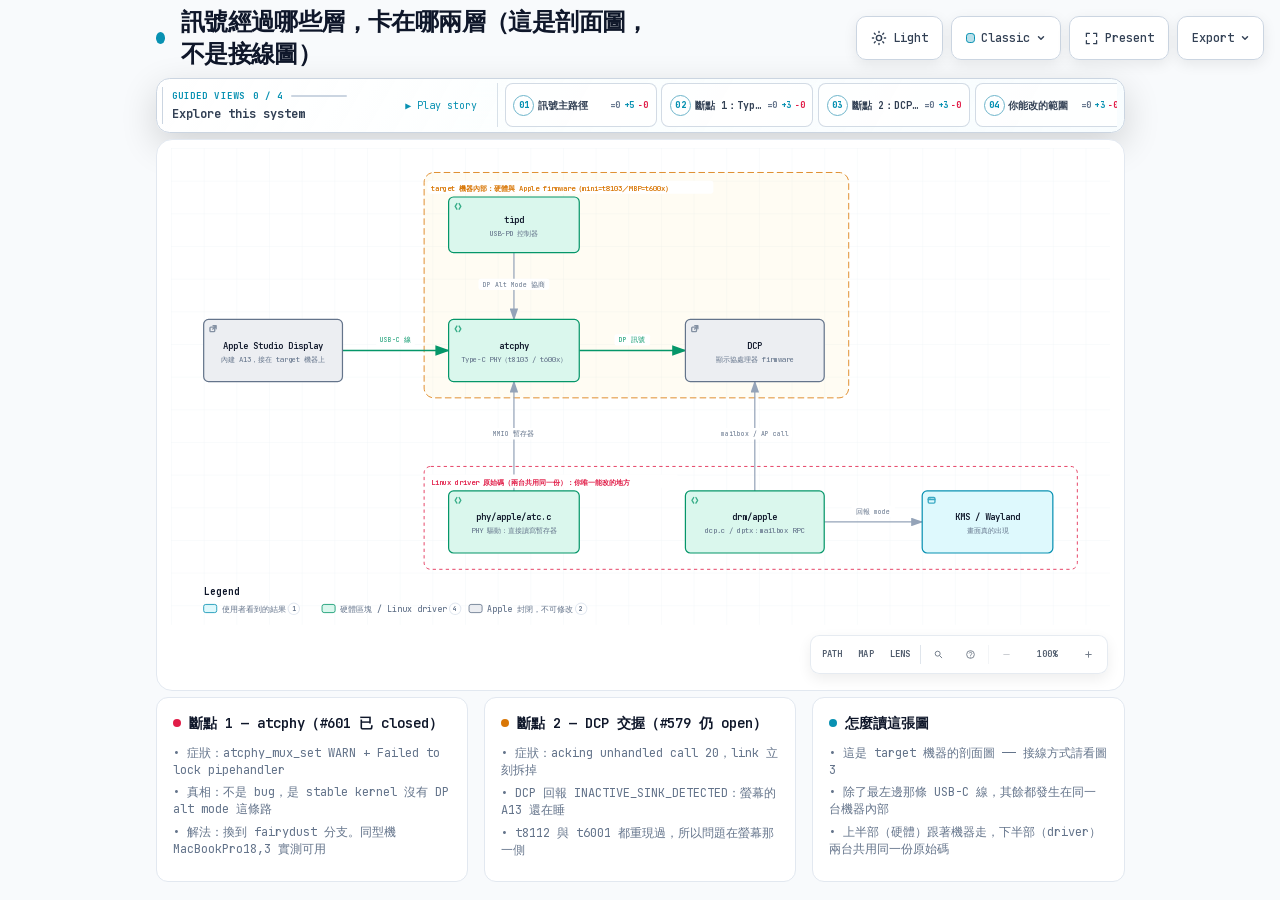
==== commit 6c76cc7b: "依 GitHub 現況改寫：#601 已結案，Bug 1 變成「換 fairydust 就好」 2026-09-23 查證 AsahiLinux/linux 的 issue、PR 與 fairydus" ====
--- a/html/01-stack.html
+++ b/html/01-stack.html
@@ -5085,7 +5085,7 @@
       </div>
     </div>
 
-    <script id="archify-guided-views-data" type="application/json">[{"id":"signal-path","label":"訊號主路徑","focus":["studio","atcphy","dcp","drm_apple","kms"],"note":"從螢幕到畫面送出，訊號實際走過的路。"},{"id":"bug1","label":"Bug 1：Type-C PHY","focus":["tipd","atcphy","atc_c"],"note":"port 切不進 DP 模式，訊號根本沒送出去。"},{"id":"bug2","label":"Bug 2：DCP 交握","focus":["studio","dcp","drm_apple"],"note":"DCP 回報 sink 未啟用，driver 不知道該怎麼回。"},{"id":"editable","label":"你能改的範圍","focus":["atc_c","drm_apple","kms"],"note":"Apple 的 firmware 原樣載入，只有 Linux driver 是你的。"}]</script>
+    <script id="archify-guided-views-data" type="application/json">[{"id":"signal-path","label":"訊號主路徑","focus":["studio","atcphy","dcp","drm_apple","kms"],"note":"從螢幕到畫面送出，訊號實際走過的路。"},{"id":"bug1","label":"斷點 1：Type-C PHY（已解）","focus":["tipd","atcphy","atc_c"],"note":"stable kernel 沒有這條路；fairydust 有，#601 已結案。"},{"id":"bug2","label":"斷點 2：DCP 交握（未解）","focus":["studio","dcp","drm_apple"],"note":"DCP 回報 sink 未啟用，driver 不知道該怎麼回。"},{"id":"editable","label":"你能改的範圍","focus":["atc_c","drm_apple","kms"],"note":"Apple 的 firmware 原樣載入，只有 Linux driver 是你的。"}]</script>
 
     <script id="archify-i18n-data" type="application/json">{"locale":"en","messages":{"viewer.kind.frontend":"Frontend","viewer.kind.backend":"Backend","viewer.kind.database":"Database","viewer.kind.cloud":"Cloud","viewer.kind.security":"Security","viewer.kind.messagebus":"Message bus","viewer.kind.external":"External","viewer.kind.neutral":"Neutral","viewer.kind.node":"Node","viewer.kind.start":"Start","viewer.kind.active":"Active","viewer.kind.waiting":"Waiting","viewer.kind.decision":"Decision","viewer.kind.success":"Success","viewer.kind.failure":"Failure","viewer.toolbar.actions":"Diagram actions","viewer.theme.toggle.title":"Toggle theme (T)","viewer.theme.toggle":"Toggle color theme","viewer.theme.dark":"Dark","viewer.theme.light":"Light","viewer.preset.choose.title":"Choose visual style (S cycles)","viewer.preset.choose":"Choose visual style","viewer.preset.style":"Style","viewer.preset.menu":"Visual style","viewer.preset.identity":"Visual identity","viewer.preset.cycles":"S cycles","viewer.preset.classic":"Classic","viewer.preset.classic.short":"Classic","viewer.preset.classic.hint":"Stable technical default","viewer.preset.flow":"Signal Flow","viewer.preset.flow.short":"Flow","viewer.preset.flow.hint":"Motion-forward presentation","viewer.preset.blueprint":"Blueprint","viewer.preset.blueprint.hint":"Engineering review","viewer.preset.editorial":"Editorial","viewer.preset.editorial.hint":"Publication and launch notes","viewer.preset.badge.signalFlow":"SIGNAL FLOW","viewer.preset.badge.blueprint":"BLUEPRINT / REV 01","viewer.preset.badge.editorial":"EDITORIAL / FIELD NOTE","viewer.preset.badge.editorialPlate":"ARCHIFY / PLATE 04","viewer.preset.current":"Visual style: {style}. Choose visual style","viewer.motion.live":"Live","viewer.motion.still":"Still","viewer.motion.pause":"Pause motion","viewer.motion.resume":"Resume motion","viewer.motion.reduced":"Motion paused by reduced-motion preference","viewer.motion.hidden":"Motion paused while this page is hidden","viewer.motion.yielding":"Pause motion; currently yielding to {owner}","viewer.motion.yielding.title":"Live preview enabled · yielding to {owner}","viewer.owner.story":"the guided story","viewer.owner.chapter":"the active chapter","viewer.owner.chapterPreview":"the chapter delta preview","viewer.owner.handoff":"the chapter handoff","viewer.owner.route":"Route Probe","viewer.owner.lens":"Semantic Lens","viewer.owner.relationship":"Relationship Preview","viewer.owner.intent":"Intent Trace","viewer.owner.focus":"semantic focus","viewer.owner.legend":"legend preview","viewer.owner.reader":"reader interaction","viewer.present.enter":"Enter presentation stage","viewer.present.enter.title":"Presentation stage (F)","viewer.present.exit":"Exit presentation stage","viewer.present.exit.title":"Exit presentation stage (F or Escape)","viewer.present.present":"Present","viewer.present.exit.label":"Exit","viewer.export.button":"Export","viewer.export.button.title":"Export diagram (E)","viewer.export.diagram":"Export diagram","viewer.export.menu":"Export","viewer.export.subtitle":"Portable, clean outputs","viewer.export.share":"Share","viewer.export.shareCard":"Share Card","viewer.export.routeShareCard":"Route Share Card","viewer.export.reachShareCard":"Reach Share Card","viewer.export.copyShareCard":"Copy Share Card","viewer.export.copyDiagram":"Copy diagram","viewer.export.clipboardPng":"PNG to clipboard","viewer.export.raster":"Raster images","viewer.export.image":"Image","viewer.export.lossless":"Lossless image","viewer.export.compact":"Compact image","viewer.export.modern":"Modern image","viewer.export.vectorMotion":"Vector and motion","viewer.export.vectorMotion.heading":"Vector \u0026 motion","viewer.export.editable":"Editable vector","viewer.export.motion6s":"6s motion","viewer.export.unsupported":"Not supported by this browser","viewer.export.clipboardUnsupported":"Clipboard image write not supported by this browser","viewer.export.clipboardUnsupported.period":"Clipboard image write not supported by this browser.","viewer.export.clipboardUnsupported.short":"Clipboard image write not supported in this browser.","viewer.export.motionUnavailable":"Motion capture unavailable in this browser","viewer.export.webmUnavailable":"WebM unavailable in this browser","viewer.export.failed":"Export failed: {message}","viewer.export.unknownVariant":"Unknown Share Card variant: {variant}","viewer.export.routeRequired":"Trace a route before exporting a Route Share Card","viewer.export.reachRequired":"Trace authored reach before exporting a Reach Share Card","viewer.export.unknown":"unknown","viewer.export.routeFailed":"Route Share Card export failed: {message}","viewer.export.reachFailed":"Reach Share Card export failed: {message}","viewer.export.copyFailed":"Copy failed: {message}","viewer.export.copiedPng":"Copied PNG to clipboard","viewer.export.copiedShare":"Copied Share Card","viewer.export.downloadedShare":"Downloaded Share Card","viewer.export.downloadedRoute":"Downloaded Route Share Card","viewer.export.downloadedReach":"Downloaded Reach Share Card","viewer.export.downloadedWebm":"Downloaded WebM","viewer.export.recording":"Recording 6 seconds of motion…","viewer.export.card.routeSummary.one":"Route: {source} → {target} · {count} directed hop","viewer.export.card.routeSummary.other":"Route: {source} → {target} · {count} directed hops","viewer.export.card.reachSummary":"Authored {direction} from {origin} · {nodes} · {links} · max {hops}","viewer.export.card.node.one":"{count} node","viewer.export.card.node.other":"{count} nodes","viewer.export.card.link.one":"{count} link","viewer.export.card.link.other":"{count} links","viewer.export.card.hop.one":"{count} hop","viewer.export.card.hop.other":"{count} hops","viewer.export.card.routeBadge":"ARCHIFY · ROUTE · {hops}","viewer.export.card.reachBadge":"ARCHIFY · {direction} REACH","viewer.export.card.defaultBadge":"ARCHIFY · {preset} · {theme}","viewer.export.direction.upstream":"Upstream","viewer.export.direction.downstream":"Downstream","viewer.export.error.canvasUnavailable":"Canvas unavailable for {label}","viewer.export.error.contextUnavailable":"2D canvas context unavailable for {label}","viewer.export.error.toBlobUnavailable":"canvas.toBlob unavailable for {label}","viewer.export.error.toBlobNull":"canvas.toBlob returned no data for {label}","viewer.export.error.variantsCombined":"Share Card variants cannot be combined","viewer.export.error.viewerState":"Share Card export could not remove temporary viewer state","viewer.export.error.routeState":"Route Card export could not preserve the resolved route safely","viewer.export.error.reachState":"Reach Card export could not preserve authored reach safely","viewer.export.error.webmRequirements":"WebM motion export requires a trace animation and browser MediaRecorder support","viewer.export.error.mediaRecorder":"MediaRecorder failed","viewer.export.error.emptyWebm":"MediaRecorder produced an empty WebM","viewer.export.error.webmBackground":"SVG background could not be loaded for WebM export","viewer.guided.region":"Guided diagram views","viewer.guided.previous":"Previous guided view","viewer.guided.previous.title":"Previous guided view ([)","viewer.guided.next":"Next guided view","viewer.guided.next.title":"Next guided view (])","viewer.guided.views":"Guided views","viewer.guided.explore":"Explore this system","viewer.guided.intro":"Step through curated paths without changing the source diagram.","viewer.guided.trail":"Story trail","viewer.guided.beat":"Beat","viewer.guided.nextBeat":"Next","viewer.guided.play":"Play guided story","viewer.guided.play.title":"Play guided story (P)","viewer.guided.pause":"Pause guided story","viewer.guided.pause.title":"Pause guided story (P)","viewer.guided.replay":"Replay guided story","viewer.guided.replay.title":"Replay guided story (P)","viewer.guided.playStory":"Play story","viewer.guided.pauseStory":"Pause","viewer.guided.replayStory":"Replay story","viewer.guided.motionUnavailable":"Story playback unavailable while motion is Still","viewer.guided.enableMotion":"Switch motion to Live to play the guided story","viewer.guided.selectBeatLink":"Select a Story Beat to copy its exact link","viewer.guided.copyMoment":"Copy moment","viewer.guided.momentCopied":"Moment link copied","viewer.guided.momentCopyFailed":"Could not copy story moment link","viewer.guided.copied":"Copied","viewer.guided.copyFailed":"Copy failed","viewer.guided.showAll":"Show all","viewer.guided.showAll.aria":"Show entire diagram","viewer.guided.chapters":"Story chapters","viewer.guided.storyTrail":"Story trail for {label}: {count} beats","viewer.guided.chapter.open":"Open chapter {index} of {total}: {label}, {count} stops","viewer.guided.chapter.current":"Current chapter {index} of {total}: {label}, {count} stops","viewer.guided.chapter.selectedNodes":"{count} selected nodes","viewer.guided.chapter.stops":"{count} stops","viewer.guided.chapter.stop.one":"{count} stop","viewer.guided.chapter.stop.other":"{count} stops","viewer.guided.chapter.current.title":"{label} — current chapter, {count} stops","viewer.guided.chapter.delta.expanded":"{stay} stay, {enter} enter, {leave} leave","viewer.guided.chapter.delta.aria":"Open chapter {index} of {total}: {label}. Chapter focus delta: {delta}","viewer.guided.chapter.delta.title":"{label} — {delta} chapter focus","viewer.guided.handoff":"{from} → {to} · via {label}","viewer.guided.share.chapter":"Chapter {index} / {total}","viewer.guided.share.initial":"Chapter 01 / 01","viewer.guided.share.default":"Guided chapter","viewer.guided.state.ready":"Ready","viewer.guided.state.playing":"Playing","viewer.guided.state.settled":"Settled","viewer.guided.state.paused":"Paused","viewer.guided.state.pinned":"Pinned","viewer.guided.state.still":"Still","viewer.guided.share.step":"Step {index} / {total} · {label}","viewer.guided.share.staticMoment":"{step} · Static moment","viewer.guided.share.complete":"{count} steps complete · {note}","viewer.guided.share.settled":"Path settled for reading.","viewer.guided.share.staticPath":"{count} steps · Static path","viewer.guided.share.ready":"{count} steps · Ready","viewer.guided.share.aria":"{state} chapter {index} of {total}: {label}. {beat}. {route}","viewer.guided.beat.start":"Beat {index} / {total} · {label} · starting point","viewer.guided.beat.forward":"Beat {index} / {total} · {from} → {to}","viewer.guided.beat.reverse":"Beat {index} / {total} · {from} → {to} · reverse authored link","viewer.guided.beat.multiple":"Beat {index} / {total} · {from} ⇄ {to} · {count} authored links","viewer.guided.beat.group":"Beat {index} / {total} · {from} · {to} · grouped · no direct link","viewer.guided.beat.aria.prefix":"Story beat {index} of {total}: {label}. ","viewer.guided.beat.aria.start":"Starting point.","viewer.guided.beat.aria.forward":"From {from} through one authored forward relationship.","viewer.guided.beat.aria.reverse":"From {from}; the authored relationship points from {to} to {from}.","viewer.guided.beat.aria.multiple":"From {from} through {count} authored relationships; shown without arbitrary motion.","viewer.guided.beat.aria.group":"Grouped from {from} with no direct authored relationship.","viewer.guided.caption.start":"Starting point","viewer.guided.caption.grouped":"Grouped transition · no direct authored link","viewer.guided.caption.more":" +{count} more","viewer.guided.caption.reverse":"Reverse authored relationship","viewer.guided.caption.relationships":"{count} authored relationships","viewer.guided.caption.relationship":"Authored relationship","viewer.guided.caption.direction":"authored direction: {from} → {to}","viewer.guided.caption.starting":"Authored starting point","viewer.guided.beatLink":"Copy link to current story moment: Beat {index} of {total}: {label}","viewer.guided.noStory":"This diagram has no authored guided story.","viewer.guide.eyebrow":"Diagram guide","viewer.guide.close":"Close diagram guide","viewer.guide.inspecting":"Inspecting compiled semantics","viewer.guide.actions":"Diagram exploration actions","viewer.guide.find":"Find any node","viewer.guide.find.hint":"Search labels, responsibilities, kinds, and stable IDs.","viewer.guide.route":"Trace a route","viewer.guide.route.aria":"Trace a directed route","viewer.guide.route.hint":"Ask how two semantic nodes connect in authored direction.","viewer.guide.map":"See the whole system","viewer.guide.map.hint":"Open Semantic Radar with a live viewport and stable nodes.","viewer.guide.lens":"Compare semantic kinds","viewer.guide.lens.hint":"Count roles, reveal their traffic, and compare direct authored links.","viewer.guide.story":"Play the guided story","viewer.guide.story.hint":"Walk the authored chapters and real relationships.","viewer.guide.present":"Enter Presentation Stage","viewer.guide.present.hint":"Give the live diagram the viewport without changing export.","viewer.guide.shortcuts":"Additional keyboard shortcuts","viewer.guide.shortcut.export":"Export","viewer.guide.shortcut.theme":"Theme","viewer.guide.shortcut.style":"Style","viewer.guide.shortcut.reset":"Reset","viewer.guide.shortcut.zoomIn":"Zoom in","viewer.guide.shortcut.zoomOut":"Zoom out","viewer.guide.shortcut.close":"Close","viewer.guide.facts":"{nodes} · {relationships} · {views}","viewer.guide.fact.node.one":"{count} semantic node","viewer.guide.fact.node.other":"{count} semantic nodes","viewer.guide.fact.relationship.one":"{count} relationship","viewer.guide.fact.relationship.other":"{count} relationships","viewer.guide.fact.view.one":"{count} guided view","viewer.guide.fact.view.other":"{count} guided views","viewer.guide.story.available.one":"Walk {count} authored chapter and its real relationships.","viewer.guide.story.available.other":"Walk {count} authored chapters and their real relationships.","viewer.guide.story.unavailable":"No authored guided story in this diagram.","viewer.guide.open":"Open diagram guide","viewer.guide.noStory":"This diagram has no authored guided story.","viewer.finder.title":"Find a node","viewer.finder.close":"Close node finder","viewer.finder.placeholder":"Search labels or IDs","viewer.finder.search":"Search diagram nodes","viewer.finder.results":"Diagram nodes","viewer.finder.empty":"No matching nodes","viewer.finder.result.focus":"Focus {label}","viewer.finder.result.routeStart":"Choose {label} as route start","viewer.finder.result.routeTarget":"Choose {label} as route destination, {links}","viewer.finder.status.empty":"No matching nodes","viewer.finder.status.count.one":"{count} matching node","viewer.finder.status.count.other":"{count} matching nodes","viewer.finder.noun.nodes":"nodes","viewer.finder.link.one":"{count} link","viewer.finder.link.other":"{count} links","viewer.finder.result.focus.one":"Focus {label}, {count} related connection","viewer.finder.result.focus.other":"Focus {label}, {count} related connections","viewer.finder.status.filtered":"{visible} of {available} {noun}","viewer.finder.status.all":"{available} {noun}","viewer.passport.eyebrow":"Semantic passport","viewer.passport.metadata":"Node metadata","viewer.passport.evidence":"Verified source evidence","viewer.passport.verified":"Verified source","viewer.passport.verificationScope":"Verified against local Git at the pinned revision. Remote access has not been checked.","viewer.passport.reach":"Authored reach","viewer.passport.reach.trace":"Trace authored reachability","viewer.passport.upstream":"Upstream","viewer.passport.downstream":"Downstream","viewer.passport.upstream.trace":"Trace upstream authored reachability","viewer.passport.downstream.trace":"Trace downstream authored reachability","viewer.passport.close":"Close semantic passport","viewer.passport.copy":"Copy link","viewer.passport.copy.focus":"Copy link to focused node","viewer.passport.relations":"Relations","viewer.passport.relations.show":"Show connected relationships","viewer.passport.relations.hide":"Hide connected relationships","viewer.passport.relations.list":"Connected relationships","viewer.passport.copyRelation":"Copy relation","viewer.passport.copyNode":"Copy node","viewer.passport.copyPinned":"Copy link to pinned relationship","viewer.passport.copySource":"Copy link to source node","viewer.passport.copy.focused.success":"Focused node link copied","viewer.passport.copy.pinned.success":"Pinned relationship link copied","viewer.passport.copy.focused.failed":"Could not copy focused node link","viewer.passport.copy.pinned.failed":"Could not copy pinned relationship link","viewer.passport.relationship.none":"No connected relationships","viewer.passport.relationship.count.one":"{count} relation","viewer.passport.relationship.count.other":"{count} relations","viewer.passport.relationship.show.one":"Show {count} connected relationship","viewer.passport.relationship.show.other":"Show {count} connected relationships","viewer.passport.relationship.summary":"{out} outgoing · {in} incoming{loops}","viewer.passport.relationship.loops":" · {count} loop","viewer.passport.relationship.explorer":"Direct relationship explorer","viewer.passport.relationship.help":"Use arrow keys to explore relationships. Press Enter or Space to pin details; Escape clears.","viewer.passport.relationship.loopsBack":"loops back","viewer.passport.relationship.connectsTo":"connects to","viewer.passport.relationship.connectsFrom":"connects from","viewer.passport.relationship.pinned":"Pinned relationship · {from} → {to} · {label}","viewer.passport.relationship.inspect":"Inspect relationship {index} of {total}: {from} to {to}, {label}. Press Enter for details.","viewer.passport.relationship.group.out":"Outgoing","viewer.passport.relationship.group.in":"Incoming","viewer.passport.relationship.group.loop":"Self loops","viewer.passport.relationship.row":"{group}: {relationship}, {neighbor}","viewer.passport.relationship.direction.out":"OUT →","viewer.passport.relationship.direction.in":"← IN","viewer.passport.relationship.direction.loop":"LOOP","viewer.passport.sourceCount.one":"{count} verified source reference","viewer.passport.sourceCount.other":"{count} verified source references","viewer.passport.sourceMarker":"SRC","viewer.passport.beacon.one":"{count} verified source; focus this node to inspect","viewer.passport.beacon.other":"{count} verified sources; focus this node to inspect","viewer.passport.repository.open":"Open verified repository revision {revision}","viewer.passport.source.open":"Open verified source {path} at revision {revision}","viewer.passport.source.openLink":"Open ↗","viewer.passport.reach.upstream.one":"Trace {count} upstream authored node","viewer.passport.reach.upstream.other":"Trace {count} upstream authored nodes","viewer.passport.reach.downstream.one":"Trace {count} downstream authored node","viewer.passport.reach.downstream.other":"Trace {count} downstream authored nodes","viewer.passport.reach.noUpstream":"No upstream authored nodes","viewer.passport.reach.noDownstream":"No downstream authored nodes","viewer.passport.reach.status":"{direction} · {nodes} nodes · {links} links · max {hops} hops","viewer.route.eyebrow":"Route probe","viewer.route.start":"Choose a start node","viewer.route.start.find":"Find start","viewer.route.start.find.aria":"Find a route start","viewer.route.copy":"Copy link","viewer.route.copy.aria":"Copy link to traced route","viewer.route.clear":"Clear","viewer.route.clear.aria":"Clear route probe","viewer.route.traced":"Traced route","viewer.route.pickTwo":"Pick two semantic nodes on the diagram","viewer.route.pickOne":"Pick a semantic node on the diagram","viewer.route.controls":"Route journey controls","viewer.route.previous":"Previous route position","viewer.route.play":"Play route journey","viewer.route.pause":"Pause route journey","viewer.route.replay":"Replay route journey","viewer.route.next":"Next route position","viewer.route.journey":"Journey","viewer.route.pause.label":"Pause","viewer.route.replay.label":"Replay","viewer.route.overview":"Overview","viewer.route.overview.aria":"Show complete route overview","viewer.route.instructions":"Choose the source, then the destination. Direction matters.","viewer.route.destination":"Choose a destination from {label}","viewer.route.destination.find":"Find target","viewer.route.destination.find.aria":"Find a reachable route destination","viewer.route.differentDestination":"Choose a different destination","viewer.route.distinct":"A route needs two distinct semantic nodes.","viewer.route.unreachable":"No directed route to {label}","viewer.route.unreachable.detail":"{target} is not reachable from {source}. Pick a highlighted destination.","viewer.route.start.instructions":"Select the source. The next step will reveal only directed destinations.","viewer.route.copy.success":"Traced route link copied","viewer.route.copy.failed":"Could not copy traced route link","viewer.route.position":"Route position {index} of {total}: {label}","viewer.route.step":"Step {index} of {total} · {phase} · {label}","viewer.route.motionRequired":"Automatic journey requires Live motion","viewer.route.trigger.clear":"Clear traced route","viewer.route.overview.status":"{nodes} · {hops} · shortest authored route","viewer.route.overview.node.one":"{count} node","viewer.route.overview.node.other":"{count} nodes","viewer.route.overview.hop.one":"{count} directed hop","viewer.route.overview.hop.other":"{count} directed hops","viewer.route.phase.playing":"Playing","viewer.route.phase.complete":"Complete","viewer.route.phase.inspecting":"Inspecting","viewer.route.destination.count.one":"{count} directed destination available. Pick a highlighted node.","viewer.route.destination.count.other":"{count} directed destinations available. Pick a highlighted node.","viewer.route.noOutgoing":"No outgoing route starts here. Clear and choose another source.","viewer.route.result.title":"{source} to {target}","viewer.route.finder.source.title":"Choose route start","viewer.route.finder.source.placeholder":"Search route sources","viewer.route.finder.source.empty":"No matching route sources","viewer.route.finder.source.results":"Nodes that can start a route","viewer.route.finder.source.noun":"route sources","viewer.route.finder.source.badge":"start","viewer.route.finder.target.title":"Destination from {label}","viewer.route.finder.target.placeholder":"Search reachable destinations","viewer.route.finder.target.empty":"No matching reachable destinations","viewer.route.finder.target.results":"Reachable route destinations","viewer.route.finder.target.noun":"reachable destinations","viewer.route.hop.one":"{count} hop","viewer.route.hop.other":"{count} hops","viewer.lens.eyebrow":"Semantic lens","viewer.lens.title":"Compare system roles","viewer.lens.close":"Close semantic lens","viewer.lens.instruction":"Choose up to two semantic kinds. One reveals its real traffic; two compare only direct authored relationships.","viewer.lens.kinds":"Semantic kinds","viewer.lens.choose":"Choose a kind to inspect its nodes and touching relationships.","viewer.lens.copy":"Copy link to semantic lens","viewer.lens.clear":"Clear semantic lens","viewer.lens.open":"Open semantic lens","viewer.lens.openActive":"Open active semantic lens","viewer.lens.legend":"Semantic legend","viewer.lens.legend.inspect.one":"Inspect {label}, {count} node","viewer.lens.legend.inspect.other":"Inspect {label}, {count} nodes","viewer.lens.kind.count.one":"{label}, {count} node","viewer.lens.kind.count.other":"{label}, {count} nodes","viewer.lens.compare.one":"{first} → {second}: {forward} · {second} → {first}: {reverse} · {count} direct relationship","viewer.lens.compare.other":"{first} → {second}: {forward} · {second} → {first}: {reverse} · {count} direct relationships","viewer.lens.single":"{nodes} · {relationships} · connected peers remain visible","viewer.lens.node.one":"{count} {label} node","viewer.lens.node.other":"{count} {label} nodes","viewer.lens.relationship.one":"{count} touching relationship","viewer.lens.relationship.other":"{count} touching relationships","viewer.radar.title":"Semantic radar","viewer.radar.building":"Building overview","viewer.radar.openFull":"Open full semantic radar","viewer.radar.open":"Open radar","viewer.radar.close":"Close semantic radar","viewer.radar.surface":"Diagram overview. Click a node to focus it, or use arrow keys to pan.","viewer.radar.click":"Click node","viewer.radar.drag":"Drag to pan","viewer.radar.space":"Semantic radar needs more MAP space.","viewer.radar.nodes":"Semantic diagram radar nodes","viewer.radar.focus":"Focus {label} from Semantic Radar","viewer.radar.status":"{count} nodes · {viewport}","viewer.radar.fullMap":"{count} nodes · full map","viewer.radar.compacted":"Radar compacted to avoid covering the Semantic Passport or MAP controls.","viewer.radar.cancelWaiting":"Cancel semantic radar waiting for more MAP space","viewer.radar.needsSpace":"Semantic radar needs more visible MAP space","viewer.radar.viewport.full":"full map","viewer.radar.viewport.width":"{percent}% width","viewer.radar.viewport.scale":"{percent}% viewport","viewer.nav.controls":"Diagram view controls","viewer.nav.route":"Trace a directed route","viewer.nav.route.title":"Trace route (R)","viewer.nav.route.short":"PATH","viewer.nav.radar":"Open semantic radar","viewer.nav.radar.title":"Semantic radar (M)","viewer.nav.radar.short":"MAP","viewer.nav.lens":"Open semantic lens","viewer.nav.lens.title":"Semantic lens (L)","viewer.nav.lens.short":"LENS","viewer.nav.find":"Find a node","viewer.nav.find.title":"Find a node (/)","viewer.nav.guide":"Open diagram guide","viewer.nav.guide.title":"Diagram guide (?)","viewer.nav.zoomOut":"Zoom out","viewer.nav.zoomOut.title":"Zoom out (-)","viewer.nav.reset":"Reset diagram view","viewer.nav.reset.title":"Reset view (0)","viewer.nav.read":"READ","viewer.nav.zoomIn":"Zoom in","viewer.nav.zoomIn.title":"Zoom in (+)","viewer.nav.camera":"{hint}. Reset diagram view","viewer.nav.camera.title":"{semantic}{hint} · reset view (0)","viewer.nav.camera.semantic":"Semantic camera active · ","viewer.nav.level.map":"MAP","viewer.nav.level.read":"READ","viewer.nav.level.full":"FULL","viewer.nav.level.auto":"AUTO","viewer.nav.detail.map":"Zoom in to reveal relationship labels and node context","viewer.nav.detail.read":"Zoom in again to reveal tags and annotations","viewer.nav.detail.full":"Full diagram detail","viewer.intent.summary":"{label}. {out} outgoing, {in} incoming{loops}. {total} connections. Press Enter for details.","viewer.intent.loops":", {count} self loop","viewer.common.copied":"Copied","viewer.common.copyFailed":"Copy failed","viewer.common.copyLink":"Copy link","viewer.common.clear":"Clear","viewer.common.close":"Close"}}</script>
     <div class="guided-views no-print" id="guided-views" hidden aria-label="Guided diagram views">
@@ -5193,8 +5193,8 @@
         <text data-detail="context" x="420" y="108" class="t-muted" font-size="9" text-anchor="middle">USB-PD 控制器</text>
         </g>
 
-        <g id="node-atcphy" data-node-id="atcphy" data-node-label="atcphy" tabindex="0" role="button" aria-label="Focus atcphy, Type-C PHY（t8103 / t600x）, target 機器內部：硬體與 Apple firmware（mini=t8103／MBP=t600x）" aria-pressed="false" data-node-kind="backend" data-node-sublabel="Type-C PHY（t8103 / t600x）" data-node-tag="Bug 1：只有 t600x 有" data-node-context="target 機器內部：硬體與 Apple firmware（mini=t8103／MBP=t600x）">
-          <title>atcphy · Type-C PHY（t8103 / t600x） · target 機器內部：硬體與 Apple firmware（mini=t8103／MBP=t600x） · Bug 1：只有 t600x 有</title>
+        <g id="node-atcphy" data-node-id="atcphy" data-node-label="atcphy" tabindex="0" role="button" aria-label="Focus atcphy, Type-C PHY（t8103 / t600x）, target 機器內部：硬體與 Apple firmware（mini=t8103／MBP=t600x）" aria-pressed="false" data-node-kind="backend" data-node-sublabel="Type-C PHY（t8103 / t600x）" data-node-tag="斷點 1：fairydust 已修好" data-node-context="target 機器內部：硬體與 Apple firmware（mini=t8103／MBP=t600x）">
+          <title>atcphy · Type-C PHY（t8103 / t600x） · target 機器內部：硬體與 Apple firmware（mini=t8103／MBP=t600x） · 斷點 1：fairydust 已修好</title>
           <rect x="340" y="210" width="160" height="76" rx="6" class="c-mask"/>
           <rect x="340" y="210" width="160" height="76" rx="6" class="c-backend" stroke-width="1.5"/>
           <g aria-hidden="true" data-semantic-sigil="backend" class="semantic-sigil s-backend" transform="translate(346 216) scale(0.6875)">
@@ -5202,11 +5202,11 @@
           </g>
           <text data-node-label="" data-detail-anchor="" x="420" y="246" class="t-primary" font-size="11" font-weight="600" text-anchor="middle">atcphy</text>
         <text data-detail="context" x="420" y="262" class="t-muted" font-size="9" text-anchor="middle">Type-C PHY（t8103 / t600x）</text>
-        <text data-detail="fine" x="420" y="278" class="t-backend" font-size="7" text-anchor="middle">Bug 1：只有 t600x 有</text>
+        <text data-detail="fine" x="420" y="278" class="t-backend" font-size="7" text-anchor="middle">斷點 1：fairydust 已修好</text>
         </g>
 
-        <g id="node-dcp" data-node-id="dcp" data-node-label="DCP" tabindex="0" role="button" aria-label="Focus DCP, 顯示協處理器 firmware, target 機器內部：硬體與 Apple firmware（mini=t8103／MBP=t600x）" aria-pressed="false" data-node-kind="external" data-node-sublabel="顯示協處理器 firmware" data-node-tag="Bug 2：兩台都有" data-node-context="target 機器內部：硬體與 Apple firmware（mini=t8103／MBP=t600x）">
-          <title>DCP · 顯示協處理器 firmware · target 機器內部：硬體與 Apple firmware（mini=t8103／MBP=t600x） · Bug 2：兩台都有</title>
+        <g id="node-dcp" data-node-id="dcp" data-node-label="DCP" tabindex="0" role="button" aria-label="Focus DCP, 顯示協處理器 firmware, target 機器內部：硬體與 Apple firmware（mini=t8103／MBP=t600x）" aria-pressed="false" data-node-kind="external" data-node-sublabel="顯示協處理器 firmware" data-node-tag="斷點 2：所有 SoC 都中" data-node-context="target 機器內部：硬體與 Apple firmware（mini=t8103／MBP=t600x）">
+          <title>DCP · 顯示協處理器 firmware · target 機器內部：硬體與 Apple firmware（mini=t8103／MBP=t600x） · 斷點 2：所有 SoC 都中</title>
           <rect x="630" y="210" width="170" height="76" rx="6" class="c-mask"/>
           <rect x="630" y="210" width="170" height="76" rx="6" class="c-external" stroke-width="1.5"/>
           <g aria-hidden="true" data-semantic-sigil="external" class="semantic-sigil s-external" transform="translate(636 216) scale(0.6875)">
@@ -5215,7 +5215,7 @@
           </g>
           <text data-node-label="" data-detail-anchor="" x="715" y="246" class="t-primary" font-size="11" font-weight="600" text-anchor="middle">DCP</text>
         <text data-detail="context" x="715" y="262" class="t-muted" font-size="9" text-anchor="middle">顯示協處理器 firmware</text>
-        <text data-detail="fine" x="715" y="278" class="t-external" font-size="7" text-anchor="middle">Bug 2：兩台都有</text>
+        <text data-detail="fine" x="715" y="278" class="t-external" font-size="7" text-anchor="middle">斷點 2：所有 SoC 都中</text>
         </g>
 
         <g id="node-atc_c" data-node-id="atc_c" data-node-label="phy/apple/atc.c" tabindex="0" role="button" aria-label="Focus phy/apple/atc.c, PHY 驅動：直接讀寫暫存器, Linux driver 原始碼（兩台共用同一份）：你唯一能改的地方" aria-pressed="false" data-node-kind="backend" data-node-sublabel="PHY 驅動：直接讀寫暫存器" data-node-context="Linux driver 原始碼（兩台共用同一份）：你唯一能改的地方">
@@ -5496,24 +5496,24 @@
       <div class="card">
         <div class="card-header">
           <div class="card-dot rose"></div>
-          <h3>Bug 1 — atcphy（issue #601）</h3>
+          <h3>斷點 1 — atcphy（#601 已 closed）</h3>
         </div>
         <ul>
           <li>&bull; 症狀：atcphy_mux_set WARN + Failed to lock pipehandler</li>
-          <li>&bull; port 切到 DP 模式時 firmware 不回應，退回 USB2</li>
-          <li>&bull; 已有程式碼：PR #622 / #503 / #476，但都沒 merge</li>
+          <li>&bull; 真相：不是 bug，是 stable kernel 沒有 DP alt mode 這條路</li>
+          <li>&bull; 解法：換到 fairydust 分支。同型機 MacBookPro18,3 實測可用</li>
         </ul>
       </div>
 
       <div class="card">
         <div class="card-header">
           <div class="card-dot amber"></div>
-          <h3>Bug 2 — DCP 交握（issue #579）</h3>
+          <h3>斷點 2 — DCP 交握（#579 仍 open）</h3>
         </div>
         <ul>
           <li>&bull; 症狀：acking unhandled call 20，link 立刻拆掉</li>
           <li>&bull; DCP 回報 INACTIVE_SINK_DETECTED：螢幕的 A13 還在睡</li>
-          <li>&bull; 沒有內建處理器的螢幕不會觸發這條路徑</li>
+          <li>&bull; t8112 與 t6001 都重現過，所以問題在螢幕那一側</li>
         </ul>
       </div>
 
@@ -6330,8 +6330,11 @@
         clone.insertBefore(style, clone.firstChild);
         clone.insertBefore(bgRect, style.nextSibling);
 
+        // The XML declaration pins UTF-8: without it, consumers that guess an
+        // encoding instead of defaulting to UTF-8 mangle non-ASCII text.
         return {
-          svgString: new XMLSerializer().serializeToString(clone),
+          svgString: '<?xml version="1.0" encoding="UTF-8"?>\n' +
+            new XMLSerializer().serializeToString(clone),
           width: vb.width * scale,
           height: vb.height * scale,
           canonicalStateClean: canonicalStateClean,
@@ -7981,8 +7984,8 @@
       }
       function relationshipHitRecords() {
         var recordsByKey = {};
-        var recordsById = {};
-        var byId = {};
+        var recordsById = Object.create(null);
+        var byId = Object.create(null);
         nodes().forEach(function (node) { byId[node.getAttribute('data-node-id')] = node; });
         var records = [];
         edges().forEach(function (edge) {
@@ -8732,7 +8735,7 @@
           Archify.routeProbe.clear({ updateUrl: false, restoreFocus: false });
         }
         var nodeList = nodes();
-        var byId = {};
+        var byId = Object.create(null);
         nodeList.forEach(function (node) { byId[node.getAttribute('data-node-id')] = node; });
         var normalized = [];
         (ids || []).forEach(function (id) {
@@ -8746,8 +8749,8 @@
 
         clear({ updateUrl: false, preserveView: true });
         activeIds = normalized;
-        var selected = {};
-        var related = {};
+        var selected = Object.create(null);
+        var related = Object.create(null);
         var seenEdges = {};
         var matchedEdges = 0;
         normalized.forEach(function (id) { selected[id] = true; related[id] = true; });
@@ -9098,7 +9101,7 @@
         clear({ announce: false });
         var nodeList = nodes();
         var edgeList = edges();
-        var byId = {};
+        var byId = Object.create(null);
         nodeList.forEach(function (node) { byId[node.getAttribute('data-node-id')] = node; });
         var selected = byId[id];
         if (!selected) return false;
@@ -9107,7 +9110,7 @@
         overlay.setAttribute('class', 'intent-trace-overlay');
         overlay.setAttribute('data-intent-trace-overlay', '');
         overlay.setAttribute('aria-hidden', 'true');
-        var related = {};
+        var related = Object.create(null);
         var seen = {};
         var counts = { out: 0, in: 0, loop: 0 };
         related[id] = true;
@@ -9278,12 +9281,12 @@
 
       try { views = JSON.parse(data.textContent || '[]'); } catch (_) { views = []; }
       if (!views.length) return { count: 0, active: function () { return null; } };
-      var canonicalNodeIds = {};
+      var canonicalNodeIds = Object.create(null);
       Array.prototype.forEach.call(svg.querySelectorAll('[data-node-id]'), function (node) {
         canonicalNodeIds[node.getAttribute('data-node-id')] = true;
       });
       views.forEach(function (view) {
-        var seen = {};
+        var seen = Object.create(null);
         view.focus = (view.focus || []).filter(function (id) {
           if (!canonicalNodeIds[id] || seen[id]) return false;
           seen[id] = true;
@@ -9312,8 +9315,8 @@
       function chapterDelta(previous, destination) {
         var previousFocus = previous ? previous.focus : [];
         var destinationFocus = destination ? destination.focus : [];
-        var previousIds = {};
-        var destinationIds = {};
+        var previousIds = Object.create(null);
+        var destinationIds = Object.create(null);
         previousFocus.forEach(function (id) { previousIds[id] = true; });
         destinationFocus.forEach(function (id) { destinationIds[id] = true; });
         return {
@@ -9325,7 +9328,7 @@
 
       function chapterAnchor(previous, destination, outgoingBeatIndex, delta) {
         if (!previous || !destination) return '';
-        var stayIds = {};
+        var stayIds = Object.create(null);
         delta.stay.forEach(function (id) { stayIds[id] = true; });
         var activeBeat = outgoingBeatIndex >= 0 ? previous.focus[outgoingBeatIndex] : '';
         if (activeBeat && stayIds[activeBeat]) return activeBeat;
@@ -9343,7 +9346,7 @@
       }
 
       function classifyHandoff(delta, anchor) {
-        var roles = {};
+        var roles = Object.create(null);
         delta.stay.forEach(function (id) { roles[id] = 'stay'; });
         delta.enter.forEach(function (id) { roles[id] = 'enter'; });
         delta.leave.forEach(function (id) { roles[id] = 'leave'; });
@@ -9660,7 +9663,7 @@
         if (activePreviewIndex === index && svg.getAttribute('data-chapter-preview') === views[index].id) return true;
         clearChapterPreviewPresentation();
         var delta = chapterDelta(activeIndex >= 0 ? views[activeIndex] : null, views[index]);
-        var roles = {};
+        var roles = Object.create(null);
         delta.stay.forEach(function (id) { roles[id] = 'stay'; });
         delta.enter.forEach(function (id) { roles[id] = 'enter'; });
         delta.leave.forEach(function (id) { roles[id] = 'leave'; });
@@ -10314,7 +10317,7 @@
 
         var nodeList = Array.prototype.slice.call(svg.querySelectorAll('[data-node-id]'));
         var edgeList = Array.prototype.slice.call(svg.querySelectorAll('[data-edge-from][data-edge-to]'));
-        var byId = {};
+        var byId = Object.create(null);
         nodeList.forEach(function (node) { byId[node.getAttribute('data-node-id')] = node; });
         storySteps = view.focus.map(function (_, index) { return storyStep(view, index, edgeList, byId); });
         var labels = [];
@@ -11765,8 +11768,8 @@
         return true;
       }
       function semanticIds(ids, includeNeighbors) {
-        var seeds = {};
-        var wanted = {};
+        var seeds = Object.create(null);
+        var wanted = Object.create(null);
         (ids || []).forEach(function (id) { seeds[id] = true; wanted[id] = true; });
         if (includeNeighbors) {
           Array.prototype.forEach.call(svg.querySelectorAll('[data-edge-from][data-edge-to]'), function (edge) {
@@ -13234,7 +13237,7 @@
       }
       function outgoingByNode() {
         var byId = nodesById();
-        var outgoing = {};
+        var outgoing = Object.create(null);
         edges().forEach(function (edge) {
           var from = edge.getAttribute('data-edge-from');
           var to = edge.getAttribute('data-edge-to');
@@ -13246,7 +13249,7 @@
       }
       function reachableFrom(source) {
         var outgoing = outgoingByNode();
-        var reached = {};
+        var reached = Object.create(null);
         var queue = [source];
         reached[source] = true;
         for (var cursor = 0; cursor < queue.length; cursor += 1) {
@@ -13261,7 +13264,7 @@
       }
       function hopDistancesFrom(source) {
         var outgoing = outgoingByNode();
-        var distances = {};
+        var distances = Object.create(null);
         var queue = [source];
         distances[source] = 0;
         for (var cursor = 0; cursor < queue.length; cursor += 1) {
@@ -13277,7 +13280,7 @@
       function shortestDirectedPath(source, target) {
         if (source === target) return null;
         var outgoing = outgoingByNode();
-        var previous = {};
+        var previous = Object.create(null);
         var queue = [source];
         previous[source] = null;
         for (var cursor = 0; cursor < queue.length && !Object.prototype.hasOwnProperty.call(previous, target); cursor += 1) {
@@ -13807,7 +13810,7 @@
           var sourceIds = nodes().map(function (node) { return node.getAttribute('data-node-id'); }).filter(function (id) {
             return outgoing[id] && outgoing[id].length;
           });
-          var sourceBadges = {};
+          var sourceBadges = Object.create(null);
           sourceIds.forEach(function (id) { sourceBadges[id] = viewerText('viewer.route.finder.source.badge'); });
           return {
             kind: 'route-source',
@@ -13823,7 +13826,7 @@
         if (mode === 'target' && startId && byId[startId]) {
           var distances = hopDistancesFrom(startId);
           var targetIds = Object.keys(distances).filter(function (id) { return id !== startId && byId[id]; });
-          var targetBadges = {};
+          var targetBadges = Object.create(null);
           targetIds.forEach(function (id) {
             targetBadges[id] = viewerCount('viewer.route.hop', distances[id]);
           });
@@ -14032,7 +14035,7 @@
       var MAX_LENS_FLOW_EDGES = 24;
 
       function nodesById() {
-        var byId = {};
+        var byId = Object.create(null);
         Array.prototype.forEach.call(svg.querySelectorAll('[data-node-id][data-node-kind]'), function (node) {
           var id = node.getAttribute('data-node-id');
           if (id && !byId[id]) byId[id] = node;
@@ -14199,7 +14202,7 @@
           return (byId[id].getAttribute('data-node-kind') || 'neutral') === kind;
         });
         if (!matches.length) return false;
-        var chosen = {};
+        var chosen = Object.create(null);
         matches.forEach(function (id) {
           chosen[id] = true;
           byId[id].setAttribute('data-legend-preview-match', '');
@@ -14375,7 +14378,7 @@
         options = options || {};
         cleanSvgState();
         var byId = nodesById();
-        var nodeKind = {};
+        var nodeKind = Object.create(null);
         Object.keys(byId).forEach(function (id) { nodeKind[id] = byId[id].getAttribute('data-node-kind') || 'neutral'; });
         if (!selectedKinds.length) {
           status.textContent = viewerText('viewer.lens.choose');
